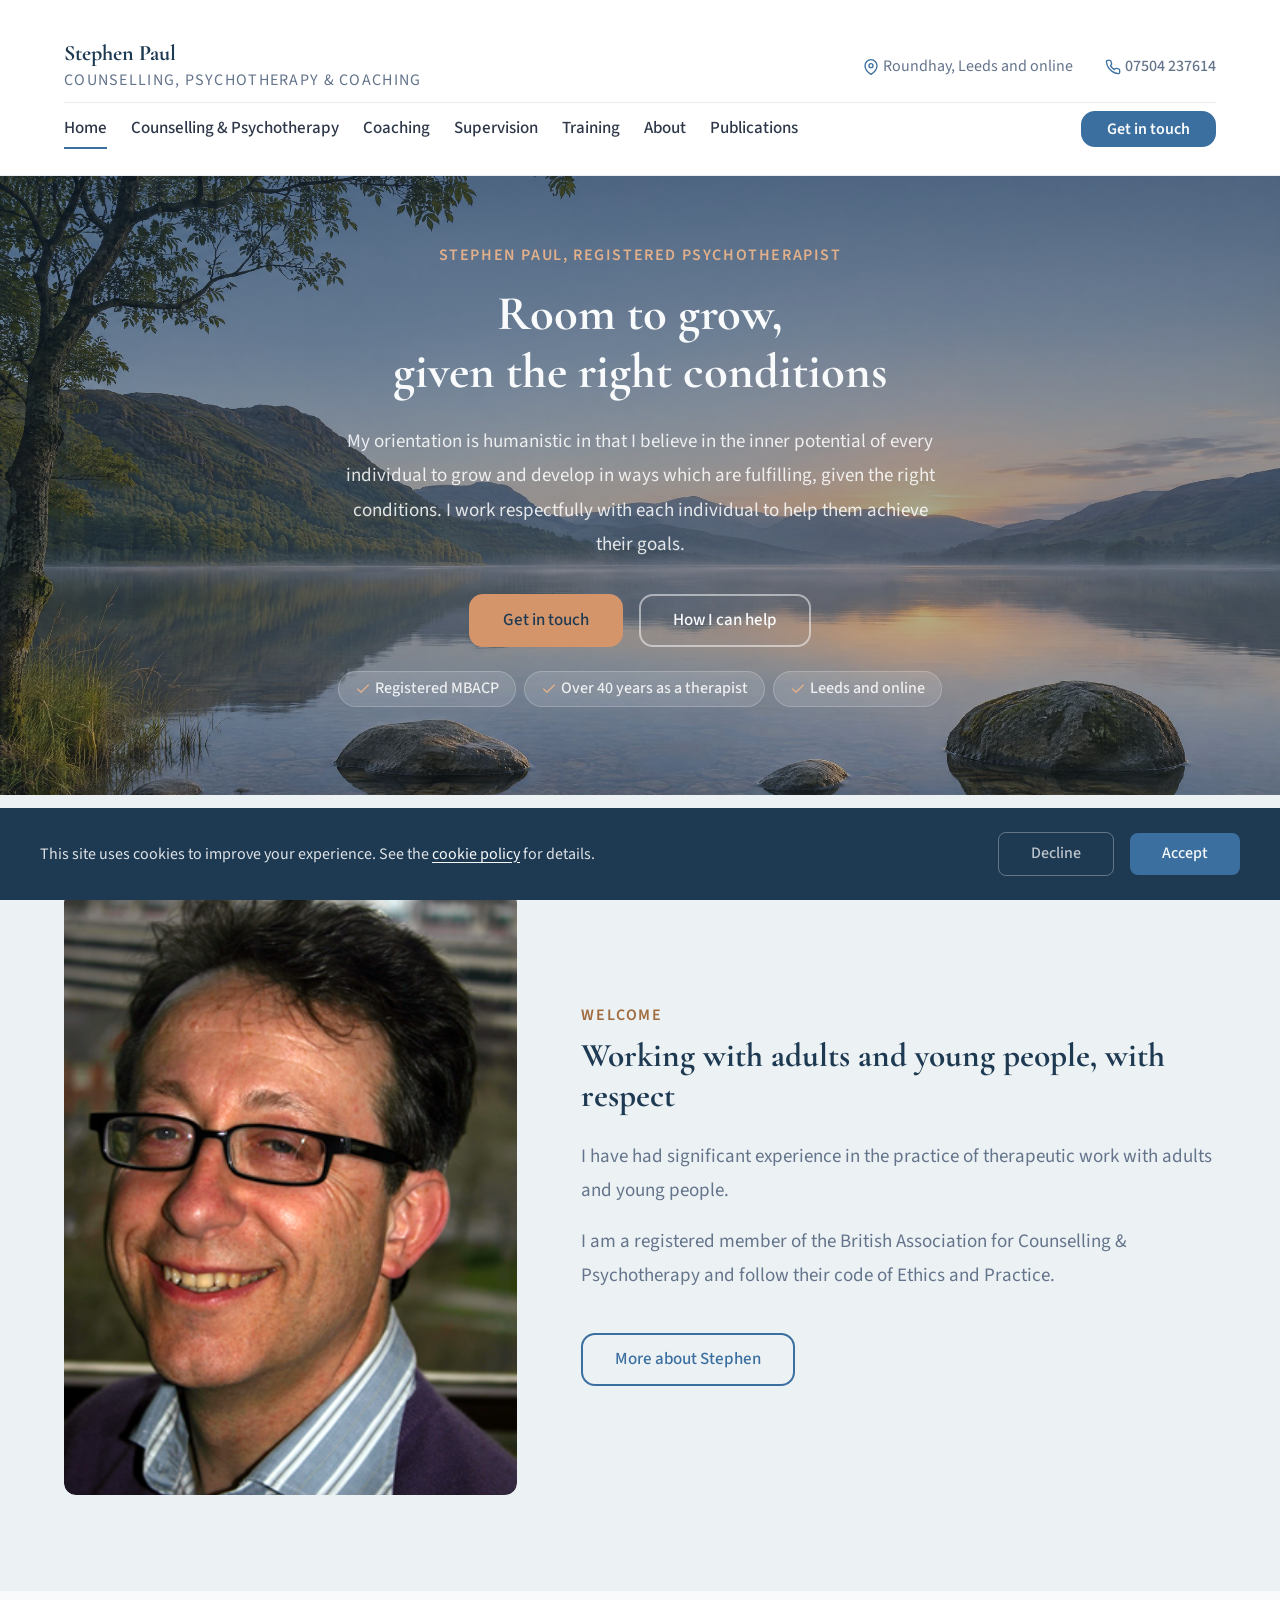
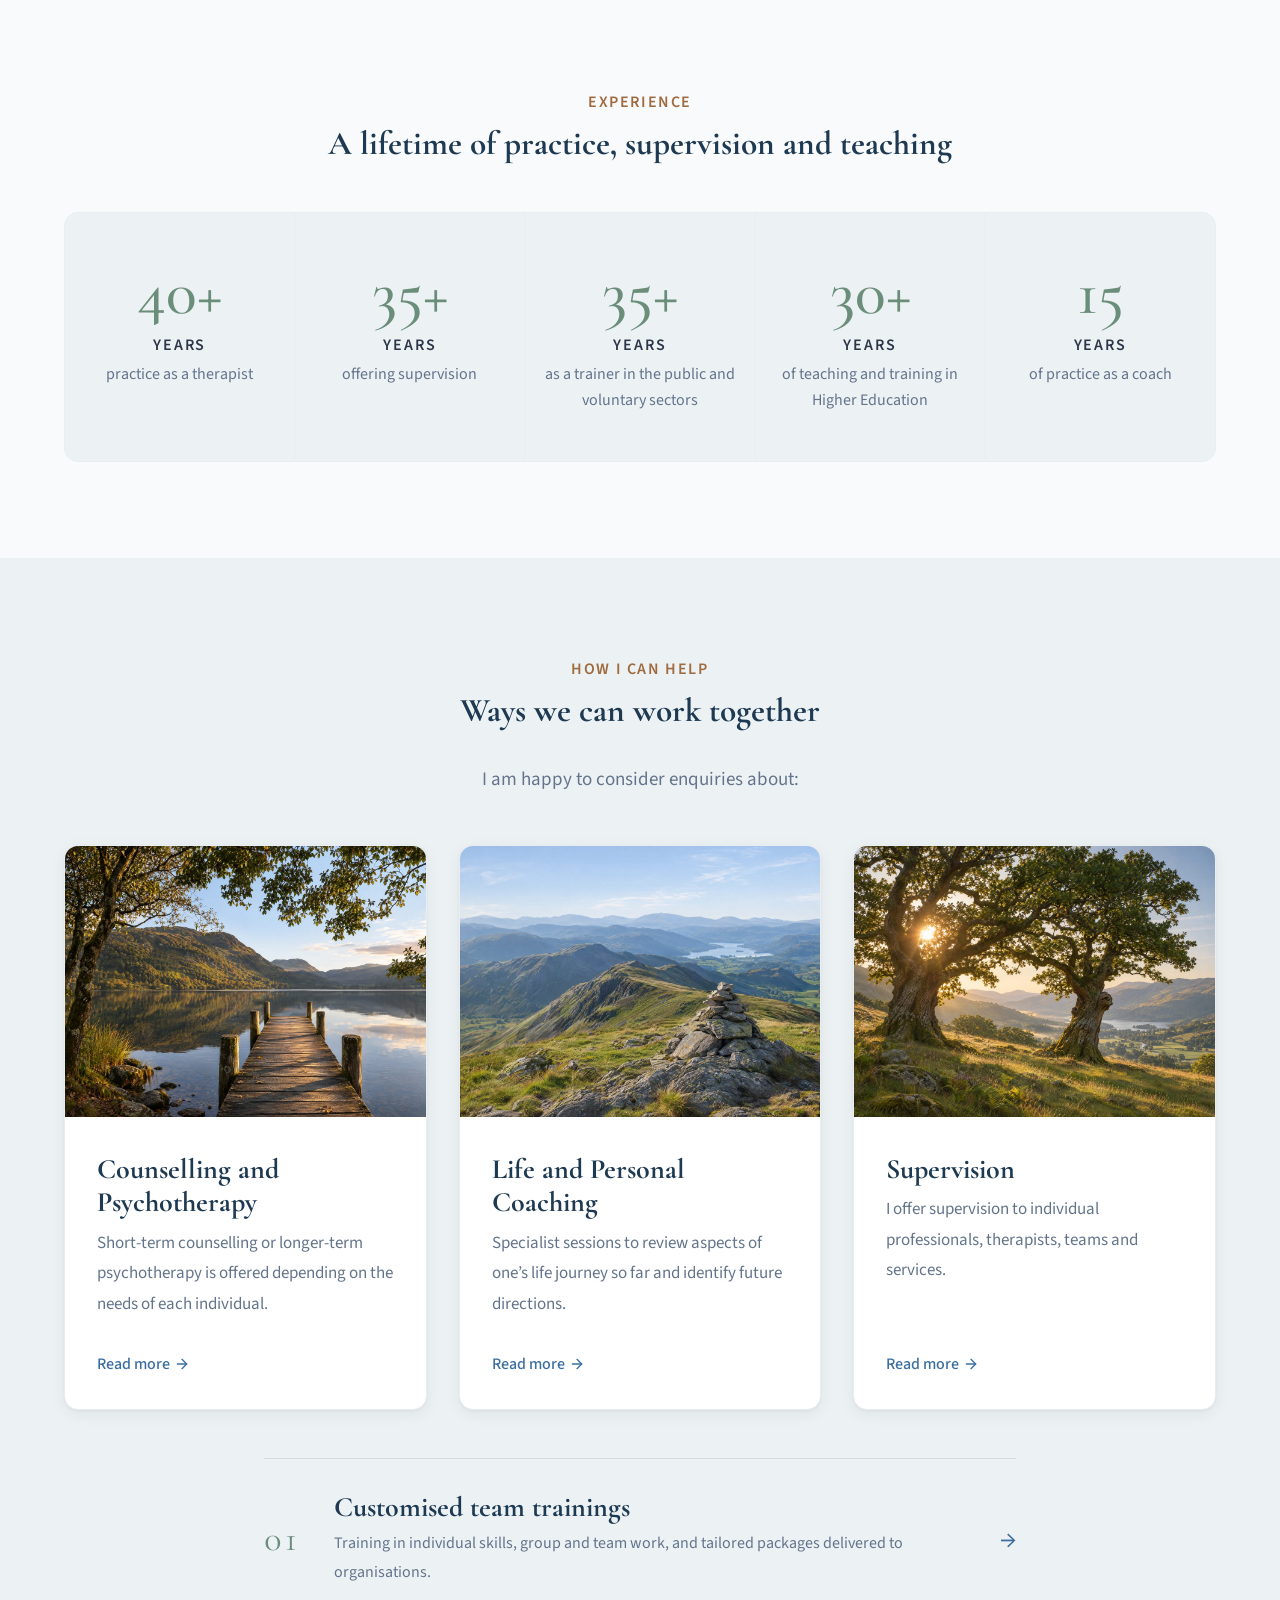
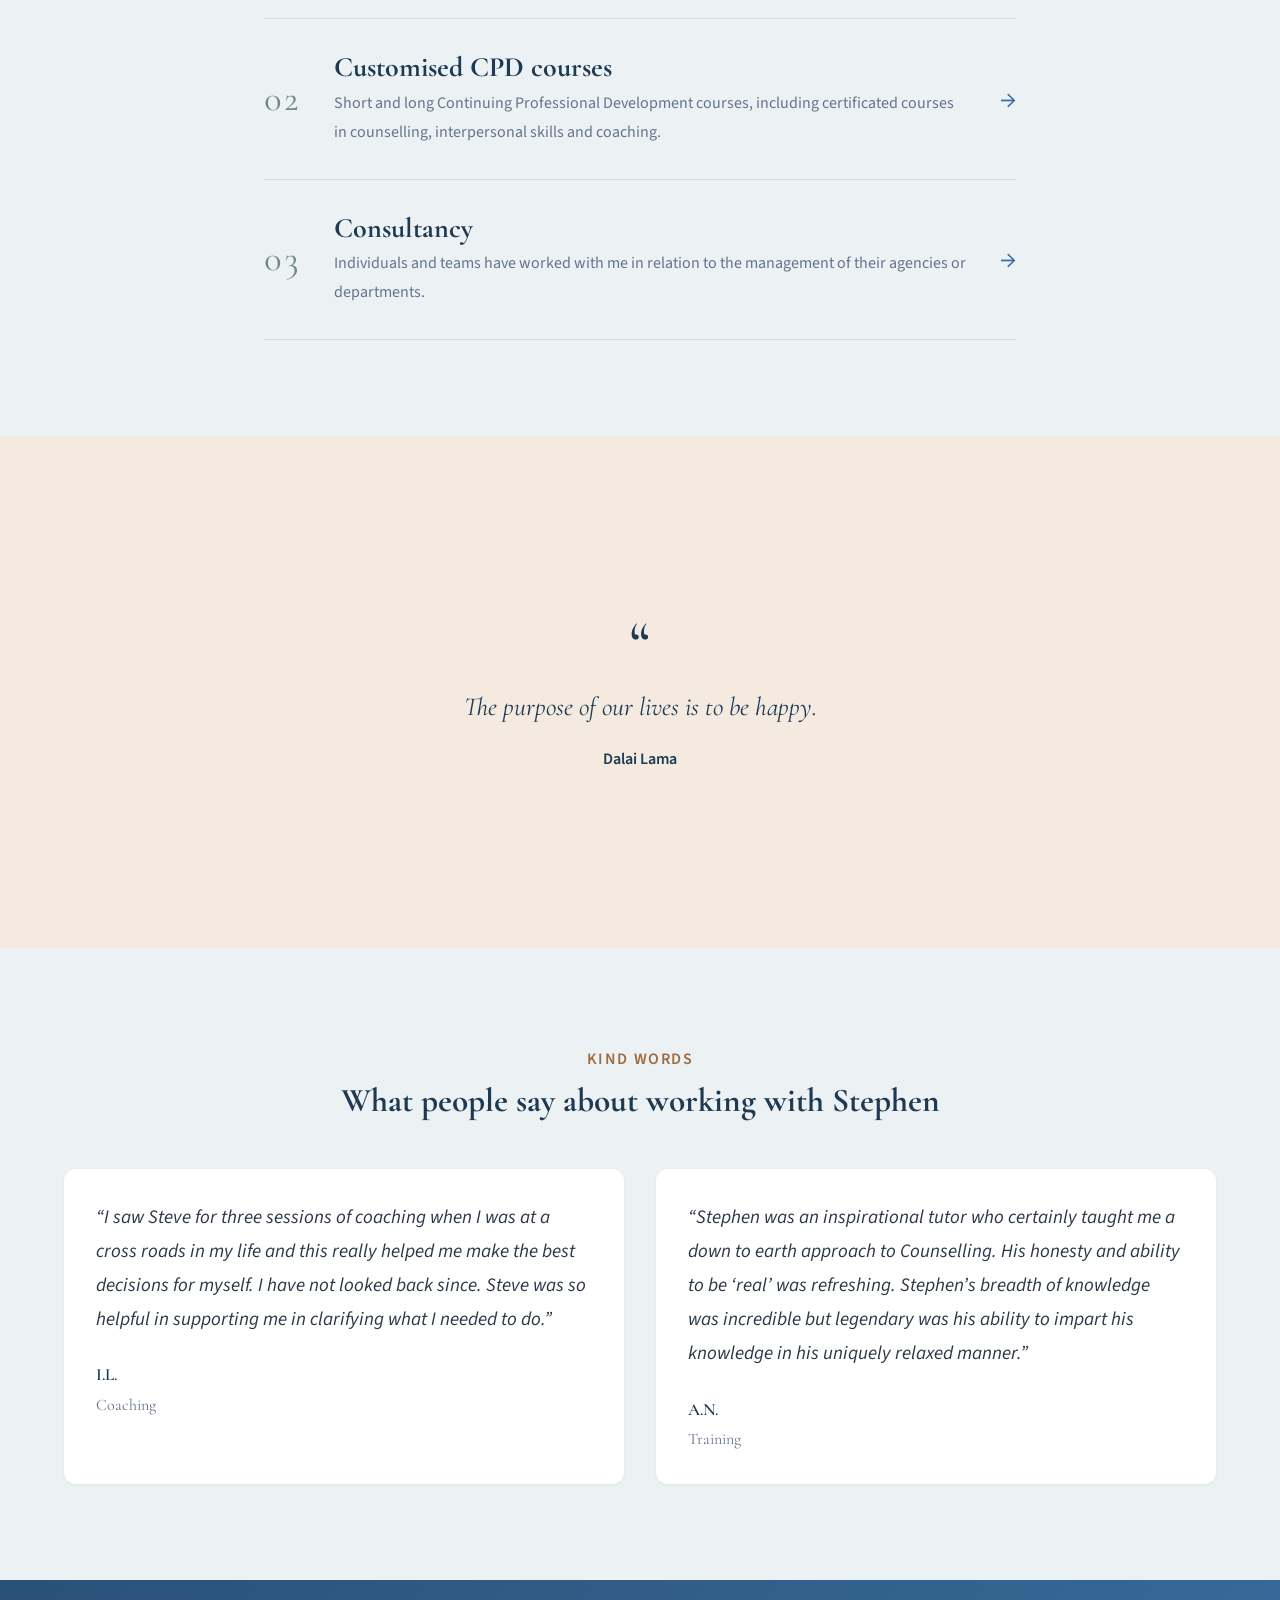
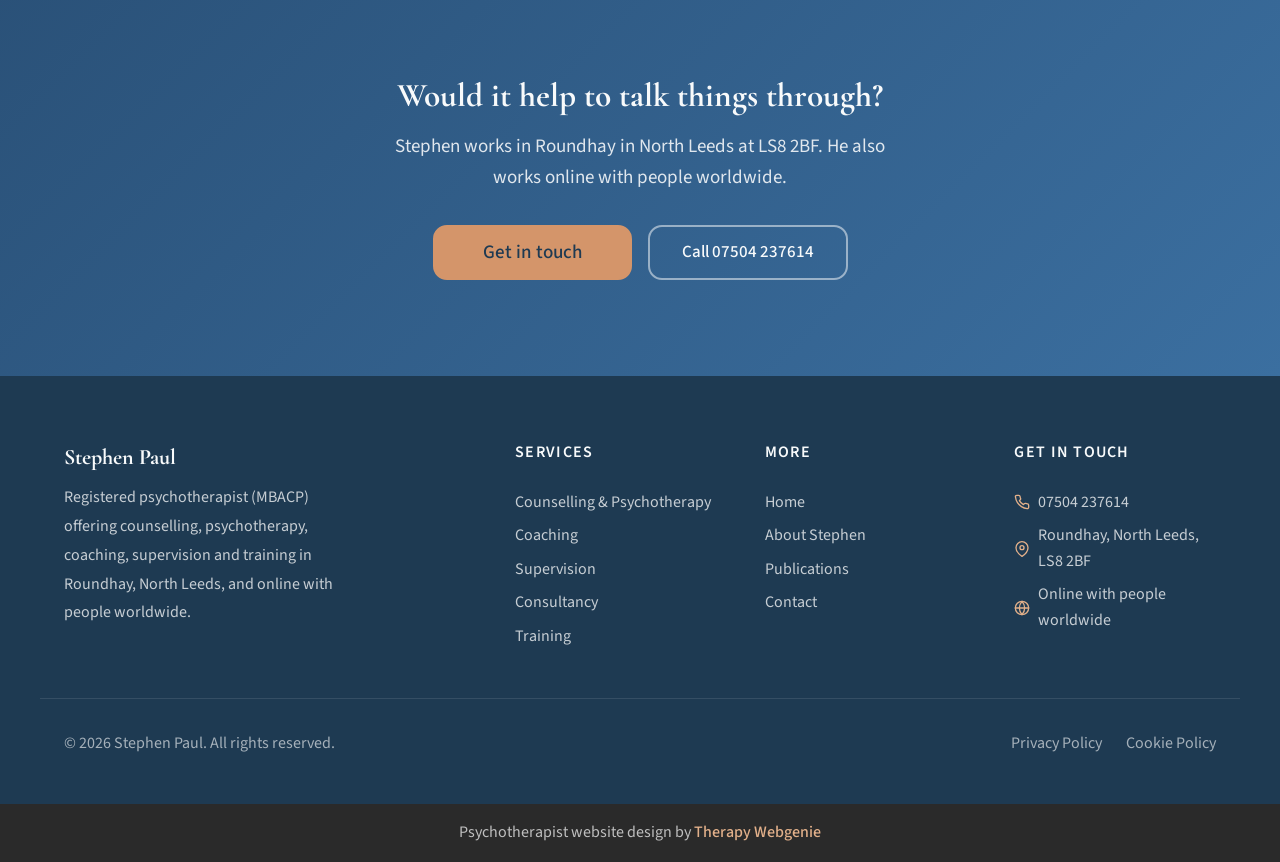
==== index.html @ 94a781cf "Stephen Paul: new site build (home, four service pages, about, publications, contact, legal, 404) Co" ====
<!DOCTYPE html>
<html lang="en-GB" data-motion="auto">
<head>
  <meta charset="UTF-8">
  <meta name="viewport" content="width=device-width, initial-scale=1.0">
  <title>Stephen Paul - Counselling and Psychotherapy in Leeds</title>
  <meta name="description" content="Stephen Paul, registered psychotherapist (MBACP): counselling, psychotherapy, coaching, supervision and training in Roundhay, North Leeds, and online.">
  <meta name="author" content="Stephen Paul">
  <meta name="robots" content="max-image-preview:large">
  <link rel="canonical" href="https://www.stephen-paul.co.uk/">

  <meta property="og:type" content="website">
  <meta property="og:url" content="https://www.stephen-paul.co.uk/">
  <meta property="og:title" content="Stephen Paul - Counselling and Psychotherapy in Leeds">
  <meta property="og:description" content="Stephen Paul, registered psychotherapist (MBACP): counselling, psychotherapy, coaching, supervision and training in Roundhay, North Leeds, and online.">
  <meta property="og:image" content="https://www.stephen-paul.co.uk/images/stephen-square.jpg">
  <meta property="og:locale" content="en_GB">

  <meta name="twitter:card" content="summary_large_image">
  <meta name="twitter:title" content="Stephen Paul - Counselling and Psychotherapy in Leeds">
  <meta name="twitter:description" content="Stephen Paul, registered psychotherapist (MBACP): counselling, psychotherapy, coaching, supervision and training in Roundhay, North Leeds, and online.">
  <meta name="twitter:image" content="https://www.stephen-paul.co.uk/images/stephen-square.jpg">

  <link rel="icon" href="images/favicon.png" type="image/png" sizes="96x96">
  <link rel="apple-touch-icon" href="images/apple-touch-icon.png">

  <link rel="preconnect" href="https://fonts.googleapis.com">
  <link rel="preconnect" href="https://fonts.gstatic.com" crossorigin>

  <link rel="stylesheet" href="css/base.css?v=1">
  <link rel="stylesheet" href="css/components.css?v=1">
  <link rel="stylesheet" href="css/theme.css?v=1">
  <!-- PROFILE:schema -->
  <script type="application/ld+json">
{
  "@context": "https://schema.org",
  "@type": "ProfessionalService",
  "name": "Stephen Paul",
  "description": "Registered psychotherapist (MBACP) offering counselling, psychotherapy, coaching, supervision, training and consultancy in Roundhay, North Leeds, and online worldwide.",
  "url": "https://www.stephen-paul.co.uk/",
  "telephone": "+44 7504 237614",
  "image": "https://www.stephen-paul.co.uk/images/stephen-square.jpg",
  "address": {
    "@type": "PostalAddress",
    "addressLocality": "Leeds",
    "addressRegion": "West Yorkshire",
    "postalCode": "LS8 2BF",
    "addressCountry": "GB"
  },
  "areaServed": [
    "Leeds",
    "Online"
  ]
}
  </script>
  <!-- /PROFILE:schema -->
  <script type="application/ld+json">
{
  "@context": "https://schema.org",
  "@type": "WebPage",
  "url": "https://www.stephen-paul.co.uk/",
  "primaryImageOfPage": {
    "@type": "ImageObject",
    "url": "https://www.stephen-paul.co.uk/images/stephen-square.jpg"
  },
  "mainEntity": {
    "@type": "Person",
    "name": "Stephen Paul",
    "jobTitle": "Psychotherapist, coach, supervisor and trainer",
    "image": "https://www.stephen-paul.co.uk/images/stephen-square.jpg",
    "worksFor": {
      "@type": "ProfessionalService",
      "name": "Stephen Paul"
    }
  }
}
  </script>
</head>
<body>

  <a href="#main" class="skip-link">Skip to main content</a>

  <!-- SECTION: nav -->
  <nav class="nav nav--two-tier" role="navigation" aria-label="Main navigation">
    <div class="container">
      <div class="nav__top">
        <a href="./" class="nav__brand nav__brand--inline">
          <!-- PROFILE:logo --><!-- /PROFILE:logo -->
          <div class="nav__brand-text">
            <span class="nav__name"><!-- PROFILE:site_title -->Stephen Paul<!-- /PROFILE:site_title --></span>
            <span class="nav__title"><!-- PROFILE:site_slogan -->Counselling, Psychotherapy &amp; Coaching<!-- /PROFILE:site_slogan --></span>
          </div>
        </a>
        <div class="nav__contact">
          <div class="nav__contact-item">
            <svg xmlns="http://www.w3.org/2000/svg" viewBox="0 0 24 24" fill="none" stroke="currentColor" stroke-width="2" stroke-linecap="round" stroke-linejoin="round" aria-hidden="true"><path d="M21 10c0 7-9 13-9 13s-9-6-9-13a9 9 0 0 1 18 0z"></path><circle cx="12" cy="10" r="3"></circle></svg>
            <span>Roundhay, Leeds and online</span>
          </div>
          <div class="nav__contact-item">
            <svg xmlns="http://www.w3.org/2000/svg" viewBox="0 0 24 24" fill="none" stroke="currentColor" stroke-width="2" stroke-linecap="round" stroke-linejoin="round" aria-hidden="true"><path d="M22 16.92v3a2 2 0 0 1-2.18 2 19.79 19.79 0 0 1-8.63-3.07 19.5 19.5 0 0 1-6-6 19.79 19.79 0 0 1-3.07-8.67A2 2 0 0 1 4.11 2h3a2 2 0 0 1 2 1.72 12.84 12.84 0 0 0 .7 2.81 2 2 0 0 1-.45 2.11L8.09 9.91a16 16 0 0 0 6 6l1.27-1.27a2 2 0 0 1 2.11-.45 12.84 12.84 0 0 0 2.81.7A2 2 0 0 1 22 16.92z"></path></svg>
            <a href="tel:07504237614">07504 237614</a>
          </div>
        </div>
      </div>
      <div class="nav__bottom">
        <div class="nav__links">
          <a href="./" class="nav__link nav__link--active" aria-current="page">Home</a>
          <a href="counselling-psychotherapy.html" class="nav__link">Counselling &amp; Psychotherapy</a>
          <a href="coaching.html" class="nav__link">Coaching</a>
          <a href="supervision.html" class="nav__link">Supervision</a>
          <a href="training.html" class="nav__link">Training</a>
          <a href="about.html" class="nav__link">About</a>
          <a href="publications.html" class="nav__link">Publications</a>
          <a href="contact.html" class="btn btn--primary nav__cta">Get in touch</a>
        </div>
        <button class="nav__toggle" aria-label="Open menu" aria-expanded="false" aria-controls="mobile-menu">
          <span class="nav__toggle-bar"></span>
          <span class="nav__toggle-bar"></span>
          <span class="nav__toggle-bar"></span>
        </button>
      </div>
    </div>
    <div class="nav__mobile" id="mobile-menu" role="menu">
          <a href="./" class="nav__link nav__link--active" aria-current="page" role="menuitem">Home</a>
          <a href="counselling-psychotherapy.html" class="nav__link" role="menuitem">Counselling &amp; Psychotherapy</a>
          <a href="coaching.html" class="nav__link" role="menuitem">Coaching</a>
          <a href="supervision.html" class="nav__link" role="menuitem">Supervision</a>
          <a href="training.html" class="nav__link" role="menuitem">Training</a>
          <a href="about.html" class="nav__link" role="menuitem">About</a>
          <a href="publications.html" class="nav__link" role="menuitem">Publications</a>
      <a href="contact.html" class="btn btn--primary" role="menuitem">Get in touch</a>
      <div class="nav__mobile-contact">
        <div class="nav__contact-item">
          <a href="tel:07504237614">07504 237614</a>
        </div>
      </div>
    </div>
  </nav>
  <!-- /SECTION: nav -->

  <!-- Compact scroll header -->
  <div class="nav-scroll" aria-hidden="true">
    <div class="container nav-scroll__inner">
      <div class="nav-scroll__brand">
        <span class="nav-scroll__name"><!-- PROFILE:site_title -->Stephen Paul<!-- /PROFILE:site_title --></span>
        <span class="nav-scroll__title"><!-- PROFILE:site_slogan -->Counselling, Psychotherapy &amp; Coaching<!-- /PROFILE:site_slogan --></span>
      </div>
      <div class="nav-scroll__right">
        <a href="tel:07504237614" class="nav-scroll__phone" tabindex="-1">
          <svg xmlns="http://www.w3.org/2000/svg" viewBox="0 0 24 24" fill="none" stroke="currentColor" stroke-width="2" stroke-linecap="round" stroke-linejoin="round" aria-hidden="true"><path d="M22 16.92v3a2 2 0 0 1-2.18 2 19.79 19.79 0 0 1-8.63-3.07 19.5 19.5 0 0 1-6-6 19.79 19.79 0 0 1-3.07-8.67A2 2 0 0 1 4.11 2h3a2 2 0 0 1 2 1.72 12.84 12.84 0 0 0 .7 2.81 2 2 0 0 1-.45 2.11L8.09 9.91a16 16 0 0 0 6 6l1.27-1.27a2 2 0 0 1 2.11-.45 12.84 12.84 0 0 0 2.81.7A2 2 0 0 1 22 16.92z"></path></svg>
          07504 237614
        </a>
        <a href="tel:07504237614" class="nav-scroll__phone-icon" aria-label="Call Stephen" tabindex="-1">
          <svg xmlns="http://www.w3.org/2000/svg" viewBox="0 0 24 24" fill="none" stroke="currentColor" stroke-width="2" stroke-linecap="round" stroke-linejoin="round" aria-hidden="true"><path d="M22 16.92v3a2 2 0 0 1-2.18 2 19.79 19.79 0 0 1-8.63-3.07 19.5 19.5 0 0 1-6-6 19.79 19.79 0 0 1-3.07-8.67A2 2 0 0 1 4.11 2h3a2 2 0 0 1 2 1.72 12.84 12.84 0 0 0 .7 2.81 2 2 0 0 1-.45 2.11L8.09 9.91a16 16 0 0 0 6 6l1.27-1.27a2 2 0 0 1 2.11-.45 12.84 12.84 0 0 0 2.81.7A2 2 0 0 1 22 16.92z"></path></svg>
        </a>
        <button class="nav-scroll__toggle" aria-label="Open menu" tabindex="-1">
          <span class="nav-scroll__toggle-bar"></span>
          <span class="nav-scroll__toggle-bar"></span>
          <span class="nav-scroll__toggle-bar"></span>
        </button>
      </div>
    </div>
  </div>

  <main id="main">

    <!-- SECTION: hero -->
    <section class="hero hero--fullwidth hero--entrance" style="background-image: linear-gradient(rgb(18 38 56 / 55%), rgb(18 38 56 / 22%)), url('images/hero-bg.jpg'); background-size: cover; background-position: center center;">
      <div class="container hero__inner">
        <div class="hero__content">
          <span class="hero__label">Stephen Paul, registered psychotherapist</span>
          <h1 class="hero__heading">Room to grow,<br class="hide-mobile"> given the right conditions</h1>
          <p class="hero__text">My orientation is humanistic in that I believe in the inner potential of every individual to grow and develop in ways which are fulfilling, given the right conditions. I work respectfully with each individual to help them achieve their goals.</p>
          <div class="hero__actions">
            <a href="contact.html" class="btn btn--accent">Get in touch</a>
            <a href="#services" class="btn btn--secondary">How I can help</a>
          </div>
          <ul class="hero__ticks">
            <li><svg xmlns="http://www.w3.org/2000/svg" viewBox="0 0 24 24" fill="none" stroke="currentColor" stroke-width="2" stroke-linecap="round" stroke-linejoin="round" aria-hidden="true"><polyline points="20 6 9 17 4 12"></polyline></svg> Registered MBACP</li>
            <li><svg xmlns="http://www.w3.org/2000/svg" viewBox="0 0 24 24" fill="none" stroke="currentColor" stroke-width="2" stroke-linecap="round" stroke-linejoin="round" aria-hidden="true"><polyline points="20 6 9 17 4 12"></polyline></svg> Over 40 years as a therapist</li>
            <li><svg xmlns="http://www.w3.org/2000/svg" viewBox="0 0 24 24" fill="none" stroke="currentColor" stroke-width="2" stroke-linecap="round" stroke-linejoin="round" aria-hidden="true"><polyline points="20 6 9 17 4 12"></polyline></svg> Leeds and online</li>
          </ul>
        </div>
      </div>
    </section>
    <!-- /SECTION: hero -->

    <!-- SECTION: intro -->
    <section class="section section--alt reveal">
      <div class="container intro__inner">
        <div class="intro__image-wrap">
          <img src="images/stephen.jpg" alt="Stephen Paul, psychotherapist, coach and supervisor" class="intro__image" loading="lazy" width="300" height="450">
        </div>
        <div class="intro__text">
          <span class="section-label">Welcome</span>
          <h2>Working with adults and young people, with respect</h2>
          <p>I have had significant experience in the practice of therapeutic work with adults and young people.</p>
          <p>I am a registered member of the British Association for Counselling &amp; Psychotherapy and follow their code of Ethics and Practice.</p>
          <a href="about.html" class="btn btn--secondary">More about Stephen</a>
        </div>
      </div>
    </section>
    <!-- /SECTION: intro -->

    <!-- SECTION: experience -->
    <section class="section reveal">
      <div class="container text-center">
        <span class="section-label">Experience</span>
        <h2>A lifetime of practice, supervision and teaching</h2>
      </div>
      <div class="container">
        <div class="stats stats--warm">
        <div class="stat"><div class="stat__number">40+</div><div class="stat__label">Years</div><div class="stat__sub">practice as a therapist</div></div>
        <div class="stat"><div class="stat__number">35+</div><div class="stat__label">Years</div><div class="stat__sub">offering supervision</div></div>
        <div class="stat"><div class="stat__number">35+</div><div class="stat__label">Years</div><div class="stat__sub">as a trainer in the public and voluntary sectors</div></div>
        <div class="stat"><div class="stat__number">30+</div><div class="stat__label">Years</div><div class="stat__sub">of teaching and training in Higher Education</div></div>
        <div class="stat"><div class="stat__number">15</div><div class="stat__label">Years</div><div class="stat__sub">of practice as a coach</div></div>
        </div>
      </div>
    </section>
    <!-- /SECTION: experience -->

    <!-- SECTION: services-overview -->
    <section class="section section--alt reveal" id="services">
      <div class="container text-center">
        <span class="section-label">How I can help</span>
        <h2>Ways we can work together</h2>
        <p class="section-subtitle">I am happy to consider enquiries about:</p>
      </div>
      <div class="container grid grid--3">
        <a href="counselling-psychotherapy.html" class="card card--image-top">
          <div class="card__image-wrap"><img src="images/card-counselling.jpg" alt="A wooden jetty reaching into a calm lake in golden morning light" class="card__image" loading="lazy" width="1200" height="900"></div>
          <div class="card__body">
            <h3 class="card__title">Counselling and Psychotherapy</h3>
            <p class="card__text">Short-term counselling or longer-term psychotherapy is offered depending on the needs of each individual.</p>
            <span class="card__link">Read more <svg xmlns="http://www.w3.org/2000/svg" viewBox="0 0 24 24" fill="none" stroke="currentColor" stroke-width="2" stroke-linecap="round" stroke-linejoin="round" aria-hidden="true"><line x1="5" y1="12" x2="19" y2="12"></line><polyline points="12 5 19 12 12 19"></polyline></svg></span>
          </div>
        </a>
        <a href="coaching.html" class="card card--image-top">
          <div class="card__image-wrap"><img src="images/card-coaching.jpg" alt="A stone cairn on a grassy summit looking out over blue fells" class="card__image" loading="lazy" width="1200" height="900"></div>
          <div class="card__body">
            <h3 class="card__title">Life and Personal Coaching</h3>
            <p class="card__text">Specialist sessions to review aspects of one&rsquo;s life journey so far and identify future directions.</p>
            <span class="card__link">Read more <svg xmlns="http://www.w3.org/2000/svg" viewBox="0 0 24 24" fill="none" stroke="currentColor" stroke-width="2" stroke-linecap="round" stroke-linejoin="round" aria-hidden="true"><line x1="5" y1="12" x2="19" y2="12"></line><polyline points="12 5 19 12 12 19"></polyline></svg></span>
          </div>
        </a>
        <a href="supervision.html" class="card card--image-top">
          <div class="card__image-wrap"><img src="images/card-supervision.jpg" alt="Two old oak trees side by side on a fellside meadow in warm light" class="card__image" loading="lazy" width="1200" height="900"></div>
          <div class="card__body">
            <h3 class="card__title">Supervision</h3>
            <p class="card__text">I offer supervision to individual professionals, therapists, teams and services.</p>
            <span class="card__link">Read more <svg xmlns="http://www.w3.org/2000/svg" viewBox="0 0 24 24" fill="none" stroke="currentColor" stroke-width="2" stroke-linecap="round" stroke-linejoin="round" aria-hidden="true"><line x1="5" y1="12" x2="19" y2="12"></line><polyline points="12 5 19 12 12 19"></polyline></svg></span>
          </div>
        </a>
      </div>
      <div class="container container--narrow">
        <ol class="service-list service-list--numbered">
          <li class="service-list__item"><a class="service-list__link" href="training.html"><div class="service-list__body"><h3 class="service-list__title">Customised team trainings</h3><p class="service-list__text">Training in individual skills, group and team work, and tailored packages delivered to organisations.</p></div><span class="service-list__arrow" aria-hidden="true">&rarr;</span></a></li>
          <li class="service-list__item"><a class="service-list__link" href="training.html"><div class="service-list__body"><h3 class="service-list__title">Customised CPD courses</h3><p class="service-list__text">Short and long Continuing Professional Development courses, including certificated courses in counselling, interpersonal skills and coaching.</p></div><span class="service-list__arrow" aria-hidden="true">&rarr;</span></a></li>
          <li class="service-list__item"><a class="service-list__link" href="supervision.html#consultancy"><div class="service-list__body"><h3 class="service-list__title">Consultancy</h3><p class="service-list__text">Individuals and teams have worked with me in relation to the management of their agencies or departments.</p></div><span class="service-list__arrow" aria-hidden="true">&rarr;</span></a></li>
        </ol>
      </div>
    </section>
    <!-- /SECTION: services-overview -->

    <!-- SECTION: blockquote -->
    <section class="section band band--2 reveal">
      <div class="container container--narrow">
        <blockquote class="blockquote blockquote--pull blockquote--scrub">
          <p class="blockquote__text">The purpose of our lives is to be happy.</p>
          <cite class="blockquote__cite">Dalai Lama</cite>
        </blockquote>
      </div>
    </section>
    <!-- /SECTION: blockquote -->

    <!-- SECTION: testimonials -->
    <section class="section section--alt reveal">
      <div class="container text-center">
        <span class="section-label">Kind words</span>
        <h2>What people say about working with Stephen</h2>
      </div>
      <div class="container grid grid--2">
        <figure class="testimonial testimonial--card">
          <blockquote class="testimonial__quote">&ldquo;I saw Steve for three sessions of coaching when I was at a cross roads in my life and this really helped me make the best decisions for myself. I have not looked back since. Steve was so helpful in supporting me in clarifying what I needed to do.&rdquo;</blockquote>
          <figcaption><p class="testimonial__author">I.L.</p>
          <p class="testimonial__detail">Coaching</p></figcaption>
        </figure>
        <figure class="testimonial testimonial--card">
          <blockquote class="testimonial__quote">&ldquo;Stephen was an inspirational tutor who certainly taught me a down to earth approach to Counselling. His honesty and ability to be &lsquo;real&rsquo; was refreshing. Stephen&rsquo;s breadth of knowledge was incredible but legendary was his ability to impart his knowledge in his uniquely relaxed manner.&rdquo;</blockquote>
          <figcaption><p class="testimonial__author">A.N.</p>
          <p class="testimonial__detail">Training</p></figcaption>
        </figure>
      </div>
    </section>
    <!-- /SECTION: testimonials -->

    <!-- SECTION: cta -->
    <section class="section cta-banner reveal">
      <div class="container text-center">
        <h2>Would it help to talk things through?</h2>
        <p>Stephen works in Roundhay in North Leeds at LS8 2BF. He also works online with people worldwide.</p>
        <div class="cta-banner__buttons">
          <a href="contact.html" class="btn btn--accent">Get in touch</a>
          <a href="tel:07504237614" class="btn btn--secondary">Call 07504 237614</a>
        </div>
      </div>
    </section>
    <!-- /SECTION: cta -->

  </main>

  <!-- SECTION: footer -->
  <footer class="footer">
    <div class="container footer__inner">
      <div class="footer__brand">
        <p class="footer__brand-name">Stephen Paul</p>
        <p class="footer__brand-text">Registered psychotherapist (MBACP) offering counselling, psychotherapy, coaching, supervision and training in Roundhay, North Leeds, and online with people worldwide.</p>
      </div>
      <div class="footer__col">
        <p class="footer__heading">Services</p>
        <div class="footer__links">
          <a href="counselling-psychotherapy.html" class="footer__link">Counselling &amp; Psychotherapy</a>
          <a href="coaching.html" class="footer__link">Coaching</a>
          <a href="supervision.html" class="footer__link">Supervision</a>
          <a href="supervision.html#consultancy" class="footer__link">Consultancy</a>
          <a href="training.html" class="footer__link">Training</a>
        </div>
      </div>
      <div class="footer__col">
        <p class="footer__heading">More</p>
        <div class="footer__links">
          <a href="./" class="footer__link">Home</a>
          <a href="about.html" class="footer__link">About Stephen</a>
          <a href="publications.html" class="footer__link">Publications</a>
          <a href="contact.html" class="footer__link">Contact</a>
        </div>
      </div>
      <div class="footer__col">
        <p class="footer__heading">Get in touch</p>
        <div class="footer__contact-item">
          <svg xmlns="http://www.w3.org/2000/svg" viewBox="0 0 24 24" fill="none" stroke="currentColor" stroke-width="2" stroke-linecap="round" stroke-linejoin="round" aria-hidden="true"><path d="M22 16.92v3a2 2 0 0 1-2.18 2 19.79 19.79 0 0 1-8.63-3.07 19.5 19.5 0 0 1-6-6 19.79 19.79 0 0 1-3.07-8.67A2 2 0 0 1 4.11 2h3a2 2 0 0 1 2 1.72 12.84 12.84 0 0 0 .7 2.81 2 2 0 0 1-.45 2.11L8.09 9.91a16 16 0 0 0 6 6l1.27-1.27a2 2 0 0 1 2.11-.45 12.84 12.84 0 0 0 2.81.7A2 2 0 0 1 22 16.92z"></path></svg>
          <!-- PROFILE:phone_mobile --><a href="tel:07504237614">07504 237614</a><!-- /PROFILE:phone_mobile -->
        </div>
        <div class="footer__contact-item">
          <svg xmlns="http://www.w3.org/2000/svg" viewBox="0 0 24 24" fill="none" stroke="currentColor" stroke-width="2" stroke-linecap="round" stroke-linejoin="round" aria-hidden="true"><path d="M21 10c0 7-9 13-9 13s-9-6-9-13a9 9 0 0 1 18 0z"></path><circle cx="12" cy="10" r="3"></circle></svg>
          <!-- PROFILE:address --><span>Roundhay, North Leeds, LS8 2BF</span><!-- /PROFILE:address -->
        </div>
        <div class="footer__contact-item">
          <svg xmlns="http://www.w3.org/2000/svg" viewBox="0 0 24 24" fill="none" stroke="currentColor" stroke-width="2" stroke-linecap="round" stroke-linejoin="round" aria-hidden="true"><circle cx="12" cy="12" r="10"></circle><line x1="2" y1="12" x2="22" y2="12"></line><path d="M12 2a15.3 15.3 0 0 1 4 10 15.3 15.3 0 0 1-4 10 15.3 15.3 0 0 1-4-10 15.3 15.3 0 0 1 4-10z"></path></svg>
          <span>Online with people worldwide</span>
        </div>
        <!-- PROFILE:social_linkedin --><!-- /PROFILE:social_linkedin -->
        <!-- PROFILE:email --><!-- /PROFILE:email -->
      </div>
    </div>
    <div class="container footer__bottom">
      <p class="footer__copyright">&copy; 2026 Stephen Paul. All rights reserved.</p>
      <div class="footer__legal">
        <a href="privacy.html">Privacy Policy</a>
        <a href="cookies-policy.html">Cookie Policy</a>
      </div>
    </div>
  </footer>
  <!-- /SECTION: footer -->

  <div class="site-credit">
    <p>Psychotherapist website design by <a href="https://www.therapywebgenie.com/website-design/psychotherapists/" target="_blank" rel="noopener nofollow">Therapy Webgenie</a></p>
  </div>

  <!-- Cookie Consent -->
  <div class="cookie-banner" role="dialog" aria-label="Cookie consent">
    <div class="cookie-banner__inner">
      <p class="cookie-banner__text">This site uses cookies to improve your experience. See the <a href="cookies-policy.html">cookie policy</a> for details.</p>
      <div class="cookie-banner__buttons">
        <button class="cookie-banner__accept">Accept</button>
        <button class="cookie-banner__decline">Decline</button>
      </div>
    </div>
  </div>

  <!-- Back to Top -->
  <button class="back-to-top" aria-label="Back to top">
    <svg xmlns="http://www.w3.org/2000/svg" viewBox="0 0 24 24" fill="none" stroke="currentColor" stroke-width="2" stroke-linecap="round" stroke-linejoin="round" aria-hidden="true"><polyline points="18 15 12 9 6 15"></polyline></svg>
  </button>

  <script src="js/main.js?v=1"></script>
</body>
</html>
---- css/base.css ----
/* =============================================
   BASE STYLES
   Reset, Custom Properties, Typography, Layout
   Theme colours & fonts are in theme.css
   ============================================= */

/* --- Custom Properties (non-theme) --- */
:root {
  --text-xs: 1rem; /* 1.7.24: the smallest text on a site is 16px (Rick's rule); was 13px */
  --text-sm: 1rem;
  --text-base: 1.0625rem;
  --text-md: 1.1875rem;
  --text-lg: 1.375rem;
  --text-xl: 1.625rem;
  --text-2xl: 2rem;
  --text-3xl: 2.375rem;
  --text-4xl: 3rem;

  /* Heading sizes (overridable per font pairing in theme.css) */
  --text-h1: var(--text-3xl);          /* mobile: 38px */
  --text-h1-desktop: var(--text-4xl);  /* desktop: 48px */
  --text-h2: var(--text-2xl);          /* mobile: 32px */
  --text-h2-desktop: var(--text-3xl);  /* desktop: 38px */
  --text-h3: var(--text-xl);           /* mobile: 26px */
  --text-h3-desktop: 1.75rem;          /* desktop: 28px */

  --font-weight-normal: 400;
  --font-weight-medium: 500;
  --font-weight-semibold: 600;
  --font-weight-bold: 700;

  --line-height-tight: 1.2;
  --line-height-normal: 1.6;
  --line-height-relaxed: 1.8;

  /* Spacing */
  --space-xs: 0.25rem;
  --space-sm: 0.5rem;
  --space-md: 1rem;
  --space-lg: 1.5rem;
  --space-xl: 2rem;
  --space-2xl: 3rem;
  --space-3xl: 4rem;
  --space-4xl: 6rem;
  --space-5xl: 8rem;

  /* Layout */
  --container-max: 1200px;
  --container-narrow: 800px;
  --container-wide: 1400px;

  /* Border Radius */
  --radius-sm: 4px;
  --radius-md: 8px;
  --radius-lg: 12px;
  --radius-xl: 20px;
  --radius-full: 9999px;

  /* Shadows */
  --shadow-sm: 0 1px 3px rgba(0, 0, 0, 0.06);
  --shadow-md: 0 4px 12px rgba(0, 0, 0, 0.08);
  --shadow-lg: 0 8px 30px rgba(0, 0, 0, 0.1);
  --shadow-xl: 0 12px 40px rgba(0, 0, 0, 0.12);

  /* Transitions */
  --transition-fast: 150ms ease;
  --transition-base: 250ms ease;
  --transition-normal: 300ms ease;
  --transition-slow: 400ms ease;

  /* === v1.5 Aesthetic dials ===
     Per-site theme.css overrides these to flip a site's visual aesthetic
     (sharp / soft / brutalist / luxe / editorial). Defaults preserve the
     current "soft modern" look so existing sites are unchanged.
     Pills always read --aesthetic-radius-pill (fixed 999px) so they
     stay pill-shaped regardless of the dial. */
  --aesthetic-radius:        14px;
  --aesthetic-radius-pill:   999px;
  --aesthetic-shadow-card:   0 1px 3px rgba(0, 0, 0, 0.04), 0 4px 16px rgba(0, 0, 0, 0.06);
  --aesthetic-border-width:  1px;
}

/* --- Reset --- */
*,
*::before,
*::after {
  box-sizing: border-box;
  margin: 0;
  padding: 0;
}

html {
  font-size: 100%;
  scroll-behavior: smooth;
  -webkit-text-size-adjust: 100%;
}

body {
  font-family: var(--font-body);
  font-size: var(--text-md);
  font-weight: var(--font-weight-normal);
  line-height: var(--line-height-normal);
  color: var(--color-text);
  background-color: var(--color-bg);
  -webkit-font-smoothing: antialiased;
  -moz-osx-font-smoothing: grayscale;
}

img,
picture,
video {
  display: block;
  max-width: 100%;
  height: auto;
}

svg {
  display: block;
}

input,
button,
textarea,
select {
  font: inherit;
  color: inherit;
}

button {
  cursor: pointer;
  border: none;
  background: none;
}

a {
  color: inherit;
  text-decoration: none;
}

ul,
ol {
  list-style: none;
}

h1, h2, h3, h4, h5, h6 {
  font-family: var(--font-heading);
  color: var(--color-text-heading);
  line-height: var(--line-height-tight);
  font-weight: var(--font-weight-bold);
  letter-spacing: var(--heading-tracking, normal); /* v1.7.26 hook */
  margin-bottom: var(--space-md);
  /* v1.7.8 — a heading carrying a long unbreakable token (a domain, an email,
     a hyphen-free compound) has nowhere to wrap and pushes past its container,
     giving the whole PAGE horizontal scroll on mobile. Hit on touch-physique,
     where "Be Better with Bowen (bebetterwithbowen.co.uk)" took the document
     to 394px inside a 375px viewport. break-word (not anywhere) so it only
     engages when the word genuinely cannot fit on a line of its own — normal
     headings are untouched, and min-content sizing is left alone so grid and
     flex tracks do not resize. */
  overflow-wrap: break-word;
}

/* --- Typography --- */
h1 {
  font-size: var(--text-h1);
}

h2 {
  font-size: var(--text-h2);
  margin-bottom: var(--space-xl);
}

h3 {
  font-size: var(--text-h3);
}

h4 {
  font-size: var(--text-lg);
}

h5 {
  font-size: var(--text-md);
}

h6 {
  font-size: var(--text-base);
}

p {
  margin-bottom: var(--space-md);
}

p:last-child:not(.section-subtitle) {
  margin-bottom: 0;
}

strong {
  font-weight: var(--strong-weight, var(--font-weight-semibold)); /* v1.7.26 hook */
}

/* --- Layout Utilities --- */
.container {
  width: 100%;
  max-width: var(--container-max);
  margin-left: auto;
  margin-right: auto;
  padding-left: var(--container-gutter, var(--space-lg)); /* v1.7.26 hook */
  padding-right: var(--container-gutter, var(--space-lg));
}

.container--narrow {
  max-width: var(--container-narrow);
}

.section {
  padding-top: var(--section-padding, var(--space-3xl)); /* v1.7.26 hook: a site's own band spacing */
  padding-bottom: var(--section-padding, var(--space-3xl));
}

.section--alt {
  background-color: var(--color-bg-alt);
}

/* Icons inside alt sections: swap bg-alt → surface so they remain visible */
.section--alt .card__icon,
.section--alt .icon-box__icon,
.section--alt .contact-info__icon,
.section--alt .service-detail__icon {
  background-color: var(--color-surface);
}

.section--dark {
  background-color: var(--color-bg-dark);
  color: var(--color-text-inverse);
}

.section--dark h2,
.section--dark h3,
.section--dark h4 {
  color: var(--color-text-inverse);
}

/* Grid */
.grid {
  display: grid;
  gap: var(--space-xl);
}

.grid--2 {
  grid-template-columns: 1fr;
}

.grid--3 {
  grid-template-columns: 1fr;
}

/* --- Buttons --- */
.btn {
  display: inline-flex;
  align-items: center;
  justify-content: center;
  gap: var(--space-sm);
  padding: var(--btn-padding, var(--space-md) var(--space-xl)); /* v1.7.26 hooks: padding, size, weight, capitals */
  font-family: var(--font-body);
  font-size: var(--btn-font-size, var(--text-base));
  font-weight: var(--btn-weight, var(--font-weight-medium));
  text-transform: var(--btn-transform, none);
  letter-spacing: var(--btn-tracking, normal);
  line-height: 1;
  border-radius: var(--btn-radius, var(--aesthetic-radius)); /* v1.7.20 hook: pill buttons */
  transition: all var(--transition-base);
  text-decoration: none;
  border: calc(var(--aesthetic-border-width) + 1px) solid transparent;
  white-space: nowrap;
}

.btn svg {
  width: 1em;
  height: 1em;
  flex-shrink: 0;
}

.btn--primary {
  background-color: var(--color-primary);
  color: var(--color-text-inverse);
  border-color: var(--color-primary);
}

.btn--primary:hover {
  background-color: var(--color-primary-dark);
  border-color: var(--color-primary-dark);
}

.btn--secondary {
  background-color: transparent;
  color: var(--color-primary);
  border-color: var(--color-primary);
}

.btn--secondary:hover {
  background-color: var(--color-primary);
  color: var(--color-text-inverse);
}

.btn--accent {
  background-color: var(--color-secondary);
  color: var(--btn-accent-text, var(--color-text-inverse)); /* v1.7.20: dark ink on a light accent */
  border-color: var(--color-secondary);
}

.btn--accent:hover {
  background-color: var(--color-secondary-dark);
  border-color: var(--color-secondary-dark);
  color: var(--btn-accent-hover-text, var(--color-text-inverse));
}

.btn--block {
  width: 100%;
}

/* --- Links --- */
.link {
  color: var(--color-primary);
  text-decoration: underline;
  text-underline-offset: 3px;
  transition: color var(--transition-fast);
}

.link:hover {
  color: var(--color-primary-dark);
}

/* --- Text Utilities --- */
.text-center {
  text-align: center;
}

.text-center h2 {
  margin-bottom: var(--space-xl);
}

.text-balance {
  text-wrap: balance;
}

.section-subtitle {
  font-size: var(--text-md);
  color: var(--color-text-light);
  max-width: 600px;
  margin-bottom: var(--space-2xl);
  line-height: var(--line-height-relaxed);
}

.text-center .section-subtitle {
  margin-left: auto;
  margin-right: auto;
}

.section-footer {
  margin-top: var(--space-2xl);
}

.section-label {
  display: inline-block;
  font-family: var(--font-body);
  font-size: var(--text-sm);
  font-weight: var(--font-weight-semibold);
  text-transform: uppercase;
  letter-spacing: 0.1em;
  color: var(--color-secondary-dark);
  margin-bottom: var(--space-sm);
}
/* v1.4 — pill variant: dark-navy bg, white text, compact (matches hero label) */
.section-label--pill {
  background-color: var(--color-secondary);
  color: var(--color-text-inverse);
  font-size: var(--text-xs);
  font-weight: 700;
  letter-spacing: 0.12em;
  padding: 5px 13px;
  border-radius: 5px;
  margin-bottom: 14px;
}
.section-label--pill-accent { background-color: var(--color-accent); color: var(--color-text-inverse); }
.section-label--pill-primary { background-color: var(--color-primary); color: var(--color-text-inverse); }

/* --- Responsive Typography --- */
@media (min-width: 768px) {
  h1 {
    font-size: var(--text-h1-desktop);
  }

  h2 {
    font-size: var(--text-h2-desktop);
  }

  h3 {
    font-size: var(--text-h3-desktop);
  }

  .section {
    padding-top: var(--section-padding-desktop, var(--space-4xl));
    padding-bottom: var(--section-padding-desktop, var(--space-4xl));
  }
}

/* --- Responsive Grid --- */
@media (min-width: 768px) {
  .grid--2 {
    grid-template-columns: repeat(2, 1fr);
  }

  .grid--3 {
    grid-template-columns: repeat(2, 1fr);
  }
}

@media (min-width: 1024px) {
  .grid--3 {
    grid-template-columns: repeat(3, 1fr);
  }
}

/* --- Screen Reader Only --- */
.sr-only {
  position: absolute;
  width: 1px;
  height: 1px;
  padding: 0;
  margin: -1px;
  overflow: hidden;
  clip: rect(0, 0, 0, 0);
  white-space: nowrap;
  border-width: 0;
}
---- css/components.css ----
/* =============================================
   COMPONENT STYLES
   Nav, Hero, Cards, Testimonials, Forms, Footer
   ============================================= */

/* --- Skip Link --- */
.skip-link {
  position: absolute;
  top: -100%;
  left: var(--space-md);
  padding: var(--space-sm) var(--space-md);
  background: var(--color-primary);
  color: var(--color-text-inverse);
  border-radius: var(--radius-md);
  z-index: 1000;
  font-size: var(--text-sm);
}

.skip-link:focus {
  top: var(--space-sm);
}

/* =============================================
   NAVIGATION
   ============================================= */
.nav {
  position: relative;
  z-index: 100;
  background-color: var(--color-surface);
  border-bottom: 1px solid var(--color-border-light);
  transition: box-shadow var(--transition-base);
}

.nav--scrolled {
  box-shadow: var(--shadow-md);
}

.nav__inner {
  display: flex;
  align-items: center;
  justify-content: space-between;
  height: 72px;
  position: relative;
  z-index: 2;
}

.nav__brand {
  display: flex;
  flex-direction: column;
  gap: 2px;
}

.nav__logo {
  max-height: 70px;
  width: auto;
  object-fit: contain;
}

/* Logo beside title — add .nav__brand--inline to .nav__brand */
.nav__brand--inline {
  flex-direction: row;
  align-items: center;
  gap: var(--space-sm);
}

.nav__brand--inline .nav__brand-text {
  display: flex;
  flex-direction: column;
  gap: 2px;
}

.nav__name {
  font-family: var(--font-heading);
  font-size: var(--nav-name-size, var(--text-lg));
  font-weight: var(--font-weight-bold);
  color: var(--nav-name-color, var(--color-text-heading));
  line-height: 1.2;
}

.nav__title {
  font-size: var(--nav-title-size, var(--text-xs));
  color: var(--color-text-light);
  text-transform: var(--nav-title-transform, uppercase);
  letter-spacing: var(--nav-title-tracking, 0.08em);
}
/* 1.7.24: at 16px a spaced-out tagline wraps on a phone; tighter tracking keeps most on one line */
@media (max-width: 479px) {
  .nav__title { letter-spacing: min(var(--nav-title-tracking, 0.08em), 0.03em); }
}

.nav__links {
  display: none;
  gap: var(--space-xl);
  align-items: center;
}

.nav__link {
  font-size: var(--text-base);
  font-weight: var(--font-weight-medium);
  color: var(--color-text);
  transition: color var(--transition-fast);
  position: relative;
  padding: var(--space-xs) 0;
  white-space: nowrap;
}

.nav__link::after {
  content: '';
  position: absolute;
  bottom: -2px;
  left: 0;
  width: 0;
  height: 2px;
  background-color: var(--color-primary);
  transition: width var(--transition-base);
}

.nav__link:hover,
.nav__link--active {
  color: var(--color-primary);
}

.nav__link:hover::after,
.nav__link--active::after {
  width: 100%;
}

.nav__cta {
  font-size: var(--text-sm);
  padding: var(--space-sm) var(--space-lg);
  font-weight: 600;
}

/* Mobile Menu Toggle */
.nav__toggle {
  display: flex;
  flex-direction: column;
  gap: 5px;
  padding: var(--space-sm);
  z-index: 110;
}

.nav__toggle-bar {
  display: block;
  width: 24px;
  height: 2px;
  background-color: var(--color-text);
  border-radius: 2px;
  transition: all var(--transition-base);
  transform-origin: center;
}

.nav__toggle--open .nav__toggle-bar {
  background-color: var(--color-text-heading) !important;
}

.nav__toggle--open .nav__toggle-bar:nth-child(1) {
  transform: translateY(7px) rotate(45deg);
}

.nav__toggle--open .nav__toggle-bar:nth-child(2) {
  opacity: 0;
}

.nav__toggle--open .nav__toggle-bar:nth-child(3) {
  transform: translateY(-7px) rotate(-45deg);
}

/* Mobile Menu Overlay — slide in from right, full viewport coverage */
.nav__mobile {
  display: flex;
  position: fixed;
  inset: 0;
  background-color: var(--color-surface);
  z-index: 1;
  padding: calc(72px + var(--space-xl)) var(--space-lg) var(--space-xl);
  flex-direction: column;
  gap: var(--space-lg);
  overflow-y: auto;
  transform: translateX(100%);
  opacity: 0;
  visibility: hidden;
  transition: transform 0.35s cubic-bezier(0.4, 0, 0.2, 1),
              opacity 0.35s ease,
              visibility 0.35s;
}

/* When opened from the compact scroll header */
.nav__mobile--from-scroll {
  padding-top: calc(56px + var(--space-sm));
  z-index: 201;
}

.nav__mobile--open {
  transform: translateX(0);
  opacity: 1;
  visibility: visible;
}

.nav__mobile .nav__link,
.nav__mobile .btn {
  opacity: 0;
  transform: translateX(20px);
  transition: opacity 0.3s ease, transform 0.3s ease;
}

.nav__mobile--open .nav__link,
.nav__mobile--open .btn {
  opacity: 1;
  transform: translateX(0);
}

.nav__mobile--open > *:nth-child(1) { transition-delay: 0.05s; }
.nav__mobile--open > *:nth-child(2) { transition-delay: 0.1s; }
.nav__mobile--open > *:nth-child(3) { transition-delay: 0.15s; }
.nav__mobile--open > *:nth-child(4) { transition-delay: 0.2s; }
.nav__mobile--open > *:nth-child(5) { transition-delay: 0.25s; }
.nav__mobile--open > *:nth-child(6) { transition-delay: 0.3s; }
.nav__mobile--open > *:nth-child(7) { transition-delay: 0.35s; }

.nav__mobile .nav__link {
  font-size: var(--text-lg);
  padding: var(--space-sm) 0;
  border-bottom: 1px solid var(--color-border-light);
}

.nav__mobile .nav__link::after {
  display: none;
}

.nav__mobile .btn {
  margin-top: var(--space-md);
  text-align: center;
}

/* Two CTA buttons side by side in mobile menu */
.nav__mobile-ctas {
  display: flex;
  gap: var(--space-sm);
  margin-top: var(--space-md);
}

.nav__mobile-ctas .btn {
  flex: 1;
  text-align: center;
  margin-top: 0;
  padding: var(--space-sm);
}

/* WhatsApp button */
.btn--whatsapp {
  background-color: #2d7d52;
  border-color: #2d7d52;
  color: #ffffff;
}

.btn--whatsapp:hover {
  background-color: #246642;
  border-color: #246642;
  color: #ffffff;
}

@media (min-width: 1100px) {
  .nav__links {
    display: flex;
  }

  .nav__toggle {
    display: none;
  }
}

/* --- Nav Dropdowns (Desktop) --- */
.nav__dropdown {
  position: relative;
}

.nav__link--has-children {
  display: inline-flex;
  align-items: center;
  gap: 4px;
  background: none;
  border: none;
  cursor: pointer;
  font-family: inherit;
  font-size: inherit;
  font-weight: inherit;
  color: inherit;
  padding: 0;
}

.nav__chevron {
  width: 12px;
  height: 12px;
  transition: transform var(--transition-fast);
  flex-shrink: 0;
}

.nav__dropdown:hover .nav__chevron,
.nav__link--has-children[aria-expanded="true"] ~ .nav__dropdown-menu + .nav__chevron,
.nav__link--has-children[aria-expanded="true"] .nav__chevron {
  transform: rotate(180deg);
}

.nav__dropdown-trigger {
  display: inline-flex;
  align-items: center;
  gap: 4px;
  background: none;
  border: none;
  cursor: pointer;
  font-family: inherit;
  font-size: inherit;
  font-weight: inherit;
  color: inherit;
  padding: 0;
}

.nav__dropdown-trigger .nav__chevron {
  width: 12px;
  height: 12px;
  transition: transform var(--transition-fast);
  flex-shrink: 0;
}

.nav__dropdown:hover .nav__dropdown-trigger .nav__chevron {
  transform: rotate(180deg);
}

.nav__dropdown-menu {
  position: absolute;
  top: 100%;
  left: 50%;
  transform: translateX(-50%);
  min-width: 240px;
  background: var(--color-surface);
  border: 1px solid var(--color-border-light);
  border-radius: var(--radius-md, 8px);
  box-shadow: var(--shadow-lg);
  padding: var(--space-sm) 0;
  opacity: 0;
  visibility: hidden;
  transition: opacity var(--transition-fast), visibility var(--transition-fast);
  z-index: 110;
  margin-top: var(--space-xs);
}

.nav__dropdown:hover .nav__dropdown-menu {
  opacity: 1;
  visibility: visible;
}

.nav__dropdown-link,
.nav__dropdown-menu .nav__link--child {
  display: block;
  padding: var(--space-sm) var(--space-lg);
  font-size: var(--text-sm);
  color: var(--color-text);
  transition: background var(--transition-fast), color var(--transition-fast);
  white-space: nowrap;
  text-decoration: none;
}

.nav__dropdown-link:hover,
.nav__dropdown-menu .nav__link--child:hover {
  background: var(--color-bg);
  color: var(--color-primary);
}

.nav__dropdown-link--active {
  color: var(--color-primary);
  font-weight: 600;
}

/* --- Nav Mobile Sub-menus (Accordion) --- */
.nav__mobile-group {
  display: flex;
  flex-direction: column;
}

.nav__mobile-parent {
  display: flex;
  align-items: center;
  justify-content: space-between;
}

.nav__mobile-parent > .nav__link {
  flex: 1;
  cursor: default;
}

.nav__mobile-expand {
  padding: var(--space-sm);
  background: none;
  border: none;
  cursor: pointer;
  color: var(--color-text-light);
  transition: transform var(--transition-fast);
  display: flex;
  align-items: center;
}

.nav__mobile-expand[aria-expanded="true"] .nav__chevron {
  transform: rotate(180deg);
}

.nav__mobile-children {
  display: flex;
  flex-direction: column;
  padding-left: var(--space-lg);
}

.nav__mobile-children[hidden] {
  display: none;
}

.nav__link--child {
  font-size: var(--text-base);
  color: var(--color-text-light);
  padding: var(--space-xs) 0;
  border-bottom: 1px solid var(--color-border-light);
}

.nav__link--child:hover {
  color: var(--color-primary);
}

.nav__link--child::after {
  display: none;
}

/* =============================================
   NAVIGATION: TWO-TIER VARIANT
   Top bar (brand + contact info) + bottom bar (nav links)
   ============================================= */
.nav--two-tier {
  position: relative;
  z-index: 100;
  background-color: var(--color-surface);
  border-bottom: 1px solid var(--color-border-light);
  transition: box-shadow var(--transition-base);
  padding: var(--nav-two-tier-padding, 20px) 0; /* v1.7.20 hook */
}

.nav--two-tier.nav--scrolled {
  box-shadow: var(--shadow-md);
}

/* --- Top bar: brand left, contact info right --- */
.nav__top {
  display: flex;
  align-items: center;
  justify-content: space-between;
  padding-top: var(--nav-top-padding, 20px); /* v1.7.20 hook */
  padding-bottom: var(--space-sm);
}

.nav__contact {
  display: none;
  align-items: center;
  gap: var(--space-xl);
}

.nav__contact-item {
  display: flex;
  align-items: center;
  gap: var(--space-xs);
  font-size: var(--text-sm);
  color: var(--color-text-light);
  white-space: nowrap;
}

.nav__contact-item svg {
  width: 16px;
  height: 16px;
  flex-shrink: 0;
  color: var(--color-primary);
}

.nav__contact-item a {
  color: var(--color-text-light);
  font-weight: var(--font-weight-medium);
}

.nav__contact-item a:hover {
  color: var(--color-primary);
}

/* --- Bottom bar: nav links + CTA --- */
.nav__bottom {
  display: flex;
  align-items: center;
  justify-content: space-between;
  border-top: 1px solid var(--color-border-light);
  padding-top: var(--space-sm);
  padding-bottom: 20px;
}

.nav--two-tier .nav__links {
  display: none;
  gap: var(--space-lg);
  align-items: center;
  width: 100%;
}

.nav--two-tier .nav__cta {
  margin-left: auto;
}

.nav--two-tier .nav__link {
  font-size: var(--text-base);
}

/* Mobile: hamburger in top bar, not bottom */
.nav--two-tier .nav__toggle {
  display: flex;
  flex-direction: column;
  gap: 5px;
  padding: var(--space-sm);
  z-index: 110;
}

/* Two-tier mobile: hide bottom bar border, show only toggle */
.nav--two-tier .nav__bottom {
  border-top: none;
  padding: 0;
  position: absolute;
  right: var(--space-lg);
  top: var(--space-lg);
}

@media (min-width: 1100px) {
  .nav--two-tier .nav__bottom {
    position: static;
    border-top: 1px solid var(--color-border-light);
    padding-top: var(--space-sm);
    padding-bottom: var(--space-sm);
  }
}

/* v1.7.15 - below 1100px the bottom bar holds only the menu button, pinned
   24px from the top. A brand that wraps to two lines (canonburyclinic.co.uk)
   left the button level with the top of the name instead of beside it.
   Stretch the bar over the header's height and centre the button in it. */
@media (max-width: 1099px) {
  .nav--two-tier .nav__bottom {
    top: 0;
    bottom: 0;
    display: flex;
    align-items: center;
  }
  /* 1.7.24 - reserve the menu button's width so a long brand name never runs under it (withinyou.uk at 375 and 768px). */
  .nav--two-tier .nav__top { padding-right: calc(40px + var(--space-sm)); }
}

.nav__top {
  position: relative;
}

/* Desktop breakpoint */
@media (min-width: 900px) {
  .nav__contact {
    display: flex;
  }
}

@media (min-width: 1100px) {
  .nav--two-tier .nav__links {
    display: flex;
  }

  .nav--two-tier .nav__toggle {
    display: none;
  }
}

/* Mobile menu for two-tier: needs more padding-top than single-tier nav */
.nav--two-tier .nav__mobile {
  top: 0;
  padding-top: 90px;
}

/* Contact info inside mobile menu */
.nav__mobile-contact {
  display: flex;
  flex-direction: column;
  gap: var(--space-sm);
  padding-top: var(--space-md);
  margin-top: var(--space-md);
  border-top: 1px solid var(--color-border-light);
}

.nav__mobile-contact .nav__contact-item {
  display: flex;
  font-size: var(--text-base);
}

/* Force readable dark colour on white overlay — overrides nav__contact-item a light colour */
.nav__mobile .nav__mobile-contact a,
.nav__mobile .nav__mobile-contact .nav__contact-item {
  color: var(--color-text);
}

@media (min-width: 900px) {
  .nav__mobile-contact {
    display: none;
  }
}

/* =============================================
   SCROLL-AWARE COMPACT HEADER
   Hidden by default. Slides in when user scrolls up
   after passing the main header. Shows brand + phone + hamburger.
   ============================================= */
.nav-scroll {
  position: fixed;
  top: 0;
  left: 0;
  right: 0;
  z-index: 200;
  background-color: var(--color-surface);
  border-bottom: 1px solid var(--color-border-light);
  box-shadow: var(--shadow-md);
  transform: translateY(-100%);
  opacity: 0;
  transition: transform 0.3s ease, opacity 0.3s ease;
  pointer-events: none;
}

.nav-scroll--visible {
  transform: translateY(0);
  opacity: 1;
  pointer-events: auto;
}

.nav-scroll__inner {
  display: flex;
  align-items: center;
  justify-content: space-between;
  height: 56px;
}

.nav-scroll__brand {
  display: flex;
  flex-direction: row;
  align-items: center;
  gap: var(--space-sm);
  min-width: 0;
}

.nav-scroll__brand-text {
  display: flex;
  flex-direction: column;
  gap: 2px;
  min-width: 0;
}

.nav-scroll__logo {
  height: 40px;
  width: auto;
  flex-shrink: 0;
  object-fit: contain;
}

.nav-scroll__name {
  font-family: var(--font-heading);
  font-size: var(--text-base);
  font-weight: var(--font-weight-bold);
  color: var(--color-text-heading);
  line-height: 1.2;
  white-space: nowrap;
  overflow: hidden;
  text-overflow: ellipsis;
}

.nav-scroll__title {
  font-size: var(--text-xs);
  color: var(--color-text-light);
  text-transform: uppercase;
  letter-spacing: 0.08em;
  line-height: 1.2;
}

/* v1.7.15 - on a phone the bar is 56px tall and the brand gets ~200px, so a
   long practice name was cut to "Canonb..." with the tagline squeezed into
   three 11px lines beside it (canonburyclinic.co.uk). Drop the tagline and
   let the name use two lines instead. */
@media (max-width: 479px) {
  .nav-scroll__title {
    display: none;
  }
  .nav-scroll__name {
    white-space: normal;
    display: -webkit-box;
    -webkit-line-clamp: 2;
    -webkit-box-orient: vertical;
  }
}

.nav-scroll__right {
  display: flex;
  align-items: center;
  gap: var(--space-lg);
}

.nav-scroll__phone {
  display: none;
  align-items: center;
  gap: var(--space-xs);
  font-size: var(--text-sm);
  font-weight: var(--font-weight-medium);
  color: var(--color-text);
  white-space: nowrap;
}

.nav-scroll__phone svg {
  width: 16px;
  height: 16px;
  flex-shrink: 0;
  color: var(--color-primary);
}

.nav-scroll__phone:hover {
  color: var(--color-primary);
}

/* Mobile: just phone icon, no text */
.nav-scroll__phone-icon {
  display: flex;
  align-items: center;
  color: var(--color-primary);
}

.nav-scroll__phone-icon svg {
  width: 20px;
  height: 20px;
}

/* WhatsApp icon in compact scroll header — mobile only */
.nav-scroll__wa-icon {
  display: flex;
  align-items: center;
  color: var(--color-primary);
}

.nav-scroll__wa-icon svg {
  width: 20px;
  height: 20px;
}

@media (min-width: 600px) {
  .nav-scroll__phone {
    display: flex;
  }

  .nav-scroll__phone-icon {
    display: none;
  }
}

.nav-scroll__toggle {
  display: flex;
  flex-direction: column;
  gap: 5px;
  padding: var(--space-sm);
  background: none;
  border: none;
  cursor: pointer;
}

.nav-scroll__toggle-bar {
  display: block;
  width: 22px;
  height: 2px;
  background-color: var(--color-text);
  border-radius: 2px;
  transition: all var(--transition-base);
  transform-origin: center;
}

/* Transform nav-scroll hamburger into X when from-scroll overlay is open */
body:has(.nav__mobile--from-scroll.nav__mobile--open) .nav-scroll__toggle-bar:nth-child(1) {
  transform: translateY(7px) rotate(45deg);
}

body:has(.nav__mobile--from-scroll.nav__mobile--open) .nav-scroll__toggle-bar:nth-child(2) {
  opacity: 0;
}

body:has(.nav__mobile--from-scroll.nav__mobile--open) .nav-scroll__toggle-bar:nth-child(3) {
  transform: translateY(-7px) rotate(-45deg);
}

/* v1.7.27 (11-11-2026): .nav-scroll--branded - the compact scroll bar in the
   brand colour, with the logo on the left in place of the name and tagline.
   Put <img class="nav-scroll__logo"> in .nav-scroll__brand; the logo must be
   the light version that reads on the bar colour. Tokens: --nav-scroll-bg
   (defaults to --color-primary), --nav-scroll-text (defaults to
   --nav-bar-text, then white), --nav-scroll-height (64px) and
   --nav-scroll-logo-height (52px): big enough for a wordmark to read.
   Made for counsellingwithyuzi.com. */
.nav-scroll--branded {
  background-color: var(--nav-scroll-bg, var(--color-primary));
  border-bottom-color: transparent;
}

.nav-scroll--branded .nav-scroll__inner {
  height: var(--nav-scroll-height, 64px);
}

.nav-scroll--branded .nav-scroll__logo {
  height: var(--nav-scroll-logo-height, 52px);
}

.nav-scroll--branded .nav-scroll__name,
.nav-scroll--branded .nav-scroll__title,
.nav-scroll--branded .nav-scroll__phone,
.nav-scroll--branded .nav-scroll__phone svg,
.nav-scroll--branded .nav-scroll__phone-icon,
.nav-scroll--branded .nav-scroll__wa-icon {
  color: var(--nav-scroll-text, var(--nav-bar-text, #FFFFFF));
}

.nav-scroll--branded .nav-scroll__phone:hover {
  color: var(--nav-scroll-text, var(--nav-bar-text, #FFFFFF));
  opacity: 0.85;
}

.nav-scroll--branded .nav-scroll__toggle-bar {
  background-color: var(--nav-scroll-text, var(--nav-bar-text, #FFFFFF));
}

/* =============================================
   HERO
   ============================================= */
.hero {
  position: relative;
  padding: var(--space-3xl) 0;
  overflow: hidden;
}

.hero__inner {
  display: grid;
  grid-template-columns: 1fr;
  gap: var(--space-2xl);
  align-items: center;
}

.hero__content {
  order: 2;
}

.hero__image-wrap {
  order: 1;
}

.hero__label {
  display: inline-block;
  font-size: var(--text-sm);
  font-weight: var(--font-weight-semibold);
  color: var(--color-secondary-dark);
  text-transform: uppercase;
  letter-spacing: 0.1em;
  margin-bottom: var(--space-md);
}

.hero__heading {
  font-size: var(--text-h1);
  margin-bottom: var(--space-lg);
  color: var(--color-text-heading);
}

.hero__text {
  font-size: var(--text-md);
  color: var(--color-text-light);
  line-height: var(--line-height-relaxed);
  margin-bottom: var(--space-xl);
  max-width: 540px;
}

.hero__ticks {
  list-style: none;
  padding: 0;
  margin: var(--space-lg) 0;
  display: flex;
  flex-wrap: wrap;
  gap: var(--space-sm);
}

.hero__ticks li {
  display: inline-flex;
  align-items: center;
  gap: var(--space-xs);
  font-size: var(--text-xs);
  font-weight: var(--font-weight-medium);
  color: var(--color-primary-dark);
  background-color: var(--color-bg-alt);
  padding: var(--space-xs) var(--space-md);
  border-radius: var(--radius-full);
  border: 1px solid var(--color-border);
  text-align: left;
  white-space: nowrap;
}

.hero__ticks svg {
  width: 16px;
  height: 16px;
  flex-shrink: 0;
  color: var(--color-primary);
}

.hero__actions {
  display: flex;
  flex-wrap: wrap;
  gap: var(--space-md);
  justify-content: var(--hero-actions-justify, center);
}

@media (min-width: 768px) {
  .hero__actions {
    justify-content: flex-start;
  }
}

.hero__image {
  width: 100%;
  aspect-ratio: 4 / 3;
  object-fit: cover;
  border-radius: var(--radius-lg);
  box-shadow: var(--shadow-lg);
}

.hero__image-placeholder {
  width: 100%;
  aspect-ratio: 4 / 3;
  border-radius: var(--radius-lg);
  background: linear-gradient(135deg, var(--color-primary-light) 0%, var(--color-primary) 100%);
  display: flex;
  align-items: center;
  justify-content: center;
  color: var(--color-text-inverse);
  font-size: var(--text-base);
  text-align: center;
  padding: var(--space-xl);
  box-shadow: var(--shadow-lg);
}

@media (min-width: 768px) {
  .hero {
    padding: var(--space-3xl) 0;
  }

  .hero__inner {
    grid-template-columns: 1fr 1fr;
    gap: var(--space-3xl);
  }

  .hero__content {
    order: 1;
  }

  .hero__image-wrap {
    order: 2;
  }

  .hero__heading {
    font-size: var(--text-h1-desktop);
  }
}

/* =============================================
   HERO VARIANTS
   Add class to <section class="hero hero--variant">
   Default (no modifier) = split layout
   ============================================= */

/* --- Fullwidth: background image, centered text overlay --- */
.hero--fullwidth {
  padding: var(--space-3xl) 0;
  min-height: 500px;
  display: flex;
  align-items: center;
  text-align: center;
  background: linear-gradient(135deg, var(--color-primary-dark) 0%, var(--color-primary) 50%, var(--color-primary-light) 100%);
  color: var(--color-text-inverse);
}

.hero--fullwidth .hero__inner {
  grid-template-columns: 1fr;
  justify-items: center;
}

.hero--fullwidth .hero__content {
  order: 1;
  max-width: 720px;
}

.hero--fullwidth .hero__image-wrap {
  display: none;
}

.hero--fullwidth .hero__label {
  color: var(--color-secondary-light);
}

.hero--fullwidth .hero__heading {
  color: var(--color-text-inverse);
}

.hero--fullwidth .hero__text {
  color: rgba(255, 255, 255, 0.85);
  margin-left: auto;
  margin-right: auto;
  max-width: 600px;
}

.hero--fullwidth .hero__actions {
  justify-content: center;
}

.hero--fullwidth .hero__ticks {
  justify-content: center;
}

.hero--fullwidth .hero__ticks li {
  color: rgba(255, 255, 255, 0.85);
  background-color: rgba(255, 255, 255, 0.12);
  border-color: rgba(255, 255, 255, 0.2);
}

.hero--fullwidth .hero__ticks svg {
  color: var(--color-secondary-light);
}

.hero--fullwidth .btn--primary {
  background-color: var(--color-secondary);
  border-color: var(--color-secondary);
  color: var(--color-text-inverse);
}

.hero--fullwidth .btn--primary:hover {
  background-color: var(--color-secondary-dark);
  border-color: var(--color-secondary-dark);
}

.hero--fullwidth .btn--secondary {
  color: var(--color-text-inverse);
  border-color: rgba(255, 255, 255, 0.5);
}

.hero--fullwidth .btn--secondary:hover {
  background-color: rgba(255, 255, 255, 0.15);
  border-color: var(--color-text-inverse);
}

@media (min-width: 768px) {
  .hero--fullwidth {
    padding: var(--space-3xl) 0;
    min-height: 600px;
  }

  .hero--fullwidth .hero__inner {
    grid-template-columns: 1fr;
  }
}

/* --- Minimal: premium light hero — centered, subtle texture, no image --- */
.hero--minimal {
  padding: var(--space-3xl) 0;
  text-align: center;
  background:
    radial-gradient(ellipse at 15% 80%, color-mix(in srgb, var(--color-secondary) 10%, transparent) 0%, transparent 50%),
    radial-gradient(ellipse at 85% 20%, color-mix(in srgb, var(--color-primary) 8%, transparent) 0%, transparent 50%),
    radial-gradient(ellipse at 50% 50%, color-mix(in srgb, var(--color-accent, var(--color-primary-light)) 5%, transparent) 0%, transparent 60%),
    linear-gradient(160deg, var(--color-bg) 0%, var(--color-bg-alt) 100%);
  position: relative;
  overflow: hidden;
}

.hero--minimal::before {
  content: '';
  position: absolute;
  top: -20%;
  right: -5%;
  width: 400px;
  height: 400px;
  border-radius: 50%;
  background: radial-gradient(circle, color-mix(in srgb, var(--color-primary) 6%, transparent) 0%, transparent 70%);
  pointer-events: none;
}

.hero--minimal::after {
  content: '';
  position: absolute;
  bottom: -15%;
  left: -5%;
  width: 350px;
  height: 350px;
  border-radius: 50%;
  background: radial-gradient(circle, color-mix(in srgb, var(--color-secondary) 8%, transparent) 0%, transparent 70%);
  pointer-events: none;
}

.hero--minimal .hero__inner {
  grid-template-columns: 1fr;
  justify-items: center;
  position: relative;
  z-index: 1;
}

.hero--minimal .hero__content {
  order: 1;
  max-width: 800px;
}

.hero--minimal .hero__image-wrap {
  display: none;
}

.hero--minimal .hero__label {
  display: inline-block;
  background: color-mix(in srgb, var(--color-primary) 12%, transparent);
  color: var(--color-primary-dark);
  padding: var(--space-xs) var(--space-lg);
  border-radius: var(--radius-full);
  font-size: var(--text-xs);
  font-weight: var(--font-weight-semibold);
  text-transform: uppercase;
  letter-spacing: 0.12em;
  margin-bottom: var(--space-lg);
}

.hero--minimal .hero__heading {
  font-size: var(--text-h1-desktop);
  margin-bottom: var(--space-xl);
}

.hero--minimal .hero__text {
  font-size: var(--text-lg);
  max-width: 600px;
  margin-left: auto;
  margin-right: auto;
}

.hero--minimal .hero__actions {
  justify-content: center;
}

.hero--minimal .hero__ticks {
  justify-content: center;
}

.hero--minimal .hero__ticks li {
  color: var(--color-primary-dark);
  background-color: rgba(0, 0, 0, 0.05);
  border-color: rgba(0, 0, 0, 0.1);
}

.hero--minimal .hero__ticks svg {
  color: var(--color-secondary-dark);
}

@media (min-width: 768px) {
  .hero--minimal {
    padding: var(--space-3xl) 0;
  }

  .hero--minimal::before {
    width: 600px;
    height: 600px;
  }

  .hero--minimal::after {
    width: 500px;
    height: 500px;
  }

  .hero--minimal .hero__heading {
    font-size: 3.5rem;
  }

  .hero--minimal .hero__inner {
    grid-template-columns: 1fr;
  }
}

/* --- Half: edge-to-edge 50/50 split, image bleeds to edge --- */
.hero--half {
  padding: 0;
  overflow: hidden;
}

.hero--half .hero__inner {
  display: grid;
  grid-template-columns: 1fr;
  gap: 0;
  max-width: 100%;
  padding: 0;
  align-items: stretch;
}

.hero--half .hero__image-wrap {
  order: 1;
  width: 100%;
  min-height: 300px;
  background-size: cover;
  background-position: center;
  background-repeat: no-repeat;
}

.hero--half .hero__image-placeholder,
.hero--half .hero__image {
  border-radius: 0;
  box-shadow: none;
  width: 100%;
  height: 100%;
  aspect-ratio: auto;
  object-fit: cover;
}

.hero--half .hero__content {
  order: 2;
  padding: var(--space-2xl) var(--space-lg);
  display: flex;
  flex-direction: column;
  justify-content: center;
}

.hero--half .hero__text {
  max-width: none;
}

@media (min-width: 768px) {
  .hero--half .hero__inner {
    grid-template-columns: 1fr 1fr;
    min-height: 560px;
  }
  /* v1.4 — column ratio modifiers (override the default 1fr 1fr) */
  .hero--half--text-wide .hero__inner   { grid-template-columns: 1.45fr 1fr; }
  .hero--half--image-wide .hero__inner  { grid-template-columns: 1fr 1.45fr; }

  .hero--half .hero__image-wrap {
    order: 1;
    min-height: auto;
  }

  .hero--half .hero__content {
    order: 2;
    padding: var(--space-3xl) var(--space-3xl) var(--space-3xl) var(--space-2xl);
  }
  /* v1.4 — flip image to the right (text-left layout) */
  .hero--half--image-right .hero__image-wrap { order: 2; }
  .hero--half--image-right .hero__content    { order: 1; }
}

/* v1.4 NOTE — .hero--half ships with a max-height: 85vh safety cap on
   .hero__inner / __image-wrap / __image / __content (defined later in this
   file). To opt out for a taller hero, set max-height: none on those four
   selectors in your theme.css — do this only when the design genuinely
   needs it; the cap exists to prevent the hero hiding the next section. */

@media (min-width: 1024px) {
  .hero--half .hero__content {
    padding: var(--space-4xl);
  }
}

/* --- Slope: hero with coloured background panel behind image + text --- */
.hero--slope-dark,
.hero--slope-light {
  padding: var(--space-3xl) 0;
}

.hero--slope-dark .hero__inner,
.hero--slope-light .hero__inner {
  position: relative;
  padding: 0;
}

/* Content needs padding on mobile since inner has none */
.hero--slope-dark .hero__content,
.hero--slope-light .hero__content {
  padding: var(--space-xl) var(--space-2xl) var(--space-2xl);
}

/* Hide label and ticks in slope heroes */
.hero--slope-dark .hero__label,
.hero--slope-light .hero__label,
.hero--slope-dark .hero__ticks,
.hero--slope-light .hero__ticks {
  display: none;
}

/* Smaller heading for slope */
.hero--slope-dark .hero__heading,
.hero--slope-light .hero__heading {
  font-size: clamp(1.75rem, 3vw, 2.5rem);
}

/* Dark slope: light text */
.hero--slope-dark .hero__heading {
  color: var(--color-text-inverse);
}

.hero--slope-dark .hero__text {
  color: rgba(255, 255, 255, 0.85);
}

.hero--slope-dark .btn--primary {
  background-color: var(--color-secondary);
  border-color: var(--color-secondary);
  color: var(--color-text-inverse);
}

.hero--slope-dark .btn--primary:hover {
  background-color: var(--color-secondary-dark);
  border-color: var(--color-secondary-dark);
}

.hero--slope-dark .btn--secondary {
  color: var(--color-text-inverse);
  border-color: rgba(255, 255, 255, 0.5);
}

.hero--slope-dark .btn--secondary:hover {
  background-color: rgba(255, 255, 255, 0.15);
  border-color: var(--color-text-inverse);
}

/* Coloured background panel — mobile: full coverage */
.hero--slope-dark .hero__inner::before,
.hero--slope-light .hero__inner::before {
  content: '';
  position: absolute;
  top: 0;
  bottom: 0;
  left: 0;
  right: 0;
  border-radius: var(--radius-lg);
  z-index: 0;
}

.hero--slope-dark .hero__inner::before {
  background: linear-gradient(135deg, var(--color-primary-dark) 0%, var(--color-primary) 100%);
}

.hero--slope-light .hero__inner::before {
  background: color-mix(in srgb, var(--color-primary) 12%, var(--color-bg));
}

/* Image */
.hero--slope-dark .hero__image-wrap,
.hero--slope-light .hero__image-wrap {
  order: 1;
  position: relative;
  z-index: 1;
}

.hero--slope-dark .hero__image-placeholder,
.hero--slope-dark .hero__image,
.hero--slope-light .hero__image-placeholder,
.hero--slope-light .hero__image {
  width: 100%;
  aspect-ratio: 4 / 3;
  object-fit: cover;
  border-radius: var(--radius-md);
  box-shadow: var(--shadow-lg);
}

/* Content — position + z-index */
.hero--slope-dark .hero__content,
.hero--slope-light .hero__content {
  order: 2;
  position: relative;
  z-index: 1;
}

@media (min-width: 768px) {
  .hero--slope-dark,
  .hero--slope-light {
    padding: var(--space-3xl) 0;
  }

  .hero--slope-dark .hero__inner,
  .hero--slope-light .hero__inner {
    display: grid;
    grid-template-columns: 45% 1fr;
    gap: var(--space-3xl);
    align-items: center;
    padding: var(--space-3xl);
    padding-left: 0;
    min-height: 400px;
  }

  /* Background panel shifts right — sits behind middle of image */
  .hero--slope-dark .hero__inner::before,
  .hero--slope-light .hero__inner::before {
    left: 20%;
    border-radius: 0 40px 0 0;
  }

  .hero--slope-dark .hero__content,
  .hero--slope-light .hero__content {
    order: 2;
    padding: 0;
  }

  /* Desktop image: flush to left edge, bottom-left radius only */
  .hero--slope-dark .hero__image-placeholder,
  .hero--slope-dark .hero__image,
  .hero--slope-light .hero__image-placeholder,
  .hero--slope-light .hero__image {
    aspect-ratio: auto;
    height: 100%;
    min-height: 320px;
    border-radius: 0 0 0 40px;
  }
}

/* --- Reverse modifier: flips image/text sides --- */

/* Classic (default split) reverse: image left, text right */
@media (min-width: 768px) {
  .hero.hero--reverse .hero__content {
    order: 2;
  }

  .hero.hero--reverse .hero__image-wrap {
    order: 1;
  }
}

/* Half (Split 50%) reverse: text left, image right */
@media (min-width: 768px) {
  .hero--half.hero--reverse .hero__image-wrap {
    order: 2;
  }

  .hero--half.hero--reverse .hero__content {
    order: 1;
    padding: var(--space-3xl) var(--space-2xl) var(--space-3xl) var(--space-3xl);
  }
}

@media (min-width: 1024px) {
  .hero--half.hero--reverse .hero__content {
    padding: var(--space-4xl);
  }
}

/* Slope reverse: image right, text left */
@media (min-width: 768px) {
  .hero--slope-dark.hero--reverse .hero__inner,
  .hero--slope-light.hero--reverse .hero__inner {
    grid-template-columns: 1fr 45%;
    padding-left: var(--space-3xl);
    padding-right: 0;
  }

  .hero--slope-dark.hero--reverse .hero__image-wrap,
  .hero--slope-light.hero--reverse .hero__image-wrap {
    order: 2;
  }

  .hero--slope-dark.hero--reverse .hero__content,
  .hero--slope-light.hero--reverse .hero__content {
    order: 1;
  }

  .hero--slope-dark.hero--reverse .hero__inner::before,
  .hero--slope-light.hero--reverse .hero__inner::before {
    left: 0;
    right: 20%;
    border-radius: 40px 0 0 0;
  }

  /* Reversed image: bottom-right radius only */
  .hero--slope-dark.hero--reverse .hero__image-placeholder,
  .hero--slope-dark.hero--reverse .hero__image,
  .hero--slope-light.hero--reverse .hero__image-placeholder,
  .hero--slope-light.hero--reverse .hero__image {
    border-radius: 0 0 40px 0;
  }
}

/* --- Image Hero: full-bleed background image with dark overlay --- */
.hero--image {
  position: relative;
  padding: var(--space-3xl) 0;
  min-height: 500px;
  display: flex;
  align-items: center;
  text-align: center;
  color: var(--color-text-inverse);
  background-color: var(--color-bg-dark);
  background-size: cover;
  background-position: center center;
  background-repeat: no-repeat;
  background-size: cover;
  background-position: center;
  background-repeat: no-repeat;
}

.hero--image::before {
  content: '';
  position: absolute;
  inset: 0;
  background: linear-gradient(180deg, rgba(0,0,0,0.55) 0%, rgba(0,0,0,0.4) 50%, rgba(0,0,0,0.6) 100%);
  z-index: 1;
}

.hero--image .hero__inner {
  position: relative;
  z-index: 2;
  grid-template-columns: 1fr;
  justify-items: center;
}

.hero--image .hero__content {
  order: 1;
  max-width: 720px;
}

.hero--image .hero__image-wrap {
  display: none;
}

.hero--image .hero__label {
  color: var(--color-secondary-light);
  /* v1.7.15 - the heading carries a shadow, the label did not, and a small
     gold line over a busy photograph was hard to read (canonburyclinic.co.uk). */
  text-shadow: 0 1px 3px rgba(0, 0, 0, 0.6), 0 0 14px rgba(0, 0, 0, 0.45);
}

.hero--image .hero__heading {
  color: #ffffff;
  text-shadow: 0 2px 8px rgba(0,0,0,0.3);
}

.hero--image .hero__text {
  color: rgba(255, 255, 255, 0.9);
  margin-left: auto;
  margin-right: auto;
  max-width: 600px;
}

.hero--image .hero__actions {
  justify-content: center;
}

.hero--image .hero__ticks {
  justify-content: center;
}

.hero--image .hero__ticks li {
  color: rgba(255, 255, 255, 0.9);
  background-color: rgba(255, 255, 255, 0.15);
  border-color: rgba(255, 255, 255, 0.25);
}

.hero--image .hero__ticks svg {
  color: var(--color-secondary-light);
}

.hero--image .btn--primary {
  background-color: var(--color-secondary);
  border-color: var(--color-secondary);
  color: var(--color-text-inverse);
}

.hero--image .btn--primary:hover {
  background-color: var(--color-secondary-dark);
  border-color: var(--color-secondary-dark);
}

.hero--image .btn--secondary {
  color: var(--color-text-inverse);
  border-color: rgba(255, 255, 255, 0.5);
}

.hero--image .btn--secondary:hover {
  background-color: rgba(255, 255, 255, 0.15);
  border-color: var(--color-text-inverse);
}

/* --- Image Left: text left-aligned --- */
.hero--image-left {
  text-align: left;
}

.hero--image-left .hero__inner {
  justify-items: start;
}

.hero--image-left .hero__content {
  max-width: 600px;
}

.hero--image-left .hero__text {
  margin-left: 0;
  margin-right: 0;
}

.hero--image-left .hero__actions {
  justify-content: flex-start;
}

.hero--image-left .hero__ticks {
  justify-content: flex-start;
}

/* --- Image Right: text right-aligned --- */
.hero--image-right {
  text-align: right;
}

.hero--image-right .hero__inner {
  justify-items: end;
}

.hero--image-right .hero__content {
  max-width: 600px;
}

.hero--image-right .hero__text {
  margin-left: auto;
  margin-right: 0;
}

.hero--image-right .hero__actions {
  justify-content: flex-end;
}

.hero--image-right .hero__ticks {
  justify-content: flex-end;
}

/* Extra top padding when transparent nav overlays the hero */
body:has(.nav--transparent) .hero--image {
  padding-top: calc(var(--space-3xl) + 140px);
}

@media (min-width: 768px) {
  .hero--image {
    padding: var(--space-4xl) 0;
    min-height: 85vh;
  }

  body:has(.nav--transparent) .hero--image {
    padding-top: calc(var(--space-4xl) + 140px);
  }
}

/* --- Banner Hero: contained, shorter image strip with overlay text --- */
.hero--banner {
  padding: 0;
}

.hero--banner .hero__inner {
  grid-template-columns: 1fr;
  gap: 0;
}

.hero--banner .hero__image-wrap {
  position: relative;
  order: 0;
  width: 100%;
  max-height: 400px;
  overflow: hidden;
  border-radius: var(--radius-lg);
}

.hero--banner .hero__image,
.hero--banner .hero__image-placeholder {
  width: 100%;
  height: 350px;
  object-fit: cover;
  border-radius: var(--radius-lg);
  aspect-ratio: auto;
}

.hero--banner .hero__content {
  order: 1;
  text-align: center;
  padding: var(--space-xl) 0;
}

.hero--banner .hero__heading {
  font-size: var(--text-h2-desktop);
}

.hero--banner .hero__text {
  max-width: 600px;
  margin-left: auto;
  margin-right: auto;
}

.hero--banner .hero__actions {
  justify-content: center;
}

.hero--banner .hero__ticks {
  justify-content: center;
}

@media (min-width: 768px) {
  .hero--banner .hero__image,
  .hero--banner .hero__image-placeholder {
    height: 400px;
  }
}

/* --- Showcase Hero: full-bleed image, frosted glass floating card --- */
/* No overlay — image shown at full vibrancy.
   Card tone:  .hero--showcase-dark  (dark frosted bg, light text)
               .hero--showcase-light (light frosted bg, dark text)
   Card align: .hero--showcase-left / -center / -right                */

.hero--showcase {
  position: relative;
  padding: 0;
  min-height: 500px;
  display: flex;
  align-items: center;
  background-color: var(--color-bg-dark);
  background-size: cover;
  background-position: center;
  background-repeat: no-repeat;
  overflow: hidden;
}

/* No overlay — that's the whole point */
.hero--showcase::before {
  display: none;
}

.hero--showcase .hero__inner {
  position: relative;
  z-index: 2;
  grid-template-columns: 1fr;
  width: 100%;
  padding: var(--space-xl);
}

.hero--showcase .hero__image-wrap {
  display: none;
}

.hero--showcase .hero__content {
  order: 1;
  max-width: 600px;
  padding: 40px;
  border-radius: 20px;
  backdrop-filter: blur(6px);
  -webkit-backdrop-filter: blur(6px);
}

/* Buttons and ticks must stay in 1 row — card should stay compact */
.hero--showcase .hero__actions {
  flex-wrap: nowrap;
}

.hero--showcase .hero__ticks {
  margin-bottom: 0;
}

/* --- Dark card (default) --- */
.hero--showcase-dark .hero__content {
  background: rgba(0, 0, 0, 0.55);
  color: #ffffff;
}

.hero--showcase-dark .hero__heading {
  color: #ffffff;
}

.hero--showcase-dark .hero__label {
  color: var(--color-secondary-light);
}

.hero--showcase-dark .hero__text {
  color: rgba(255, 255, 255, 0.9);
}

.hero--showcase-dark .hero__ticks li {
  color: rgba(255, 255, 255, 0.9);
  background: none;
  border: none;
  padding: var(--space-xs) 0;
  border-radius: 0;
}

.hero--showcase-dark .hero__ticks svg {
  color: var(--color-secondary-light);
}

.hero--showcase-dark .btn--primary {
  background-color: var(--color-secondary);
  border-color: var(--color-secondary);
  color: var(--color-text-inverse);
}

.hero--showcase-dark .btn--primary:hover {
  background-color: var(--color-secondary-dark);
  border-color: var(--color-secondary-dark);
}

.hero--showcase-dark .btn--secondary {
  color: #ffffff;
  border-color: rgba(255, 255, 255, 0.5);
}

.hero--showcase-dark .btn--secondary:hover {
  background-color: rgba(255, 255, 255, 0.15);
  border-color: #ffffff;
}

/* --- Light card --- */
.hero--showcase-light .hero__content {
  background: rgba(255, 255, 255, 0.65);
  color: var(--color-text);
}

.hero--showcase-light .hero__heading {
  color: var(--color-text-heading);
}

.hero--showcase-light .hero__label {
  color: var(--color-primary);
}

.hero--showcase-light .hero__text {
  color: var(--color-text);
}

.hero--showcase-light .hero__ticks li {
  color: var(--color-text);
  background: none;
  border: none;
  padding: var(--space-xs) 0;
  border-radius: 0;
}

.hero--showcase-light .hero__ticks svg {
  color: var(--color-primary);
}

.hero--showcase-light .btn--primary {
  background-color: var(--color-primary);
  border-color: var(--color-primary);
  color: var(--color-text-inverse);
}

.hero--showcase-light .btn--primary:hover {
  background-color: var(--color-primary-dark);
  border-color: var(--color-primary-dark);
}

.hero--showcase-light .btn--secondary {
  color: var(--color-text);
  border-color: var(--color-border);
}

.hero--showcase-light .btn--secondary:hover {
  background-color: rgba(0, 0, 0, 0.06);
  border-color: var(--color-text);
}

/* --- Card alignment --- */
/* Default (left) — card sits left */
.hero--showcase .hero__inner {
  justify-items: start;
}

.hero--showcase-center .hero__inner {
  justify-items: center;
}

.hero--showcase-center .hero__content {
  text-align: center;
  max-width: 720px;
}

.hero--showcase-center .hero__text {
  margin-left: auto;
  margin-right: auto;
}

.hero--showcase-center .hero__actions {
  justify-content: center;
}

.hero--showcase-center .hero__ticks {
  justify-content: center;
}

.hero--showcase-right .hero__inner {
  justify-items: end;
}

.hero--showcase-right .hero__content {
  text-align: right;
}

.hero--showcase-right .hero__actions {
  justify-content: flex-end;
}

.hero--showcase-right .hero__ticks {
  justify-content: flex-end;
}

/* Extra top padding when transparent nav overlays */
body:has(.nav--transparent) .hero--showcase {
  padding-top: 100px;
}

/* --- Mobile: card goes full-width at bottom --- */
@media (max-width: 767px) {
  .hero--showcase {
    min-height: 400px;
    align-items: flex-end;
  }

  .hero--showcase .hero__inner {
    padding: var(--space-md);
  }

  .hero--showcase .hero__content {
    max-width: 100%;
    padding: 28px;
  }

  /* Card is full-width on mobile — buttons and ticks can wrap */
  .hero--showcase .hero__actions,
  .hero--showcase .hero__ticks {
    flex-wrap: wrap;
  }

  /* Reset alignment on mobile — always left-aligned full-width */
  .hero--showcase-center .hero__inner,
  .hero--showcase-right .hero__inner {
    justify-items: stretch;
  }

  .hero--showcase-center .hero__content,
  .hero--showcase-right .hero__content {
    text-align: left;
  }

  .hero--showcase-center .hero__actions,
  .hero--showcase-right .hero__actions {
    justify-content: flex-start;
  }

  .hero--showcase-center .hero__ticks,
  .hero--showcase-right .hero__ticks {
    justify-content: flex-start;
  }
}

@media (min-width: 768px) {
  .hero--showcase {
    min-height: 650px;
  }

  .hero--showcase .hero__inner {
    padding: var(--space-2xl) var(--space-xl);
  }

  body:has(.nav--transparent) .hero--showcase {
    padding-top: 140px;
  }
}

/* =============================================
   NAV: TRANSPARENT OVERLAY
   Floats nav over hero on dark/image heroes.
   Add .nav--transparent + .nav--transparent-dark or .nav--transparent-light
   Supports custom bg via --nav-transparent-bg inline variable.
   JS removes it on scroll via nav-scroll.
   ============================================= */

/* --- Base: positioning only --- */
.nav--transparent {
  position: absolute;
  top: 0;
  left: 0;
  right: 0;
  z-index: 100;
  background-color: var(--nav-transparent-bg, transparent);
}

/* Dropdown menu always sits on white — dark text regardless of variant */
.nav--transparent .nav__dropdown-menu .nav__link {
  color: var(--color-text);
}

.nav--transparent .nav__dropdown-menu .nav__link:hover {
  color: var(--color-primary);
}

/* --- Dark variant: white text on dark/image backgrounds --- */
.nav--transparent-dark {
  border-bottom: 1px solid rgba(255, 255, 255, 0.1);
  background-color: var(--nav-transparent-bg, rgba(42, 42, 42, 0.54));
}

.nav--transparent-dark .nav__name,
.nav--transparent-dark .nav__link {
  color: var(--color-text-inverse);
}

.nav--transparent-dark .nav__title {
  color: rgba(255, 255, 255, 0.6);
}

.nav--transparent-dark .nav__link:hover,
.nav--transparent-dark .nav__link--active {
  color: var(--color-secondary-light);
}

.nav--transparent-dark .nav__link--active::after {
  background-color: var(--color-secondary-light);
}

.nav--transparent-dark .btn--primary {
  background-color: var(--color-secondary);
  border-color: var(--color-secondary);
}

.nav--transparent-dark .nav__toggle span,
.nav--transparent-dark .nav__toggle-bar {
  background-color: var(--color-text-inverse);
}

.nav--transparent-dark .nav__toggle {
  border-color: rgba(255, 255, 255, 0.3);
}

/* Mobile menu resets — overlay has a white background, so restore dark text */
.nav--transparent-dark .nav__mobile .nav__link {
  color: var(--color-text);
}

.nav--transparent-dark .nav__mobile .nav__link:hover,
.nav--transparent-dark .nav__mobile .nav__link--active {
  color: var(--color-primary);
}

.nav--transparent-dark .nav__mobile .nav__mobile-expand {
  color: var(--color-text);
}

.nav--transparent-dark .nav__mobile .nav__mobile-contact a,
.nav--transparent-dark .nav__mobile .nav__mobile-contact svg,
.nav--transparent-dark .nav__mobile .nav__mobile-contact .nav__contact-item {
  color: var(--color-text);
}

.nav--transparent-dark .nav__mobile .nav__toggle-bar {
  background-color: var(--color-text);
}

/* Two-tier dark */
.nav--two-tier.nav--transparent-dark {
  border-bottom: 1px solid rgba(255, 255, 255, 0.1);
}

.nav--two-tier.nav--transparent-dark .nav__top {
  border-bottom-color: rgba(255, 255, 255, 0.1);
}

.nav--two-tier.nav--transparent-dark .nav__brand-name,
.nav--two-tier.nav--transparent-dark .nav__name,
.nav--two-tier.nav--transparent-dark .nav__tagline,
.nav--two-tier.nav--transparent-dark .nav__contact-link,
.nav--two-tier.nav--transparent-dark .nav__contact-item a,
.nav--two-tier.nav--transparent-dark .nav__contact-item {
  color: var(--color-text-inverse);
}

.nav--two-tier.nav--transparent-dark .nav__contact-icon,
.nav--two-tier.nav--transparent-dark .nav__contact-item svg {
  color: var(--color-secondary-light);
}

/* --- Light variant: dark text on light overlay --- */
.nav--transparent-light {
  border-bottom: 1px solid var(--color-border-light);
  background-color: var(--nav-transparent-bg, rgba(255, 255, 255, 0.75));
}

.nav--transparent-light .nav__name,
.nav--transparent-light .nav__brand-name {
  color: var(--color-text-heading);
}

.nav--transparent-light .nav__title,
.nav--transparent-light .nav__tagline {
  color: var(--color-text-light);
}

.nav--transparent-light .nav__link {
  color: var(--color-text);
}

.nav--transparent-light .nav__link:hover,
.nav--transparent-light .nav__link--active {
  color: var(--color-primary);
}

.nav--transparent-light .nav__link--active::after {
  background-color: var(--color-primary);
}

.nav--transparent-light .btn--primary,
.nav--transparent-light .nav__cta {
  background-color: var(--color-primary);
  border-color: var(--color-primary);
  color: var(--color-text-inverse);
}

.nav--transparent-light .btn--primary:hover,
.nav--transparent-light .nav__cta:hover {
  background-color: var(--color-primary-dark);
  border-color: var(--color-primary-dark);
}

.nav--transparent-light .nav__toggle span,
.nav--transparent-light .nav__toggle-bar {
  background-color: var(--color-text-heading);
}

.nav--transparent-light .nav__toggle {
  border-color: var(--color-border);
}

/* Two-tier light */
.nav--two-tier.nav--transparent-light .nav__top {
  border-bottom-color: var(--color-border-light);
}

.nav--two-tier.nav--transparent-light .nav__contact-link,
.nav--two-tier.nav--transparent-light .nav__contact-item a,
.nav--two-tier.nav--transparent-light .nav__contact-item {
  color: var(--color-text);
}

.nav--two-tier.nav--transparent-light .nav__contact-icon,
.nav--two-tier.nav--transparent-light .nav__contact-item svg {
  color: var(--color-primary);
}

/* =============================================
   BRANDED NAV
   Solid primary-colour background with white text.
   Add .nav--branded to the <nav> element.
   Works with both default and two-tier layouts.
   ============================================= */
.nav--branded {
  background-color: var(--color-primary);
  border-bottom: 1px solid rgba(255, 255, 255, 0.1);
}

/* Brand name: white */
.nav--branded .nav__name {
  color: var(--color-text-inverse);
}

/* Strapline: secondary accent */
.nav--branded .nav__title {
  color: var(--color-secondary-light);
}

/* Nav links: white default */
.nav--branded .nav__link {
  color: var(--color-text-inverse);
}

/* Hover: secondary accent, active: stay white (underline provides the accent) */
.nav--branded .nav__link:hover {
  color: var(--color-secondary-light);
}

.nav--branded .nav__link--active {
  color: var(--color-text-inverse);
}

/* Active underline: secondary accent */
.nav--branded .nav__link--active::after {
  background-color: var(--color-secondary-light);
}

/* CTA button: secondary colour to stand out against primary bg */
.nav--branded .btn--primary,
.nav--branded .nav__cta {
  background-color: var(--color-secondary);
  border-color: var(--color-secondary);
  color: var(--color-text-inverse);
}

.nav--branded .btn--primary:hover,
.nav--branded .nav__cta:hover {
  background-color: var(--color-secondary-dark);
  border-color: var(--color-secondary-dark);
}

/* Hamburger: white bars */
.nav--branded .nav__toggle-bar {
  background-color: var(--color-text-inverse);
}

/* Dropdown menu: reset to white bg with dark text */
.nav--branded .nav__dropdown-menu {
  background-color: var(--color-surface);
}

.nav--branded .nav__dropdown-menu .nav__link,
.nav--branded .nav__dropdown-menu .nav__dropdown-link {
  color: var(--color-text);
}

.nav--branded .nav__dropdown-menu .nav__link:hover,
.nav--branded .nav__dropdown-menu .nav__dropdown-link:hover {
  color: var(--color-primary);
}

/* Mobile menu: white bg, restore dark text */
.nav--branded .nav__mobile .nav__link {
  color: var(--color-text);
}

.nav--branded .nav__mobile .nav__link:hover,
.nav--branded .nav__mobile .nav__link--active {
  color: var(--color-primary);
}

.nav--branded .nav__mobile .btn--primary {
  background-color: var(--color-primary);
  border-color: var(--color-primary);
}

/* --- Two-tier branded: uniform colour, subtle divider --- */
.nav--two-tier.nav--branded .nav__top {
  border-bottom-color: rgba(255, 255, 255, 0.1);
}

.nav--two-tier.nav--branded .nav__bottom {
  border-top: 1px solid rgba(255, 255, 255, 0.1);
}

.nav--two-tier.nav--branded .nav__contact-item a,
.nav--two-tier.nav--branded .nav__contact-item {
  color: var(--color-text-inverse);
}

/* Contact icons: secondary accent */
.nav--two-tier.nav--branded .nav__contact-item svg {
  color: var(--color-secondary-light);
}

/* Stat bar — hidden by default */
.hero__stats {
  display: none;
}

/* =============================================
   INTRO / WELCOME SECTION
   ============================================= */
.intro__inner {
  display: grid;
  grid-template-columns: 1fr;
  gap: var(--space-2xl);
  align-items: center;
}

.intro__image-wrap {
  background-size: cover;
  background-position: center;
  background-repeat: no-repeat;
  border-radius: var(--radius-lg);
  overflow: hidden;
  min-height: 400px;
}

.intro__image {
  width: 100%;
  aspect-ratio: 3 / 4;
  object-fit: cover;
  border-radius: var(--radius-lg);
  box-shadow: var(--shadow-md);
}

.intro__image-placeholder {
  width: 100%;
  aspect-ratio: 3 / 4;
  border-radius: var(--radius-lg);
  background: linear-gradient(135deg, var(--color-bg-alt) 0%, var(--color-border) 100%);
  display: flex;
  align-items: center;
  justify-content: center;
  font-size: var(--text-base);
  color: var(--color-text-light);
  text-align: center;
  padding: var(--space-xl);
}

.intro__text h2 {
  margin-bottom: var(--space-lg);
}

.intro__text p {
  color: var(--color-text-light);
  line-height: var(--line-height-relaxed);
}

.intro__text .btn {
  margin-top: var(--space-lg);
}

@media (min-width: 768px) {
  .intro__inner {
    grid-template-columns: 5fr 7fr;
    gap: var(--space-3xl);
  }
}

/* Reversed variant — text left, portrait right (narrower) */
.intro__inner--reversed {
  display: grid;
  grid-template-columns: 1fr;
  gap: var(--space-2xl);
  align-items: center;
}

@media (min-width: 768px) {
  .intro__inner--reversed {
    grid-template-columns: 2fr 1fr;
    gap: var(--space-3xl);
  }

  .intro__inner--reversed .intro__image-wrap {
    order: 2;
  }

  .intro__inner--reversed .intro__text {
    order: 1;
  }
}

/* =============================================
   CARDS
   ============================================= */
.card {
  display: flex;
  flex-direction: column;
  background-color: var(--color-surface);
  border-radius: var(--aesthetic-radius);
  padding: var(--space-xl);
  box-shadow: var(--aesthetic-shadow-card);
  border: var(--aesthetic-border-width) solid var(--color-border-light);
  transition: box-shadow var(--transition-base), transform var(--transition-base);
}

.card:hover {
  box-shadow: var(--shadow-md);
  transform: translateY(-2px);
}

.card__icon {
  width: 48px;
  height: 48px;
  border-radius: 50%;
  background-color: var(--color-bg-alt);
  display: flex;
  align-items: center;
  justify-content: center;
  margin-bottom: var(--space-lg);
  color: var(--color-primary);
}

/* On alt-background sections, icon needs contrast against card bg */
.section--alt .card__icon {
  background-color: var(--color-surface-alt);
}

.card__icon svg {
  width: 24px;
  height: 24px;
}

.card__date {
  font-family: var(--font-heading);
  font-size: var(--text-sm);
  color: var(--color-text-light);
  margin-bottom: var(--space-xs);
}

.card__title {
  font-size: var(--text-h3-desktop);
  margin-top: var(--space-xs);
  /* v1.7.27 token hook: --card-title-gap, the space under a card title */
  margin-bottom: var(--card-title-gap, var(--space-sm));
}

.card__text {
  color: var(--color-text-light);
  font-size: var(--text-base);
  line-height: var(--line-height-relaxed);
  flex-grow: 1;
}

.card__link {
  display: inline-flex;
  align-items: center;
  gap: var(--space-xs);
  margin-top: var(--space-md);
  font-size: var(--text-sm);
  font-weight: var(--font-weight-medium);
  color: var(--color-primary);
  transition: gap var(--transition-fast);
}

.card__link:hover {
  gap: var(--space-sm);
}

.card__link svg {
  width: 16px;
  height: 16px;
}

/* Service Card Variant */
.card--service {
  text-align: center;
  padding: var(--space-2xl) var(--space-xl);
}

.card--service .card__icon {
  margin-left: auto;
  margin-right: auto;
  width: 56px;
  height: 56px;
  border-radius: 50%;
}

.card--service .card__link {
  justify-content: center;
}

/* Clickable service cards (when wrapped in <a>) */
a.card--service {
  text-decoration: none;
  color: inherit;
  cursor: pointer;
}

a.card--service:hover .card__link {
  gap: var(--space-sm);
}

/* Feature Card Variant */
.card--feature {
  background-color: var(--color-surface);
  border: var(--aesthetic-border-width) solid var(--color-border-light);
  box-shadow: var(--aesthetic-shadow-card);
  padding: var(--space-xl);
  border-radius: var(--aesthetic-radius);
  text-align: center;
  transition: box-shadow 0.2s ease, transform 0.2s ease;
}

.card--feature:hover {
  box-shadow: 0 4px 12px rgba(0,0,0,0.08);
  transform: translateY(-2px);
}

.card--feature .card__icon {
  margin-left: auto;
  margin-right: auto;
}

/* On alt sections, swap surface → surface-alt so card still pops */
.section--alt .card--feature {
  background-color: var(--color-surface);
}

/* =============================================
   TESTIMONIALS
   ============================================= */
.testimonials {
  /* background controlled by .section / .section--alt — don't force here */
}

.testimonial {
  background-color: var(--color-surface);
  border-radius: var(--radius-lg);
  padding: var(--space-xl);
  box-shadow: var(--shadow-sm);
  position: relative;
}

.testimonial__quote {
  font-family: var(--font-body);
  font-size: var(--text-md);
  font-style: italic;
  line-height: var(--line-height-relaxed);
  color: var(--color-text);
  margin-bottom: var(--space-lg);
}

.testimonial__author {
  font-family: var(--font-heading);
  font-size: var(--text-base);
  font-weight: var(--font-weight-semibold);
  color: var(--color-text-heading);
  margin-bottom: var(--space-xs);
}

.testimonial__detail {
  font-family: var(--font-heading);
  font-size: var(--text-sm);
  color: var(--color-text-light);
  margin-bottom: 0;
}

.testimonial__stars {
  display: flex;
  gap: 2px;
  margin-bottom: var(--space-md);
  color: var(--color-secondary);
}

.testimonial__stars svg {
  width: 16px;
  height: 16px;
  fill: currentColor;
}

/* =============================================
   CTA BANNER
   ============================================= */
.cta-banner {
  background: linear-gradient(135deg, var(--color-primary-dark) 0%, var(--color-primary) 100%);
  color: var(--color-text-inverse);
  text-align: center;
}

.cta-banner h2 {
  color: var(--color-text-inverse);
  margin-bottom: var(--space-md);
}

.cta-banner p {
  color: rgba(255, 255, 255, 0.85);
  max-width: 540px;
  margin-left: auto;
  margin-right: auto;
  margin-bottom: var(--space-xl);
}

.cta-banner .btn--accent {
  font-size: var(--text-md);
  padding: var(--space-md) var(--space-2xl);
}

.cta-banner__buttons {
  display: flex;
  gap: var(--space-md);
  justify-content: center;
  flex-wrap: wrap;
}

.cta-banner .btn--secondary,
.section--dark .btn--secondary {
  color: var(--color-text-inverse);
  border-color: rgba(255, 255, 255, 0.5);
}

.cta-banner .btn--secondary:hover,
.section--dark .btn--secondary:hover {
  background-color: rgba(255, 255, 255, 0.15);
  color: var(--color-text-inverse);
  border-color: rgba(255, 255, 255, 0.8);
}

/* =============================================
   FORMS
   ============================================= */
.form {
  display: flex;
  flex-direction: column;
  gap: var(--space-lg);
  margin-top: var(--space-lg);
}

.form__group {
  display: flex;
  flex-direction: column;
  gap: var(--space-sm);
}

.form__label {
  font-size: var(--text-sm);
  font-weight: var(--font-weight-medium);
  color: var(--color-text-heading);
}

.form__label--required::after {
  content: ' *';
  color: var(--color-error);
}

.form__input,
.form__textarea,
.form__select {
  width: 100%;
  padding: var(--space-md);
  border: calc(var(--aesthetic-border-width) + 1px) solid #ced1d5;
  border-radius: var(--aesthetic-radius);
  background-color: var(--color-surface);
  color: var(--color-text);
  font-size: var(--text-base);
  font-family: inherit;
  transition: border-color var(--transition-fast), box-shadow var(--transition-fast);
}

/* Native dropdown options — never inherit colour from a dark parent like .final-cta */
.form__select option {
  color: var(--color-text);
  background-color: var(--color-surface);
}

.form__input:focus,
.form__textarea:focus,
.form__select:focus {
  outline: none;
  border-color: var(--color-primary);
  box-shadow: 0 0 0 3px color-mix(in srgb, var(--color-primary) 15%, transparent);
}

.form__input::placeholder,
.form__textarea::placeholder {
  color: var(--color-text-light);
  opacity: 0.6;
}

.form__textarea {
  min-height: 150px;
  resize: vertical;
}

.form__hint {
  font-size: var(--text-xs);
  color: var(--color-text-light);
}

.form__row {
  display: grid;
  grid-template-columns: 1fr;
  gap: var(--space-lg);
}

@media (min-width: 768px) {
  .form__row {
    grid-template-columns: 1fr 1fr;
  }
}

/* Contact Page Layout */
.contact-info__heading {
  font-size: var(--text-xl);
  margin-bottom: var(--space-lg);
}

.contact-info__intro {
  color: var(--color-text-light);
  margin-bottom: var(--space-xl);
  font-size: var(--text-sm);
  line-height: var(--line-height-relaxed);
}

.contact-form-card {
  padding: var(--space-2xl);
}

/* v1.7.12 - at phone width 48px of card padding left a 229px field inside a 327px card and the
   enquiry dropdown truncated its own selected value (Elspeth Campbell review, 2026-09-17). */
@media (max-width: 767px) {
  .contact-form-card {
    padding: var(--space-lg);
  }
}

.contact-form-card h2 {
  font-size: var(--text-xl);
  margin-bottom: var(--space-sm);
}

.contact-form-card > p {
  color: var(--color-text-light);
  font-size: var(--text-sm);
  margin-bottom: var(--space-xl);
}

.form__consent {
  font-size: var(--text-xs);
  color: var(--color-text-light);
  text-align: center;
}

/* Checkbox + label alignment */
.form__group--checkbox {
  display: flex;
  flex-direction: row;
  align-items: flex-start;
  gap: var(--space-sm);
}

.form__group--checkbox input[type="checkbox"] {
  margin-top: 4px;
  flex-shrink: 0;
  width: var(--form-check-size, auto); /* v1.7.20 hooks: a bigger tap target */
  height: var(--form-check-size, auto);
  accent-color: var(--form-check-accent, auto);
}

.form__group--checkbox label {
  font-size: var(--text-sm);
  color: var(--color-text);
  line-height: var(--line-height-normal);
  text-align: left;
}

.form__consent a {
  color: var(--color-primary);
  text-decoration: underline;
}

.map-placeholder {
  background: var(--color-border);
  border-radius: var(--radius-lg);
  height: 350px;
  display: flex;
  align-items: center;
  justify-content: center;
  color: var(--color-text-light);
  font-size: var(--text-base);
}

.contact-grid {
  display: grid;
  grid-template-columns: 1fr;
  gap: var(--space-2xl);
}

@media (min-width: 768px) {
  .contact-grid {
    grid-template-columns: 5fr 7fr;
    column-gap: var(--space-4xl);
    row-gap: var(--space-xl);
  }
}

.contact-info__item {
  display: flex;
  gap: var(--space-md);
  padding: var(--space-lg) 0;
  border-bottom: 1px solid var(--color-border-light);
}

.contact-info__item:last-child {
  border-bottom: none;
}

.contact-info__icon {
  flex-shrink: 0;
  width: 40px;
  height: 40px;
  border-radius: 50%;
  background-color: var(--color-bg-alt);
  display: flex;
  align-items: center;
  justify-content: center;
  color: var(--color-primary);
}

.contact-info__icon svg {
  width: 20px;
  height: 20px;
}

.contact-info__label {
  font-size: var(--text-base);
  font-weight: var(--font-weight-bold);
  color: var(--color-text-heading);
  margin-bottom: 4px;
}

.contact-info__value,
.contact-info__text {
  font-size: var(--text-sm);
  color: var(--color-text-light);
  line-height: var(--line-height-normal);
}

/* =============================================
   ABOUT PAGE
   ============================================= */
.about-hero {
  padding: var(--space-3xl) 0 var(--space-xl);
}

.about-hero__inner {
  display: grid;
  grid-template-columns: 1fr;
  gap: var(--space-2xl);
  align-items: stretch;
}

.about-hero h1,
.about-hero h2 {
  margin-bottom: var(--space-lg);
}

.about-hero__image-wrap {
  background-size: cover;
  background-position: center;
  background-repeat: no-repeat;
  min-height: 400px;
}

.about-hero__image {
  width: 100%;
  max-height: 100vh;
  aspect-ratio: auto;
  object-fit: cover;
  border-radius: 0;
}

.about-hero__image-placeholder {
  width: 100%;
  max-width: 400px;
  aspect-ratio: 3 / 4;
  border-radius: var(--radius-lg);
  background: linear-gradient(135deg, var(--color-primary-light) 0%, var(--color-primary) 100%);
  display: flex;
  align-items: center;
  justify-content: center;
  color: var(--color-text-inverse);
  font-size: var(--text-base);
  text-align: center;
  padding: var(--space-xl);
}

@media (min-width: 768px) {
  .about-hero {
    padding: 0;
    overflow: hidden;
  }

  .about-hero .container {
    max-width: 100%;
    padding: 0;
  }

  .about-hero__inner {
    grid-template-columns: 1fr 1fr;
    gap: 0;
  }

  .about-hero__image-wrap {
    overflow: hidden;
  }

  .about-hero__image {
    width: 100%;
    height: 100%;
    object-fit: cover;
    border-radius: 0;
  }

  .about-hero__inner > div:last-child {
    padding: var(--space-4xl);
  }
}

/* =============================================
   ABOUT: SPLIT THIRD
   1fr image (left) + 2fr text (right).
   Narrower image column than about-hero.
   Uses background-image for full-bleed coverage.
   ============================================= */
.about-split-third {
  padding: 0;
}

.about-split-third__inner {
  display: grid;
  grid-template-columns: 1fr;
  gap: var(--space-2xl);
  align-items: stretch;
}

.about-split-third h1,
.about-split-third h2 {
  margin-bottom: var(--space-lg);
}

.about-split-third__image-wrap {
  background-size: cover;
  background-position: center;
  background-repeat: no-repeat;
  min-height: 350px;
}

.about-split-third__text {
  padding: var(--space-2xl) var(--space-lg);
  display: flex;
  flex-direction: column;
  justify-content: center;
}

.about-split-third__text p {
  color: var(--color-text-light);
  line-height: var(--line-height-relaxed);
}

.about-split-third__text p + p {
  margin-top: var(--space-md);
}

@media (min-width: 768px) {
  .about-split-third {
    overflow: hidden;
  }

  .about-split-third__inner {
    grid-template-columns: 1fr 2fr;
    gap: 0;
  }

  .about-split-third__image-wrap {
    overflow: hidden;
    min-height: 500px;
  }

  .about-split-third__text {
    padding: var(--space-4xl);
  }
}

/* Qualifications */
.quals-list {
  display: grid;
  grid-template-columns: 1fr;
  gap: var(--space-md);
}

@media (min-width: 768px) {
  .quals-list {
    grid-template-columns: 1fr 1fr;
  }
}

.quals-list__item {
  display: flex;
  align-items: flex-start;
  gap: var(--space-md);
  padding: var(--space-md);
  background-color: var(--color-surface);
  border-radius: var(--radius-md);
  border: 1px solid var(--color-border-light);
}

.quals-list__icon {
  flex-shrink: 0;
  width: 32px;
  height: 32px;
  border-radius: var(--radius-full);
  background-color: transparent;
  color: var(--color-primary);
  display: flex;
  align-items: center;
  justify-content: center;
}

.quals-list__icon svg {
  width: 20px;
  height: 20px;
}

.quals-list__text {
  font-size: var(--text-sm);
  line-height: var(--line-height-normal);
}

.quals-list__text strong {
  display: block;
  color: var(--color-text-heading);
  margin-bottom: 2px;
}

/* Approach Section */
.approach-grid {
  display: grid;
  grid-template-columns: 1fr;
  gap: var(--space-lg);
  counter-reset: approach;
  max-width: 800px;
  margin-left: auto;
  margin-right: auto;
}

.approach-item {
  display: grid;
  grid-template-columns: auto 1fr;
  column-gap: var(--space-lg);
  row-gap: var(--space-xs);
  align-items: start;
  /* v1.7.7 — align-CONTENT, not just align-items. The card is stretched by the
     parent grid to match its tallest sibling, and without this the surplus
     height inflates the heading ROW rather than sitting below the content, so
     a short card shows an ~80px hole between its h3 and its body text. Only
     visible when items in a row have uneven text lengths, which is why the
     even-length theme-preview demo never showed it. */
  align-content: start;
  padding: var(--space-lg);
  background-color: var(--color-surface);
  border-radius: var(--radius-lg);
  border: 1px solid var(--color-border-light);
}

.approach-item__number {
  grid-row: 1 / span 2;
  width: 56px;
  height: 56px;
  border-radius: var(--radius-full);
  background-color: var(--color-primary);
  color: var(--color-text-inverse);
  display: flex;
  align-items: center;
  justify-content: center;
  font-family: var(--font-body);
  font-weight: 600;
  font-size: 1.25rem;
  line-height: 1;
}

.approach-item h3 {
  grid-column: 2;
  font-size: calc(var(--text-h3-desktop) * 0.8);
  margin: 0;
}

.approach-item p {
  grid-column: 2;
  font-size: var(--text-sm);
  color: var(--color-text-light);
  line-height: var(--line-height-relaxed);
  margin: 0;
}

@media (min-width: 768px) {
  .approach-grid {
    grid-template-columns: repeat(2, 1fr);
  }
}

/* =============================================
   SERVICES PAGE
   ============================================= */
/* Service section wrapper — use around each service block */
.service-section {
  padding: 96px 0;
  border-bottom: 2px solid var(--color-border);
}

.service-section:last-of-type {
  border-bottom: none;
}

.service-detail {
  display: grid;
  grid-template-columns: 1fr;
  gap: var(--space-md);
}

/* Inline icon + title header */
.service-detail__header {
  display: flex;
  align-items: center;
  gap: var(--space-md);
  margin-bottom: var(--space-md);
}

.service-detail__header .service-detail__icon {
  margin-bottom: 0;
}

.service-detail__header h2 {
  margin: 0;
}

.service-detail__icon {
  width: 64px;
  height: 64px;
  border-radius: 50%;
  background-color: var(--color-bg-alt);
  display: flex;
  align-items: center;
  justify-content: center;
  color: var(--color-primary);
  margin-bottom: var(--space-md);
}

.service-detail__icon svg {
  width: 32px;
  height: 32px;
}

.service-detail h2 {
  font-size: var(--text-xl);
  margin-bottom: var(--space-md);
}

/* v1.7.15 - .service-detail h2 is --text-xl (26px), but a bare h3 uses
   --text-h3 (26px on a phone, 28px on desktop), so FAQ questions under an h2
   in a post or service write-up were as big as, or bigger than, the heading
   above them (canonburyclinic.co.uk posts at 375px). Always a step smaller,
   and never larger than the site's own h3 size. */
.service-detail h3 {
  font-size: min(var(--text-lg), var(--text-h3));
}

@media (min-width: 768px) {
  .service-detail h3 {
    font-size: min(var(--text-lg), var(--text-h3-desktop));
  }
}

.service-detail p {
  color: var(--color-text-light);
  line-height: var(--line-height-relaxed);
  margin-bottom: var(--space-sm);
}

.service-detail p:last-of-type {
  margin-bottom: var(--space-md);
}

.service-detail ul {
  list-style: none;
  padding: 0;
  margin-top: var(--space-md);
}

.service-detail ul li {
  position: relative;
  padding-left: var(--space-xl);
  margin-bottom: var(--space-sm);
  /* v1.7.13 - inherit, not --text-sm. A post or service write-up puts a list
     straight after paragraphs, and at --text-sm the bullets read 16px against
     19px prose (canonburyclinic.co.uk blog posts, 2026-10-01). */
  font-size: inherit;
  color: var(--color-text-light);
  line-height: var(--line-height-normal);
}

.service-detail ul li::before {
  content: '';
  position: absolute;
  left: 0;
  /* Centred on the first line at any font size (was a fixed 7px). */
  top: calc(var(--line-height-normal) * 0.5em - 4px);
  width: 8px;
  height: 8px;
  border-radius: var(--radius-full);
  background-color: var(--color-primary-light);
}

/* Inline SVG checklist variant — hides default dots */
.service-detail ul.checklist li {
  display: flex;
  align-items: baseline;
  gap: var(--space-sm);
  padding-left: 0;
  font-size: var(--text-base);
  color: var(--color-text);
}

.service-detail ul.checklist li::before {
  display: none;
}

.service-detail ul.checklist li svg {
  width: 18px;
  height: 18px;
  min-width: 18px;
  color: var(--color-primary);
  position: relative;
  top: 2px;
}

/* =============================================
   SERVICES: SIDEBAR LAYOUT
   Two-column layout with sticky sidebar nav.
   Sidebar auto-generated by JS from page sections.
   Hidden on mobile, visible on desktop (1024px+).
   ============================================= */
.services-layout {
  display: grid;
  grid-template-columns: 1fr;
  gap: 0;
}

.services-sidebar {
  display: none;
}

@media (min-width: 1024px) {
  .services-layout {
    grid-template-columns: 1fr 260px;
    gap: var(--space-2xl);
    align-items: start;
  }

  .services-sidebar {
    display: block;
    position: sticky;
    top: 100px;
    align-self: start;
    margin-top: 96px;
    padding: var(--space-md);
    background: var(--color-surface);
    border-radius: var(--radius-lg);
    border: 1px solid var(--color-border-light);
    box-shadow: var(--shadow-sm);
    /* Cap height so long link lists can scroll within the sidebar
       instead of disappearing below the viewport when sticky */
    max-height: calc(100vh - 120px);
    overflow-y: auto;
    scrollbar-width: thin;
  }

  .services-sidebar::-webkit-scrollbar {
    width: 6px;
  }
  .services-sidebar::-webkit-scrollbar-thumb {
    background-color: var(--color-border);
    border-radius: 3px;
  }
}

.services-sidebar__heading {
  font-family: var(--font-heading);
  font-size: var(--text-sm);
  font-weight: var(--font-weight-semibold);
  text-transform: uppercase;
  letter-spacing: 0.05em;
  color: var(--color-text-light);
  margin-bottom: var(--space-md);
}

.services-sidebar__nav {
  display: flex;
  flex-direction: column;
  gap: var(--space-lg);
  margin-bottom: var(--space-xl);
}

.services-sidebar__link {
  display: block;
  padding: var(--space-sm) var(--space-md);
  font-size: var(--text-sm);
  color: var(--color-text-light);
  text-decoration: none;
  border-left: 3px solid transparent;
  border-radius: 0 var(--radius-sm) var(--radius-sm) 0;
  transition: all var(--transition-fast);
}

.services-sidebar__link:hover {
  color: var(--color-primary);
  background-color: var(--color-surface-alt);
}

.services-sidebar__link--active {
  color: var(--color-primary);
  font-weight: var(--font-weight-medium);
  border-left-color: var(--color-primary);
  background-color: var(--color-surface-alt);
}

.services-sidebar__btn {
  display: flex;
  width: 100%;
  justify-content: center;
  margin-top: var(--space-sm);
}

.services-sidebar__btn:first-of-type {
  margin-top: var(--space-lg);
}

/* Pricing */
.pricing-card {
  background-color: var(--color-surface);
  border: 2px solid var(--color-border-light);
  border-radius: var(--radius-lg);
  padding: var(--space-2xl);
  text-align: center;
  transition: border-color var(--transition-base), box-shadow var(--transition-base);
}

.pricing-card:hover {
  border-color: var(--color-primary-light);
  box-shadow: var(--shadow-md);
}

.pricing-card--featured {
  border-color: var(--color-primary);
  position: relative;
}

.pricing-card__badge {
  position: absolute;
  top: -12px;
  left: 50%;
  transform: translateX(-50%);
  background-color: var(--color-primary);
  color: var(--color-text-inverse);
  font-size: var(--text-xs);
  font-weight: var(--font-weight-semibold);
  padding: var(--space-xs) var(--space-lg);
  border-radius: var(--radius-full);
  text-transform: uppercase;
  letter-spacing: 0.05em;
  white-space: nowrap; /* 1.7.24: one line at 16px */
}

.pricing-card h3 {
  font-size: calc(var(--text-h3-desktop) * 0.8);
  margin-bottom: var(--space-sm);
}

.pricing-card__price {
  font-family: var(--font-heading);
  font-size: var(--text-3xl);
  font-weight: var(--font-weight-bold);
  color: var(--color-text-heading);
  margin-bottom: var(--space-xs);
}

.pricing-card__duration {
  font-size: var(--text-sm);
  color: var(--color-text-light);
  margin-bottom: var(--space-xl);
}

.pricing-card__features {
  text-align: left;
  margin-bottom: var(--space-xl);
}

.pricing-card__features li {
  display: flex;
  align-items: center;
  gap: var(--space-sm);
  padding: var(--space-sm) 0;
  font-size: var(--text-sm);
  color: var(--color-text);
}

.pricing-card__features li svg {
  flex-shrink: 0;
  width: 16px;
  height: 16px;
  color: var(--color-success);
}

/* FAQ */
.faq-item {
  border-bottom: 1px solid var(--color-border-light);
  padding: var(--space-lg) 0;
}

.faq-item:first-child {
  padding-top: 0;
}

.faq-item__question {
  font-family: var(--font-heading);
  font-size: calc(var(--text-h3-desktop) * 0.8);
  font-weight: var(--font-weight-semibold);
  color: var(--color-text-heading);
  margin-bottom: var(--space-sm);
}

.faq-item__answer {
  font-size: var(--text-base);
  color: var(--color-text-light);
  line-height: var(--line-height-relaxed);
}

/* =============================================
   PRIVACY PAGE
   ============================================= */
.privacy-content {
  max-width: var(--container-narrow);
  margin: 0 auto;
}

.privacy-content h1 {
  margin-bottom: var(--space-md);
}

.privacy-content .last-updated {
  font-size: var(--text-sm);
  color: var(--color-text-light);
  margin-bottom: var(--space-2xl);
  padding-bottom: var(--space-xl);
  border-bottom: 1px solid var(--color-border-light);
}

.privacy-content h2 {
  font-size: var(--text-xl);
  margin-top: var(--space-2xl);
  margin-bottom: var(--space-md);
}

.privacy-content h3 {
  font-size: var(--text-md);
  margin-top: var(--space-lg);
  margin-bottom: var(--space-sm);
}

.privacy-content p {
  color: var(--color-text-light);
  line-height: var(--line-height-relaxed);
  font-size: var(--text-base);
}

.privacy-content ul {
  list-style: disc;
  padding-left: var(--space-xl);
  margin-bottom: var(--space-md);
}

.privacy-content ul li {
  font-size: var(--text-base);
  color: var(--color-text-light);
  line-height: var(--line-height-relaxed);
  margin-bottom: var(--space-xs);
}

.privacy-content a {
  color: var(--color-primary);
  text-decoration: underline;
  text-underline-offset: 3px;
}

.privacy-content a:hover {
  color: var(--color-primary-dark);
}

/* =============================================
   PAGE HEADER (inner pages)
   ============================================= */
.page-header {
  padding: var(--page-header-padding, 96px) 0; /* v1.7.20 hook: a site can tighten title bands on phones */
  background-color: var(--color-bg-alt);
  text-align: center;
}

.page-header h1 {
  margin-bottom: var(--space-sm);
}

.page-header p {
  font-size: var(--text-md);
  color: var(--color-text-light);
  max-width: 540px;
  margin: 0 auto;
}

@media (min-width: 768px) {
  .page-header {
    padding: var(--page-header-padding-desktop, var(--space-3xl)) 0;
  }
}

/* Dark coloured page header */
.page-header--dark {
  background: linear-gradient(135deg, var(--color-primary-dark) 0%, var(--color-primary) 100%);
  color: var(--color-text-inverse);
}

.page-header--dark h1 {
  color: var(--color-text-inverse);
}

.page-header--dark p {
  color: rgba(255, 255, 255, 0.85);
}

.page-header--dark .section-label {
  color: var(--color-secondary-light);
}

/* Breadcrumbs on a dark page-header.
   TWO NAMING CONVENTIONS ON PURPOSE - do not "tidy" either set away.
   PLURAL (.breadcrumbs__item / __separator / __item--active) is the real one:
   it is what blog-post.html, theme-preview.html and 44 client pages actually
   emit, and it is the set with base styling further down this file. Only the
   SINGULAR names (.breadcrumb__link / __current / __separator) were listed here
   originally, so they matched nothing and a dark header left the breadcrumbs in
   their default dark-on-dark colours, i.e. invisible. The singular selectors are
   retained purely so any hand-written markup using them keeps working.
   The anchor is overridden explicitly: .breadcrumbs__item a sets its own colour,
   so colouring only the parent item would never reach the link. */
.page-header--dark .breadcrumbs__item,
.page-header--dark .breadcrumb__link {
  color: rgba(255, 255, 255, 0.7);
}

.page-header--dark .breadcrumbs__item a {
  color: rgba(255, 255, 255, 0.85);
}

.page-header--dark .breadcrumbs__item a:hover {
  color: var(--color-text-inverse);
}

.page-header--dark .breadcrumbs__item--active,
.page-header--dark .breadcrumb__current {
  color: var(--color-text-inverse);
}

.page-header--dark .breadcrumbs__separator,
.page-header--dark .breadcrumb__separator {
  color: rgba(255, 255, 255, 0.4);
}

/* Image background page header */
.page-header--image {
  position: relative;
  background-size: cover;
  background-position: center;
  background-repeat: no-repeat;
  color: var(--color-text-inverse);
}

.page-header--image::before {
  content: '';
  position: absolute;
  inset: 0;
  background: linear-gradient(180deg, rgba(0,0,0,0.5) 0%, rgba(0,0,0,0.45) 100%);
}

.page-header--image .container {
  position: relative;
  z-index: 2;
}

.page-header--image h1 {
  color: var(--color-text-inverse);
  text-shadow: 0 2px 6px rgba(0,0,0,0.3);
}

.page-header--image p {
  color: rgba(255, 255, 255, 0.9);
}

/* Pill-style label on image page-headers for legibility on busy backgrounds */
.page-header--image .section-label {
  background-color: rgba(255, 255, 255, 0.92);
  color: var(--color-secondary-dark);
  padding: 0.4em 0.9em;
  border-radius: var(--radius-full);
  letter-spacing: 0.08em;
  box-shadow: 0 2px 6px rgba(0, 0, 0, 0.18);
}

/* Secondary meta line under subtitle (e.g. credentials strip on issue pages) */
.page-header__meta {
  margin-top: var(--space-sm);
  font-size: var(--text-sm);
  color: var(--color-text-light);
}

.page-header--image .page-header__meta {
  color: rgba(255, 255, 255, 0.75);
}

.page-header--dark .page-header__meta {
  color: rgba(255, 255, 255, 0.75);
}
/* v1.7.12 - button row under a page-header. A page-header used as a mid-page
   image band (Elspeth Campbell, 2026-09-17) had its button sitting flush on the
   paragraph because .page-header p carries margin: 0 auto. One slot owns the gap. */
.page-header__actions {
  display: flex;
  flex-wrap: wrap;
  gap: var(--space-md);
  justify-content: center;
  margin-top: var(--space-lg);
}

/* Breadcrumbs on an image page-header. Same two-convention story as
   .page-header--dark above - see the comment there before editing. */
.page-header--image .breadcrumbs__item,
.page-header--image .breadcrumb__link {
  color: rgba(255, 255, 255, 0.7);
}

.page-header--image .breadcrumbs__item a {
  color: rgba(255, 255, 255, 0.85);
}

.page-header--image .breadcrumbs__item a:hover {
  color: var(--color-text-inverse);
}

.page-header--image .breadcrumbs__item--active,
.page-header--image .breadcrumb__current {
  color: var(--color-text-inverse);
}

.page-header--image .breadcrumbs__separator,
.page-header--image .breadcrumb__separator {
  color: rgba(255, 255, 255, 0.4);
}

/* =============================================
   FOOTER
   ============================================= */
.footer {
  background-color: var(--color-bg-dark);
  color: var(--color-text-inverse);
  padding-top: var(--space-3xl);
  padding-bottom: var(--space-xl);
}

.footer__inner {
  display: grid;
  grid-template-columns: 1fr;
  gap: var(--space-2xl);
  padding-bottom: var(--space-2xl);
  border-bottom: 1px solid rgba(255, 255, 255, 0.1);
}

.footer__brand-name {
  font-family: var(--font-heading);
  font-size: var(--text-lg);
  font-weight: var(--font-weight-bold);
  margin-bottom: var(--space-sm);
}

.footer__brand-text {
  font-size: var(--text-sm);
  color: rgba(255, 255, 255, 0.75);
  line-height: var(--line-height-relaxed);
  max-width: 300px;
}

.footer__heading {
  font-family: var(--font-body);
  font-size: var(--text-sm);
  font-weight: var(--font-weight-semibold);
  text-transform: uppercase;
  letter-spacing: 0.08em;
  color: var(--color-text-inverse);
  margin-bottom: var(--space-lg);
}

.footer__links {
  display: flex;
  flex-direction: column;
  gap: var(--space-sm);
}

.footer__link {
  font-size: var(--text-sm);
  color: rgba(255, 255, 255, 0.75);
  transition: color var(--transition-fast);
}

.footer__link:hover {
  color: var(--color-text-inverse);
}

.footer__contact-item {
  display: flex;
  align-items: center;
  gap: var(--space-sm);
  font-size: var(--text-sm);
  color: rgba(255, 255, 255, 0.75);
  margin-bottom: var(--space-sm);
}

.footer__contact-item svg {
  flex-shrink: 0;
  width: 16px;
  height: 16px;
  color: var(--color-secondary-light);
}

.footer__bottom {
  display: flex;
  flex-direction: column;
  gap: var(--space-md);
  padding-top: var(--space-xl);
  text-align: center;
}

.footer__copyright {
  font-size: var(--text-xs);
  color: rgba(255, 255, 255, 0.6);
}

.footer__legal {
  display: flex;
  flex-wrap: wrap;
  gap: var(--space-xs) var(--space-lg);
  justify-content: center;
}

.footer__legal a {
  font-size: var(--text-xs);
  color: rgba(255, 255, 255, 0.6);
  transition: color var(--transition-fast);
}

.footer__legal a:hover {
  color: rgba(255, 255, 255, 0.9);
}

@media (min-width: 768px) {
  .footer__inner {
    grid-template-columns: 2fr 1fr 1fr 1fr;
  }

  .footer__bottom {
    flex-direction: row;
    justify-content: space-between;
    text-align: left;
  }
}

/* =============================================
   CONTENT: TEXT + IMAGE
   Generic reusable text-beside-image section.
   Default: image right. Add .split--reverse for image left.
   ============================================= */
.split {
  display: grid;
  grid-template-columns: 1fr;
  gap: var(--space-2xl);
  align-items: center;
}

.split__text h2 {
  margin-bottom: var(--space-md);
}

.split__text h3 {
  margin-bottom: var(--space-sm);
}

.split__text p {
  color: var(--color-text-light);
  line-height: var(--line-height-relaxed);
}

.split__text .btn,
.split__content .btn {
  margin-top: var(--space-lg);
}

.split__text .signature {
  font-family: var(--font-signature, var(--font-heading));
  font-size: var(--signature-size, var(--text-xl));
  font-style: var(--signature-style, italic);
  color: var(--color-text-heading);
  margin-top: var(--space-lg);
}

.split__image {
  width: 100%;
  border-radius: var(--radius-lg);
  object-fit: cover;
  box-shadow: var(--shadow-md);
}

.split__image--portrait {
  aspect-ratio: 3 / 4;
}

.split__image--landscape {
  aspect-ratio: 4 / 3;
}

.split__image--square {
  aspect-ratio: 1 / 1;
}

.split__image-placeholder {
  width: 100%;
  border-radius: var(--radius-lg);
  background: linear-gradient(135deg, var(--color-bg-alt) 0%, var(--color-border) 100%);
  display: flex;
  align-items: center;
  justify-content: center;
  font-size: var(--text-sm);
  color: var(--color-text-light);
  text-align: center;
  padding: var(--space-xl);
  aspect-ratio: 4 / 3;
}

@media (min-width: 768px) {
  .split {
    grid-template-columns: 1fr 1fr;
    gap: var(--space-3xl);
  }

  .split--reverse .split__text,
  .split--reverse .split__content {
    order: 2;
  }

  .split--reverse picture,
  .split--reverse .split__image,
  .split--reverse .split__image-placeholder {
    order: 1;
  }

  /* Wider text column */
  .split--text-wide {
    grid-template-columns: 7fr 5fr;
  }

  /* Wider image column */
  .split--image-wide {
    grid-template-columns: 5fr 7fr;
  }
}

/* =============================================
   SPLIT: FULL-BLEED
   Edge-to-edge image on one side, padded text on the other.
   Image fills 50% of viewport width with no gaps or rounding.
   Use .split--bleed-reverse to flip image to the right.
   ============================================= */
.split--bleed {
  display: grid;
  grid-template-columns: 1fr;
  align-items: center;
}

.split--bleed .split__image {
  width: 100%;
  aspect-ratio: 4 / 3;
  height: auto;
  max-height: 80vh;
  align-self: center;
  object-fit: cover;
  border-radius: 0;
}

.split--bleed .split__content {
  padding: var(--space-2xl) var(--space-lg);
}

.split--bleed .split__content h2 {
  margin-bottom: var(--space-lg);
}

/* Gap between consecutive containers within a section (e.g. intro para then content grid) */
.section .container + .container {
  margin-top: var(--space-2xl);
}

/* Remove section padding and margin so split--bleed truly reaches the edges */
.section:has(.split--bleed) {
  padding: 0;
  margin: 0;
}

/* v1.7.15 - a bleed column touches the viewport edge, and the reveal starts
   it 34px further out (translateX), so every bleed split with a column on the
   right gave the whole page a 34px sideways scroll until it animated in
   (canonburyclinic.co.uk about and laser-therapy pages). Clip the band, never
   html or body. */
.section:has(.split--bleed) {
  overflow-x: clip;
}

@media (min-width: 768px) {
  .split--bleed {
    grid-template-columns: 1fr 1fr;
    gap: 0;
    align-items: center;
  }

  .split--bleed .split__image {
    width: 100%;
    aspect-ratio: 4 / 3;
    height: auto;
    max-height: 80vh;
    object-fit: cover;
  }

  .split--bleed .split__content {
    padding: var(--space-4xl);
  }

  /* Reverse: image on right */
  .split--bleed-reverse {
    direction: rtl;
  }

  .split--bleed-reverse > * {
    direction: ltr;
  }
}

/* v1.7.16 - a bleed photo kept a fixed 4:3 box, so beside text taller than it
   (three paragraphs at 1280px) it floated mid-band with up to ~400px of empty
   half-band above and below (canonburyclinic.co.uk laser-therapy and about).
   The photo now fills the band's full height. min-height keeps the old 4:3
   height of a half-width column, so a band with short text looks as before.
   Covers both markups in the fleet: img as a direct child, or inside
   .split__image-wrap. */
@media (min-width: 768px) {
  .split--bleed {
    align-items: stretch;
  }

  .split--bleed > .split__content {
    align-self: center;
  }

  .split--bleed > .split__image,
  .split--bleed > .split__image-wrap {
    min-height: min(37.5vw, 80vh);
  }

  .split--bleed > .split__image {
    height: 100%;
    max-height: none;
    aspect-ratio: auto;
  }

  .split--bleed > .split__image-wrap {
    position: relative;
  }

  .split--bleed > .split__image-wrap > .split__image {
    position: absolute;
    inset: 0;
    height: 100%;
    max-height: none;
    aspect-ratio: auto;
  }
}

/* =============================================
   CONTENT: FULL-WIDTH TEXT
   Centered heading + text, no image.
   ============================================= */
.text-block {
  max-width: var(--container-narrow);
  margin-left: auto;
  margin-right: auto;
}

.text-block h2 {
  margin-bottom: var(--space-lg);
}

.text-block h3 {
  margin-bottom: var(--space-md);
}

.text-block p {
  color: var(--color-text-light);
  line-height: var(--line-height-relaxed);
}

.text-block--center {
  text-align: center;
}

.text-block .btn {
  margin-top: var(--space-lg);
}

/* =============================================
   CONTENT: STORY SPLIT
   Centered heading above, then h3 lead on the left
   with body paragraphs on the right.
   ============================================= */
.story-split {
  max-width: var(--container-wide);
  margin: 0 auto;
}

.story-split .text-center {
  margin-bottom: var(--space-2xl);
}

.story-split__body {
  display: grid;
  grid-template-columns: 1fr;
  gap: var(--space-xl);
  align-items: start;
}

.story-split__lead {
  line-height: var(--line-height-tight);
  color: var(--color-text-heading);
}

.story-split__lead h3 {
  font-weight: 400;
  line-height: 1.3em;
}

.story-split__content p {
  color: var(--color-text-light);
  line-height: var(--line-height-relaxed);
}

.story-split__content p + p {
  margin-top: var(--space-md);
}

@media (min-width: 768px) {
  .story-split__body {
    grid-template-columns: 1fr 1.5fr;
    gap: var(--space-2xl);
  }
}

/* =============================================
   CONTENT: TWO-COLUMN TEXT
   Heading spans full width, text splits into 2 cols.
   ============================================= */
.two-col-text h2 {
  margin-bottom: var(--space-xl);
}

.two-col-text__columns {
  display: grid;
  grid-template-columns: 1fr;
  gap: var(--space-xl);
}

.two-col-text__columns p {
  color: var(--color-text-light);
  line-height: var(--line-height-relaxed);
}

@media (min-width: 768px) {
  .two-col-text__columns {
    grid-template-columns: 1fr 1fr;
    gap: var(--space-2xl);
  }
}

/* =============================================
   CONTENT: STORY TEXT
   Centred header spanning full width, then a
   two-column layout: large pull-quote (left)
   and regular body text (right).
   ============================================= */
.story-text {
  max-width: var(--container-wide);
  margin: 0 auto;
}

.story-text__header {
  text-align: center;
  margin-bottom: var(--space-2xl);
}

.story-text__body {
  display: grid;
  grid-template-columns: 1fr;
  gap: var(--space-xl);
  align-items: start;
}

.story-text__quote {
  font-family: var(--font-heading);
  font-size: var(--text-xl);
  font-weight: 400;
  line-height: 1.4;
  font-style: italic;
  color: var(--color-text-heading);
}

.story-text__content p {
  color: var(--color-text-light);
  line-height: var(--line-height-relaxed);
}

.story-text__content p + p {
  margin-top: var(--space-md);
}

@media (min-width: 768px) {
  .story-text__header {
    margin-bottom: var(--space-3xl);
  }

  .story-text__body {
    grid-template-columns: 1fr 1.5fr;
    gap: var(--space-3xl);
  }
}

/* =============================================
   CONTENT: HIGHLIGHT BOX
   Stacked card: dark header on top (full width, centred),
   white body below (centred). Used for standout callouts.
   ============================================= */
.highlight-box {
  display: flex;
  flex-direction: column;
  border-radius: var(--radius-lg);
  overflow: hidden;
  box-shadow: var(--shadow-sm);
}

.highlight-box__heading {
  background-color: var(--color-primary);
  color: var(--color-text-inverse);
  padding: var(--space-lg) var(--space-xl);
  text-align: center;
}

.highlight-box__heading h2,
.highlight-box__heading h3,
.highlight-box__heading h4 {
  color: var(--color-text-inverse);
  font-size: var(--text-h3-desktop);
  line-height: var(--line-height-tight);
  margin: 0;
}

.highlight-box__content {
  background-color: var(--color-surface);
  padding: var(--space-lg) var(--space-xl);
  text-align: center;
  border: 1px solid var(--color-border-light);
  border-top: none;
  flex: 1;
}

/* --text-base, matching .card__text, so all secondary prose sits at one size.
   At --text-sm this dropped 19px body copy to 16px inside a callout that often
   sits directly under body copy, which reads as an inconsistent type scale. */
.highlight-box__content p {
  color: var(--color-text-light);
  line-height: var(--line-height-relaxed);
  font-size: var(--text-base);
  margin: 0 0 var(--space-md);
}

.highlight-box__content p:last-child {
  margin-bottom: 0;
}

.highlight-box__content .btn {
  margin-top: var(--space-md);
}

/* Secondary colour variant */
.highlight-box--secondary .highlight-box__heading {
  background-color: var(--color-secondary);
}

/* Accent colour variant */
.highlight-box--accent .highlight-box__heading {
  background-color: var(--color-accent);
}

/* Soft/muted variant */
.highlight-box--soft .highlight-box__heading {
  background-color: var(--color-bg-alt);
  color: var(--color-text-heading);
  text-align: left;
}

.highlight-box--soft .highlight-box__heading h2,
.highlight-box--soft .highlight-box__heading h3,
.highlight-box--soft .highlight-box__heading h4 {
  color: var(--color-text-heading);
}

.highlight-box--soft .highlight-box__content {
  text-align: left;
}

/* =============================================
   CONTENT: BLOCKQUOTE / PULL QUOTE
   Styled quote with left border accent.
   ============================================= */
.blockquote {
  position: relative;
  padding: var(--space-lg) var(--space-xl);
  margin: var(--space-xl) 0;
  background-color: var(--color-bg-alt);
  border-radius: 0 var(--radius-md) var(--radius-md) 0;
}

.blockquote__text {
  font-family: var(--font-heading);
  font-size: var(--text-lg);
  font-style: italic;
  line-height: var(--line-height-relaxed);
  color: var(--color-text);
}

.blockquote__cite {
  display: block;
  margin-top: var(--space-md);
  font-family: var(--font-body);
  font-size: var(--text-sm);
  font-style: normal;
  font-weight: var(--font-weight-semibold);
  color: var(--color-text-heading);
}

/* Large centered pull quote variant */
.blockquote--pull {
  border-left: none;
  text-align: center;
  padding: var(--space-2xl);
  background: transparent;
  max-width: var(--container-narrow);
  margin-left: auto;
  margin-right: auto;
}

.blockquote--pull::before {
  content: '\201C';
  display: block;
  font-family: var(--font-heading);
  font-size: 4rem;
  line-height: 1;
  color: var(--color-primary-light);
  margin-bottom: var(--space-sm);
}

.blockquote--pull .blockquote__text {
  font-size: var(--text-xl);
}

/* =============================================
   CONTENT: CHECKLIST
   Tick-icon list items. Used for features,
   benefits, qualifications, conditions lists.
   ============================================= */
.checklist {
  list-style: none;
  padding: 0;
  display: flex;
  flex-direction: column;
  gap: var(--space-sm);
}

/* v1.7.7 — a checklist followed by more content collided with it (0px where
   the normal paragraph gap is 16px), because the list carries no bottom
   margin. Two exclusions, both load-bearing:
     :not(:last-child)          — a checklist that ENDS its container keeps
                                  margin 0, so no existing layout shifts.
     :not(.checklist-grid) >    — inside .checklist-grid the lists are siblings
                                  spaced by the grid's own `gap`; adding a
                                  margin there double-spaces and grew the grid
                                  by 16px (measured 290 -> 306 in
                                  theme-preview). The first, unscoped version of
                                  this rule DID regress it. */
:not(.checklist-grid) > .checklist:not(:last-child) {
  margin-bottom: var(--space-md);
}

/* Checklist items that use inline SVG instead of ::before — constrain SVG size */
.checklist > li {
  display: flex;
  align-items: flex-start;
  gap: var(--space-sm);
  /* v1.7.15 - inherit, not --text-base: a checklist follows a paragraph and
     read 17px against 19px (canonburyclinic.co.uk laser-therapy.html). */
  font-size: inherit;
  color: var(--color-text);
  line-height: var(--line-height-normal);
}

.checklist > li > svg {
  width: 20px;
  height: 20px;
  min-width: 20px;
  flex-shrink: 0;
  color: var(--color-primary);
  margin-top: 4px;
}

.checklist__item {
  display: flex;
  align-items: flex-start;
  gap: var(--space-sm);
  font-size: inherit;
  color: var(--color-text);
  line-height: var(--line-height-normal);
}

.checklist__item::before {
  content: '';
  flex-shrink: 0;
  width: 20px;
  height: 20px;
  margin-top: 2px;
  border-radius: var(--radius-full);
  background-color: var(--color-primary);
  background-image: url("data:image/svg+xml,%3Csvg xmlns='http://www.w3.org/2000/svg' viewBox='0 0 24 24' fill='none' stroke='white' stroke-width='3' stroke-linecap='round' stroke-linejoin='round'%3E%3Cpolyline points='20 6 9 17 4 12'/%3E%3C/svg%3E");
  background-size: 12px;
  background-repeat: no-repeat;
  background-position: center;
}

/* Negative/cross variant for "not a fit" lists */
.checklist__item--negative::before {
  background-color: var(--color-error);
  background-image: url("data:image/svg+xml,%3Csvg xmlns='http://www.w3.org/2000/svg' viewBox='0 0 24 24' fill='none' stroke='white' stroke-width='3' stroke-linecap='round' stroke-linejoin='round'%3E%3Cline x1='18' y1='6' x2='6' y2='18'/%3E%3Cline x1='6' y1='6' x2='18' y2='18'/%3E%3C/svg%3E");
}

/* Subtle variant — no filled circle, just coloured tick */
.checklist--subtle .checklist__item::before {
  background-color: transparent;
  background-image: url("data:image/svg+xml,%3Csvg xmlns='http://www.w3.org/2000/svg' viewBox='0 0 24 24' fill='none' stroke='%235B7B6F' stroke-width='2.5' stroke-linecap='round' stroke-linejoin='round'%3E%3Cpolyline points='20 6 9 17 4 12'/%3E%3C/svg%3E");
  background-size: 18px;
}

/* Numbered variant (v1.7.22, 2026-10-22): the same list with 1, 2, 3 in the
   circle where the tick sits, for steps or anything in order. Markup:
   ol.checklist.checklist--numbered > li.checklist__item (never type the
   numbers). The circle is larger than the tick's so the number is 16px. */
.checklist--numbered {
  counter-reset: checklist-number;
}

.checklist--numbered .checklist__item {
  counter-increment: checklist-number;
}

.checklist--numbered .checklist__item::before {
  content: counter(checklist-number);
  width: 26px;
  height: 26px;
  margin-top: 0;
  background-image: none;
  color: var(--color-text-inverse);
  font-family: var(--font-body);
  font-size: var(--text-sm);
  font-weight: var(--font-weight-semibold);
  line-height: 26px;
  text-align: center;
}

/* =============================================
   CONTENT: TWO-COLUMN CHECKLIST GRID
   Side-by-side checklists. Used for conditions,
   values, features, etc.
   ============================================= */
.checklist-grid {
  display: grid;
  grid-template-columns: 1fr;
  gap: var(--space-lg);
}

@media (min-width: 768px) {
  .checklist-grid {
    grid-template-columns: 1fr 1fr;
    gap: var(--space-xl);
  }
}

/* =============================================
   CARDS: ICON GRID
   2/3/4-column icon boxes. Icon top, heading, text.
   Uses existing .grid--2, .grid--3 from base.css.
   ============================================= */
.icon-box {
  text-align: center;
  padding: var(--space-xl);
}

.icon-box__icon {
  width: 56px;
  height: 56px;
  border-radius: 50%;
  background-color: var(--color-bg-alt);
  display: flex;
  align-items: center;
  justify-content: center;
  margin: 0 auto var(--space-lg);
  color: var(--color-primary);
}

.icon-box__icon svg {
  width: 28px;
  height: 28px;
}

.icon-box__title {
  font-size: var(--text-h3-desktop);
  margin-bottom: var(--space-sm);
}

.icon-box__text {
  font-size: var(--text-sm);
  color: var(--color-text-light);
  line-height: var(--line-height-relaxed);
}

/* Left-aligned variant */
.icon-box--left {
  text-align: left;
  display: flex;
  align-items: center;
  gap: var(--space-lg);
}

.icon-box--left .icon-box__icon {
  margin: 0;
  flex-shrink: 0;
}

/* Bordered card variant */
.icon-box--card {
  background-color: var(--color-surface);
  border: 1px solid var(--color-border-light);
  border-radius: var(--radius-lg);
  box-shadow: var(--shadow-sm);
  transition: box-shadow var(--transition-base), transform var(--transition-base);
}

.icon-box--card:hover {
  box-shadow: var(--shadow-md);
  transform: translateY(-2px);
}

/* 4-column grid */
.grid--4 {
  display: grid;
  grid-template-columns: 1fr;
  gap: var(--space-xl);
}

@media (min-width: 768px) {
  .grid--4 {
    grid-template-columns: repeat(2, 1fr);
  }
}

@media (min-width: 1024px) {
  .grid--4 {
    grid-template-columns: repeat(4, 1fr);
  }
}

/* 5-item grid — 3 across top, 2 centred below */
.grid--5 {
  display: grid;
  grid-template-columns: 1fr;
  gap: var(--space-xl);
}

@media (min-width: 768px) {
  .grid--5 {
    grid-template-columns: repeat(2, 1fr);
  }
}

@media (min-width: 1024px) {
  .grid--5 {
    grid-template-columns: repeat(6, 1fr);
  }

  .grid--5 > * {
    grid-column: span 2;
  }

  /* Centre the last 2 items across the 6-col grid */
  .grid--5 > :nth-child(4) {
    grid-column: 2 / 4;
  }

  .grid--5 > :nth-child(5) {
    grid-column: 4 / 6;
  }
}

/* =============================================
   BENTO GRID
   Featured first card spanning 2 rows beside
   a 2-col grid of smaller cards. Works with
   4 or 5 items. Uses card--feature children.
   ============================================= */
.grid--bento {
  display: grid;
  grid-template-columns: 1fr;
  gap: var(--space-lg);
}

@media (min-width: 768px) {
  .grid--bento {
    grid-template-columns: repeat(2, 1fr);
  }
}

@media (min-width: 1024px) {
  .grid--bento {
    grid-template-columns: repeat(3, 1fr);
    grid-auto-rows: auto;
  }

  .grid--bento > :first-child {
    grid-row: span 2;
    display: flex;
    flex-direction: column;
    justify-content: center;
  }
}

/* Bento children get visible card styling */
.grid--bento > .card--feature {
  background-color: var(--color-surface);
  border: 1px solid var(--color-border-light);
  border-radius: var(--radius-lg);
  padding: var(--space-xl);
  box-shadow: var(--shadow-sm);
}

/* Highlighted / featured card (dark background) */
.card--highlight {
  background-color: var(--color-bg-dark) !important;
  border-color: transparent !important;
  color: var(--color-text-inverse);
}

.card--highlight .card__title {
  color: var(--color-text-inverse);
}

.card--highlight .card__text {
  color: rgba(255, 255, 255, 0.8);
}

.card--highlight .card__icon {
  background-color: rgba(255, 255, 255, 0.12);
  color: var(--color-secondary-light);
}

/* Stat number for featured cards */
.card__stat {
  font-family: var(--font-heading);
  font-size: clamp(2rem, 4vw, 2.75rem);
  font-weight: var(--font-weight-bold);
  color: var(--color-secondary);
  line-height: 1.1;
  margin-bottom: var(--space-xs);
}

.card--highlight .card__stat {
  color: var(--color-secondary-light);
}

/* =============================================
   CARDS: NUMBERED STEPS
   Step 1, 2, 3 process flow.
   ============================================= */
.steps {
  display: grid;
  grid-template-columns: 1fr;
  gap: var(--space-xl);
  counter-reset: step;
}

.step {
  text-align: center;
  padding: var(--space-lg);
}

.step__number {
  display: flex;
  align-items: center;
  justify-content: center;
  width: 56px;
  height: 56px;
  border-radius: var(--radius-full);
  background-color: var(--color-primary);
  color: var(--color-text-inverse);
  font-family: var(--font-body);
  font-weight: 600;
  font-size: var(--text-xl);
  margin: 0 auto var(--space-lg);
}

.step__label {
  display: block;
  font-size: var(--text-xs);
  font-weight: var(--font-weight-semibold);
  text-transform: uppercase;
  letter-spacing: 0.1em;
  color: var(--color-primary);
  margin-bottom: var(--space-xs);
}

.step__title {
  font-size: calc(var(--text-h3-desktop) * 0.8);
  margin-bottom: var(--space-sm);
}

.step__text {
  font-size: var(--text-sm);
  color: var(--color-text-light);
  line-height: var(--line-height-relaxed);
}

/* Horizontal steps with connecting line */
@media (min-width: 768px) {
  .steps {
    grid-template-columns: repeat(2, 1fr);
  }

  .steps--connected {
    position: relative;
  }

  .steps--connected .step {
    position: relative;
  }

  .steps--connected .step:not(:last-child)::after {
    content: '';
    position: absolute;
    top: calc(var(--space-lg) + 28px);
    right: -12.5%;
    width: 25%;
    height: 2px;
    background-color: var(--color-border);
  }
}

@media (min-width: 1024px) {
  /* 3-item steps */
  .steps {
    grid-template-columns: repeat(3, 1fr);
  }

  /* 4-item steps — override to 4 columns */
  .steps--4 {
    grid-template-columns: repeat(4, 1fr);
  }

  /* 4-item steps — narrower connecting lines for tighter columns */
  .steps--connected.steps--4 .step:not(:last-child)::after {
    right: -10%;
    width: 20%;
  }
}

/* =============================================
   CARDS: IMAGE CARDS
   Photo + title + text. For services, blog, etc.
   ============================================= */
.image-card {
  display: flex;
  flex-direction: column;
  border-radius: var(--radius-lg);
  overflow: hidden;
  background-color: var(--color-surface);
  border: 1px solid var(--color-border-light);
  box-shadow: var(--shadow-sm);
  transition: box-shadow var(--transition-base), transform var(--transition-base);
}

.image-card:hover {
  box-shadow: var(--shadow-md);
  transform: translateY(-2px);
}

.image-card__image {
  width: 100%;
  aspect-ratio: 16 / 10;
  object-fit: cover;
}

.image-card__image-placeholder {
  width: 100%;
  aspect-ratio: 16 / 10;
  background: linear-gradient(135deg, var(--color-bg-alt) 0%, var(--color-border) 100%);
  display: flex;
  align-items: center;
  justify-content: center;
  font-size: var(--text-sm);
  color: var(--color-text-light);
}

.image-card__body {
  padding: var(--space-lg);
  flex-grow: 1;
  display: flex;
  flex-direction: column;
}

.image-card__title {
  font-size: calc(var(--text-h3-desktop) * 0.8);
  margin-bottom: var(--space-sm);
}

.image-card__title a {
  color: var(--color-primary);
  transition: color var(--transition-fast);
}

.image-card__title a:hover {
  color: var(--color-primary-dark);
}

.image-card__text {
  font-size: var(--text-sm);
  color: var(--color-text-light);
  line-height: var(--line-height-relaxed);
  flex-grow: 1;
}

.image-card__link {
  display: inline-flex;
  align-items: center;
  gap: var(--space-xs);
  margin-top: var(--space-md);
  font-size: var(--text-sm);
  font-weight: var(--font-weight-medium);
  color: var(--color-primary);
  transition: gap var(--transition-fast);
}

.image-card__link:hover {
  gap: var(--space-sm);
}

/* =============================================
   CARDS: OVERLAY IMAGE BOXES
   Image with text overlay on hover/always.
   For service grids, portfolio.
   ============================================= */
.overlay-card {
  position: relative;
  border-radius: var(--radius-lg);
  overflow: hidden;
  aspect-ratio: 4 / 3;
}

.overlay-card__image {
  width: 100%;
  height: 100%;
  object-fit: cover;
  transition: transform var(--transition-slow);
}

.overlay-card__image-placeholder {
  width: 100%;
  height: 100%;
  background: linear-gradient(135deg, var(--color-primary-light) 0%, var(--color-primary-dark) 100%);
}

.overlay-card:hover .overlay-card__image {
  transform: scale(1.05);
}

.overlay-card__content {
  position: absolute;
  inset: 0;
  display: flex;
  flex-direction: column;
  align-items: center;
  justify-content: center;
  padding: var(--space-lg);
  text-align: center;
  background: linear-gradient(to top, rgba(0, 0, 0, 0.6) 0%, rgba(0, 0, 0, 0.2) 100%);
  color: var(--color-text-inverse);
}

.overlay-card__title {
  font-size: calc(var(--text-h3-desktop) * 0.8);
  color: var(--color-text-inverse);
  font-weight: var(--font-weight-bold);
}

.overlay-card__text {
  font-size: var(--text-sm);
  margin-top: var(--space-xs);
  opacity: 0.85;
}

/* =============================================
   CARDS: BENTO GRID
   Mixed-size feature showcase grid.
   ============================================= */
.bento {
  display: grid;
  grid-template-columns: 1fr;
  gap: var(--space-lg);
}

.bento__item {
  background-color: var(--color-surface);
  border: 1px solid var(--color-border-light);
  border-radius: var(--radius-lg);
  padding: var(--space-xl);
  box-shadow: var(--shadow-sm);
}

.bento__item h3 {
  font-size: var(--text-h3-desktop);
  margin-bottom: var(--space-sm);
}

.bento__item p {
  font-size: var(--text-sm);
  color: var(--color-text-light);
  line-height: var(--line-height-relaxed);
}

.bento__item--highlight {
  background: linear-gradient(135deg, var(--color-primary) 0%, var(--color-primary-dark) 100%);
  color: var(--color-text-inverse);
}

.bento__item--highlight h3 {
  color: var(--color-text-inverse);
}

.bento__item--highlight p {
  color: rgba(255, 255, 255, 0.85);
}

.bento__image-placeholder {
  width: 100%;
  aspect-ratio: 16 / 9;
  border-radius: var(--radius-md);
  background: linear-gradient(135deg, var(--color-bg-alt) 0%, var(--color-border) 100%);
  margin-top: var(--space-md);
  display: flex;
  align-items: center;
  justify-content: center;
  font-size: var(--text-xs);
  color: var(--color-text-light);
}

.bento__item--highlight .bento__image-placeholder {
  background: linear-gradient(135deg, rgba(255,255,255,0.15) 0%, rgba(255,255,255,0.05) 100%);
  color: rgba(255, 255, 255, 0.6);
}

@media (min-width: 768px) {
  .bento {
    grid-template-columns: repeat(2, 1fr);
  }

  .bento__item--wide {
    grid-column: span 2;
  }

  .bento__item--tall {
    grid-row: span 2;
  }
}

@media (min-width: 1024px) {
  .bento {
    grid-template-columns: repeat(3, 1fr);
  }
}

/* =============================================
   CARDS: STATS / NUMBERS ROW
   Metric + label. For social proof, achievements.
   ============================================= */
.stats {
  display: grid;
  grid-template-columns: repeat(2, 1fr);
  gap: var(--space-lg);
}

.stat {
  text-align: center;
  padding: var(--space-lg);
}

.stat__number {
  font-family: var(--font-heading);
  font-size: var(--text-3xl);
  font-weight: var(--font-weight-bold);
  color: var(--color-primary);
  line-height: 1;
  margin-bottom: var(--space-xs);
}

.stat__label {
  font-size: var(--text-sm);
  color: var(--color-text-light);
}

.stat__icon {
  width: 40px;
  height: 40px;
  margin: 0 auto var(--space-md);
  color: var(--color-primary);
}

.stat__icon svg {
  width: 40px;
  height: 40px;
}

/* Card variant */
.stat--card {
  background-color: var(--color-surface);
  border: 1px solid var(--color-border-light);
  border-radius: var(--radius-lg);
  box-shadow: var(--shadow-sm);
}

@media (min-width: 768px) {
  .stats {
    grid-template-columns: repeat(4, 1fr);
  }

  .stats--3 {
    grid-template-columns: repeat(3, 1fr);
  }
}

/* =============================================
   SOCIAL PROOF: TESTIMONIAL GRID
   2-column grid of testimonial cards.
   ============================================= */
.testimonial-grid {
  display: grid;
  grid-template-columns: 1fr;
  gap: var(--space-xl);
}

@media (min-width: 768px) {
  .testimonial-grid {
    grid-template-columns: repeat(2, 1fr);
  }
}

/* Testimonial with avatar variant */
.testimonial--avatar {
  text-align: center;
}

.testimonial__avatar {
  width: 72px;
  height: 72px;
  border-radius: var(--radius-full);
  object-fit: cover;
  margin: 0 auto var(--space-md);
}

.testimonial__avatar-placeholder {
  width: 72px;
  height: 72px;
  border-radius: var(--radius-full);
  background: linear-gradient(135deg, var(--color-primary-light) 0%, var(--color-primary) 100%);
  margin: 0 auto var(--space-md);
  display: flex;
  align-items: center;
  justify-content: center;
  color: var(--color-text-inverse);
  font-size: var(--text-sm);
  font-weight: var(--font-weight-bold);
}

.testimonial--avatar .testimonial__quote {
  padding-left: 0;
  text-align: center;
}

.testimonial--avatar .testimonial__quote::before {
  display: none;
}

.testimonial--avatar .testimonial__stars {
  justify-content: center;
}

/* =============================================
   TESTIMONIAL CAROUSEL
   Single featured testimonial that rotates.
   JS handles fade transitions + auto-advance.
   ============================================= */
.testimonial-carousel {
  position: relative;
  max-width: 700px;
  margin: 0 auto;
  text-align: center;
  min-height: 200px;
}

.testimonial-carousel .testimonial {
  position: absolute;
  inset: 0;
  opacity: 0;
  transform: translateY(12px);
  transition: opacity 0.5s ease, transform 0.5s ease;
  pointer-events: none;
  text-align: center;
  box-shadow: none;
  background: transparent;
}

.testimonial-carousel .testimonial--active {
  position: relative;
  opacity: 1;
  transform: translateY(0);
  pointer-events: auto;
}

.testimonial-carousel .testimonial__quote {
  font-size: var(--text-lg);
  padding-left: 0;
  text-align: center;
}

.testimonial-carousel .testimonial__quote::before {
  display: none;
}

.testimonial-carousel .testimonial__stars {
  justify-content: center;
}

.testimonial-carousel__nav {
  display: flex;
  justify-content: center;
  gap: var(--space-sm);
  margin-top: var(--space-xl);
}

.testimonial-carousel__dot {
  width: 10px;
  height: 10px;
  border-radius: var(--radius-full);
  background-color: var(--color-border);
  border: none;
  cursor: pointer;
  padding: 0;
  transition: background-color var(--transition-fast), transform var(--transition-fast);
}

.testimonial-carousel__dot:hover {
  background-color: var(--color-primary-light);
}

.testimonial-carousel__dot--active {
  background-color: var(--color-primary);
  transform: scale(1.3);
}

/* Large quote mark above carousel */
.testimonial-carousel__icon {
  display: block;
  width: 48px;
  height: 48px;
  margin: 0 auto var(--space-lg);
  color: var(--color-primary-light);
  opacity: 0.4;
}

/* =============================================
   SOCIAL PROOF: TRUST / LOGO BAR
   Horizontal row of association/accreditation logos.
   ============================================= */
.trust-bar {
  display: flex;
  flex-wrap: wrap;
  align-items: center;
  justify-content: center;
  gap: var(--space-xl);
  padding: var(--space-lg) 0;
}

.trust-bar__logos {
  display: flex;
  flex-wrap: wrap;
  align-items: center;
  justify-content: center;
  gap: var(--space-xl);
}

.trust-bar__label {
  width: 100%;
  text-align: center;
  font-size: var(--text-sm);
  font-weight: var(--font-weight-semibold);
  text-transform: uppercase;
  letter-spacing: 0.08em;
  color: var(--color-text-light);
  margin-bottom: var(--space-sm);
}

.trust-bar__logo {
  height: 52px;
  width: auto;
  opacity: 0.6;
  transition: opacity var(--transition-base);
  filter: grayscale(100%);
}

.trust-bar__logo:hover {
  opacity: 1;
  filter: grayscale(0%);
}

.trust-bar__logo-placeholder {
  height: 40px;
  width: 100px;
  border-radius: var(--radius-sm);
  background-color: var(--color-border);
  display: flex;
  align-items: center;
  justify-content: center;
  font-size: var(--text-xs);
  color: var(--color-text-light);
  opacity: 0.6;
}

@media (min-width: 768px) {
  .trust-bar,
  .trust-bar__logos {
    gap: var(--space-3xl);
  }

  .trust-bar__logo {
    height: 60px;
  }

  .trust-bar__logo-placeholder {
    height: 48px;
    width: 120px;
  }
}

/* =============================================
   INFO BAND
   Dark horizontal bar with 3-4 icon+text items.
   Common use: session formats, opening hours, key facts.
   Wrap in a <section> or <div> — no .section padding needed.
   ============================================= */
.info-band {
  background-color: var(--color-bg-dark);
  color: var(--color-text-inverse);
  padding: var(--space-xl) 0;
}

.info-band__inner {
  display: grid;
  grid-template-columns: 1fr;
  gap: var(--space-lg);
  text-align: center;
  /* Self-centering safety net: the band spans full width, the items stay
     centred to the content width even if the author forgets `.container`
     on this element. Redundant (harmless) when `.container` is present. */
  max-width: var(--container-max);
  margin-left: auto;
  margin-right: auto;
  padding-left: var(--space-lg);
  padding-right: var(--space-lg);
}

.info-band__item {
  display: flex;
  flex-direction: column;
  align-items: center;
  gap: var(--space-sm);
}

.info-band__icon {
  width: 48px;
  height: 48px;
  flex-shrink: 0;
  border-radius: var(--radius-full);
  background: rgba(255, 255, 255, 0.1);
  display: flex;
  align-items: center;
  justify-content: center;
  color: var(--color-secondary-light);
}

.info-band__icon svg {
  width: 22px;
  height: 22px;
}

.info-band__title {
  font-family: var(--font-heading);
  font-size: var(--text-lg);
  font-weight: var(--font-weight-semibold);
  line-height: 1.25;
  display: block;
  margin-bottom: 2px;
}

.info-band__text {
  font-size: var(--text-sm);
  color: rgba(255, 255, 255, 0.7);
  line-height: var(--line-height-normal);
}

/* Primary colour variant */
/* The gradient's light stop is tokenised so a site can tune the band without
   forking this file. Default is unchanged, so existing sites are unaffected. */
.info-band--primary {
  background: linear-gradient(135deg, var(--info-band-from, var(--color-primary-dark)) 0%, var(--color-primary) 100%);
}

/* A lighter gradient stop pushes both the inverse-cream title (~4.3:1) and the
   muted 70%-white sub-line (~3.1:1) below AA on a mid-tone clay. Pure white on
   the primary variant clears 4.5:1 at both gradient stops without relying on a
   borderline "large text" exemption; hierarchy still comes from size + typeface. */
.info-band--primary,
.info-band--primary .info-band__text {
  color: var(--info-band-text, #FFFFFF);
}

.info-band--primary .info-band__icon {
  background: rgba(255, 255, 255, 0.15);
  color: var(--color-text-inverse);
}

/* Surface/light variant */
.info-band--light {
  background-color: var(--color-bg-alt);
  color: var(--color-text);
}

.info-band--light .info-band__icon {
  background: var(--color-surface);
  color: var(--color-primary);
  box-shadow: var(--shadow-sm);
}

.info-band--light .info-band__title {
  color: var(--color-text-heading);
}

.info-band--light .info-band__text {
  color: var(--color-text-light);
}

@media (min-width: 768px) {
  .info-band__inner {
    grid-template-columns: repeat(3, 1fr);
  }

  .info-band__item {
    flex-direction: row;
    text-align: left;
    gap: var(--space-md);
  }

  .info-band__item-text {
    display: flex;
    flex-direction: column;
    gap: 2px;
  }
}

/* 4-column variant */
@media (min-width: 768px) {
  .info-band--4 .info-band__inner {
    grid-template-columns: repeat(2, 1fr);
  }
}

@media (min-width: 1024px) {
  .info-band--4 .info-band__inner {
    grid-template-columns: repeat(4, 1fr);
  }
}

/* =============================================
   LOCATION / GETTING HERE
   Map left + transport/directions grid right.
   Uses existing .map-placeholder or real iframe.
   ============================================= */
.location {
  display: grid;
  grid-template-columns: 1fr;
  gap: var(--space-2xl);
}

.location__map {
  border-radius: var(--radius-lg);
  overflow: hidden;
  min-height: 300px;
}

.location__map iframe {
  width: 100%;
  height: 100%;
  min-height: 300px;
  border: 0;
  display: block;
}

.location__map .map-placeholder {
  height: 100%;
  min-height: 300px;
  border-radius: 0;
}

.location__details {
  display: flex;
  flex-direction: column;
  gap: var(--space-lg);
}

.location__address {
  display: flex;
  align-items: flex-start;
  gap: var(--space-md);
  font-size: var(--text-base);
  color: var(--color-text);
  line-height: var(--line-height-relaxed);
}

.location__address svg {
  width: 20px;
  height: 20px;
  flex-shrink: 0;
  color: var(--color-primary);
  margin-top: 3px;
}

.location__transport {
  display: grid;
  grid-template-columns: repeat(2, 1fr);
  gap: var(--space-md);
}

.location__transport-item {
  display: flex;
  align-items: flex-start;
  gap: var(--space-sm);
  font-size: var(--text-sm);
  color: var(--color-text-light);
  line-height: var(--line-height-normal);
}

.location__transport-item svg {
  width: 18px;
  height: 18px;
  flex-shrink: 0;
  color: var(--color-primary);
  margin-top: 2px;
}

.location__transport-label {
  font-weight: var(--font-weight-semibold);
  color: var(--color-text-heading);
  display: block;
  margin-bottom: 2px;
}

@media (min-width: 768px) {
  .location {
    grid-template-columns: 1fr 1fr;
  }

  .location__map {
    min-height: 400px;
  }

  .location__map iframe {
    min-height: 400px;
  }

  .location__transport {
    grid-template-columns: repeat(3, 1fr);
  }
}

/* =============================================
   SOCIAL PROOF: GOOGLE REVIEWS BADGE
   Compact trust signal with star rating.
   ============================================= */
.google-reviews {
  display: inline-flex;
  align-items: center;
  gap: var(--space-md);
  padding: var(--space-md) var(--space-lg);
  background-color: var(--color-surface);
  border: 1px solid var(--color-border-light);
  border-radius: var(--radius-lg);
  box-shadow: var(--shadow-sm);
}

.google-reviews__logo {
  font-size: var(--text-lg);
  font-weight: var(--font-weight-bold);
  color: var(--color-text-heading);
  display: flex;
  align-items: center;
  gap: var(--space-sm);
}

.google-reviews__logo svg {
  width: 24px;
  height: 24px;
}

.google-reviews__info {
  display: flex;
  flex-direction: column;
  gap: 2px;
}

.google-reviews__stars {
  display: flex;
  gap: 2px;
  color: #FBBC04;
}

.google-reviews__stars svg {
  width: 16px;
  height: 16px;
  fill: currentColor;
}

.google-reviews__text {
  font-size: var(--text-xs);
  color: var(--color-text-light);
}

/* =============================================
   SOCIAL PROOF: COMPARISON CARDS
   "Is this the right fit?" — green ticks vs red crosses.
   ============================================= */
.comparison {
  display: grid;
  grid-template-columns: 1fr;
  gap: var(--space-xl);
}

.comparison__card {
  background-color: var(--color-surface);
  border: 1px solid var(--color-border-light);
  border-radius: var(--radius-lg);
  padding: var(--space-xl);
  box-shadow: var(--shadow-sm);
}

.comparison__card h3 {
  font-size: var(--text-xl);
  margin-bottom: var(--space-lg);
}

@media (min-width: 768px) {
  .comparison {
    grid-template-columns: 1fr 1fr;
  }
}

/* =============================================
   TEAM: TEAM GRID
   Photo + name + role cards in a grid.
   ============================================= */
.team-grid {
  display: grid;
  grid-template-columns: repeat(2, 1fr);
  gap: var(--space-xl);
}

.team-member {
  text-align: center;
}

.team-member__image {
  width: 100%;
  aspect-ratio: 3 / 4;
  object-fit: cover;
  border-radius: var(--radius-lg);
  margin-bottom: var(--space-md);
}

.team-member__image-placeholder {
  width: 100%;
  aspect-ratio: 3 / 4;
  border-radius: var(--radius-lg);
  background: linear-gradient(135deg, var(--color-bg-alt) 0%, var(--color-border) 100%);
  margin-bottom: var(--space-md);
  display: flex;
  align-items: center;
  justify-content: center;
  font-size: var(--text-sm);
  color: var(--color-text-light);
}

.team-member__name {
  font-size: var(--text-h3-desktop);
  margin-bottom: var(--space-xs);
}

.team-member__role {
  font-size: var(--text-sm);
  color: var(--color-text-light);
  margin-bottom: var(--space-md);
}

.team-member .btn {
  font-size: var(--text-sm);
}

@media (min-width: 768px) {
  .team-grid {
    grid-template-columns: repeat(3, 1fr);
  }
}

@media (min-width: 1024px) {
  .team-grid {
    grid-template-columns: repeat(4, 1fr);
  }
}

/* =============================================
   TEAM: TEAM LIST (horizontal)
   Avatar + bio in a horizontal layout.
   Used for "Meet your Therapist" with sidebar.
   ============================================= */
.team-list {
  display: flex;
  flex-direction: column;
  gap: var(--space-2xl);
}

.team-list-item {
  display: grid;
  grid-template-columns: 1fr;
  gap: var(--space-xl);
  align-items: start;
  padding-bottom: var(--space-2xl);
  border-bottom: 1px solid var(--color-border-light);
}

.team-list-item:last-child {
  border-bottom: none;
  padding-bottom: 0;
}

.team-list-item__avatar {
  width: 100px;
  height: 100px;
  border-radius: var(--radius-full);
  object-fit: cover;
}

.team-list-item__avatar-placeholder {
  width: 100px;
  height: 100px;
  border-radius: var(--radius-full);
  background: linear-gradient(135deg, var(--color-bg-alt) 0%, var(--color-border) 100%);
  display: flex;
  align-items: center;
  justify-content: center;
  font-size: var(--text-xs);
  color: var(--color-text-light);
  flex-shrink: 0;
}

.team-list-item__name {
  font-size: var(--text-xl);
  margin-bottom: var(--space-xs);
}

.team-list-item__role {
  font-size: var(--text-sm);
  color: var(--color-text-light);
  margin-bottom: var(--space-md);
}

.team-list-item__bio {
  font-size: var(--text-sm);
  color: var(--color-text-light);
  line-height: var(--line-height-relaxed);
}

@media (min-width: 768px) {
  .team-list-item {
    grid-template-columns: 100px 1fr;
  }
}

/* =============================================
   CTA: INLINE CTA
   Text left, button right. Full-width band.
   ============================================= */
.cta-inline {
  display: flex;
  flex-direction: column;
  gap: var(--space-lg);
  align-items: flex-start;
  padding: var(--space-xl);
  background-color: var(--color-bg-alt);
  border-radius: var(--radius-lg);
}

.cta-inline h2,
.cta-inline h3 {
  margin-bottom: var(--space-xs);
}

.cta-inline p {
  color: var(--color-text-light);
  font-size: var(--text-sm);
  line-height: var(--line-height-relaxed);
}

.cta-inline .btn {
  flex-shrink: 0;
}

/* Dark variant — plum gradient bg with white text */
.cta-inline--dark {
  background: linear-gradient(135deg, var(--color-primary-dark) 0%, var(--color-primary) 100%);
  color: var(--color-text-inverse);
  padding: var(--space-2xl) var(--space-xl);
}

/* Full-width mid-page CTA: applied to a <section>.
   Whole section is plum gradient, text left-aligned, button right-aligned. */
.section.cta-mid-banner {
  background: linear-gradient(135deg, var(--color-primary-dark) 0%, var(--color-primary) 100%);
  color: var(--color-text-inverse);
  padding: var(--space-2xl) 0;
}

.section.cta-mid-banner h2,
.section.cta-mid-banner h3,
.section.cta-mid-banner h4 {
  color: var(--color-text-inverse);
  margin-bottom: var(--space-xs);
}

.section.cta-mid-banner p {
  color: rgba(255, 255, 255, 0.9);
  margin: 0;
  line-height: var(--line-height-relaxed);
}

.cta-mid-banner__inner {
  display: flex;
  align-items: center;
  justify-content: space-between;
  gap: var(--space-2xl);
  text-align: left;
}

.cta-mid-banner__inner > :first-child {
  flex: 1;
  min-width: 0;
}

@media (max-width: 767px) {
  .cta-mid-banner__inner {
    flex-direction: column;
    align-items: flex-start;
    gap: var(--space-md);
  }
}

.cta-inline--dark h2,
.cta-inline--dark h3 {
  color: var(--color-text-inverse);
}

.cta-inline--dark p {
  color: rgba(255, 255, 255, 0.9);
  font-size: var(--text-base);
}

/* In dark CTA, secondary button inverts to outlined white-on-transparent */
.cta-inline--dark .btn--secondary {
  color: var(--color-text-inverse);
  border-color: rgba(255, 255, 255, 0.5);
  background-color: transparent;
}

.cta-inline--dark .btn--secondary:hover {
  background-color: rgba(255, 255, 255, 0.15);
  border-color: rgba(255, 255, 255, 0.8);
}

/* Full-width band sub-variant — removes rounded corners when used as a section */
.cta-inline--dark.cta-inline--band {
  border-radius: 0;
}

@media (min-width: 768px) {
  .cta-inline {
    flex-direction: row;
    align-items: center;
    justify-content: space-between;
  }
}

/* =============================================
   CTA: IMAGE + TEXT CTA
   Small image on left, text + button on right.
   Like "An Invitation to Begin" block.
   ============================================= */
.cta-image {
  display: grid;
  grid-template-columns: 1fr;
  gap: var(--space-xl);
  align-items: center;
  background-color: var(--color-surface);
  border: 1px solid var(--color-border-light);
  border-radius: var(--radius-lg);
  padding: var(--space-xl);
  box-shadow: var(--shadow-sm);
}

.cta-image__img {
  width: 100%;
  aspect-ratio: 4 / 3;
  object-fit: cover;
  border-radius: var(--radius-md);
}

.cta-image__img-placeholder {
  width: 100%;
  aspect-ratio: 4 / 3;
  border-radius: var(--radius-md);
  background: linear-gradient(135deg, var(--color-bg-alt) 0%, var(--color-border) 100%);
  display: flex;
  align-items: center;
  justify-content: center;
  font-size: var(--text-sm);
  color: var(--color-text-light);
}

.cta-image__text h3 {
  margin-bottom: var(--space-sm);
}

.cta-image__text p {
  color: var(--color-text-light);
  line-height: var(--line-height-relaxed);
  font-size: var(--text-sm);
}

.cta-image__text .btn {
  margin-top: var(--space-lg);
}

@media (min-width: 768px) {
  .cta-image {
    grid-template-columns: 200px 1fr;
  }
}

/* =============================================
   CTA: ANNOUNCEMENT BAR
   Thin strip at very top of page.
   ============================================= */
.announcement-bar {
  background-color: var(--color-primary);
  color: var(--color-text-inverse);
  text-align: center;
  padding: var(--space-sm) var(--space-lg);
  font-size: var(--text-sm);
  font-weight: var(--font-weight-medium);
}

.announcement-bar a {
  color: var(--color-text-inverse);
  text-decoration: underline;
  text-underline-offset: 3px;
  margin-left: var(--space-sm);
}

.announcement-bar a:hover {
  opacity: 0.85;
}

/* Secondary / accent variant */
.announcement-bar--secondary {
  background-color: var(--color-secondary);
}

.announcement-bar--subtle {
  background-color: var(--color-bg-alt);
  color: var(--color-text);
}

.announcement-bar--subtle a {
  color: var(--color-primary);
}

/* =============================================
   FAQ: ACCORDION
   Expandable question/answer with JS toggle.
   ============================================= */
.accordion {
  max-width: var(--container-narrow);
  margin-left: auto;
  margin-right: auto;
}

.accordion__item {
  border-bottom: 1px solid var(--color-border-light);
}

.accordion__trigger {
  display: flex;
  align-items: center;
  justify-content: space-between;
  width: 100%;
  padding: var(--space-lg) 0;
  text-align: left;
  font-family: var(--font-heading);
  font-size: calc(var(--text-h3-desktop) * 0.8);
  font-weight: var(--font-weight-semibold);
  color: var(--color-text-heading);
  cursor: pointer;
  background: none;
  border: none;
  gap: var(--space-md);
}

.accordion__trigger:hover {
  color: var(--color-primary);
}

.accordion__icon {
  flex-shrink: 0;
  width: 24px;
  height: 24px;
  color: var(--color-primary);
}

.accordion__icon-vertical {
  transition: transform var(--transition-base), opacity var(--transition-base);
}

.accordion__item--open .accordion__icon-vertical {
  transform: scaleY(0);
  opacity: 0;
}

.accordion__content {
  display: none;
  padding-bottom: var(--space-lg);
}

.accordion__item--open .accordion__content {
  display: block;
}

.accordion__content p {
  font-size: var(--text-base);
  color: var(--color-text-light);
  line-height: var(--line-height-relaxed);
}

/* =============================================
   FAQ: TWO-COLUMN ACCORDION
   Side-by-side FAQ lists.
   ============================================= */
.accordion-grid {
  display: grid;
  grid-template-columns: 1fr;
  gap: var(--space-xl);
}

/* Each list fills its column (the base .accordion centres itself with
   auto margins, which in a grid shrinks it to its longest question). */
.accordion-grid .accordion {
  width: 100%;
  margin-left: 0;
  margin-right: 0;
}

@media (min-width: 768px) {
  .accordion-grid {
    grid-template-columns: 1fr 1fr;
  }

  .accordion-grid .accordion {
    max-width: none;
  }
}

/* =============================================
   PRICING: FEE LINE ITEMS
   Service name ....... price. For therapy fees etc.
   ============================================= */
.fee-table {
  background-color: var(--color-surface);
  border: 1px solid var(--color-border-light);
  border-radius: var(--radius-lg);
  padding: var(--space-xl);
  box-shadow: var(--shadow-sm);
}

.fee-table h3 {
  font-size: var(--text-h3-desktop);
  margin-bottom: var(--space-lg);
}

.fee-item {
  display: flex;
  align-items: baseline;
  justify-content: space-between;
  gap: var(--space-md);
  padding: var(--space-md) 0;
  border-bottom: 1px solid var(--color-border-light);
}

.fee-item:last-child {
  border-bottom: none;
}

.fee-item__name {
  font-weight: var(--font-weight-semibold);
  color: var(--color-text-heading);
  font-size: var(--text-base);
}

.fee-item__detail {
  font-size: var(--text-sm);
  color: var(--color-text-light);
  margin-top: 2px;
}

.fee-item__dots {
  flex-grow: 1;
  border-bottom: 2px dotted var(--color-border);
  margin: 0 var(--space-sm);
  min-width: 40px;
  align-self: center;
  margin-bottom: 4px;
}

.fee-item__price {
  font-family: var(--font-heading);
  font-size: var(--text-xl);
  font-weight: var(--font-weight-bold);
  color: var(--color-text-heading);
  white-space: nowrap;
}

/* =============================================
   PRICING: PRICING CARDS GRID
   2 or 3 column pricing layout.
   Uses existing .pricing-card from components.css.
   ============================================= */
.pricing-grid {
  display: grid;
  grid-template-columns: 1fr;
  gap: var(--space-xl);
  max-width: 900px;
  margin-left: auto;
  margin-right: auto;
}

@media (min-width: 768px) {
  .pricing-grid {
    grid-template-columns: repeat(2, 1fr);
  }

  .pricing-grid--3 {
    grid-template-columns: repeat(3, 1fr);
    max-width: 1100px;
  }
}

/* =============================================
   PRICING: SINGLE CENTERED PRICING CARD
   One highlighted plan, centered on page.
   ============================================= */
.pricing-single {
  max-width: 420px;
  margin-left: auto;
  margin-right: auto;
}

/* =============================================
   PRICING: COMPARISON TABLE
   Feature comparison across plans/options.
   ============================================= */
.comparison-table {
  width: 100%;
  border-collapse: separate;
  border-spacing: 0;
  background-color: var(--color-surface);
  border-radius: var(--radius-lg);
  overflow: hidden;
  box-shadow: var(--shadow-sm);
  border: 2px solid #ccc;
}

.comparison-table thead th {
  background-color: var(--color-bg-alt);
  padding: var(--space-md) var(--space-lg);
  font-family: var(--font-heading);
  font-size: var(--text-md);
  font-weight: var(--font-weight-bold);
  color: var(--color-text-heading);
  text-align: center;
  border-bottom: 2px solid #ccc;
  border-right: 1px solid var(--color-border-light);
}

.comparison-table thead th:last-child {
  border-right: none;
}

.comparison-table thead th:first-child {
  text-align: left;
}

.comparison-table tbody td {
  padding: var(--space-md) var(--space-lg);
  font-size: var(--text-sm);
  color: var(--color-text);
  border-bottom: 1px solid var(--color-border-light);
  border-right: 1px solid var(--color-border-light);
  text-align: center;
}

.comparison-table tbody td:last-child {
  border-right: none;
}

.comparison-table tbody td:first-child {
  text-align: left;
  font-weight: var(--font-weight-medium);
  color: var(--color-text-heading);
}

.comparison-table tbody tr:last-child td {
  border-bottom: none;
}

.comparison-table .check {
  color: var(--color-success);
  font-size: var(--text-lg);
}

.comparison-table .cross {
  color: var(--color-text-light);
  opacity: 0.4;
}

/* Highlight column */
.comparison-table .col-highlight {
  background-color: color-mix(in srgb, var(--color-primary) 5%, transparent);
}

/* =============================================
   PRICING: COMPANY DETAILS TABLE
   Label:value pairs in a card.
   ============================================= */
.details-table {
  background-color: var(--color-surface);
  border: 1px solid var(--color-border-light);
  border-radius: var(--radius-lg);
  padding: var(--space-xl);
  box-shadow: var(--shadow-sm);
  max-width: 500px;
}

.details-table h3 {
  font-size: var(--text-h3-desktop);
  margin-bottom: var(--space-lg);
}

.details-row {
  display: flex;
  gap: var(--space-lg);
  padding: var(--space-sm) 0;
  border-bottom: 1px solid var(--color-border-light);
  font-size: var(--text-sm);
}

.details-row:last-child {
  border-bottom: none;
}

.details-row__label {
  font-weight: var(--font-weight-semibold);
  color: var(--color-text-heading);
  min-width: 140px;
  flex-shrink: 0;
}

.details-row__value {
  color: var(--color-text-light);
}

/* =============================================
   CHUNK 6: CONTACT & FOOTER VARIANTS
   ============================================= */

/* --- Contact Cards (icon cards row above form) --- */
.contact-cards {
  display: grid;
  grid-template-columns: 1fr;
  gap: var(--space-lg);
  margin-bottom: var(--space-2xl);
}

@media (min-width: 768px) {
  .contact-cards {
    grid-template-columns: repeat(3, 1fr);
  }
}

.contact-card {
  background: var(--color-surface);
  border: 1px solid var(--color-border-light);
  border-radius: var(--radius-lg);
  padding: var(--space-xl);
  text-align: center;
  transition: box-shadow var(--transition-normal);
}

.contact-card:hover {
  box-shadow: var(--shadow-md);
}

.contact-card__icon {
  width: 48px;
  height: 48px;
  border-radius: 50%;
  background: var(--color-bg-alt);
  display: flex;
  align-items: center;
  justify-content: center;
  margin: 0 auto var(--space-md);
  color: var(--color-primary);
}

.contact-card__icon svg {
  width: 22px;
  height: 22px;
}

.contact-card__title {
  font-family: var(--font-heading);
  font-size: var(--text-base);
  font-weight: var(--font-weight-bold);
  color: var(--color-text-heading);
  margin-bottom: var(--space-xs);
}

.contact-card__detail {
  font-size: var(--text-sm);
  color: var(--color-text-light);
  line-height: var(--line-height-relaxed);
}

.contact-card__detail a {
  color: var(--color-primary);
  transition: color var(--transition-fast);
}

.contact-card__detail a:hover {
  color: var(--color-primary-dark);
}

/* --- Full-Width Form --- */
.form--full-width {
  max-width: 700px;
  margin: 0 auto;
}

.form--full-width .form__row {
  display: grid;
  grid-template-columns: 1fr;
  gap: var(--space-md);
}

@media (min-width: 768px) {
  .form--full-width .form__row {
    grid-template-columns: 1fr 1fr;
  }
}

/* --- Simple Centered Footer --- */
.footer--simple {
  background-color: var(--color-bg-alt);
  color: var(--color-text);
  padding: var(--space-xl) 0;
  text-align: center;
}

.footer--simple .footer__brand-name {
  color: var(--color-text-heading);
  font-family: var(--font-heading);
  font-size: var(--text-lg);
  font-weight: var(--font-weight-bold);
  margin-bottom: var(--space-sm);
}

.footer--simple .footer__brand-text {
  color: var(--color-text-light);
  max-width: none;
  margin-bottom: var(--space-md);
}

.footer--simple .footer__links {
  flex-direction: row;
  justify-content: center;
  flex-wrap: wrap;
  gap: var(--space-md) var(--space-xl);
  margin-bottom: var(--space-lg);
}

.footer--simple .footer__link {
  color: var(--color-text-light);
  font-size: var(--text-sm);
}

.footer--simple .footer__link:hover {
  color: var(--color-primary);
}

.footer--simple .footer__bottom {
  border-top: 1px solid var(--color-border);
  padding-top: var(--space-lg);
}

.footer--simple .footer__copyright {
  color: var(--color-text-light);
}

.footer--simple .footer__legal a {
  color: var(--color-text-light);
}

.footer--simple .footer__legal a:hover {
  color: var(--color-primary);
}

/* --- Two-Column Footer --- */
.footer--two-col .footer__inner {
  grid-template-columns: 1fr;
  gap: var(--space-xl);
}

@media (min-width: 768px) {
  .footer--two-col .footer__inner {
    grid-template-columns: 1fr 1fr;
  }
}

.footer--two-col .footer__col-right {
  display: flex;
  flex-direction: column;
  gap: var(--space-md);
}

@media (min-width: 768px) {
  .footer--two-col .footer__col-right {
    align-items: flex-end;
    text-align: right;
  }
}

.footer__social {
  display: flex;
  gap: var(--space-md);
}

@media (min-width: 768px) {
  .footer--two-col .footer__social {
    justify-content: flex-end;
  }
}

.footer__social a,
.footer__social-link {
  width: 36px;
  height: 36px;
  border-radius: 50%;
  background: rgba(255, 255, 255, 0.1);
  display: flex;
  align-items: center;
  justify-content: center;
  color: rgba(255, 255, 255, 0.75);
  transition: all var(--transition-fast);
}

.footer__social a:hover,
.footer__social-link:hover {
  background: var(--color-primary);
  color: var(--color-text-inverse);
}

.footer__social a svg,
.footer__social-link svg {
  width: 16px;
  height: 16px;
}

/* Footer hours list */
.footer__hours {
  font-size: var(--text-sm);
  color: rgba(255, 255, 255, 0.75);
  line-height: var(--line-height-relaxed);
}

.footer__hours dt {
  font-weight: var(--font-weight-semibold);
  color: var(--color-text-inverse);
  margin-top: var(--space-sm);
}

.footer__hours dt:first-child {
  margin-top: 0;
}

.footer__hours dd {
  margin-left: 0;
}

/* =============================================
   CHUNK 7: UTILITIES
   ============================================= */

/* --- Section Dividers --- */
.divider {
  width: 100%;
  overflow: hidden;
  line-height: 0;
  position: relative;
}

.divider svg {
  display: block;
  width: 100%;
  height: 60px;
}

.divider--flip svg {
  transform: scaleY(-1);
}

.divider--wave svg path {
  fill: var(--color-bg-alt);
}

.divider--curve svg path {
  fill: var(--color-bg-alt);
}

.divider--angle svg polygon {
  fill: var(--color-bg-alt);
}

.divider--dark svg path,
.divider--dark svg polygon {
  fill: var(--color-bg-dark);
}

.divider--primary svg path,
.divider--primary svg polygon {
  fill: var(--color-primary);
}

/* Line variant (v1.7.22, 2026-10-22): a thin rule between two parts of the
   text in one column, where .divider alone (a wave or other shape between
   bands, drawn by its SVG) would draw nothing. It takes the colour of the
   text around it, faintly, so it reads on a white section and on a colour
   band. Markup: div.divider.divider--line (no SVG inside). */
.divider--line {
  height: 0;
  margin: var(--space-xl) 0;
  overflow: visible;
  border-top: 1px solid currentColor;
  opacity: 0.25;
}

/* --- Video Embed --- */
.video-embed {
  position: relative;
  padding-bottom: 56.25%; /* 16:9 */
  height: 0;
  overflow: hidden;
  border-radius: var(--radius-lg);
  box-shadow: var(--shadow-md);
}

.video-embed iframe,
.video-embed video {
  position: absolute;
  top: 0;
  left: 0;
  width: 100%;
  height: 100%;
  border: none;
}

.video-embed--placeholder {
  background: var(--color-bg-dark);
  display: flex;
  align-items: center;
  justify-content: center;
  cursor: pointer;
}

.video-embed__play {
  position: absolute;
  top: 50%;
  left: 50%;
  transform: translate(-50%, -50%);
  width: 72px;
  height: 72px;
  background: rgba(255, 255, 255, 0.9);
  border-radius: 50%;
  display: flex;
  align-items: center;
  justify-content: center;
  color: var(--color-primary);
  transition: all var(--transition-normal);
  box-shadow: var(--shadow-lg);
}

.video-embed--placeholder:hover .video-embed__play {
  background: var(--color-primary);
  color: var(--color-text-inverse);
  transform: translate(-50%, -50%) scale(1.1);
}

.video-embed__play svg {
  width: 28px;
  height: 28px;
  margin-left: 4px;
}

/* --- Gallery Grid --- */
.gallery {
  display: grid;
  grid-template-columns: repeat(2, 1fr);
  gap: var(--space-sm);
}

@media (min-width: 768px) {
  .gallery {
    grid-template-columns: repeat(3, 1fr);
    gap: var(--space-md);
  }
}

@media (min-width: 1024px) {
  .gallery {
    grid-template-columns: repeat(4, 1fr);
  }
}

.gallery__item {
  position: relative;
  border-radius: var(--radius-md);
  overflow: hidden;
  cursor: pointer;
  aspect-ratio: 1;
}

.gallery__item img {
  width: 100%;
  height: 100%;
  object-fit: cover;
  transition: transform var(--transition-normal);
}

.gallery__item:hover img {
  transform: scale(1.05);
}

.gallery__item::after {
  content: '';
  position: absolute;
  inset: 0;
  background: rgba(0, 0, 0, 0);
  transition: background var(--transition-fast);
}

.gallery__item:hover::after {
  background: rgba(0, 0, 0, 0.15);
}

/* Lightbox */
.lightbox {
  position: fixed;
  inset: 0;
  background: rgba(0, 0, 0, 0.9);
  z-index: 9999;
  display: none;
  align-items: center;
  justify-content: center;
  padding: var(--space-xl);
}

.lightbox--open {
  display: flex;
}

.lightbox__img {
  max-width: 90vw;
  max-height: 85vh;
  object-fit: contain;
  border-radius: var(--radius-md);
}

/* v1.4 — entrance animation when lightbox opens */
@keyframes lightbox-img-in {
  from { opacity: 0; transform: scale(0.94); }
  to   { opacity: 1; transform: scale(1); }
}
.lightbox--open .lightbox__img {
  animation: lightbox-img-in 0.45s cubic-bezier(0.2, 0.8, 0.2, 1) both;
}
@media (prefers-reduced-motion: reduce) {
  .lightbox--open .lightbox__img { animation: none; }
}

.lightbox__close {
  position: absolute;
  top: var(--space-lg);
  right: var(--space-lg);
  width: 40px;
  height: 40px;
  border-radius: 50%;
  background: rgba(255, 255, 255, 0.1);
  border: none;
  color: white;
  font-size: var(--text-xl);
  cursor: pointer;
  display: flex;
  align-items: center;
  justify-content: center;
  transition: background var(--transition-fast);
  z-index: 2;
}

.lightbox__close:hover {
  background: rgba(255, 255, 255, 0.25);
}

/* v1.4 — prev/next navigation buttons (auto-wired by main.js when present) */
.lightbox__prev,
.lightbox__next {
  position: absolute;
  top: 50%;
  transform: translateY(-50%);
  width: 56px;
  height: 56px;
  border-radius: 50%;
  background: rgba(255, 255, 255, 0.15);
  color: #fff;
  border: none;
  font-size: 2rem;
  font-weight: 300;
  line-height: 1;
  cursor: pointer;
  display: flex;
  align-items: center;
  justify-content: center;
  transition: background 0.2s, transform 0.2s;
  font-family: inherit;
  padding: 0 0 6px 0;
  z-index: 2;
}
.lightbox__prev { left: var(--space-lg); }
.lightbox__next { right: var(--space-lg); }
.lightbox__prev:hover,
.lightbox__next:hover {
  background: rgba(255, 255, 255, 0.3);
  transform: translateY(-50%) scale(1.05);
}
@media (max-width: 540px) {
  .lightbox__prev,
  .lightbox__next { width: 44px; height: 44px; font-size: 1.5rem; }
  .lightbox__prev { left: var(--space-sm); }
  .lightbox__next { right: var(--space-sm); }
}

/* =============================================
   VIDEO EMBED
   Responsive 16:9 wrapper for iframe videos.
   ============================================= */
.video-embed {
  position: relative;
  padding-bottom: 56.25%;
  height: 0;
  overflow: hidden;
  border-radius: var(--radius-lg);
  box-shadow: var(--shadow-md);
}

.video-embed iframe {
  position: absolute;
  top: 0;
  left: 0;
  width: 100%;
  height: 100%;
  border: 0;
  border-radius: var(--radius-lg);
}

/* =============================================
   VIDEO SPLIT
   Optional centered header across both columns,
   then text left + video right. Stacks on mobile.
   ============================================= */
.video-split {
  display: grid;
  grid-template-columns: 1fr;
  gap: var(--space-2xl);
  align-items: center;
}

.video-split__header {
  text-align: center;
}

.video-split__header h2 {
  margin-bottom: var(--space-sm);
}

.video-split__content p {
  color: var(--color-text-light);
  line-height: var(--line-height-relaxed);
}

@media (min-width: 768px) {
  .video-split {
    grid-template-columns: 1fr 1fr;
  }

  .video-split__header {
    grid-column: 1 / -1;
  }
}

/* --- Back to Top --- */
.back-to-top {
  position: fixed;
  bottom: var(--space-xl);
  right: var(--space-xl);
  width: 44px;
  height: 44px;
  border-radius: 50%;
  background: var(--color-primary);
  color: var(--color-text-inverse);
  border: none;
  cursor: pointer;
  display: flex;
  align-items: center;
  justify-content: center;
  box-shadow: var(--shadow-md);
  opacity: 0;
  transform: translateY(10px);
  transition: all var(--transition-normal);
  z-index: 100;
}

.back-to-top--visible {
  opacity: 1;
  transform: translateY(0);
}

.back-to-top:hover {
  background: var(--color-primary-dark);
  transform: translateY(-2px);
}

.back-to-top svg {
  width: 20px;
  height: 20px;
}

/* --- Alert / Notice Boxes --- */
.alert {
  padding: var(--space-md) var(--space-lg);
  border-radius: var(--radius-md);
  font-size: var(--text-sm);
  line-height: var(--line-height-relaxed);
  display: flex;
  gap: var(--space-md);
  align-items: flex-start;
  margin-bottom: var(--space-md);
}

.alert__icon {
  flex-shrink: 0;
  width: 20px;
  height: 20px;
  margin-top: 2px;
}

.alert__icon svg {
  width: 20px;
  height: 20px;
}

.alert--info {
  background: #EFF6FF;
  border: 1px solid #BFDBFE;
  color: #1E40AF;
}

.alert--info .alert__icon {
  color: #3B82F6;
}

.alert--success {
  background: #F0FDF4;
  border: 1px solid #BBF7D0;
  color: #166534;
}

.alert--success .alert__icon {
  color: #22C55E;
}

.alert--warning {
  background: #FFFBEB;
  border: 1px solid #FDE68A;
  color: #92400E;
}

.alert--warning .alert__icon {
  color: #F59E0B;
}

.alert--error {
  background: #FEF2F2;
  border: 1px solid #FECACA;
  color: #991B1B;
}

.alert--error .alert__icon {
  color: #EF4444;
}

/* Themed alert (uses palette colours) */
.alert--themed {
  background: var(--color-bg-alt);
  border: 1px solid var(--color-border);
  color: var(--color-text);
}

.alert--themed .alert__icon {
  color: var(--color-primary);
}

/* --- Badge / Tag Pills --- */
.badge {
  display: inline-flex;
  align-items: center;
  gap: var(--space-xs);
  padding: 2px var(--space-sm);
  border-radius: var(--aesthetic-radius-pill);
  font-size: var(--text-xs);
  font-weight: var(--font-weight-semibold);
  line-height: 1.6;
  white-space: nowrap;
}

.badge--primary {
  background: var(--color-primary);
  color: var(--color-text-inverse);
}

.badge--secondary {
  background: var(--color-secondary);
  color: white;
}

.badge--accent {
  background: var(--color-accent);
  color: white;
}

.badge--outline {
  background: transparent;
  border: 1px solid var(--color-border);
  color: var(--color-text-light);
}

.badge--subtle {
  background: var(--color-bg-alt);
  color: var(--color-text);
}

.badge--success {
  background: #DCFCE7;
  color: #166534;
}

.badge--warning {
  background: #FEF3C7;
  color: #92400E;
}

.badge--error {
  background: #FEE2E2;
  color: #991B1B;
}

.badge-group {
  display: flex;
  flex-wrap: wrap;
  gap: var(--space-xs);
}

/* --- Breadcrumbs --- */
.breadcrumbs {
  display: flex;
  flex-wrap: wrap;
  align-items: center;
  gap: var(--space-xs);
  font-size: var(--text-sm);
  padding: var(--space-md) 0;
}

.breadcrumbs__item {
  color: var(--color-text-light);
}

.breadcrumbs__item a {
  color: var(--color-primary);
  transition: color var(--transition-fast);
}

.breadcrumbs__item a:hover {
  color: var(--color-primary-dark);
}

.breadcrumbs__separator {
  color: var(--color-border);
  font-size: var(--text-xs);
}

.breadcrumbs__item--active {
  color: var(--color-text);
  font-weight: var(--font-weight-medium);
}

/* =============================================
   FORM: SUCCESS / ERROR STATES
   Shown after AJAX submission.
   ============================================= */
.form__success {
  text-align: center;
  padding: var(--space-2xl) var(--space-lg);
}

.form__success svg {
  width: 48px;
  height: 48px;
  color: var(--color-success);
  margin: 0 auto var(--space-md);
}

.form__success h3 {
  margin-bottom: var(--space-sm);
}

.form__success p {
  color: var(--color-text-light);
}

.form__error {
  color: var(--color-error);
  font-size: var(--text-sm);
  margin-bottom: var(--space-md);
}

/* =============================================
   COOKIE CONSENT BANNER
   Fixed bottom bar, hidden by default.
   ============================================= */
.cookie-banner {
  position: fixed;
  bottom: 0;
  left: 0;
  right: 0;
  z-index: 9000;
  background: var(--color-bg-dark);
  color: var(--color-text-inverse);
  padding: var(--space-lg);
  transform: translateY(100%);
  transition: transform var(--transition-slow);
}

.cookie-banner--visible {
  transform: translateY(0);
}

.cookie-banner__inner {
  max-width: var(--container-max);
  margin: 0 auto;
  display: flex;
  flex-direction: column;
  gap: var(--space-md);
  align-items: center;
  text-align: center;
}

.cookie-banner__text {
  font-size: var(--text-sm);
  line-height: var(--line-height-relaxed);
  color: rgba(255, 255, 255, 0.85);
  margin: 0;
}

.cookie-banner__text a {
  color: var(--color-text-inverse);
  text-decoration: underline;
  text-underline-offset: 3px;
}

.cookie-banner__accept {
  background: var(--color-primary);
  color: var(--color-text-inverse);
  padding: var(--space-sm) var(--space-xl);
  border-radius: var(--radius-md);
  font-size: var(--text-sm);
  font-weight: var(--font-weight-medium);
  cursor: pointer;
  border: none;
  white-space: nowrap;
  transition: background var(--transition-fast);
}

.cookie-banner__accept:hover {
  background: var(--color-primary-dark);
}

.cookie-banner__decline {
  background: transparent;
  color: rgba(255, 255, 255, 0.7);
  padding: var(--space-sm) var(--space-xl);
  border-radius: var(--radius-md);
  font-size: var(--text-sm);
  font-weight: var(--font-weight-medium);
  cursor: pointer;
  border: 1px solid rgba(255, 255, 255, 0.3);
  white-space: nowrap;
  transition: color var(--transition-fast), border-color var(--transition-fast);
}

.cookie-banner__decline:hover {
  color: var(--color-text-inverse);
  border-color: rgba(255, 255, 255, 0.6);
}

.cookie-banner__buttons {
  display: flex;
  flex-direction: row-reverse;
  gap: var(--space-md);
  align-items: center;
}

@media (min-width: 768px) {
  .cookie-banner__inner {
    flex-direction: row;
    align-items: center;
    text-align: left;
  }

  .cookie-banner__text {
    flex: 1;
  }
}

/* =============================================
   BLOG: POST ARTICLE
   Single blog post layout.
   ============================================= */
.blog-post {
  max-width: var(--container-narrow);
  margin: 0 auto;
}

.blog-post__meta {
  display: flex;
  flex-wrap: wrap;
  gap: var(--space-md);
  align-items: center;
  justify-content: center;
  font-size: var(--text-sm);
  color: var(--color-text-light);
  margin-bottom: var(--space-xl);
}

.blog-post__date,
.blog-post__author {
  display: flex;
  align-items: center;
  gap: var(--space-xs);
}

.blog-post__meta svg {
  width: 16px;
  height: 16px;
  flex-shrink: 0;
}

.blog-post__hero {
  width: 100%;
  border-radius: var(--radius-lg);
  margin-bottom: var(--space-2xl);
  aspect-ratio: 16 / 9;
  object-fit: cover;
}

.blog-post__hero-placeholder {
  width: 100%;
  border-radius: var(--radius-lg);
  margin-bottom: var(--space-2xl);
  aspect-ratio: 16 / 9;
  background: linear-gradient(135deg, var(--color-bg-alt) 0%, var(--color-border) 100%);
  display: flex;
  align-items: center;
  justify-content: center;
  font-size: var(--text-sm);
  color: var(--color-text-light);
  text-align: center;
  padding: var(--space-xl);
}

.blog-post__body h2 {
  font-size: var(--text-xl);
  margin-top: var(--space-2xl);
  margin-bottom: var(--space-md);
}

.blog-post__body h3 {
  font-size: var(--text-h3-desktop);
  margin-top: var(--space-xl);
  margin-bottom: var(--space-sm);
}

.blog-post__body p {
  color: var(--color-text-light);
  line-height: var(--line-height-relaxed);
}

.blog-post__body ul,
.blog-post__body ol {
  list-style: disc;
  padding-left: var(--space-xl);
  margin-bottom: var(--space-md);
}

.blog-post__body ol {
  list-style: decimal;
}

.blog-post__body li {
  font-size: var(--text-base);
  color: var(--color-text-light);
  line-height: var(--line-height-relaxed);
  margin-bottom: var(--space-xs);
}

.blog-post__body blockquote {
  border-left: 4px solid var(--color-primary);
  padding: var(--space-md) var(--space-lg);
  margin: var(--space-xl) 0;
  background: var(--color-bg-alt);
  border-radius: 0 var(--radius-md) var(--radius-md) 0;
}

.blog-post__body blockquote p {
  font-style: italic;
  font-size: var(--text-md);
  color: var(--color-text);
  margin-bottom: 0;
}

.blog-post__body img {
  width: 100%;
  border-radius: var(--radius-md);
  margin: var(--space-xl) 0;
}

.blog-post__body a {
  color: var(--color-primary);
  text-decoration: underline;
  text-underline-offset: 3px;
}

.blog-post__body a:hover {
  color: var(--color-primary-dark);
}

/* Blog post share links */
.blog-post__share {
  display: flex;
  align-items: center;
  gap: var(--space-md);
  padding-top: var(--space-2xl);
  margin-top: var(--space-2xl);
  border-top: 1px solid var(--color-border-light);
}

.blog-post__share-label {
  font-size: var(--text-sm);
  font-weight: var(--font-weight-semibold);
  color: var(--color-text-heading);
}

.blog-post__share a {
  display: flex;
  align-items: center;
  justify-content: center;
  width: 36px;
  height: 36px;
  border-radius: 50%;
  background: var(--color-bg-alt);
  color: var(--color-text-light);
  transition: all var(--transition-fast);
}

.blog-post__share a:hover {
  background: var(--color-primary);
  color: var(--color-text-inverse);
}

.blog-post__share a svg {
  width: 18px;
  height: 18px;
}

/* =============================================
   BLOG: LISTING GRID
   Grid of blog cards with image + title + date.
   ============================================= */
.blog-grid {
  display: grid;
  grid-template-columns: 1fr;
  gap: var(--space-xl);
}

@media (min-width: 768px) {
  .blog-grid {
    grid-template-columns: repeat(2, 1fr);
  }
}

@media (min-width: 1024px) {
  .blog-grid {
    grid-template-columns: repeat(3, 1fr);
  }
}

.blog-card {
  background: var(--color-surface);
  border-radius: var(--radius-lg);
  overflow: hidden;
  box-shadow: var(--shadow-sm);
  transition: box-shadow var(--transition-base), transform var(--transition-base);
}

.blog-card:hover {
  box-shadow: var(--shadow-md);
  transform: translateY(-2px);
}

/* v1.7.15 - cards in a row are the same height (grid stretch), but the body
   was not, so "Read more" sat wherever the excerpt ended and drifted between
   neighbours. Column flex pins it to the bottom of every card. */
.blog-card {
  display: flex;
  flex-direction: column;
}

.blog-card__body {
  flex: 1;
  display: flex;
  flex-direction: column;
}

.blog-card__link {
  margin-top: auto;
  align-self: flex-start;
}

/* v1.7.15 - a lone card on the last row sits in the middle, not hard left
   with two empty slots beside it (10 posts in a 3-column grid). */
@media (min-width: 768px) and (max-width: 1023px) {
  .blog-grid > .blog-card:last-child:nth-child(odd) {
    grid-column: 1 / -1;
    justify-self: center;
    width: calc((100% - var(--space-xl)) / 2);
  }
}

@media (min-width: 1024px) {
  .blog-grid > .blog-card:last-child:nth-child(3n+1) {
    grid-column: 2;
  }
}

.blog-card__image {
  width: 100%;
  aspect-ratio: 16 / 9;
  object-fit: cover;
}

.blog-card__image-placeholder {
  width: 100%;
  aspect-ratio: 16 / 9;
  background: linear-gradient(135deg, var(--color-bg-alt) 0%, var(--color-border) 100%);
  display: flex;
  align-items: center;
  justify-content: center;
  font-size: var(--text-sm);
  color: var(--color-text-light);
}

.blog-card__body {
  padding: var(--space-lg);
}

.blog-card__date {
  font-size: var(--text-xs);
  color: var(--color-text-light);
  text-transform: uppercase;
  letter-spacing: 0.05em;
  margin-bottom: var(--space-sm);
}

.blog-card__title {
  font-family: var(--font-heading);
  font-size: calc(var(--text-h3-desktop) * 0.8);
  font-weight: var(--font-weight-bold);
  color: var(--color-text-heading);
  line-height: var(--line-height-tight);
  margin-bottom: var(--space-sm);
}

.blog-card__title a {
  color: inherit;
  transition: color var(--transition-fast);
}

.blog-card__title a:hover {
  color: var(--color-primary);
}

.blog-card__excerpt {
  font-size: var(--text-sm);
  color: var(--color-text-light);
  line-height: var(--line-height-relaxed);
  margin-bottom: var(--space-md);
}

.blog-card__link {
  font-size: var(--text-sm);
  font-weight: var(--font-weight-medium);
  color: var(--color-primary);
  display: inline-flex;
  align-items: center;
  gap: var(--space-xs);
  transition: color var(--transition-fast);
}

.blog-card__link:hover {
  color: var(--color-primary-dark);
}

.blog-card__link svg {
  width: 16px;
  height: 16px;
}

/* v1.7.14 - category label on a blog card, above the date. Until now the
   listing emitted this span with no CSS behind it, so it read as a line of
   plain body text (canonburyclinic.co.uk, 2026-10-01). */
.blog-card__category {
  display: block;
  font-size: var(--text-xs);
  font-weight: var(--font-weight-semibold);
  color: var(--color-primary);
  text-transform: uppercase;
  letter-spacing: 0.05em;
  margin-bottom: var(--space-xs);
}

/* v1.7.14 - category filter pills above the blog grid, emitted by the listing
   generator once a site has 2+ categories. A sibling of .blog-grid, never a
   child: inside the grid it took the first card slot. Same look as
   .shop-filter, separate classes so a change to one cannot break the other. */
.blog-filters {
  display: flex;
  flex-wrap: wrap;
  gap: var(--space-sm);
  margin-bottom: var(--space-xl);
}

.blog-filter {
  padding: var(--space-xs) var(--space-md);
  border: 1px solid var(--color-border);
  border-radius: var(--aesthetic-radius-pill);
  background: transparent;
  color: var(--color-text);
  font-family: inherit;
  font-size: var(--text-sm);
  font-weight: var(--font-weight-semibold);
  cursor: pointer;
  transition: all var(--transition-fast);
}

.blog-filter:hover {
  border-color: var(--color-primary);
  color: var(--color-primary);
}

.blog-filter--active {
  background-color: var(--color-primary);
  border-color: var(--color-primary);
  color: var(--color-text-inverse);
}

/* :hover (0,2,0) outranks --active (0,1,0); keep the active pill readable. */
.blog-filter--active:hover {
  color: var(--color-text-inverse);
}

/* v1.7.14 - the listing's empty state. It sits inside .blog-grid, so it spans
   every column rather than squeezing into the first card slot. */
.blog-empty {
  grid-column: 1 / -1;
  text-align: center;
  color: var(--color-text-light);
  padding: var(--space-2xl) 0;
}

/* =============================================
   LEGAL CONTENT
   Privacy, cookies, terms — long-form prose pages
   ============================================= */
.legal-content h2 {
  margin-top: var(--space-3xl);
  margin-bottom: var(--space-md);
}

.legal-content h3 {
  margin-top: var(--space-2xl);
  margin-bottom: var(--space-sm);
}

.legal-content p,
.legal-content ul,
.legal-content ol {
  margin-bottom: var(--space-md);
}

/* =============================================
   404 PAGE
   ============================================= */
.error-page {
  min-height: 60vh;
  display: flex;
  align-items: center;
  justify-content: center;
  text-align: center;
  padding: var(--space-3xl) var(--space-lg);
}

.error-page__code {
  font-family: var(--font-heading);
  font-size: 8rem;
  font-weight: var(--font-weight-bold);
  color: var(--color-primary);
  line-height: 1;
  opacity: 0.15;
  margin-bottom: var(--space-md);
}

.error-page h1 {
  margin-bottom: var(--space-md);
}

.error-page p {
  color: var(--color-text-light);
  max-width: 480px;
  margin: 0 auto var(--space-xl);
  line-height: var(--line-height-relaxed);
}

/* =============================================
   SITE CREDIT
   "Website by" link — sits outside section comments
   so the AI editor cannot modify it.
   ============================================= */
.site-credit {
  text-align: center;
  padding: var(--space-md) var(--space-lg);
  background: #2a2a2a;
}

.site-credit p {
  font-size: var(--text-xs);
  color: rgba(255, 255, 255, 0.7);
  margin: 0;
}

.site-credit .site-credit__heart {
  color: #e25555;
  font-size: var(--text-sm);
}

.site-credit a {
  color: var(--color-secondary-light);
  text-decoration: none;
  font-weight: var(--font-weight-medium);
  transition: color var(--transition-fast);
}

.site-credit a:hover {
  color: var(--color-secondary);
  text-decoration: underline;
}

/* =============================================
   SCROLL REVEAL ANIMATIONS
   Add .reveal to any section for a subtle
   fade-up on scroll. Respects prefers-reduced-motion.
   ============================================= */
.reveal {
  opacity: 0;
  transform: translateY(36px);
  transition: opacity 0.7s ease, transform 0.8s cubic-bezier(0.16, 1, 0.3, 1);
}

.reveal--visible {
  opacity: 1;
  transform: translateY(0);
}

/* Reveal trigger: fires its children's cascade when IT enters view, without
   animating itself. Use where the cascade content sits far below the section
   top (e.g. a list beneath a heading + intro) so the section-level .reveal would
   otherwise fire the cascade while the items are still below the fold. Markup:
   add `reveal reveal-trigger` to the wrapper around the grid/list. */
.reveal-trigger {
  opacity: 1;
  transform: none;
  transition: none;
}

/* Stagger children inside grids and lists for a cascade effect */
.reveal .grid--2 > *,
.reveal .grid--3 > *,
.reveal .grid--4 > *,
.reveal .grid--bento > *,
.reveal .steps > *,
.reveal .testimonial-grid > *,
.reveal .pricing-grid > *,
.reveal .team-grid > *,
.reveal .quals-list > *,
.reveal .fee-table {
  opacity: 0;
  transform: translateY(32px);
  transition: opacity 0.6s ease, transform 0.7s cubic-bezier(0.16, 1, 0.3, 1);
}

.reveal--visible .grid--2 > *,
.reveal--visible .grid--3 > *,
.reveal--visible .grid--4 > *,
.reveal--visible .grid--bento > *,
.reveal--visible .steps > *,
.reveal--visible .testimonial-grid > *,
.reveal--visible .pricing-grid > *,
.reveal--visible .team-grid > *,
.reveal--visible .quals-list > *,
.reveal--visible .fee-table {
  opacity: 1;
  transform: translateY(0);
}

/* Stagger delays for cascade children (grids/steps up to 6; quals-list to 10) */
.reveal--visible .grid--2 > *:nth-child(1),
.reveal--visible .grid--3 > *:nth-child(1),
.reveal--visible .grid--4 > *:nth-child(1),
.reveal--visible .grid--bento > *:nth-child(1),
.reveal--visible .steps > *:nth-child(1),
.reveal--visible .testimonial-grid > *:nth-child(1),
.reveal--visible .pricing-grid > *:nth-child(1),
.reveal--visible .team-grid > *:nth-child(1),
.reveal--visible .quals-list > *:nth-child(1),
.reveal--visible .fee-table:nth-child(1) { transition-delay: 0s; }

.reveal--visible .grid--2 > *:nth-child(2),
.reveal--visible .grid--3 > *:nth-child(2),
.reveal--visible .grid--4 > *:nth-child(2),
.reveal--visible .grid--bento > *:nth-child(2),
.reveal--visible .steps > *:nth-child(2),
.reveal--visible .testimonial-grid > *:nth-child(2),
.reveal--visible .pricing-grid > *:nth-child(2),
.reveal--visible .team-grid > *:nth-child(2),
.reveal--visible .quals-list > *:nth-child(2),
.reveal--visible .fee-table:nth-child(2) { transition-delay: 0.1s; }

.reveal--visible .grid--2 > *:nth-child(3),
.reveal--visible .grid--3 > *:nth-child(3),
.reveal--visible .grid--4 > *:nth-child(3),
.reveal--visible .grid--bento > *:nth-child(3),
.reveal--visible .steps > *:nth-child(3),
.reveal--visible .testimonial-grid > *:nth-child(3),
.reveal--visible .pricing-grid > *:nth-child(3),
.reveal--visible .team-grid > *:nth-child(3),
.reveal--visible .quals-list > *:nth-child(3),
.reveal--visible .fee-table:nth-child(3) { transition-delay: 0.2s; }

.reveal--visible .grid--2 > *:nth-child(4),
.reveal--visible .grid--3 > *:nth-child(4),
.reveal--visible .grid--4 > *:nth-child(4),
.reveal--visible .grid--bento > *:nth-child(4),
.reveal--visible .steps > *:nth-child(4),
.reveal--visible .pricing-grid > *:nth-child(4),
.reveal--visible .team-grid > *:nth-child(4),
.reveal--visible .quals-list > *:nth-child(4) { transition-delay: 0.3s; }

.reveal--visible .grid--3 > *:nth-child(5),
.reveal--visible .grid--4 > *:nth-child(5),
.reveal--visible .grid--bento > *:nth-child(5),
.reveal--visible .team-grid > *:nth-child(5),
.reveal--visible .quals-list > *:nth-child(5) { transition-delay: 0.4s; }

.reveal--visible .grid--4 > *:nth-child(6),
.reveal--visible .team-grid > *:nth-child(6),
.reveal--visible .quals-list > *:nth-child(6) { transition-delay: 0.5s; }

.reveal--visible .quals-list > *:nth-child(7) { transition-delay: 0.6s; }
.reveal--visible .quals-list > *:nth-child(8) { transition-delay: 0.7s; }
.reveal--visible .quals-list > *:nth-child(9) { transition-delay: 0.8s; }
.reveal--visible .quals-list > *:nth-child(10) { transition-delay: 0.9s; }

/* Directional reveal — split columns slide in from their own side as the
   section enters view (text from the left, image from the right).
   MOBILE-SAFE: below 768px .split is a single stacked column, so a horizontal
   slide would push a child past the viewport edge (a ~10px horizontal scrollbar)
   AND read oddly. So mobile uses a plain fade-up; the directional X-slide only
   applies at >=768px, where the two columns sit side by side. */
.reveal .split__text,
.reveal .split__content,
.reveal .split__image,
.reveal .split__image-placeholder {
  opacity: 0;
  transform: translateY(28px);
  transition: opacity 0.7s ease, transform 0.85s cubic-bezier(0.16, 1, 0.3, 1);
}

@media (min-width: 768px) {
  .reveal .split__text,
  .reveal .split__content { transform: translateX(-34px); }
  .reveal .split__image,
  .reveal .split__image-placeholder { transform: translateX(34px); }
  /* Reversed splits: flip the slide directions to match the visual order */
  .reveal .split--reverse .split__text,
  .reveal .split--reverse .split__content { transform: translateX(34px); }
  .reveal .split--reverse .split__image,
  .reveal .split--reverse .split__image-placeholder { transform: translateX(-34px); }
}

.reveal--visible .split__text,
.reveal--visible .split__content,
.reveal--visible .split__image,
.reveal--visible .split__image-placeholder {
  opacity: 1;
  transform: none;
}

/* v1.7.17 - the reversed-split slide (.reveal .split--reverse .split__content,
   0,3,0) out-ranks the reset above (0,2,0), so on a photo-left band the 34px
   offset never cleared: text pushed past the right edge and a gap beside the
   photo, on every desktop visit (canonburyclinic.co.uk laser-therapy). Same
   weight, later in the file, so it wins. */
.reveal--visible .split--reverse .split__text,
.reveal--visible .split--reverse .split__content,
.reveal--visible .split--reverse .split__image,
.reveal--visible .split--reverse .split__image-placeholder {
  transform: none;
}

/* Checklist grid cascade — same staggered fade-up as the other grids/lists */
.reveal .checklist-grid > * {
  opacity: 0;
  transform: translateY(28px);
  transition: opacity 0.6s ease, transform 0.7s cubic-bezier(0.16, 1, 0.3, 1);
}
.reveal--visible .checklist-grid > * { opacity: 1; transform: translateY(0); }
.reveal--visible .checklist-grid > *:nth-child(1) { transition-delay: 0s; }
.reveal--visible .checklist-grid > *:nth-child(2) { transition-delay: 0.08s; }
.reveal--visible .checklist-grid > *:nth-child(3) { transition-delay: 0.16s; }
.reveal--visible .checklist-grid > *:nth-child(4) { transition-delay: 0.24s; }
.reveal--visible .checklist-grid > *:nth-child(5) { transition-delay: 0.32s; }
.reveal--visible .checklist-grid > *:nth-child(6) { transition-delay: 0.40s; }
.reveal--visible .checklist-grid > *:nth-child(7) { transition-delay: 0.48s; }
.reveal--visible .checklist-grid > *:nth-child(8) { transition-delay: 0.56s; }

/* Respect reduced motion preference */
@media (prefers-reduced-motion: reduce) {
  .reveal {
    opacity: 1;
    transform: none;
    transition: none;
  }
  .reveal .grid--2 > *,
  .reveal .grid--3 > *,
  .reveal .grid--4 > *,
  .reveal .grid--bento > *,
  .reveal .steps > *,
  .reveal .testimonial-grid > *,
  .reveal .pricing-grid > *,
  .reveal .team-grid > *,
  .reveal .quals-list > *,
  .reveal .checklist-grid > *,
  .reveal .split__text,
  .reveal .split__content,
  .reveal .split__image,
  .reveal .split__image-placeholder,
  .reveal .fee-table {
    opacity: 1;
    transform: none;
    transition: none;
  }
  .nav__mobile {
    transition: none;
  }
  .nav__mobile .nav__link,
  .nav__mobile .btn {
    transition: none;
    opacity: 1;
    transform: none;
  }
}

/* =============================================
   CARD HOVER LIFTS
   Subtle lift effect on interactive cards.

   .team-card intentionally has NO base rule and must not be given one. It is a
   hover-intensity hook, not a standalone component: it is always written
   alongside .card (see creativewellness.co.uk/about.html, which uses
   "card card--image-top card--portrait team-card"), so .card supplies the base
   styling and .card:hover the default -2px lift, and this rule upgrades that
   lift to -4px. The real standalone team component is .team-member.
   Do not delete it as an orphan either - a live client site depends on it.
   ============================================= */
.card--service:hover,
.icon-box--card:hover,
.image-card:hover,
.pricing-card:hover,
.blog-card:hover,
.team-card:hover {
  transform: translateY(-4px);
  box-shadow: var(--shadow-xl);
}

/* =============================================
   FOCUS-VISIBLE RING
   Accessible keyboard focus indicator.
   ============================================= */
:focus-visible {
  outline: 2px solid var(--color-primary);
  outline-offset: 2px;
}

/* =============================================
   HERO ENTRANCE ANIMATION
   Gentle fade-in on page load for hero content.
   ============================================= */
@keyframes heroFadeIn {
  from {
    opacity: 0;
    transform: translateY(16px);
  }
  to {
    opacity: 1;
    transform: translateY(0);
  }
}

.hero__content {
  animation: heroFadeIn 0.8s ease-out both;
}

.hero__image-wrap {
  animation: heroFadeIn 0.8s ease-out 0.2s both;
}

@media (prefers-reduced-motion: reduce) {
  .hero__content,
  .hero__image-wrap {
    animation: none;
  }
}

/* =============================================
   BUTTON HOVER MICRO-INTERACTIONS
   Slight scale + shadow lift on button hover.
   ============================================= */
.btn:hover {
  transform: translateY(-2px);
  box-shadow: var(--shadow-md);
}

.btn:active {
  transform: translateY(0);
  box-shadow: none;
}

/* SMOOTH LINK UNDERLINE ANIMATION - REMOVED in v1.7.10.
   It was scoped to `.content`, and no element in master or across the fleet has
   ever carried that class: a sweep of every shipped page in master-site-template
   and all client sites found zero exact `content` class tokens. (Beware the false
   positive - a substring search matches `privacy-content` and `cookies-content`
   and reports ~74 pages.) So the rule could never fire. Prose links are handled
   by the `main p a` / `main li a` rule instead - see the "Inline content links"
   entry in COMPONENTS.md. If an animated underline is ever wanted, add it there
   rather than reviving a class nothing applies. */

/* =============================================
   PRINT STYLES
   ============================================= */
@media print {
  *,
  *::before,
  *::after {
    background: transparent !important;
    color: #000 !important;
    box-shadow: none !important;
    text-shadow: none !important;
  }

  body {
    font-size: 12pt;
    line-height: 1.5;
  }

  .nav,
  .nav__mobile,
  .skip-link,
  .back-to-top,
  .cookie-banner,
  .site-credit,
  .cta-banner,
  .footer {
    display: none !important;
  }

  a[href]::after {
    content: ' (' attr(href) ')';
    font-size: 0.8em;
    color: #555 !important;
  }

  a[href^="#"]::after,
  a[href^="javascript"]::after {
    content: '';
  }

  .btn::after {
    content: '' !important;
  }

  img {
    max-width: 100% !important;
    page-break-inside: avoid;
  }

  h1, h2, h3 {
    page-break-after: avoid;
  }

  p, li {
    orphans: 3;
    widows: 3;
  }

  .container {
    max-width: 100%;
    padding: 0;
  }

  .section {
    padding: 1rem 0;
  }

  .hero {
    padding: 1rem 0;
  }

  .hero__image-wrap,
  .hero__image-placeholder {
    display: none;
  }
}

/* ─── Gallery ───────────────────────────────────────────────── */

.gallery-grid {
  display: grid;
  grid-template-columns: repeat(auto-fill, minmax(280px, 1fr));
  gap: 1rem;
}

.gallery-item {
  position: relative;
  overflow: hidden;
  border-radius: var(--radius, 8px);
  cursor: pointer;
}

.gallery-item img {
  width: 100%;
  aspect-ratio: 4 / 3;
  object-fit: cover;
  display: block;
  transition: transform 0.3s ease;
}

.gallery-item:hover img {
  transform: scale(1.05);
}

.gallery-item__caption {
  position: absolute;
  bottom: 0;
  left: 0;
  right: 0;
  padding: 0.5rem 0.75rem;
  background: linear-gradient(transparent, rgba(0,0,0,0.65));
  color: #fff;
  font-size: var(--text-xs);
  opacity: 0;
  transition: opacity 0.3s ease;
}

.gallery-item:hover .gallery-item__caption {
  opacity: 1;
}

.gallery-empty {
  text-align: center;
  padding: 3rem 1rem;
  color: var(--text-muted, #888);
  grid-column: 1 / -1;
}

/* ─── Gallery Lightbox ──────────────────────────────────────── */

.gallery-lightbox {
  position: fixed;
  inset: 0;
  z-index: 9999;
  background: rgba(0,0,0,0.9);
  display: flex;
  align-items: center;
  justify-content: center;
  opacity: 0;
  pointer-events: none;
  transition: opacity 0.3s ease;
}

.gallery-lightbox--active {
  opacity: 1;
  pointer-events: auto;
}

.gallery-lightbox__img {
  max-width: 90vw;
  max-height: 85vh;
  object-fit: contain;
  border-radius: 4px;
}

.gallery-lightbox__close {
  position: absolute;
  top: 1rem;
  right: 1.5rem;
  background: none;
  border: none;
  color: #fff;
  font-size: 2.5rem;
  cursor: pointer;
  line-height: 1;
  opacity: 0.8;
  transition: opacity 0.2s;
}

.gallery-lightbox__close:hover { opacity: 1; }

.gallery-lightbox__prev,
.gallery-lightbox__next {
  position: absolute;
  top: 50%;
  transform: translateY(-50%);
  background: rgba(255,255,255,0.15);
  border: none;
  color: #fff;
  font-size: 2rem;
  padding: 0.5rem 1rem;
  cursor: pointer;
  border-radius: 4px;
  opacity: 0.8;
  transition: opacity 0.2s, background 0.2s;
}

.gallery-lightbox__prev:hover,
.gallery-lightbox__next:hover {
  opacity: 1;
  background: rgba(255,255,255,0.25);
}

.gallery-lightbox__prev { left: 1rem; }
.gallery-lightbox__next { right: 1rem; }

@media (max-width: 600px) {
  .gallery-grid {
    grid-template-columns: repeat(2, 1fr);
    gap: 0.5rem;
  }

  .gallery-lightbox__prev,
  .gallery-lightbox__next {
    font-size: 1.5rem;
    padding: 0.4rem 0.8rem;
  }
}

/* =============================================
   GOLDEN RULE: SECTION BACKGROUND ALTERNATION (safety net)
   Only fires in the explicit "two same in a row" case. Does NOT
   try to infer alternation from neighbouring classes — cascading
   overrides cause new bugs. Author discipline (alternating
   .section / .section--alt in HTML) is still the primary fix.

   Covered:
   - Two plain .section in a row → second forced to --alt look
   - Two .section--alt in a row → second forced to plain look
   - Two .section--dark in a row → would be unusual, not handled
   ============================================= */

main > .section:not(.section--alt):not(.section--dark):not(.cta-banner):not(.cta-mid-banner)
  + .section:not(.section--alt):not(.section--dark):not(.cta-banner):not(.cta-mid-banner) {
  background-color: var(--color-bg-alt);
}

main > .section--alt + .section--alt:not(.section--dark):not(.cta-banner):not(.cta-mid-banner) {
  background-color: var(--color-bg);
}

/* =============================================
   HERO--HALF SAFETY: height clamp
   Prevents the recurring bug where content column makes the hero
   taller than the viewport, pushing the image below the fold and
   hiding the next section entirely.
   ============================================= */
@media (min-width: 768px) {
  .hero--half .hero__inner {
    min-height: 560px;
    max-height: 85vh;
  }
  .hero--half .hero__image-wrap {
    max-height: 85vh;
  }
  .hero--half .hero__image {
    max-height: 85vh;
    object-fit: cover;
  }
  .hero--half .hero__content {
    max-height: 85vh;
    overflow-y: auto;
  }
}

@media (max-width: 767px) {
  .hero--half .hero__image-wrap {
    aspect-ratio: 4 / 3;
    max-height: 55vh;
    min-height: 0;
  }
  .hero--half .hero__image {
    max-height: 55vh;
  }
}

/* =============================================
   PRICING GRID SAFETY: auto-fit columns
   Prevents empty column slots when card count ≠ --N modifier
   ============================================= */
.pricing-grid:not(.pricing-grid--2):not(.pricing-grid--3):not(.pricing-grid--4) {
  display: grid;
  grid-template-columns: repeat(auto-fit, minmax(280px, 1fr));
  gap: var(--space-lg);
}

@media (min-width: 768px) {
  .pricing-grid.pricing-grid--3:has(> :nth-child(2):last-child) {
    /* only 2 children present — override --3 to --2 */
    grid-template-columns: repeat(2, minmax(0, 1fr));
    max-width: 800px;
    margin-left: auto;
    margin-right: auto;
  }
}
/* =============================================
   LOGO TICKER
   Infinite-scroll horizontal marquee for client logos.
   Markup pattern: duplicate the .logo-ticker__item set inside the
   track so the loop is seamless (translate -50% on the track).
   Use real <img> logos OR .logo-ticker__pill text fallbacks.
   ============================================= */
.logo-ticker {
  width: 100%;
  overflow: hidden;
  background-color: var(--color-bg);
}
.logo-ticker__label {
  display: block;
  text-align: center;
  font-size: var(--text-xs);
  font-weight: var(--font-weight-semibold);
  letter-spacing: 0.12em;
  text-transform: uppercase;
  color: var(--color-text-light);
  margin-bottom: var(--space-lg);
}
.logo-ticker__viewport {
  position: relative;
  overflow: hidden;
  -webkit-mask-image: linear-gradient(to right, transparent 0, #000 10%, #000 90%, transparent 100%);
          mask-image: linear-gradient(to right, transparent 0, #000 10%, #000 90%, transparent 100%);
}
@keyframes logo-ticker-scroll {
  from { transform: translateX(0); }
  to   { transform: translateX(-50%); }
}
.logo-ticker__track {
  display: flex;
  align-items: center;
  gap: var(--space-2xl);
  padding: 0 var(--space-lg);
  width: max-content;
  animation: logo-ticker-scroll 40s linear infinite;
}
.logo-ticker:hover .logo-ticker__track { animation-play-state: paused; }
/* v1.4 modifiers — opt-out of the edge fade-mask and/or hover-pause */
.logo-ticker--no-fade .logo-ticker__viewport {
  -webkit-mask-image: none;
          mask-image: none;
}
.logo-ticker--no-pause:hover .logo-ticker__track { animation-play-state: running; }
.logo-ticker__item {
  flex-shrink: 0;
  display: inline-flex;
  align-items: center;
  justify-content: center;
  height: 48px;
}
.logo-ticker__logo {
  max-height: 100%;
  width: auto;
  object-fit: contain;
  display: block;
  opacity: 0.7;
  transition: opacity 0.18s;
}
.logo-ticker__logo:hover { opacity: 1; }
.logo-ticker__pill {
  font-family: var(--font-body);
  font-weight: var(--font-weight-semibold);
  font-size: var(--text-sm);
  letter-spacing: 0.02em;
  color: var(--color-text-light);
  padding: var(--space-sm) var(--space-lg);
  border: var(--aesthetic-border-width) solid var(--color-border);
  border-radius: var(--aesthetic-radius-pill);
  white-space: nowrap;
}
@media (prefers-reduced-motion: reduce) {
  .logo-ticker__track { animation: none; }
  .logo-ticker__viewport { overflow-x: auto; }
}

/* =============================================
   CARD: IMAGE-TOP VARIANT + BADGE
   .card--image-top — service/team card with photo at the top.
   Pair with .card__image (the <img>) and optional .card__badge
   (corner ribbon pill).
   ============================================= */
.card--image-top {
  padding: 0;
  overflow: hidden;
  position: relative;
}
.card--image-top .card__image-wrap {
  position: relative;
  width: 100%;
  aspect-ratio: 4 / 3;
  overflow: hidden;
  background-color: var(--color-bg-alt);
}
.card--image-top .card__image {
  width: 100%;
  height: 100%;
  object-fit: cover;
  display: block;
}
.card--image-top .card__body {
  padding: var(--space-xl);
  display: flex;
  flex-direction: column;
  flex: 1;
}
.card--image-top .card__title {
  margin-bottom: var(--space-sm);
}
.card--image-top .card__text {
  margin-bottom: var(--space-md);
  flex: 1;
}
.card__badge {
  position: absolute;
  top: var(--space-md);
  left: var(--space-md);
  z-index: 2;
  background-color: var(--color-primary);
  color: var(--color-text-inverse);
  font-size: var(--text-xs);
  font-weight: var(--font-weight-bold);
  letter-spacing: 0.08em;
  text-transform: uppercase;
  padding: var(--space-xs) var(--space-md);
  border-radius: var(--aesthetic-radius-pill);
  box-shadow: var(--shadow-sm);
  white-space: nowrap;
}
.card__badge--accent { background-color: var(--color-accent); }
/* Square aspect for team portraits */
.card--image-top.card--portrait .card__image-wrap { aspect-ratio: 1 / 1; }

/* =============================================
   STAT extensions — additive to existing .stats / .stat / .stat__number
   block (line ~4618). Adds a sub-line element + accent-coloured number
   variant. Use .stats with .stat children; .stat__number for the big
   figure, .stat__label for the heading, .stat__sub for an optional
   small caption beneath. Pair with .stat--card for a boxed look.
   ============================================= */
.stat__number--accent { color: var(--color-accent); }
.stat__sub {
  font-size: var(--text-xs);
  color: var(--color-text-light);
  margin-top: var(--space-xs);
}

/* =============================================
   ANNOUNCEMENT BAR extensions — additive to existing .announcement-bar
   block (line ~5487). The base bar is a centred single-line strip;
   these modifiers let you build a richer "pill + message + CTA link"
   layout used for time-bound promos (e.g. MHAW). Markup:
   <div class="announcement-bar">
     <div class="announcement-bar__inner container">
       <span class="announcement-bar__msg">
         <span class="announcement-bar__pill">Now Booking</span>
         Limited spaces this month
       </span>
       <a href="#" class="announcement-bar__link">Get in touch →</a>
     </div>
   </div>
   ============================================= */
.announcement-bar__inner {
  display: flex;
  align-items: center;
  justify-content: space-between;
  gap: var(--space-md);
  flex-wrap: wrap;
}
.announcement-bar__msg {
  display: inline-flex;
  align-items: center;
  gap: var(--space-sm);
  font-weight: var(--font-weight-medium);
}
.announcement-bar__pill {
  display: inline-block;
  background-color: rgba(255,255,255,0.18);
  color: var(--color-text-inverse);
  font-size: var(--text-xs);
  font-weight: var(--font-weight-bold);
  letter-spacing: 0.1em;
  text-transform: uppercase;
  padding: 2px var(--space-sm);
  border-radius: var(--aesthetic-radius-pill);
  white-space: nowrap; /* 1.7.24: one line at 16px, never squeezed by the message beside it */
  flex-shrink: 0;
}
@media (max-width: 479px) {
  /* the message drops below the pill when both do not fit; only a pill wider than the phone wraps */
  .announcement-bar__msg { flex-wrap: wrap; justify-content: center; }
  .announcement-bar__pill { white-space: normal; max-width: 100%; }
}
.announcement-bar--subtle .announcement-bar__pill {
  background-color: var(--color-primary);
  color: var(--color-text-inverse);
}
.announcement-bar__link {
  color: var(--color-text-inverse);
  font-weight: var(--font-weight-semibold);
  white-space: nowrap;
  opacity: 0.9;
  transition: opacity 0.18s;
  text-decoration: none;
  margin-left: 0;
}
.announcement-bar--subtle .announcement-bar__link { color: var(--color-primary); }
.announcement-bar__link:hover { opacity: 1; }
.announcement-bar--accent { background-color: var(--color-accent); }
@media (max-width: 640px) {
  .announcement-bar__inner { justify-content: center; text-align: center; }
}

/* =============================================
   GALLERY: aspect modifiers + caption overlay + mobile collapse
   ADDITIVE to the existing .gallery / .gallery__item / .lightbox
   block above (line ~6144). Existing .gallery__item is 1:1; these
   modifiers let you opt into 4:3, 3:4, or 16:9, plus add an
   optional hover-revealed caption.
   ============================================= */
.gallery__item--landscape { aspect-ratio: 4 / 3; }
.gallery__item--portrait  { aspect-ratio: 3 / 4; }
.gallery__item--wide      { aspect-ratio: 16 / 9; }

.gallery__caption {
  position: absolute;
  inset: auto 0 0 0;
  padding: var(--space-md);
  background: linear-gradient(to top, rgba(0,0,0,0.7), transparent);
  color: #fff;
  font-size: var(--text-sm);
  font-weight: var(--font-weight-semibold);
  opacity: 0;
  transform: translateY(8px);
  transition: opacity 0.25s, transform 0.25s;
  z-index: 1;
}
.gallery__item:hover .gallery__caption {
  opacity: 1;
  transform: translateY(0);
}

/* Mobile collapse: show only first 4 until .gallery--expanded */
@media (max-width: 540px) {
  .gallery--collapsible .gallery__item:nth-child(n+5) { display: none; }
  .gallery--collapsible.gallery--expanded .gallery__item:nth-child(n+5) { display: block; }
}

/* =============================================
   PROCESS GRID
   3- or 4-step process visualization with image per step.
   Different from .approach-grid (text + numbered circles only).
   Markup: .process-grid > .process-step (each containing
   .process-step__image, .process-step__num, .process-step__title,
   .process-step__text).
   ============================================= */
.process-grid {
  display: grid;
  grid-template-columns: 1fr;
  gap: var(--space-xl);
  counter-reset: process;
}
@media (min-width: 768px) {
  .process-grid { grid-template-columns: repeat(3, 1fr); }
  .process-grid--4 { grid-template-columns: repeat(4, 1fr); }
}
.process-step {
  display: flex;
  flex-direction: column;
  background-color: var(--color-surface);
  border: 1px solid var(--color-border-light);
  border-radius: var(--radius-lg);
  overflow: hidden;
  position: relative;
}
.process-step__image-wrap {
  position: relative;
  width: 100%;
  aspect-ratio: 16 / 10;
  overflow: hidden;
  background-color: var(--color-bg-alt);
}
.process-step__image {
  width: 100%;
  height: 100%;
  object-fit: cover;
  display: block;
}
.process-step__num {
  position: absolute;
  top: var(--space-md);
  left: var(--space-md);
  z-index: 2;
  width: 40px;
  height: 40px;
  border-radius: var(--radius-full);
  background-color: var(--color-primary);
  color: var(--color-text-inverse);
  display: flex;
  align-items: center;
  justify-content: center;
  font-family: var(--font-body);
  font-weight: var(--font-weight-bold);
  font-size: var(--text-md);
  line-height: 1;
  box-shadow: var(--shadow-md);
}
/* v1.4 — centered number above title in body (transparent bg, white border).
   Move .process-step__num inside .process-step__body and add
   .process-step--num-centered on the parent .process-step. */
.process-step--num-centered .process-step__body { text-align: center; }
.process-step--num-centered .process-step__num {
  position: static;
  width: 44px;
  height: 44px;
  margin: 0 auto var(--space-sm);
  background-color: transparent;
  color: currentColor;
  border: 2px solid currentColor;
  box-shadow: none;
  font-size: 1rem;
}
.process-step__body {
  padding: var(--space-lg);
  flex: 1;
  display: flex;
  flex-direction: column;
}
.process-step__title {
  font-family: var(--font-heading);
  font-weight: var(--font-weight-bold);
  font-size: var(--text-h3-mobile);
  margin-bottom: var(--space-sm);
  color: var(--color-text-heading);
}
.process-step__text {
  font-size: var(--text-sm);
  color: var(--color-text-light);
  line-height: var(--line-height-relaxed);
  margin: 0;
}

/* =============================================
   HERO FLOATING STAT CARDS
   Glass-morphism cards positioned absolutely over the hero image.
   Add .hero__floats wrapper inside .hero__image-wrap with
   .hero__float--tl / --tr / --bl / --br for corner placement.
   Hidden on mobile (image is already cropped tight there).

   v1.4 CANTILEVER PATTERN
   For floats that should hang past the image edge (drama like the
   ref-page hero), wrap the <img> in a child <div class="hero__image-clip">
   and add .hero--floats-cantilever to .hero__image-wrap. The clip
   keeps the image rounded/cropped while the wrap allows floats with
   .hero__float--out-r / --out-l to extend past its edges.
   ============================================= */
.hero__floats {
  position: absolute;
  inset: 0;
  pointer-events: none;
  z-index: 5;
}
/* Cantilever support — only kicks in when authors add the modifier */
.hero__image-wrap.hero--floats-cantilever { overflow: visible; }
.hero__image-wrap.hero--floats-cantilever .hero__image-clip {
  position: relative;
  width: 100%;
  height: 100%;
  border-radius: inherit;
  overflow: hidden;
}
.hero__float--out-r { right: -16px !important; }
.hero__float--out-l { left: -16px !important; }
.hero__float--out-t { top: -16px !important; }
.hero__float--out-b { bottom: -16px !important; }
.hero__float {
  position: absolute;
  background-color: rgba(255, 255, 255, 0.92);
  -webkit-backdrop-filter: blur(10px);
          backdrop-filter: blur(10px);
  border-radius: var(--radius-md);
  padding: var(--space-md);
  box-shadow: 0 4px 20px rgba(0, 0, 0, 0.14);
  min-width: 140px;
  pointer-events: auto;
}
.hero__float--accent {
  background-color: rgba(46, 127, 216, 0.92); /* falls back; primary-tinted variants below */
}
.hero__float--primary {
  background-color: var(--color-primary);
  color: var(--color-text-inverse);
}
.hero__float--primary .hero__float-num,
.hero__float--primary .hero__float-label,
.hero__float--primary .hero__float-sub { color: var(--color-text-inverse); }
.hero__float--tl { top: var(--space-lg); left: var(--space-lg); }
.hero__float--tr { top: var(--space-lg); right: var(--space-lg); }
.hero__float--bl { bottom: var(--space-lg); left: var(--space-lg); }
.hero__float--br { bottom: var(--space-lg); right: var(--space-lg); }
.hero__float--mr { top: 50%; right: var(--space-lg); transform: translateY(-50%); }
.hero__float--ml { top: 50%; left: var(--space-lg); transform: translateY(-50%); }
.hero__float-num {
  font-family: var(--font-heading);
  font-weight: var(--font-weight-bold);
  font-size: 1.75rem;
  line-height: 1;
  color: var(--color-primary);
  letter-spacing: -0.02em;
}
.hero__float-num--accent { color: var(--color-accent); }
.hero__float-label {
  font-size: var(--text-xs);
  font-weight: var(--font-weight-bold);
  color: var(--color-text-heading);
  margin-top: 4px;
  letter-spacing: 0.02em;
}
.hero__float-sub {
  font-size: var(--text-xs);
  color: var(--color-text-light);
  margin-top: 1px;
}
@media (max-width: 767px) {
  .hero__floats { display: none; }
}

/* =============================================
   CTA BANNER — SPLIT-IMAGE VARIANT
   Two-column layout: text left (dark bg), image right with
   gradient mask fading into the dark bg. Strong for time-bound
   offers, MHAW, sales windows, etc.
   ============================================= */
.cta-banner--split {
  text-align: left;
  padding: 0;
  display: grid;
  grid-template-columns: 1fr;
  min-height: 340px;
  overflow: hidden;
  position: relative;
  /* v1.4 — prevent grid auto-min-content from forcing children wider than viewport */
  min-width: 0;
}
.cta-banner--split > * { min-width: 0; }
.cta-banner--split .cta-banner__content {
  padding: var(--space-3xl) var(--space-xl);
  display: flex;
  flex-direction: column;
  justify-content: center;
  z-index: 2;
  min-width: 0;
  overflow-wrap: anywhere;
}
.cta-banner--split h2,
.cta-banner--split p { margin-left: 0; margin-right: 0; max-width: none; }
.cta-banner--split .cta-banner__buttons { justify-content: flex-start; }
.cta-banner__image-wrap {
  position: relative;
  overflow: hidden;
  min-height: 240px;
}
.cta-banner__image {
  width: 100%;
  height: 100%;
  object-fit: cover;
  display: block;
}
.cta-banner__image-fade {
  position: absolute;
  inset: 0;
  background: linear-gradient(to right,
    var(--color-primary-dark) 0%,
    rgba(0,0,0,0.4) 45%,
    rgba(0,0,0,0.15) 100%);
}
@media (min-width: 768px) {
  .cta-banner--split { grid-template-columns: 1fr 1fr; }
  .cta-banner__image-wrap { min-height: 100%; }
}

/* =============================================
   RATED PILL
   Small inline badge for awards / ratings ("Rated #1 by …").
   Pairs nicely below a logo strip or hero. Inline-flex with
   optional star/icon slot.
   ============================================= */
.rated-pill {
  display: inline-flex;
  align-items: center;
  gap: var(--space-sm);
  background-color: var(--color-surface);
  border: calc(var(--aesthetic-border-width) + 0.5px) solid var(--color-primary);
  border-radius: var(--aesthetic-radius-pill);
  padding: var(--space-sm) var(--space-lg);
  font-family: var(--font-body);
  font-size: var(--text-sm);
  font-weight: var(--font-weight-semibold);
  color: var(--color-text-heading);
  box-shadow: var(--shadow-sm);
}
.rated-pill__icon {
  flex-shrink: 0;
  width: 20px;
  height: 20px;
  color: var(--color-accent);
}
.rated-pill__highlight { color: var(--color-primary); }
.rated-pill--accent { border-color: var(--color-accent); }
.rated-pill--accent .rated-pill__highlight { color: var(--color-accent); }

/* =============================================
   v1.4 — HERO HEADING WORD-BY-WORD ANIMATION
   Opt-in: add .hero__heading--animate to your <h1>.
   main.js wraps each word in <span class="word"> and adds
   .anim-in to trigger the animation on next paint.
   ============================================= */
@keyframes hero-word-in {
  from { opacity: 0; filter: blur(8px); transform: translateY(6px); }
  to   { opacity: 1; filter: blur(0);   transform: translateY(0); }
}
.hero__heading--animate .word {
  display: inline-block;
  opacity: 0;
  white-space: pre;
}
.hero__heading--animate.anim-in .word {
  animation: hero-word-in 0.55s cubic-bezier(0.2, 0.8, 0.2, 1) forwards;
}
@media (prefers-reduced-motion: reduce) {
  .hero__heading--animate .word { opacity: 1; animation: none; filter: none; transform: none; }
}

/* =============================================
   v1.4 — STAT COUNTER (visual hint for tabular numerals)
   The animation logic is in main.js (data-target driven).
   ============================================= */
.stat__number[data-target] {
  font-variant-numeric: tabular-nums;
}

/* =============================================
   v1.4 — PILL GLOW UTILITY
   Reusable animated box-shadow ring for any pill / badge /
   .announcement-bar__pill / .section-label / .mhaw-style call-out.
   Inherits its glow colour from the pill's currentColor by default.
   Override with --pill-glow-rgb (R,G,B triplet) to set a fixed colour.
   ============================================= */
@keyframes pill-glow {
  0%, 100% {
    box-shadow:
      0 0 0 0 rgba(var(--pill-glow-rgb, 59,130,246), 0.5),
      0 0 12px 0 rgba(var(--pill-glow-rgb, 59,130,246), 0.6);
  }
  50% {
    box-shadow:
      0 0 0 4px rgba(var(--pill-glow-rgb, 59,130,246), 0),
      0 0 22px 2px rgba(var(--pill-glow-rgb, 59,130,246), 0.9);
  }
}
.pill--glow {
  animation: pill-glow 2.6s ease-in-out infinite;
}
.pill--glow-accent { --pill-glow-rgb: 232,100,42; }
.pill--glow-primary { --pill-glow-rgb: 46,127,216; }
@media (prefers-reduced-motion: reduce) {
  .pill--glow { animation: none; }
}

/* =============================================
   TIMELINE COMPRESS
   Side-by-side horizontal bars comparing two durations.
   Use to visualise "industry standard vs us" speed claims.
   Markup:
     <div class="timeline-compress">
       <div class="timeline-compress__row timeline-compress__row--baseline">
         <div class="timeline-compress__label">Industry standard</div>
         <div class="timeline-compress__bar"><span class="timeline-compress__fill" style="width:100%"></span></div>
         <div class="timeline-compress__value">5–7 years</div>
       </div>
       <div class="timeline-compress__row timeline-compress__row--us">
         <div class="timeline-compress__label">Hercules</div>
         <div class="timeline-compress__bar"><span class="timeline-compress__fill" style="width:32%"></span></div>
         <div class="timeline-compress__value">24–36 months</div>
       </div>
     </div>
   ============================================= */
.timeline-compress {
  display: flex;
  flex-direction: column;
  gap: var(--space-xl);
  width: 100%;
}
.timeline-compress__row {
  display: grid;
  grid-template-columns: 1fr;
  gap: var(--space-sm);
  align-items: center;
}
@media (min-width: 768px) {
  .timeline-compress__row {
    grid-template-columns: 200px 1fr 160px;
    gap: var(--space-xl);
  }
}
.timeline-compress__label {
  font-family: var(--font-body);
  font-size: var(--text-sm);
  font-weight: var(--font-weight-semibold);
  letter-spacing: 0.06em;
  text-transform: uppercase;
  color: var(--color-text-light);
}
.timeline-compress__bar {
  position: relative;
  height: 14px;
  background-color: var(--color-bg-alt);
  border: var(--aesthetic-border-width) solid var(--color-border);
  overflow: hidden;
  border-radius: var(--aesthetic-radius);
}
.timeline-compress__fill {
  display: block;
  height: 100%;
  background-color: var(--color-text-light);
  transform-origin: left;
  transition: width 1.2s cubic-bezier(0.16, 1, 0.3, 1);
  border-radius: inherit;
}
.timeline-compress__row--us .timeline-compress__bar {
  height: 18px;
  border-color: var(--color-primary);
}
.timeline-compress__row--us .timeline-compress__fill {
  background: linear-gradient(90deg, var(--color-primary) 0%, var(--color-accent, var(--color-primary-light)) 100%);
}
.timeline-compress__value {
  font-family: var(--font-heading);
  font-size: var(--text-xl);
  font-weight: var(--font-weight-bold);
  color: var(--color-text-heading);
  line-height: 1.1;
  white-space: nowrap;
}
.timeline-compress__row--us .timeline-compress__value {
  color: var(--color-primary);
}
@media (min-width: 768px) {
  .timeline-compress__value {
    font-size: var(--text-2xl);
    text-align: right;
  }
}
/* On dark sections, invert the baseline colours */
.section--dark .timeline-compress__label,
.bg-dark .timeline-compress__label {
  color: rgba(255, 255, 255, 0.65);
}
.section--dark .timeline-compress__value,
.bg-dark .timeline-compress__value {
  color: #fff;
}
.section--dark .timeline-compress__bar,
.bg-dark .timeline-compress__bar {
  background-color: rgba(255, 255, 255, 0.08);
  border-color: rgba(255, 255, 255, 0.15);
}
.section--dark .timeline-compress__row--us .timeline-compress__value,
.bg-dark .timeline-compress__row--us .timeline-compress__value {
  color: var(--color-accent-light, var(--color-accent));
}

/* ======================================
}

/* =============================================
   PROCESS SPINE
   Vertical numbered process with a connector rail.
   More dramatic than .process-grid — single column, no images,
   stacked steps with a vertical line linking the numbered nodes.
   Markup:
     <ol class="process-spine">
       <li class="process-spine__step">
         <div class="process-spine__num">01</div>
         <div class="process-spine__body">
           <h3 class="process-spine__title">Step title</h3>
           <p class="process-spine__text">Step body copy.</p>
         </div>
       </li>
       ...
     </ol>
   ============================================= */
.process-spine {
  list-style: none;
  margin: 0;
  padding: 0;
  display: flex;
  flex-direction: column;
  gap: 0;
  position: relative;
  counter-reset: spine;
}
.process-spine__step {
  display: grid;
  grid-template-columns: 64px 1fr;
  gap: var(--space-lg);
  position: relative;
  padding-bottom: var(--space-2xl);
}
.process-spine__step:last-child { padding-bottom: 0; }
.process-spine__step::before {
  content: "";
  position: absolute;
  left: 31px;
  top: 64px;
  bottom: 0;
  width: 2px;
  background: linear-gradient(180deg, var(--color-primary) 0%, var(--color-border) 100%);
  opacity: 0.3;
}
.process-spine__step:last-child::before { display: none; }
.process-spine__num {
  width: 64px;
  height: 64px;
  display: flex;
  align-items: center;
  justify-content: center;
  background-color: var(--color-primary);
  color: var(--color-text-inverse);
  font-family: var(--font-heading);
  font-weight: var(--font-weight-bold);
  font-size: var(--text-lg);
  letter-spacing: 0.04em;
  border-radius: var(--aesthetic-radius);
  position: relative;
  z-index: 2;
}
.process-spine__body {
  padding-top: var(--space-sm);
}
.process-spine__title {
  font-family: var(--font-heading);
  font-size: var(--text-h3);
  font-weight: var(--font-weight-bold);
  color: var(--color-text-heading);
  margin: 0 0 var(--space-sm);
  line-height: 1.25;
}
@media (min-width: 768px) {
  .process-spine__title { font-size: var(--text-h3-desktop); }
}
.process-spine__text {
  font-size: var(--text-base);
  line-height: var(--line-height-relaxed);
  color: var(--color-text-light);
  margin: 0;
}
/* Dark variant */
.section--dark .process-spine__title,
.bg-dark .process-spine__title { color: #fff; }
.section--dark .process-spine__text,
.bg-dark .process-spine__text { color: rgba(255, 255, 255, 0.75); }
.section--dark .process-spine__step::before,
.bg-dark .process-spine__step::before {
  background: linear-gradient(180deg, var(--color-accent-light, var(--color-accent)) 0%, rgba(255,255,255,0.1) 100%);
  opacity: 0.5;
}
.section--dark .process-spine__num,
.bg-dark .process-spine__num {
  background-color: var(--color-accent, var(--color-primary-light));
  color: var(--color-text-heading);
}

/* =============================================
   TREATMENT LIST — vertical menu of services/treatments
   Each item: title + price row, summary, native <details> "Read more" expand.
   Designed for spa/clinic menus where item descriptions vary in length —
   avoids the uniform-card-content problem of pricing-grid.
   Uses native <details>/<summary> so no JS is required.
   ============================================= */
.treatment-list {
  display: flex;
  flex-direction: column;
  gap: var(--space-md);
}
.treatment-list__item {
  background-color: var(--color-surface);
  border: var(--aesthetic-border-width) solid var(--color-border-light);
  border-radius: var(--aesthetic-radius);
  box-shadow: var(--aesthetic-shadow-card);
  padding: var(--space-lg) var(--space-xl);
  transition: box-shadow 0.2s ease, transform 0.2s ease;
}
.treatment-list__item:hover {
  box-shadow: 0 12px 32px -12px rgba(0,0,0,0.12), 0 4px 12px -4px rgba(0,0,0,0.08);
}
.treatment-list__head {
  display: flex;
  align-items: baseline;
  justify-content: space-between;
  gap: var(--space-md);
  flex-wrap: wrap;
}
.treatment-list__title {
  font-family: var(--font-heading);
  font-size: var(--text-xl);
  font-weight: 600;
  color: var(--color-text-heading);
  margin: 0;
  line-height: 1.3;
  display: flex;
  align-items: baseline;
  flex: 1 1 auto;
  min-width: 0;
  white-space: nowrap;
  overflow: hidden;
}
/* Dotted leader between title and price — classic spa/restaurant menu treatment.
   Pseudo grows to fill the gap; overflow:hidden on the title clips it cleanly. */
.treatment-list__title::after {
  content: '';
  flex: 1 1 auto;
  border-bottom: 2px dotted #8b847e;
  margin: 0 var(--space-md);
  margin-bottom: 0.4em;
  min-width: 24px;
}
.treatment-list__price {
  font-family: var(--font-heading);
  font-size: var(--text-lg);
  font-weight: 600;
  color: var(--color-primary);
  white-space: nowrap;
  flex-shrink: 0;
}
.treatment-list__duration {
  font-family: var(--font-body);
  font-size: var(--text-sm);
  font-weight: 400;
  color: var(--color-text-light);
  margin-left: var(--space-xs);
}
.treatment-list__summary {
  margin: var(--space-sm) 0 0;
  color: var(--color-text);
  line-height: var(--line-height-relaxed);
}
.treatment-list__details {
  margin-top: var(--space-md);
}
.treatment-list__details > summary {
  list-style: none;
  cursor: pointer;
  display: inline-flex;
  align-items: center;
  gap: var(--space-xs);
  font-family: var(--font-body);
  font-size: var(--text-sm);
  font-weight: 600;
  color: var(--color-primary);
  text-transform: uppercase;
  letter-spacing: 0.08em;
  padding: var(--space-xs) 0;
  user-select: none;
}
.treatment-list__details > summary::-webkit-details-marker {
  display: none;
}
.treatment-list__details > summary::after {
  content: '';
  width: 8px;
  height: 8px;
  border-right: 2px solid currentColor;
  border-bottom: 2px solid currentColor;
  transform: rotate(45deg);
  margin-left: var(--space-xs);
  transition: transform 0.2s ease;
}
.treatment-list__details[open] > summary::after {
  transform: rotate(-135deg);
  margin-bottom: 4px;
}
.treatment-list__details > summary:hover {
  color: var(--color-primary-dark);
}
.treatment-list__body {
  padding-top: var(--space-md);
  color: var(--color-text);
  line-height: var(--line-height-relaxed);
}
.treatment-list__body > p {
  margin-bottom: var(--space-md);
}
.treatment-list__body > p:last-child {
  margin-bottom: 0;
}
.treatment-list__body ul {
  margin: var(--space-md) 0;
  padding-left: var(--space-lg);
}
.treatment-list__body ul li {
  margin-bottom: var(--space-xs);
  color: var(--color-text);
}
.treatment-list__body .btn {
  margin-top: var(--space-md);
}
@media (max-width: 640px) {
  .treatment-list__item {
    padding: var(--space-md) var(--space-lg);
  }
  .treatment-list__head {
    align-items: flex-start;
  }
  .treatment-list__title {
    white-space: normal;
    overflow: visible;
    flex: 1 1 100%;
  }
  /* Hide dotted leader on mobile — titles wrap freely instead. */
  .treatment-list__title::after {
    display: none;
  }
  .treatment-list__price {
    font-size: var(--text-md);
  }
}

/* --- Treatment-list image variants (v1.5.2) ---
   Two visual variants of the same component: square thumbnail on the left,
   or a circular thumbnail. Both use the same markup:
     <div class="treatment-list__item treatment-list__item--image-square">
       <div class="treatment-list__image"><img src="..." alt="..."></div>
       <div class="treatment-list__content"> ... existing __head / __summary / __details ... </div>
     </div>
   On mobile both variants stack the image above the content. */

.treatment-list__item--image-square,
.treatment-list__item--image-circle {
  display: flex;
  align-items: flex-start;
  gap: var(--space-lg);
}

.treatment-list__image {
  flex: 0 0 auto;
  width: 140px;
  height: 140px;
  overflow: hidden;
  background-color: var(--color-bg-alt);
}

.treatment-list__item--image-square .treatment-list__image {
  border-radius: calc(var(--aesthetic-radius) * 0.6);
}

.treatment-list__item--image-circle .treatment-list__image {
  border-radius: 50%;
}

.treatment-list__image img {
  width: 100%;
  height: 100%;
  object-fit: cover;
  display: block;
}

.treatment-list__content {
  flex: 1 1 auto;
  min-width: 0;
}

@media (max-width: 640px) {
  .treatment-list__item--image-square,
  .treatment-list__item--image-circle {
    flex-direction: column;
    align-items: stretch;
    gap: var(--space-md);
  }
  .treatment-list__image {
    width: 100%;
    height: 200px;
  }
  .treatment-list__item--image-circle .treatment-list__image {
    width: 120px;
    height: 120px;
    margin: 0 auto;
  }
}

/* ============================================
   CONTENT LISTS (bullets restored for bare <ul>/<ol> inside .section)
   ============================================ */
/* base.css strips list-style globally so nav / footer / mobile-menu lists
   render cleanly. Page content inside <section> is the opposite case —
   bare <ul>/<ol> with no class are content lists (e.g. AI-generated
   bullet lists from the editor) and need disc/decimal markers. */
.section ul:not([class]),
.section ol:not([class]) {
  list-style: disc;
  padding-left: var(--space-xl);
  margin-bottom: var(--space-md);
}
.section ol:not([class]) {
  list-style: decimal;
}
.section ul:not([class]) li,
.section ol:not([class]) li {
  margin-bottom: var(--space-xs);
  color: var(--color-text-light);
  line-height: var(--line-height-relaxed);
}
/* v1.7.13 - .service-detail draws its own dot with ::before, but the rules
   above out-rank .service-detail ul (0,2,1 vs 0,1,1), so a plain list in a
   .service-detail column got the browser's disc beside that dot: a double
   bullet in every post body (canonburyclinic.co.uk, 2026-10-01). Hand those
   lists back to the component. Added as an override rather than by narrowing
   the selectors above, because a selector that disappears from this file is
   copied into each site's theme.css by the update's orphan-CSS migration,
   which would bring the double bullet straight back. */
.section .service-detail ul:not([class]) {
  list-style: none;
  padding-left: 0;
}
.section .service-detail ul:not([class]) li {
  margin-bottom: var(--space-sm);
  line-height: var(--line-height-normal);
}

/* ============================================
   CONTENT LINKS (visible affordance for bare inline links)
   ============================================ */
/* base.css resets `a { color: inherit; text-decoration: none }` so nav,
   buttons and cards (all <a> tags) don't go blue+underlined. The trade-off
   is that a plain <a> dropped into body prose — by a client edit or the
   editor AI — inherits the surrounding text colour and has NO underline, so
   it's indistinguishable from normal text (fails WCAG: no colour AND no
   underline). This restores the link affordance for genuine inline content
   links only: bare <a> (no class) inside a paragraph or a classless list
   item within <main>. Classed links (.btn, .nav__link, .breadcrumbs__item a,
   card links, .skip-link, etc.) keep their own styling because :not([class])
   skips them, and nav/footer sit outside <main>. Matches the .link /
   .blog-post__body a / .privacy-content a convention (primary + underline). */
main p a:not([class]),
main li:not([class]) a:not([class]) {
  color: var(--color-primary);
  text-decoration: underline;
  text-underline-offset: 3px;
  transition: color var(--transition-fast);
}
main p a:not([class]):hover,
main li:not([class]) a:not([class]):hover {
  color: var(--color-primary-dark);
}

/* =============================================
   SHOP (Shop upgrade feature)
   Product cards, price display, product detail layout, option selects,
   quantity stepper, category filter pills, cart fab + drawer (both
   DOM-injected by js/shop.js), checkout return pages.
   Markup contracts are generated by the editor (ShopHtmlBuilder) and
   pinned by api/tests/ShopHtmlBuilderTest.php — keep class names stable.
   ============================================= */

/* Product card — whole card is an <a> to the product page */
.product-card {
  display: flex;
  flex-direction: column;
  background-color: var(--color-surface);
  border-radius: var(--aesthetic-radius);
  overflow: hidden;
  position: relative;
  box-shadow: var(--aesthetic-shadow-card);
  border: var(--aesthetic-border-width) solid var(--color-border-light);
  text-decoration: none;
  color: inherit;
  transition: box-shadow var(--transition-base), transform var(--transition-base);
}

.product-card:hover {
  box-shadow: var(--shadow-md);
  transform: translateY(-2px);
}

.product-card__image-wrap {
  position: relative;
  width: 100%;
  aspect-ratio: 1 / 1;
  overflow: hidden;
  background-color: var(--color-bg-alt);
}

.product-card__image {
  width: 100%;
  height: 100%;
  object-fit: cover;
  display: block;
  transition: transform var(--transition-normal);
}

.product-card:hover .product-card__image {
  transform: scale(1.04);
}

.product-card__image-placeholder {
  width: 100%;
  height: 100%;
  display: flex;
  align-items: center;
  justify-content: center;
  background-color: var(--color-bg-alt);
  color: var(--color-text-light);
  font-size: var(--text-sm);
}

.product-card__image-placeholder--detail {
  aspect-ratio: 4 / 3;
  border-radius: var(--radius-md);
}

.product-card__body {
  padding: var(--space-lg) var(--space-xl) var(--space-xl);
  display: flex;
  flex-direction: column;
  flex: 1;
  gap: var(--space-xs);
}

.product-card__category {
  font-size: var(--text-xs);
  font-weight: var(--font-weight-semibold);
  letter-spacing: 0.08em;
  text-transform: uppercase;
  color: var(--color-text-light);
  margin-bottom: 0;
}

.product-card__title {
  font-size: var(--text-lg);
  margin-bottom: 0;
  color: var(--color-text-heading);
}

/* Price display (listing card + detail page) */
.product-price {
  display: flex;
  align-items: baseline;
  gap: var(--space-sm);
  margin-bottom: 0;
  margin-top: auto; /* pins price to the card bottom in the grid */
}

.product-price__amount {
  font-family: var(--font-heading);
  font-size: var(--text-xl);
  font-weight: var(--font-weight-bold);
  color: var(--color-text-heading);
}

.product-price__compare {
  font-size: var(--text-sm);
  color: var(--color-text-light);
}

.product-price--sale .product-price__amount {
  color: var(--color-accent);
}

/* Detail page: bigger price + breathing room under the H1 */
.product-layout__info .product-price {
  margin: var(--space-md) 0 var(--space-lg);
}

.product-layout__info .product-price__amount {
  font-size: var(--text-3xl);
}

/* Product detail layout — gallery left, info right */
.product-layout {
  display: grid;
  grid-template-columns: 1.05fr 1fr;
  gap: var(--space-3xl);
  align-items: start;
}

@media (max-width: 860px) {
  .product-layout {
    grid-template-columns: 1fr;
    gap: var(--space-xl);
  }
}

/* Product gallery: 2-up grid, first image is the full-width hero */
.gallery--product,
.gallery--product .gallery__item {
  cursor: pointer;
}

/* Appended after the .gallery media queries, so this 2-col override wins
   at every breakpoint without needing !important. */
.gallery--product {
  grid-template-columns: repeat(2, 1fr);
}

@media (min-width: 768px) {
  .gallery--product {
    grid-template-columns: repeat(2, 1fr);
    gap: var(--space-md);
  }
}

@media (min-width: 1024px) {
  .gallery--product {
    grid-template-columns: repeat(2, 1fr);
  }
}

.gallery--product .gallery__item:first-child {
  grid-column: 1 / -1;
}

/* Option selects */
.product-options {
  display: flex;
  flex-direction: column;
  gap: var(--space-md);
  margin-bottom: var(--space-lg);
}

.product-option__label {
  display: block;
  font-size: var(--text-xs);
  font-weight: var(--font-weight-semibold);
  letter-spacing: 0.08em;
  text-transform: uppercase;
  color: var(--color-text-light);
  margin-bottom: var(--space-xs);
}

.product-option .form__select {
  max-width: 280px;
}

/* Quantity stepper */
.qty-stepper {
  display: inline-flex;
  align-items: stretch;
  border: 1px solid var(--color-border);
  border-radius: var(--aesthetic-radius);
  overflow: hidden;
  background-color: var(--color-surface);
}

.qty-stepper__btn {
  width: 40px;
  border: none;
  background: transparent;
  color: var(--color-text);
  font-size: var(--text-lg);
  line-height: 1;
  cursor: pointer;
  transition: background-color var(--transition-fast);
}

.qty-stepper__btn:hover {
  background-color: var(--color-bg-alt);
}

.qty-stepper__input {
  width: 3.2ch;
  border: none;
  text-align: center;
  font-size: var(--text-base);
  font-weight: var(--font-weight-semibold);
  color: var(--color-text-heading);
  background: transparent;
  -moz-appearance: textfield;
  appearance: textfield;
  padding: var(--space-sm) 0;
}

.qty-stepper__input::-webkit-outer-spin-button,
.qty-stepper__input::-webkit-inner-spin-button {
  -webkit-appearance: none;
  margin: 0;
}

/* Buy row */
.product-buy {
  display: flex;
  align-items: center;
  gap: var(--space-md);
  flex-wrap: wrap;
  margin-bottom: var(--space-lg);
}

.product-soldout {
  background-color: var(--color-bg-alt);
  color: var(--color-text-light);
}

.product-description {
  color: var(--color-text-light);
  line-height: var(--line-height-relaxed);
}

/* Category filter pills (mirrors the blog filter UX, separate classes) */
.shop-filters {
  display: flex;
  flex-wrap: wrap;
  gap: var(--space-sm);
  margin-bottom: var(--space-xl);
}

.shop-filter {
  padding: var(--space-xs) var(--space-md);
  border: 1px solid var(--color-border);
  border-radius: var(--aesthetic-radius-pill);
  background: transparent;
  color: var(--color-text);
  font-size: var(--text-sm);
  font-weight: var(--font-weight-semibold);
  cursor: pointer;
  transition: all var(--transition-fast);
}

.shop-filter:hover {
  border-color: var(--color-primary);
  color: var(--color-primary);
}

.shop-filter--active {
  background-color: var(--color-primary);
  border-color: var(--color-primary);
  color: var(--color-text-inverse);
}

/* :hover (0,2,0) outranks --active (0,1,0) — without this, hovering the
   active pill paints primary text on a primary background (invisible). */
.shop-filter--active:hover {
  color: var(--color-text-inverse);
}

.shop-empty {
  text-align: center;
  color: var(--color-text-light);
  padding: var(--space-2xl) 0;
}

/* Checkout return pages (shop/success.html, shop/cancelled.html) */
.shop-result {
  max-width: 560px;
  text-align: center;
}

.shop-result h1 {
  margin-bottom: var(--space-md);
}

.shop-result p {
  margin-bottom: var(--space-xl);
  color: var(--color-text-light);
}

/* Nav basket button (v1.6.1, replaces the v1.6.0 .cart-fab).
   Injected by js/shop.js just before .nav__toggle, so it sits at the right
   end of the desktop nav and beside the hamburger on mobile. Icon is always
   visible on shop-enabled sites; the count pill hides at 0. */
.nav__basket {
  position: relative;
  display: inline-flex;
  align-items: center;
  justify-content: center;
  width: 40px;
  height: 40px;
  flex: 0 0 auto;
  margin-left: var(--space-sm);
  border: none;
  background: transparent;
  color: var(--color-text-heading);
  cursor: pointer;
  transition: color var(--transition-fast);
}

.nav__basket:hover {
  color: var(--color-primary);
}

.nav__basket svg {
  width: 22px;
  height: 22px;
}

/* Keep the icon legible on transparent/dark nav variants */
.nav--transparent .nav__basket,
.nav--transparent-dark .nav__basket {
  color: var(--color-text-inverse);
}

.nav__basket-count {
  position: absolute;
  top: -4px;
  right: -6px;
  min-width: 22px;
  height: 22px;
  padding: 0 5px;
  border-radius: var(--aesthetic-radius-pill);
  background-color: var(--color-accent);
  color: var(--color-text-inverse);
  font-size: var(--text-xs);
  line-height: 1;
  font-weight: var(--font-weight-bold);
  display: flex;
  align-items: center;
  justify-content: center;
}

.nav__basket-count[hidden] {
  display: none;
}

/* Fallback when a page has no standard nav: float like the old fab */
.nav__basket--floating {
  position: fixed;
  bottom: var(--space-xl);
  left: var(--space-xl);
  width: 52px;
  height: 52px;
  border-radius: 50%;
  background: var(--color-primary);
  color: var(--color-text-inverse);
  box-shadow: var(--shadow-md);
  z-index: 1100;
  margin: 0;
}

.nav__basket--floating:hover {
  background: var(--color-primary-dark);
  color: var(--color-text-inverse);
}

/* Basket drawer (injected by js/shop.js) */
.cart-drawer__overlay {
  position: fixed;
  inset: 0;
  background: rgba(0, 0, 0, 0.45);
  opacity: 0;
  pointer-events: none;
  transition: opacity var(--transition-normal);
  z-index: 1190;
}

.cart-drawer__overlay--visible {
  opacity: 1;
  pointer-events: auto;
}

.cart-drawer {
  position: fixed;
  top: 0;
  right: 0;
  bottom: 0;
  width: min(420px, 100vw);
  background: var(--color-surface);
  box-shadow: var(--shadow-lg);
  transform: translateX(100%);
  transition: transform var(--transition-normal);
  z-index: 1200;
  display: flex;
  flex-direction: column;
}

.cart-drawer--open {
  transform: translateX(0);
}

.cart-drawer__header {
  display: flex;
  align-items: center;
  justify-content: space-between;
  padding: var(--space-lg) var(--space-xl);
  border-bottom: 1px solid var(--color-border-light);
}

.cart-drawer__title {
  font-family: var(--font-heading);
  font-size: var(--text-lg);
  font-weight: var(--font-weight-bold);
  color: var(--color-text-heading);
  margin: 0;
}

.cart-drawer__close {
  border: none;
  background: transparent;
  font-size: 26px;
  line-height: 1;
  cursor: pointer;
  color: var(--color-text-light);
  padding: var(--space-xs);
}

.cart-drawer__items {
  flex: 1;
  overflow-y: auto;
  padding: var(--space-lg) var(--space-xl);
}

.cart-drawer__item {
  display: grid;
  grid-template-columns: 1fr auto;
  gap: var(--space-xs) var(--space-md);
  padding: var(--space-md) 0;
  border-bottom: 1px solid var(--color-border-light);
}

.cart-drawer__item-name {
  font-weight: var(--font-weight-semibold);
  color: var(--color-text-heading);
}

.cart-drawer__item-options {
  grid-column: 1 / -1;
  font-size: var(--text-xs);
  color: var(--color-text-light);
}

.cart-drawer__item-price {
  text-align: right;
  font-weight: var(--font-weight-semibold);
  color: var(--color-text-heading);
}

.cart-drawer__item-controls {
  grid-column: 1 / -1;
  display: flex;
  align-items: center;
  justify-content: space-between;
  gap: var(--space-md);
}

.cart-drawer__item-controls .qty-stepper__btn {
  width: 32px;
}

.cart-drawer__item-controls .qty-stepper__input {
  padding: var(--space-xs) 0;
}

.cart-drawer__item-remove {
  border: none;
  background: transparent;
  color: var(--color-text-light);
  font-size: var(--text-sm);
  cursor: pointer;
  text-decoration: underline;
}

.cart-drawer__item-remove:hover {
  color: var(--color-accent);
}

.cart-drawer__empty {
  text-align: center;
  color: var(--color-text-light);
  padding: var(--space-2xl) 0;
}

.cart-drawer__footer {
  padding: var(--space-lg) var(--space-xl) var(--space-xl);
  border-top: 1px solid var(--color-border-light);
}

.cart-drawer__subtotal {
  display: flex;
  justify-content: space-between;
  font-weight: var(--font-weight-bold);
  color: var(--color-text-heading);
  margin-bottom: var(--space-xs);
}

.cart-drawer__note {
  font-size: var(--text-xs);
  color: var(--color-text-light);
  margin-bottom: var(--space-md);
}

.cart-drawer__error {
  font-size: var(--text-sm);
  color: #b3261e;
  margin-bottom: var(--space-sm);
}

.cart-drawer__checkout {
  width: 100%;
}

/* =============================================
   BOOKING (Booking upgrade feature)
   Four-step booking widget (service cards, month calendar, time-slot
   pills, details form — all DOM-injected by js/booking.js into
   [data-booking-widget]), result pages, cancel page.
   Markup contracts are generated by the editor (BookingHtmlBuilder +
   js/booking.js) and pinned by api/tests/BookingHtmlBuilderTest.php —
   keep class names stable.
   ============================================= */

.booking-widget {
  max-width: 720px;
  margin: 0 auto;
}

/* Step indicator */
.booking-steps {
  display: flex;
  justify-content: center;
  gap: var(--space-md);
  list-style: none;
  padding: 0;
  margin: 0 0 var(--space-2xl);
  font-size: var(--text-xs);
  font-weight: var(--font-weight-semibold);
  letter-spacing: 0.08em;
  text-transform: uppercase;
}

/* 1.7.24: four steps at 16px fit a phone with less gap and tracking; wrap rather than overflow */
@media (max-width: 479px) {
  .booking-steps { gap: var(--space-sm); letter-spacing: 0.02em; flex-wrap: wrap; }
}

.booking-steps__item {
  color: var(--color-text-light);
  opacity: 0.55;
  padding-bottom: var(--space-2xs);
  border-bottom: 2px solid transparent;
}

.booking-steps__item--active {
  color: var(--color-accent);
  opacity: 1;
  border-bottom-color: var(--color-accent);
}

.booking-steps__item--done {
  color: var(--color-text);
  opacity: 0.8;
}

/* aria-live region — visually hidden, read by screen readers */
.booking-live {
  position: absolute;
  width: 1px;
  height: 1px;
  overflow: hidden;
  clip: rect(0 0 0 0);
  white-space: nowrap;
}

.booking-heading {
  font-size: var(--text-2xl);
  margin-bottom: var(--space-lg);
}

.booking-heading__hint {
  display: block;
  font-size: var(--text-sm);
  font-weight: var(--font-weight-normal);
  color: var(--color-text-light);
  margin-top: var(--space-2xs);
}

.booking-back {
  background: none;
  border: none;
  cursor: pointer;
  color: var(--color-accent);
  font-size: var(--text-sm);
  font-weight: var(--font-weight-semibold);
  padding: 0;
  margin-bottom: var(--space-md);
}

.booking-back:hover {
  text-decoration: underline;
}

/* Step 1: service cards */
.booking-services {
  display: grid;
  grid-template-columns: 1fr;
  gap: var(--space-md);
}

.booking-service-card {
  display: flex;
  flex-direction: column;
  gap: var(--space-xs);
  text-align: left;
  background-color: var(--color-surface);
  border: var(--aesthetic-border-width) solid var(--color-border-light);
  border-radius: var(--aesthetic-radius);
  box-shadow: var(--aesthetic-shadow-card);
  padding: var(--space-lg) var(--space-xl);
  cursor: pointer;
  font: inherit;
  color: inherit;
  transition: box-shadow var(--transition-base), transform var(--transition-base), border-color var(--transition-base);
}

.booking-service-card:hover,
.booking-service-card:focus-visible {
  box-shadow: var(--shadow-md);
  transform: translateY(-2px);
  border-color: var(--color-accent);
}

.booking-service-card__name {
  font-weight: var(--font-weight-bold);
  color: var(--color-text-heading);
  font-size: var(--text-lg);
}

.booking-service-card__desc {
  color: var(--color-text-light);
  font-size: var(--text-sm);
  line-height: var(--line-height-relaxed);
}

.booking-service-card__meta {
  display: flex;
  align-items: center;
  justify-content: space-between;
  gap: var(--space-sm);
  margin-top: var(--space-2xs);
}

.booking-service-card__price {
  font-weight: var(--font-weight-semibold);
  color: var(--color-text-heading);
  font-size: var(--text-sm);
}

.booking-pill {
  display: inline-block;
  font-size: var(--text-xs);
  font-weight: var(--font-weight-semibold);
  /* Solid accent + white: accent-on-accent-light was unreadable on warm
     palettes (v1.7.1 contrast fix). */
  color: #fff;
  background-color: var(--color-accent);
  border-radius: var(--aesthetic-radius-pill);
  padding: 2px 10px;
  white-space: nowrap;
}

/* Step 2: month calendar */
.booking-cal {
  background-color: var(--color-surface);
  border: var(--aesthetic-border-width) solid var(--color-border-light);
  border-radius: var(--aesthetic-radius);
  box-shadow: var(--aesthetic-shadow-card);
  padding: var(--space-lg);
}

.booking-cal__head {
  display: flex;
  align-items: center;
  justify-content: space-between;
  margin-bottom: var(--space-md);
}

.booking-cal__month {
  font-weight: var(--font-weight-bold);
  color: var(--color-text-heading);
}

.booking-cal__nav {
  background: none;
  border: 1px solid var(--color-border-light);
  border-radius: var(--radius-sm);
  width: 44px;
  height: 44px;
  cursor: pointer;
  color: var(--color-text);
  font-size: var(--text-lg);
  transition: border-color var(--transition-base), color var(--transition-base);
}

.booking-cal__nav:hover:not(:disabled) {
  border-color: var(--color-accent);
  color: var(--color-accent);
}

.booking-cal__nav:disabled {
  opacity: 0.3;
  cursor: default;
}

.booking-cal__grid {
  display: grid;
  grid-template-columns: repeat(7, 1fr);
  gap: 4px;
}

.booking-cal__dow {
  text-align: center;
  font-size: var(--text-xs);
  font-weight: var(--font-weight-semibold);
  color: var(--color-text-light);
  text-transform: uppercase;
  letter-spacing: 0.05em;
  padding-bottom: var(--space-2xs);
}

.booking-cal__day {
  position: relative;
  aspect-ratio: 1 / 1;
  min-height: 44px;
  display: flex;
  flex-direction: column;
  align-items: center;
  justify-content: center;
  border-radius: var(--radius-sm);
  font-size: var(--text-sm);
  border: none;
  background: none;
  color: var(--color-text);
}

.booking-cal__day--muted {
  color: var(--color-text-light);
  opacity: 0.35;
}

.booking-cal__day--available {
  cursor: pointer;
  font-weight: var(--font-weight-semibold);
  background-color: var(--color-bg-alt);
  transition: background-color var(--transition-base), color var(--transition-base);
}

.booking-cal__day--available:hover,
.booking-cal__day--available:focus-visible {
  background-color: var(--color-accent);
  color: #fff;
}

.booking-cal__day--available:hover .booking-cal__dot,
.booking-cal__day--available:focus-visible .booking-cal__dot {
  background-color: #fff;
}

.booking-cal__dot {
  width: 5px;
  height: 5px;
  border-radius: 50%;
  background-color: var(--color-accent);
  margin-top: 2px;
}

.booking-empty-month {
  text-align: center;
  color: var(--color-text-light);
  margin-top: var(--space-lg);
}

/* Step 3: time slots */
.booking-slots {
  display: grid;
  grid-template-columns: repeat(auto-fill, minmax(92px, 1fr));
  gap: var(--space-sm);
}

.booking-slot {
  min-height: 44px;
  border: 1px solid var(--color-border-light);
  border-radius: var(--aesthetic-radius-pill);
  background-color: var(--color-surface);
  font-size: var(--text-sm);
  font-weight: var(--font-weight-semibold);
  color: var(--color-text);
  cursor: pointer;
  transition: background-color var(--transition-base), color var(--transition-base), border-color var(--transition-base);
}

.booking-slot:hover,
.booking-slot:focus-visible {
  background-color: var(--color-accent);
  border-color: var(--color-accent);
  color: #fff;
}

/* Step 4: summary + form */
/* The widget form carries .form__group/.form__label but no .form parent
   (whose column gap normally provides the rhythm), so it sets its own:
   breathing room under each label and between fields (v1.7.1). */
.booking-form .form__group {
  margin-bottom: var(--space-lg);
}

.booking-form .form__label {
  display: block;
  margin-bottom: var(--space-xs);
}

.booking-summary {
  background-color: var(--color-bg-alt);
  border-radius: var(--radius-md);
  padding: var(--space-md) var(--space-lg);
  margin-bottom: var(--space-lg);
  line-height: var(--line-height-relaxed);
}

.booking-summary__price {
  display: block;
  font-size: var(--text-sm);
  color: var(--color-text-light);
  margin-top: var(--space-2xs);
}

/* Custom tick-box question (e.g. a required "I agree to the terms") —
   the label is the whole tap target (v1.7.2). */
.booking-form .booking-checkbox label {
  display: flex;
  align-items: flex-start;
  gap: var(--space-sm);
  cursor: pointer;
  color: var(--color-text);
  line-height: var(--line-height-relaxed);
}

.booking-form .booking-checkbox input[type="checkbox"] {
  width: 20px;
  height: 20px;
  margin-top: 2px;
  flex-shrink: 0;
  accent-color: var(--color-primary);
}

.booking-form .booking-submit {
  width: 100%;
  margin-top: var(--space-sm);
}

/* Honeypot — hidden from humans, present for bots */
.booking-hp {
  position: absolute;
  left: -9999px;
  width: 1px;
  height: 1px;
  overflow: hidden;
}

.booking-policy-note {
  font-size: var(--text-xs);
  color: var(--color-text-light);
  margin: var(--space-sm) 0;
  line-height: var(--line-height-relaxed);
}

/* States */
.booking-loading {
  text-align: center;
  color: var(--color-text-light);
  padding: var(--space-2xl) 0;
}

.booking-loading__spinner {
  width: 28px;
  height: 28px;
  border: 3px solid var(--color-border-light);
  border-top-color: var(--color-accent);
  border-radius: 50%;
  margin: 0 auto var(--space-sm);
  animation: booking-spin 0.8s linear infinite;
}

@keyframes booking-spin {
  to { transform: rotate(360deg); }
}

@media (prefers-reduced-motion: reduce) {
  .booking-loading__spinner { animation: none; }
  .booking-service-card,
  .booking-service-card:hover,
  .booking-service-card:focus-visible { transform: none; }
}

.booking-alert {
  border-radius: var(--radius-md);
  padding: var(--space-md) var(--space-lg);
  margin-bottom: var(--space-lg);
}

.booking-alert--error {
  background-color: #fdecea;
  color: #b3261e;
}

.booking-alert--error p {
  color: inherit;
  margin-bottom: var(--space-sm);
}

.booking-alert--error p:last-child {
  margin-bottom: 0;
}

.booking-empty {
  text-align: center;
  color: var(--color-text-light);
  padding: var(--space-2xl) 0;
}

.booking-confirmed {
  text-align: center;
}

.booking-confirmed .booking-summary {
  display: inline-block;
}

/* Result + cancel pages (booking/success, cancelled, cancel) */
.booking-result {
  max-width: 560px;
  text-align: center;
  padding: var(--space-2xl) var(--space-lg);
}

.booking-result h1 {
  font-size: var(--text-3xl);
  margin-bottom: var(--space-md);
}

.booking-result p {
  color: var(--color-text-light);
  margin-bottom: var(--space-lg);
}

.booking-result .booking-summary {
  text-align: left;
}

/* Manage page (cancel.html): action buttons + reschedule day list */
.booking-manage-actions {
  display: flex;
  flex-wrap: wrap;
  gap: var(--space-sm);
  margin: var(--space-md) 0;
}

.booking-cancel-link {
  /* de-emphasise destructive action next to the primary "Change time" */
  opacity: 0.85;
}

.booking-resched-day {
  margin-bottom: var(--space-lg);
}

.booking-resched-day h3 {
  font-size: var(--text-sm);
  font-weight: var(--font-weight-semibold);
  color: var(--color-text-light);
  margin: 0 0 var(--space-sm);
}

/* Static policy + noscript fallbacks */
.booking-policy {
  max-width: 720px;
}

.booking-noscript ul {
  list-style: disc;
  padding-left: var(--space-xl);
  margin: var(--space-md) 0;
}

@media (min-width: 768px) {
  .booking-services {
    grid-template-columns: repeat(2, 1fr);
  }
  .booking-cal {
    padding: var(--space-xl);
  }
}

/* =====================================================================
   SIGNATURE COMPONENTS (added 2026-10-07)
   Seven patterns the originals we are asked to match use and the library
   lacked: day schedule, warm stat strip, video testimonial carousel, press
   bar, arched image with proof badge, numbered service list, editorial blog
   cards. Additive only: no existing selector is changed. Tokens only, so every
   palette and aesthetic dial applies. Documented in COMPONENTS.md
   ("Signature components") with a demo block in theme-preview.html.
   ===================================================================== */

/* ---------------------------------------------------------------------
   DAY SCHEDULE - hour-by-hour cards ("a day at the retreat", "a class day").
   <ol class="day-schedule"><li class="day-schedule__item">
     <span class="day-schedule__time">07:00</span>
     <div class="day-schedule__card"><h3 class="day-schedule__title">..</h3>
     <p class="day-schedule__text">..</p></div></li>...</ol>
   Default is a vertical rail (time left, card right). --grid turns it into a
   grid of cards with the time as a chip on top.
   --------------------------------------------------------------------- */
.day-schedule {
  list-style: none;
  margin: 0;
  padding: 0;
  display: grid;
  gap: var(--space-md);
  position: relative;
}

.day-schedule::before {
  content: "";
  position: absolute;
  top: var(--space-md);
  bottom: var(--space-md);
  left: calc(3.5rem + var(--space-sm) / 2);
  width: 1px;
  background: var(--color-border);
}

.day-schedule__item {
  display: grid;
  grid-template-columns: 3.5rem 1fr;
  gap: var(--space-sm);
  align-items: start;
  position: relative;
}

.day-schedule__item::before {
  content: "";
  position: absolute;
  top: calc(var(--space-md) + 0.45em);
  left: calc(3.5rem + var(--space-sm) / 2 - 4px);
  width: 9px;
  height: 9px;
  border-radius: 50%;
  background: var(--color-accent);
  box-shadow: 0 0 0 4px var(--color-bg);
}

.day-schedule__time {
  font-family: var(--font-heading);
  font-size: var(--text-md);
  font-weight: var(--font-weight-bold);
  line-height: 1.2;
  color: var(--color-primary);
  padding-top: var(--space-md);
  font-variant-numeric: tabular-nums;
}

.day-schedule__card {
  background: var(--color-surface);
  border: 1px solid var(--color-border-light);
  border-radius: var(--aesthetic-radius, var(--radius-lg));
  box-shadow: var(--aesthetic-shadow-card, var(--shadow-sm));
  padding: var(--space-md);
}

.day-schedule__title {
  font-family: var(--font-heading);
  font-size: var(--text-lg);
  font-weight: var(--font-weight-bold);
  color: var(--color-text-heading);
  line-height: var(--line-height-tight);
  margin: 0 0 var(--space-xs);
}

.day-schedule__text {
  font-size: var(--text-sm);
  color: var(--color-text-light);
  line-height: var(--line-height-relaxed);
  margin: 0;
}

/* grid of cards, time as a chip on top */
.day-schedule--grid::before,
.day-schedule--grid .day-schedule__item::before {
  display: none;
}

.day-schedule--grid .day-schedule__item {
  grid-template-columns: 1fr;
  grid-template-rows: auto 1fr;
  align-items: stretch;
  gap: 0;
}

.day-schedule--grid .day-schedule__time {
  justify-self: start;
  padding: var(--space-xs) var(--space-md);
  margin-bottom: calc(var(--space-sm) * -1);
  position: relative;
  z-index: 1;
  margin-left: var(--space-md);
  font-size: var(--text-sm);
  background: var(--color-primary);
  color: var(--color-text-inverse);
  border-radius: var(--radius-full);
}

.day-schedule--grid .day-schedule__card {
  padding-top: calc(var(--space-md) + var(--space-sm));
}

@media (min-width: 768px) {
  .day-schedule__item {
    grid-template-columns: 5.5rem 1fr;
    gap: var(--space-lg);
  }
  .day-schedule::before {
    left: calc(5.5rem + var(--space-lg) / 2);
  }
  .day-schedule__item::before {
    left: calc(5.5rem + var(--space-lg) / 2 - 4px);
  }
  .day-schedule__card {
    padding: var(--space-lg) var(--space-xl);
  }
  .day-schedule__time {
    padding-top: var(--space-lg);
    font-size: var(--text-xl);
  }
  .day-schedule__item::before {
    top: calc(var(--space-lg) + 0.55em);
  }
  .day-schedule--grid {
    grid-template-columns: repeat(2, 1fr);
    gap: var(--space-lg);
  }
  .day-schedule--grid .day-schedule__item {
    grid-template-columns: 1fr;
    gap: 0;
  }
  .day-schedule--grid .day-schedule__time {
    padding-top: var(--space-xs);
    font-size: var(--text-sm);
  }
}

@media (min-width: 1024px) {
  .day-schedule--grid {
    grid-template-columns: repeat(3, 1fr);
  }
}

/* ---------------------------------------------------------------------
   STAT STRIP, WARM - a quiet tinted strip of big numbers with hairline
   dividers. Use on .stats: <div class="stats stats--warm"> with .stat
   children (the counter animation and __sub work as usual).
   --------------------------------------------------------------------- */
.stats--warm {
  gap: 1px;
  background: var(--color-border-light);
  border: 1px solid var(--color-border-light);
  border-radius: var(--aesthetic-radius, var(--radius-lg));
  overflow: hidden;
}

.stats--warm .stat {
  background: var(--color-bg-alt);
  padding: var(--space-xl) var(--space-md);
}

.stats--warm .stat:last-child:nth-child(odd) {
  grid-column: 1 / -1;
}

.stats--warm .stat__number {
  font-size: clamp(2.5rem, 6vw, 4rem);
  font-weight: var(--font-weight-medium);
  color: var(--color-accent);
  line-height: 1;
  margin-bottom: var(--space-sm);
}

.stats--warm .stat__label {
  font-size: var(--text-sm);
  font-weight: var(--font-weight-semibold);
  text-transform: uppercase;
  letter-spacing: 0.12em;
  color: var(--color-text);
}

.stats--warm .stat__sub {
  margin-top: var(--space-xs);
}

@media (min-width: 768px) {
  .stats--warm {
    grid-template-columns: repeat(auto-fit, minmax(150px, 1fr));
  }
  .stats--warm .stat:last-child:nth-child(odd) {
    grid-column: auto;
  }
  .stats--warm .stat {
    padding: var(--space-2xl) var(--space-md);
  }
}

/* ---------------------------------------------------------------------
   VIDEO TESTIMONIAL CAROUSEL - a swipeable row of portrait video cards.
   No script: native scroll-snap, native <video controls>.
   <div class="video-carousel" role="region" aria-label="Video testimonials">
     <figure class="video-carousel__item">
       <div class="video-carousel__media"><video controls preload="none"
            poster="images/t1.jpg"><source src="videos/t1.mp4"></video></div>
       <blockquote class="video-carousel__quote">..</blockquote>
       <figcaption><span class="video-carousel__name">..</span>
                   <span class="video-carousel__role">..</span></figcaption>
     </figure>...</div>
   A poster that links out instead of playing inline: put an <a> with an <img>
   and <span class="video-carousel__play"></span> inside __media.
   --------------------------------------------------------------------- */
.video-carousel {
  display: flex;
  gap: var(--space-lg);
  overflow-x: auto;
  scroll-snap-type: x mandatory;
  -webkit-overflow-scrolling: touch;
  padding: var(--space-xs) 0 var(--space-md);
  scrollbar-width: thin;
  scrollbar-color: var(--color-border) transparent;
}

.video-carousel__item {
  flex: 0 0 78%;
  scroll-snap-align: start;
  margin: 0;
  display: flex;
  flex-direction: column;
  gap: var(--space-sm);
}

.video-carousel__media {
  position: relative;
  aspect-ratio: 4 / 5;
  overflow: hidden;
  border-radius: var(--aesthetic-radius, var(--radius-lg));
  background: var(--color-bg-dark);
}

.video-carousel__media video,
.video-carousel__media img,
.video-carousel__media iframe {
  position: absolute;
  inset: 0;
  width: 100%;
  height: 100%;
  object-fit: cover;
  border: 0;
}

.video-carousel__media a {
  position: absolute;
  inset: 0;
  display: block;
}

.video-carousel__play {
  position: absolute;
  top: 50%;
  left: 50%;
  width: 64px;
  height: 64px;
  margin: -32px 0 0 -32px;
  border-radius: 50%;
  background: color-mix(in srgb, var(--color-surface) 92%, transparent);
  box-shadow: var(--shadow-md);
  pointer-events: none;
  transition: transform var(--transition-base);
}

.video-carousel__play::after {
  content: "";
  position: absolute;
  top: 50%;
  left: 50%;
  margin: -9px 0 0 -6px;
  border-style: solid;
  border-width: 9px 0 9px 16px;
  border-color: transparent transparent transparent var(--color-primary);
}

.video-carousel__media a:hover .video-carousel__play {
  transform: scale(1.08);
}

.video-carousel__quote {
  margin: 0;
  font-family: var(--font-heading);
  font-size: var(--text-md);
  font-style: italic;
  line-height: var(--line-height-tight);
  color: var(--color-text-heading);
}

.video-carousel__name {
  display: block;
  font-size: var(--text-sm);
  font-weight: var(--font-weight-semibold);
  color: var(--color-text-heading);
}

.video-carousel__role {
  display: block;
  font-size: var(--text-xs);
  color: var(--color-text-light);
}

@media (min-width: 768px) {
  .video-carousel__item {
    flex-basis: calc((100% - var(--space-lg)) / 2);
  }
}

@media (min-width: 1024px) {
  .video-carousel__item {
    flex-basis: calc((100% - 2 * var(--space-lg)) / 3);
  }
}

/* ---------------------------------------------------------------------
   PRESS BAR - "As featured in" strip with an optional one-line quote per
   outlet. Sits directly under the hero. Outlet is text or a logo <img>.
   <div class="press-bar"><div class="container">
     <p class="press-bar__label">As featured in</p>
     <ul class="press-bar__list"><li class="press-bar__item">
       <span class="press-bar__outlet">Vogue</span>
       <q class="press-bar__quote">..</q></li>...</ul></div></div>
   Only outlets the client has actually been featured in (Content Integrity).
   --------------------------------------------------------------------- */
.press-bar {
  background: var(--color-bg);
  border-top: 1px solid var(--color-border-light);
  border-bottom: 1px solid var(--color-border-light);
  padding: var(--space-lg) 0;
}

.press-bar__label {
  margin: 0 0 var(--space-md);
  text-align: center;
  font-size: var(--text-sm);
  font-weight: var(--font-weight-semibold);
  text-transform: uppercase;
  letter-spacing: 0.14em;
  color: var(--color-text-light);
}

.press-bar__list {
  list-style: none;
  margin: 0;
  padding: 0;
  display: grid;
  grid-template-columns: repeat(2, 1fr);
  gap: var(--space-md) var(--space-lg);
}

.press-bar__item {
  text-align: center;
}

/* An odd last outlet takes the whole row on phones, centred, not alone on the left. */
.press-bar__item:last-child:nth-child(odd) {
  grid-column: 1 / -1;
}

.press-bar__outlet {
  display: block;
  font-family: var(--font-heading);
  font-size: var(--text-lg);
  font-weight: var(--font-weight-bold);
  line-height: 1.2;
  color: var(--color-text-heading);
  opacity: 0.85;
}

.press-bar__outlet img {
  display: inline-block;
  max-height: 28px;
  width: auto;
  filter: grayscale(1);
  opacity: 0.75;
}

.press-bar__quote {
  display: block;
  quotes: none;
  margin-top: var(--space-xs);
  font-size: var(--text-sm);
  font-style: italic;
  line-height: var(--line-height-tight);
  color: var(--color-text-light);
}

@media (min-width: 768px) {
  .press-bar {
    padding: var(--space-xl) 0;
  }
  .press-bar__list {
    display: flex;
    flex-wrap: wrap;
    justify-content: center;
    gap: var(--space-lg) var(--space-3xl);
  }
  .press-bar__item {
    max-width: 14rem;
  }
}

/* ---------------------------------------------------------------------
   ARCH MEDIA - a photo cropped to an arch, with a floating proof badge
   (rating, years, number of clients). Use in a two-column band beside text.
   <div class="arch-media"><div class="arch-media__img"><img ...></div>
     <div class="arch-media__badge"><span class="arch-media__badge-value">4.9</span>
     <span class="arch-media__badge-label">120 five-star reviews</span></div></div>
   --right moves the badge to the right edge. The badge must state a fact the
   client has supplied (Content Integrity), never an invented rating.
   --------------------------------------------------------------------- */
.arch-media {
  position: relative;
  width: 100%;
  max-width: 26rem;
  margin-inline: auto;
}

.arch-media__img {
  display: block;
  aspect-ratio: 4 / 5;
  overflow: hidden;
  border-radius: 999px 999px var(--radius-lg) var(--radius-lg);
  background: var(--color-bg-alt);
}

.arch-media__img img {
  display: block;
  width: 100%;
  height: 100%;
  object-fit: cover;
}

.arch-media__badge {
  position: absolute;
  left: var(--space-sm);
  bottom: var(--space-xl);
  display: flex;
  flex-direction: column;
  gap: 2px;
  min-width: 8.5rem;
  padding: var(--space-md) var(--space-lg);
  background: var(--color-surface);
  border: 1px solid var(--color-border-light);
  border-radius: var(--aesthetic-radius, var(--radius-lg));
  box-shadow: var(--shadow-lg);
}

.arch-media__badge-value {
  font-family: var(--font-heading);
  font-size: var(--text-2xl);
  font-weight: var(--font-weight-bold);
  line-height: 1;
  color: var(--color-primary);
}

.arch-media__badge-label {
  font-size: var(--text-xs);
  line-height: var(--line-height-tight);
  color: var(--color-text-light);
}

.arch-media--right .arch-media__badge {
  left: auto;
  right: var(--space-sm);
}

@media (min-width: 768px) {
  .arch-media__badge {
    left: calc(var(--space-xl) * -1);
  }
  .arch-media--right .arch-media__badge {
    left: auto;
    right: calc(var(--space-xl) * -1);
  }
}

/* ---------------------------------------------------------------------
   SERVICE LIST, NUMBERED - hairline-divided rows: number, title + line,
   arrow. Replaces a grid of identical icon cards when the offer is a list.
   <ol class="service-list service-list--numbered"><li class="service-list__item">
     <a class="service-list__link" href="..">
       <div class="service-list__body"><h3 class="service-list__title">..</h3>
       <p class="service-list__text">..</p></div>
       <span class="service-list__arrow" aria-hidden="true">&rarr;</span></a></li>
   The number is generated by CSS (01, 02 ...), never typed. Without
   --numbered it is the same list with no numbers.
   --------------------------------------------------------------------- */
.service-list {
  list-style: none;
  margin: 0;
  padding: 0;
  counter-reset: service;
  border-top: 1px solid var(--color-border);
}

.service-list__item {
  counter-increment: service;
  border-bottom: 1px solid var(--color-border);
}

.service-list__link {
  display: grid;
  grid-template-columns: 1fr auto;
  gap: var(--space-sm);
  align-items: center;
  padding: var(--space-lg) 0;
  color: inherit;
  text-decoration: none;
  transition: padding var(--transition-base), background-color var(--transition-base);
}

.service-list--numbered .service-list__link {
  grid-template-columns: auto 1fr auto;
}

.service-list--numbered .service-list__link::before {
  content: counter(service, decimal-leading-zero);
  font-family: var(--font-heading);
  font-size: clamp(1.5rem, 4vw, 2.25rem);
  line-height: 1;
  color: var(--color-accent);
  min-width: 2.25ch;
  font-variant-numeric: tabular-nums;
}

.service-list__title {
  font-family: var(--font-heading);
  font-size: var(--text-xl);
  font-weight: var(--font-weight-bold);
  line-height: var(--line-height-tight);
  color: var(--color-text-heading);
  margin: 0 0 var(--space-xs);
}

.service-list__text {
  font-size: var(--text-sm);
  line-height: var(--line-height-relaxed);
  color: var(--color-text-light);
  margin: 0;
  max-width: 46rem;
}

.service-list__arrow {
  font-size: var(--text-xl);
  color: var(--color-primary);
  transition: transform var(--transition-base);
}

a.service-list__link:hover {
  padding-left: var(--space-sm);
}

a.service-list__link:hover .service-list__arrow {
  transform: translateX(6px);
}

a.service-list__link:hover .service-list__title {
  color: var(--color-primary);
}

@media (min-width: 768px) {
  .service-list__link {
    gap: var(--space-xl);
    padding: var(--space-xl) 0;
  }
  .service-list__title {
    font-size: var(--text-h3-desktop);
  }
}

/* ---------------------------------------------------------------------
   EDITORIAL BLOG CARDS - magazine style: no card chrome, a category and
   read-time meta row, a larger headline, hairline spacing. Opt in with
   .blog-grid--editorial on the grid and .blog-card--editorial on each card.
   .blog-card--feature on the FIRST card makes it a wide image-left lead
   story on desktop. New slots: __meta (flex row) and __read-time.
   <article class="blog-card blog-card--editorial">
     <div class="blog-card__image"><img ...></div>
     <div class="blog-card__body">
       <div class="blog-card__meta"><span class="blog-card__category">..</span>
         <span class="blog-card__read-time">6 min read</span></div>
       <h3 class="blog-card__title"><a href="..">..</a></h3>
       <p class="blog-card__excerpt">..</p>
       <a class="blog-card__link" href="..">Read more</a></div></article>
   --------------------------------------------------------------------- */
.blog-grid--editorial {
  gap: var(--space-2xl) var(--space-xl);
}

.blog-card--editorial {
  background: transparent;
  box-shadow: none;
  border-radius: 0;
  overflow: visible;
}

.blog-card--editorial:hover {
  box-shadow: none;
  transform: none;
}

.blog-card--editorial .blog-card__image {
  display: block;
  aspect-ratio: 3 / 2;
  overflow: hidden;
  border-radius: var(--aesthetic-radius, var(--radius-lg));
}

.blog-card--editorial .blog-card__image img {
  display: block;
  width: 100%;
  height: 100%;
  object-fit: cover;
  transition: transform var(--transition-slow);
}

.blog-card--editorial:hover .blog-card__image img {
  transform: scale(1.04);
}

.blog-card--editorial .blog-card__body {
  padding: var(--space-md) 0 0;
}

.blog-card__meta {
  display: flex;
  flex-wrap: wrap;
  align-items: center;
  gap: var(--space-xs) var(--space-sm);
  margin-bottom: var(--space-sm);
  font-size: var(--text-xs);
  letter-spacing: 0.08em;
  text-transform: uppercase;
  color: var(--color-text-light);
}

.blog-card__meta .blog-card__category {
  display: inline;
  margin: 0;
}

.blog-card__read-time::before {
  content: "\00B7";
  margin-right: var(--space-sm);
}

.blog-card--editorial .blog-card__title {
  font-size: var(--text-xl);
}

@media (min-width: 768px) and (max-width: 1023px) {
  .blog-grid--editorial > .blog-card:last-child:nth-child(odd) {
    grid-column: auto;
    justify-self: stretch;
    width: auto;
  }
}

@media (min-width: 1024px) {
  .blog-grid--editorial > .blog-card:last-child:nth-child(3n+1) {
    grid-column: auto;
  }
  .blog-grid--editorial > .blog-card--feature {
    grid-column: 1 / -1;
    display: grid;
    grid-template-columns: 1.4fr 1fr;
    gap: var(--space-xl);
    align-items: center;
  }
  .blog-grid--editorial > .blog-card--feature:last-child {
    grid-column: 1 / -1;
  }
  .blog-grid--editorial > .blog-card--feature .blog-card__image {
    aspect-ratio: 16 / 10;
  }
  .blog-grid--editorial > .blog-card--feature .blog-card__body {
    padding: 0;
  }
  .blog-grid--editorial > .blog-card--feature .blog-card__title {
    font-size: var(--text-h3-desktop);
  }
}

/* =============================================
   PHOTO BAND (v1.7.19, 2026-10-18)
   One wide photo with an optional caption, as its own band.
   Markup: section.section.photo-band > .container > figure.photo-band__figure
           > img.photo-band__img + figcaption.photo-band__caption (optional)
   --full runs the photo edge to edge (no container width, no rounding).
   ============================================= */
.photo-band__figure {
  margin: 0;
}

.photo-band__img {
  display: block;
  width: 100%;
  aspect-ratio: 21 / 9;
  object-fit: cover;
  border-radius: var(--radius-lg);
}

.photo-band__caption {
  margin-top: var(--space-sm);
  font-size: var(--text-sm);
  color: var(--color-text-light);
  text-align: center;
}

.photo-band--full {
  padding-top: 0;
  padding-bottom: 0;
}

.photo-band--full .container {
  max-width: none;
  padding-left: 0;
  padding-right: 0;
}

.photo-band--full .photo-band__img {
  border-radius: 0;
}

.photo-band--full .photo-band__caption {
  padding: 0 var(--space-lg) var(--space-md);
}

@media (max-width: 767px) {
  .photo-band__img {
    aspect-ratio: 4 / 3;
  }
}

/* =============================================
   TEXT PHOTO (v1.7.22, 2026-10-22)
   One photo inside a column of text, between paragraphs: as wide as the
   column, its own shape, rounded like the library's other photos. A very
   tall photo is cut to 600px, keeping its upper part, where faces usually
   are. For one wide photo as a band of its own, use .photo-band.
   Markup: img.text-photo, a child of the text column.
   ============================================= */
.text-photo {
  display: block;
  width: 100%;
  height: auto;
  max-height: 600px;
  object-fit: cover;
  object-position: 50% 30%;
  margin: var(--space-lg) 0;
  border-radius: var(--radius-lg);
}

.text-photo:first-child {
  margin-top: 0;
}

.text-photo:last-child {
  margin-bottom: 0;
}

/* =============================================
   COLOUR BANDS (v1.7.20, 2026-10-18)
   Put a whole band (.section, .hero, .page-header) on one of four brand
   colours: class="section band band--2". Each slot defaults to a palette
   colour (1 primary, 2 secondary, 3 accent, 4 bg-dark); a site retargets a
   slot in its theme.css :root with --band-N-bg and sets the text colour that
   reads on it with --band-N-text (white by default: give a light colour a
   dark ink so its text stays at 4.5:1 or better). Cards and steps inside a
   band keep their own surface and text colours; only the band's own heading,
   label, intro, quote and hero words take the band's text colour.
   First used by figspeech.co.uk (her orange, coral, lime and teal bands).
   ============================================= */
.band--1 { --band-bg: var(--band-1-bg, var(--color-primary));   --band-text: var(--band-1-text, var(--color-text-inverse)); }
.band--2 { --band-bg: var(--band-2-bg, var(--color-secondary)); --band-text: var(--band-2-text, var(--color-text-inverse)); }
.band--3 { --band-bg: var(--band-3-bg, var(--color-accent));    --band-text: var(--band-3-text, var(--color-text-inverse)); }
.band--4 { --band-bg: var(--band-4-bg, var(--color-bg-dark));   --band-text: var(--band-4-text, var(--color-text-inverse)); }

.band {
  display: flow-root; /* holds its children's margins, so a band never leaks a white strip */
  background-color: var(--band-bg);
  color: var(--band-text);
}

.band > .container > :is(h1, h2, h3, p, .section-label, .section-subtitle),
.band .hero__heading,
.band .hero__text,
.band .hero__label,
.band .blockquote__text,
.band .blockquote__cite,
.band .blockquote--pull::before,
.band .split__text > :is(h2, h3, p),
.band .split__content > :is(h2, h3, p) {
  color: inherit;
}

/* The outline button takes the band's text colour, so it reads on any band. */
.band .btn--secondary:not(.card .btn, .process-step .btn) {
  color: var(--band-text);
  border-color: var(--band-text);
}

.band .btn--secondary:not(.card .btn, .process-step .btn):hover {
  background-color: var(--band-text);
  color: var(--band-bg);
}

/* A band is its own background. These two mirror the alternation safety net
   (GOLDEN RULE) one class stronger, so the net never repaints a band and never
   tints the plain section after one. Overrides, not an edit to the net's own
   selector, so no site's copy of the net changes. */
main > .section:not(.section--alt):not(.section--dark):not(.cta-banner):not(.cta-mid-banner)
  + .section.band:not(.section--alt):not(.section--dark):not(.cta-banner):not(.cta-mid-banner) {
  background-color: var(--band-bg);
}

main > .section.band:not(.section--alt):not(.section--dark):not(.cta-banner):not(.cta-mid-banner)
  + .section:not(.band):not(.section--alt):not(.section--dark):not(.cta-banner):not(.cta-mid-banner) {
  background-color: var(--color-bg);
}

/* Words in a band's text columns (v1.7.23, 2026-10-23). Headings, paragraphs and ticked lists that sit in a
   text column inside a band (including what a client adds in the Page Editor or the AI Site Editor) take the
   band's text colour, like the band's own heading; before this only words straight in .container or a split
   column did, so words in a .text-block or intro column stayed dark on a dark band. A quote on its own panel
   (.blockquote without --pull) keeps the panel's colours, so it never turns light-on-light; a pull quote has
   no panel and still takes the band's colour. Cards and steps keep their own colours, as before. */
.band :is(.container, .container--narrow, .text-center, .text-left, .text-block, .text-block--center, .intro__text,
  .service-detail, .split__text, .split__content, .story-split__text, .story-text__header, .story-text__content,
  .video-split__header, .video-split__content, .about-split-third__text, .legal-content, div:not([class]))
  > :is(h2, h3, p):not(.card *, .process-step *),
.band :is(.container, .container--narrow, .text-center, .text-left, .text-block, .text-block--center, .intro__text,
  .service-detail, .split__text, .split__content, .story-split__text, .story-text__header, .story-text__content,
  .video-split__header, .video-split__content, .about-split-third__text, .legal-content, div:not([class]))
  > .checklist:not(.card *, .process-step *) > .checklist__item {
  color: inherit;
}

.band .blockquote:not(.blockquote--pull) .blockquote__text {
  color: var(--color-text);
}

.band .blockquote:not(.blockquote--pull) .blockquote__cite {
  color: var(--color-text-heading);
}

/* =============================================
   FULL-COLOUR LOGO ROW (v1.7.20, 2026-10-18)
   .trust-bar greys and fades its logos; add .trust-bar--colour to show them
   in their own colours at full strength (registration and membership bodies,
   whose small print must stay readable). Markup: div.trust-bar.trust-bar--colour
   > img.trust-bar__logo. First used by figspeech.co.uk (HCPC, RCSLT, ASLTIP).
   ============================================= */
.trust-bar--colour .trust-bar__logo,
.trust-bar--colour .trust-bar__logo:hover {
  opacity: 1;
  filter: none;
}

/* =============================================
   BOLD OPTIONS (v1.7.20, 2026-10-18)
   Opt-in classes for bright, child-friendly brands. Nothing changes on a
   site until it uses one. Token hooks added in the same release (each
   falls back to the old value): --btn-accent-text / --btn-accent-hover-text
   (base.css), --nav-name-color, --nav-title-size, --nav-title-transform,
   --nav-title-tracking, --font-signature, --signature-style,
   --signature-size, --hero-actions-justify, --blockquote-rule-color,
   --nav-title-phone-display, --btn-radius (base.css), --page-header-padding,
   --page-header-padding-desktop, --nav-two-tier-padding, --nav-top-padding,
   --nav-name-size, --form-check-size, --form-check-accent. First used by figspeech.co.uk.
   ============================================= */

/* Hero tick pills, bold: white pills, 16px words, green ticks. */
.hero__ticks--bold li {
  font-size: var(--text-sm);
  font-weight: var(--font-weight-semibold);
  color: var(--color-text-heading);
  background-color: var(--color-surface);
  border-color: transparent;
  box-shadow: var(--shadow-sm);
  padding: 6px var(--space-md);
}

.hero__ticks--bold svg {
  width: 18px;
  height: 18px;
  color: var(--color-success);
  stroke-width: 3;
}

/* Card icon, bold: a larger solid disc in the primary colour, white icon. */
.card .card__icon--bold {
  width: 64px;
  height: 64px;
  background-color: var(--color-primary);
  color: var(--color-text-inverse);
}

.card .card__icon--bold svg {
  width: 32px;
  height: 32px;
}

/* Pull quote, bold: upright and heavy, for display fonts with no italic. */
.blockquote--bold .blockquote__text {
  font-style: normal;
  font-weight: var(--font-weight-bold);
  font-size: var(--text-lg);
  line-height: var(--line-height-tight);
}

@media (min-width: 768px) {
  .blockquote--bold .blockquote__text {
    font-size: var(--text-2xl);
  }
}

@media (max-width: 767px) {
  .blockquote--pull.blockquote--bold {
    padding-left: 0;
    padding-right: 0;
  }
}

/* Hero lead line: the subtitle one step up from the hero text, in bold. */
.hero__text--lead {
  font-size: var(--text-lg);
  font-weight: var(--font-weight-bold);
  line-height: var(--line-height-normal);
}

/* Bold quote mark: a short rule instead of the quote glyph, which a rounded
   display font draws small enough to read as a stray character. */
.blockquote--pull.blockquote--bold::before {
  content: '';
  width: 64px;
  height: 4px;
  border-radius: 2px;
  background-color: var(--blockquote-rule-color, currentColor);
  margin: 0 auto var(--space-lg);
}

/* Token hook: the tagline under the brand name on small phones. A logo, a
   name and a two-line tagline are taller than the 72px bar; a site can set
   --nav-title-phone-display: none to keep the bar clean (default unchanged). */
@media (max-width: 479px) {
  .nav__title {
    display: var(--nav-title-phone-display, inline);
  }
}

/* Square image box: shows a square picture (a drawing, a logo, a product)
   whole instead of cropping it to the default 4:3. */
.card--image-top .card__image-wrap--square {
  aspect-ratio: 1 / 1;
}

/* Footer logo: the brand mark above the footer name. */
.footer__logo {
  display: block;
  width: auto;
  height: 72px; /* fixed, so the space is kept before a lazy logo loads */
  margin-bottom: var(--space-md);
  border-radius: var(--radius-md);
}

/* =============================================
   PAGE FRAME (v1.7.25)
   The whole page as a centred box over a full-page photograph, the look of
   many older client sites moving off Elementor (woodlandscounselling.co.uk).
   Put the class on <body>; the photo is a token, set in the site's theme.css:
     :root { --page-frame-image: url('../images/background.jpg'); }
   Optional: --page-frame-width (default 1180px), --page-frame-gap (default
   --space-lg), --page-frame-position (default top center), --page-frame-bg
   (the colour behind the photo, default --color-bg-dark).
   From 1024px only: on phones and tablets the page is full width as usual,
   because a frame there only steals width.
   ============================================= */
@media (min-width: 1024px) {
  .page-frame {
    background-color: var(--page-frame-bg, var(--color-bg-dark));
    background-image: var(--page-frame-image, none);
    background-size: cover;
    background-position: var(--page-frame-position, top center);
    background-repeat: no-repeat;
    background-attachment: fixed;
    padding-top: var(--page-frame-gap, var(--space-lg));
  }

  .page-frame > .announcement-bar,
  .page-frame > .nav,
  .page-frame > main,
  .page-frame > .footer {
    max-width: var(--page-frame-width, 1180px);
    margin-left: auto;
    margin-right: auto;
  }

  .page-frame > .nav,
  .page-frame > main {
    background-color: var(--color-bg);
  }

  .page-frame > .footer {
    margin-bottom: var(--page-frame-gap, var(--space-lg));
  }

  /* The fixed scroll bar stays the width of the box, not of the window */
  .page-frame > .nav-scroll {
    max-width: var(--page-frame-width, 1180px);
    margin-left: auto;
    margin-right: auto;
  }
}

/* =============================================
   TWO-TIER MENU BAR COLOUR (v1.7.25, token hook)
   The menu row of .nav--two-tier in its own colour, with the brand row above
   it left as it is (woodlandscounselling.co.uk: white brand row, sage menu
   bar). Opt in from the site's theme.css :root:
     --nav-bar-bg: #93A37E;     the bar
     --nav-bar-text: #FFFFFF;   its menu words (keep 4.5:1 on the bar)
   Desktop only (1100px+), where the bar is a row of its own; below that the
   row holds only the menu button. Dropdown panels keep their own colours.
   ============================================= */
@media (min-width: 1100px) {
  .nav--two-tier .nav__bottom {
    background-color: var(--nav-bar-bg, transparent);
  }

  .nav--two-tier .nav__bottom .nav__links > .nav__link,
  .nav--two-tier .nav__bottom .nav__links > .nav__dropdown > .nav__link {
    color: var(--nav-bar-text, var(--color-text));
  }

  .nav--two-tier .nav__bottom .nav__links > .nav__link::after,
  .nav--two-tier .nav__bottom .nav__links > .nav__dropdown > .nav__link::after {
    background-color: var(--nav-bar-text, var(--color-primary));
  }
}

/* =============================================
   TOKEN HOOKS (v1.7.25), set in a site's theme.css :root; each falls back to
   the old value, so a site changes only when it opts in.
     --hero-slope-panel        the light slope hero's angled panel (default a
                               12% tint of the primary; a pale band colour
                               such as var(--color-bg-alt) when the primary is
                               a deep red that would tint it pink)
     --trust-bar-logo-height   logo height in .trust-bar (default 52px, 60px
                               from 768px); raise it when a membership logo's
                               small print must stay readable
   ============================================= */
.hero--slope-light .hero__inner::before {
  background: var(--hero-slope-panel, color-mix(in srgb, var(--color-primary) 12%, var(--color-bg)));
}

.trust-bar__logo {
  height: var(--trust-bar-logo-height, 52px);
}

@media (min-width: 768px) {
  .trust-bar__logo {
    height: var(--trust-bar-logo-height, 60px);
  }
}

/* The handwritten sign-off also in the homepage welcome band (v1.7.25):
   .intro__text .signature, same look as .split__text .signature */
.intro__text .signature {
  font-family: var(--font-signature, var(--font-heading));
  font-size: var(--signature-size, var(--text-xl));
  font-style: var(--signature-style, italic);
  color: var(--color-text-heading);
  margin-top: var(--space-lg);
}

/* =============================================
   MORE TOKEN HOOKS (v1.7.25), from the first Elementor-to-flat move
   (woodlandscounselling.co.uk). A site's look is set here, in tokens, so the
   library holds structures and each site keeps its own style. Every hook
   falls back to the old value.
     --heading-weight       h1 to h6 and the brand name (default bold; 400 for
                            a regular-weight serif look)
     --hero-heading-color   the hero h1 on light heroes (default heading colour)
     --footer-brand-color   the brand name in .footer--simple
     --nav-title-color      the tagline under the brand name
     --nav-title-font       its font (default the body font)
     --intro-align          vertical alignment of .intro__inner and
                            .intro__inner--reversed (default centre; start
                            puts the portrait level with the heading)
   ============================================= */
h1, h2, h3, h4, h5, h6,
.nav__name {
  font-weight: var(--heading-weight, var(--font-weight-bold));
}

.hero__heading {
  color: var(--hero-heading-color, var(--color-text-heading));
}

.footer--simple .footer__brand-name {
  color: var(--footer-brand-color, var(--color-text-heading));
}

.nav__title {
  color: var(--nav-title-color, var(--color-text-light));
  font-family: var(--nav-title-font, inherit);
}

.intro__inner,
.intro__inner--reversed {
  align-items: var(--intro-align, center);
}

/* .page-frame and the slope hero / two-tier bar (v1.7.25): inside the box the
   slope hero keeps a gutter either side instead of running into the box edge,
   and a coloured two-tier menu bar runs the full width of the box. */
@media (min-width: 1024px) {
  .page-frame .hero--slope-dark .hero__inner,
  .page-frame .hero--slope-light .hero__inner {
    width: auto;
    margin-left: var(--space-lg);
    margin-right: var(--space-lg);
  }
}

@media (min-width: 1100px) {
  .page-frame .nav--two-tier .nav__bottom {
    margin-left: calc(-1 * var(--space-lg));
    margin-right: calc(-1 * var(--space-lg));
    padding-left: var(--space-lg);
    padding-right: var(--space-lg);
  }
}

/* Tap-to-call on phones (v1.7.25, token hook). Below 900px the
   two-tier header hides its contact row (it shows from 900px); set
   --nav-call-phone-display: flex in
   a site's theme.css to show the phone number (only the item holding a tel:
   link) on its own line under the brand. No markup change, so the editor's nav
   rebuild cannot drop it. */
@media (max-width: 899px) {
  .nav--two-tier .nav__top {
    flex-wrap: wrap;
  }

  .nav--two-tier .nav__contact {
    display: var(--nav-call-phone-display, none);
    width: 100%;
    margin-top: var(--space-xs);
  }

  .nav--two-tier .nav__contact-item {
    display: none;
  }

  .nav--two-tier .nav__contact-item:has(a[href^="tel:"]) {
    display: flex;
    font-size: var(--text-base);
  }

  .nav--two-tier .nav__contact-item a[href^="tel:"] {
    display: inline-flex;
    align-items: center;
    min-height: 44px; /* a thumb-sized tap target */
  }
}

/* The footer brand name follows --heading-weight too (v1.7.25) */
.footer--simple .footer__brand-name {
  font-weight: var(--heading-weight, var(--font-weight-bold));
}

/* .page-header--rule (v1.7.25): a short line in the primary colour under the
   page title, the divider many Elementor page titles carry. */
.page-header--rule h1::after {
  content: '';
  display: block;
  width: var(--page-header-rule-width, 64px); /* v1.7.26 hooks */
  height: var(--page-header-rule-height, 2px);
  margin: var(--page-header-rule-gap, var(--space-md)) auto 0;
  background-color: var(--color-primary);
}

/* =============================================
   SHOW BY SCREEN SIZE (v1.7.25)
   Elementor's "Hide On Desktop / Tablet / Mobile" switches, at Elementor's own
   breakpoints, so a converted site keeps content that its old site showed on
   one screen size only (woodlandscounselling.co.uk: the portrait sits top right
   on desktop and after the content on phones). Combine them freely:
   class="hide-tablet hide-desktop" shows on phones only.
     .hide-mobile    hidden below 768px
     .hide-tablet    hidden from 768px to 1024px
     .hide-desktop   hidden from 1025px
   Use sparingly: anything duplicated for two screen sizes has to be edited
   twice.
   ============================================= */
@media (max-width: 767px) {
  .hide-mobile { display: none !important; }
}

@media (min-width: 768px) and (max-width: 1024px) {
  .hide-tablet { display: none !important; }
}

@media (min-width: 1025px) {
  .hide-desktop { display: none !important; }
}

/* .text-photo--natural (v1.7.25): a photo narrower than its column shown at its
   own width, centred, never stretched (a 600px photo of a real room in a 752px
   reading column). The converter adds it when an image is narrower than the column. */
.text-photo--natural {
  width: auto;
  max-width: 100%;
  margin-left: auto;
  margin-right: auto;
}

/* =============================================
   v1.7.26 - THE LOOKS ELEMENTOR SITES ARE BUILT FROM
   From woodlandscounselling.co.uk (30-10-2026), whose first flat rebuild Rick
   rejected beside her original: the library had drawn its own nearest version
   of her header, hero, sidebar, tabs and footer instead of hers. Each piece
   below is a structure many Elementor sites share; every size, colour and
   spacing is a token with her measured value as the example, so the next site
   sets its own numbers in theme.css and adds no CSS.
   Measure the original first: scripts/style_parity.py.
   ============================================= */

/* --- Page frame as a share of the window (Elementor's boxed page: 90% up to a
   maximum), and the box's own shadow. Sets:
     --page-frame-fluid: 90%;    --page-frame-shadow: 0 0 10px rgba(0,0,0,.5);  */
@media (min-width: 1024px) {
  .page-frame > .announcement-bar,
  .page-frame > .nav,
  .page-frame > main,
  .page-frame > .footer,
  .page-frame > .nav-scroll {
    width: var(--page-frame-fluid, auto);
  }

  .page-frame > .nav,
  .page-frame > main,
  .page-frame > .footer {
    box-shadow: var(--page-frame-shadow, none);
  }
}

/* --- Headings level by level, and the brand name. Sets --h1-weight,
   --h2-weight, --h3-weight (each falls back to --heading-weight),
   --nav-name-weight, --nav-name-tracking. */
h1 { font-weight: var(--h1-weight, var(--heading-weight, var(--font-weight-bold))); }
h2 { font-weight: var(--h2-weight, var(--heading-weight, var(--font-weight-bold))); }
h3 { font-weight: var(--h3-weight, var(--heading-weight, var(--font-weight-bold))); }

.nav__name {
  font-weight: var(--nav-name-weight, var(--heading-weight, var(--font-weight-bold)));
  letter-spacing: var(--nav-name-tracking, normal);
}

/* --- Section in the light grey surface colour (a third band colour beside
   plain and --alt): <section class="section section--muted">. It is its own
   background: the alternation safety net (GOLDEN RULE) neither repaints it nor
   tints the plain section after it (same pattern as .band). */
.section--muted,
main > .section:not(.section--alt):not(.section--dark):not(.cta-banner):not(.cta-mid-banner)
  + .section.section--muted:not(.section--alt):not(.section--dark):not(.cta-banner):not(.cta-mid-banner) {
  background-color: var(--color-surface-alt);
}

main > .section.section--muted:not(.section--alt):not(.section--dark):not(.cta-banner):not(.cta-mid-banner)
  + .section:not(.section--muted):not(.band):not(.section--alt):not(.section--dark):not(.cta-banner):not(.cta-mid-banner) {
  background-color: var(--color-bg);
}

/* --- Two-tier menu bar: the words, their spacing and the bar's own padding.
   Sets --nav-link-size, --nav-link-weight, --nav-link-padding (e.g. 13px 20px,
   which makes the bar as tall as the links), --nav-link-gap, --nav-bar-padding,
   --nav-active-line (0% hides the line under the current page; hover keeps it). */
@media (min-width: 1100px) {
  .nav--two-tier .nav__bottom {
    padding-top: var(--nav-bar-padding, var(--space-sm));
    padding-bottom: var(--nav-bar-padding, var(--space-sm));
  }

  .nav--two-tier .nav__links {
    gap: var(--nav-link-gap, var(--space-lg));
  }

  .nav--two-tier .nav__links > .nav__link,
  .nav--two-tier .nav__links > .nav__dropdown > .nav__link {
    font-size: var(--nav-link-size, var(--text-base));
    font-weight: var(--nav-link-weight, var(--font-weight-medium));
    padding: var(--nav-link-padding, var(--space-xs) 0);
  }

  .nav--two-tier .nav__links > .nav__link--active::after {
    width: var(--nav-active-line, 100%);
  }

  .nav--two-tier .nav__links > .nav__link:hover::after {
    width: 100%;
  }
}

/* =============================================
   .nav--brand-place (with .nav--two-tier): the brand stack of many Elementor
   headers. Desktop: name, tagline and the place on three lines at the left,
   phone and email top right, the social icon under them. Phones: everything
   centred in one column, the menu button centred in the menu bar.
   Markup is the normal two-tier nav; the FIRST .nav__contact-item is the place
   (its icon is hidden), the LAST holds the social link(s):
     <nav class="nav nav--two-tier nav--brand-place">
   Sets: --nav-top-padding / --nav-top-padding-bottom (brand row),
   --nav-contact-size (contact words), --nav-place-gap (tagline to place),
   --nav-social-bg / --nav-social-size (round social icon), --nav-toggle-bg and
   --nav-toggle-bar (the menu button on phones).
   ============================================= */
.nav--two-tier.nav--brand-place {
  padding: 0;
}

.nav--brand-place .nav__top {
  flex-wrap: wrap;
  padding-top: var(--nav-top-padding, 20px);
  padding-bottom: var(--nav-top-padding-bottom, var(--space-lg));
  row-gap: var(--nav-place-gap, var(--space-sm));
  column-gap: var(--space-lg);
}

.nav--brand-place .nav__contact {
  display: contents;
}

.nav--brand-place .nav__brand {
  flex: 1 1 auto;
}

.nav--brand-place .nav__contact-item {
  display: flex;
  font-size: var(--nav-contact-size, var(--text-sm));
  color: var(--color-text);
}

.nav--brand-place .nav__contact-item a {
  color: inherit;
  font-weight: var(--font-weight-normal);
}

.nav--brand-place .nav__contact-item svg {
  color: var(--color-secondary);
}

/* the place: its own line under the tagline */
.nav--brand-place .nav__contact-item:first-child {
  order: 2;
  flex: 1 0 calc(100% - 4rem);
}

.nav--brand-place .nav__contact-item:first-child svg {
  display: none;
}

.nav--brand-place .nav__contact-item:last-child {
  order: 3;
  margin-left: auto;
}

/* the social link as a round icon */
.nav--brand-place .nav__contact-item:last-child a {
  display: inline-flex;
  align-items: center;
  justify-content: center;
  width: var(--nav-social-size, 32px);
  height: var(--nav-social-size, 32px);
  border-radius: 50%;
  background-color: var(--nav-social-bg, var(--color-primary));
  color: var(--color-text-inverse);
}

.nav--brand-place .nav__contact-item:last-child svg {
  width: 50%;
  height: 50%;
  color: inherit;
}

/* The menu bar runs the full width of the header (and of the page box), not
   just the width of the menu: its colour is drawn wider than the bar and the
   header clips it at its own edges. */
.nav--two-tier.nav--brand-place {
  overflow-x: clip;
}

.nav--two-tier.nav--brand-place .nav__bottom {
  position: relative;
}

.nav--two-tier.nav--brand-place .nav__bottom::before {
  content: '';
  position: absolute;
  top: 0;
  bottom: 0;
  left: -50vw;
  right: -50vw;
  background-color: var(--nav-bar-bg, transparent);
  z-index: -1;
}

@media (min-width: 1100px) {
  .nav--two-tier.nav--brand-place .nav__bottom,
  .page-frame .nav--two-tier.nav--brand-place .nav__bottom {
    margin-left: 0;
    margin-right: 0;
    padding-left: 0;
    padding-right: 0;
    border-top: 0;
    background-color: transparent;
  }
}

/* Below 900px: one centred column */
@media (max-width: 899px) {
  .nav--brand-place .nav__top {
    justify-content: center;
    text-align: center;
    column-gap: var(--space-md);
  }

  .nav--brand-place .nav__brand {
    flex: 1 0 100%;
    justify-content: center;
  }

  .nav--brand-place .nav__brand-text {
    align-items: center;
  }

  .nav--two-tier.nav--brand-place .nav__contact-item,
  .nav--two-tier.nav--brand-place .nav__contact-item:has(a[href^="tel:"]) {
    display: flex;
    font-size: var(--nav-contact-size, var(--text-base));
  }

  .nav--brand-place .nav__contact-item:first-child {
    order: 0;
    flex: 1 0 100%;
    justify-content: center;
  }

  .nav--brand-place .nav__contact-item:last-child {
    flex: 1 0 100%;
    justify-content: center;
    margin-left: 0;
  }
}

/* Below 1100px the menu bar is a row of its own with the menu button centred */
@media (max-width: 1099px) {
  .nav--two-tier.nav--brand-place .nav__top {
    padding-right: 0;
  }

  .nav--two-tier.nav--brand-place .nav__bottom {
    position: relative;
    justify-content: center;
    padding: 3px 0;
  }

  .nav--two-tier.nav--brand-place .nav__toggle {
    background-color: var(--nav-toggle-bg, transparent);
    border-radius: 0;
    padding: 9px 8px;
  }

  .nav--two-tier.nav--brand-place .nav__toggle-bar {
    background-color: var(--nav-toggle-bar, var(--color-text-heading));
  }
}

/* =============================================
   .hero--slope-cut (with .hero--slope-light): the Elementor two-column hero
   with a slanted panel. Desktop: the photo on the left with one rounded
   corner and no shadow, the panel behind it cut on a slant, the text in the
   panel on the right. Phones: the photo edge to edge, then the panel.
   Sets: --hero-cut-image-width (47.6%), --hero-cut-image-height (350px),
   --hero-cut-image-radius (0 0 0 50px), --hero-cut-top / --hero-cut-bottom
   (where the slant meets the top and bottom edge, 11% / 34%),
   --hero-cut-content-padding (60px), --hero-cut-padding (the band, 32px 0 40px),
   --hero-cut-heading-size (2rem), --hero-cut-heading-gap, --hero-lead-size,
   --hero-cut-image-height-mobile (300px). The panel colour is --hero-slope-panel.
   ============================================= */
.hero--slope-light.hero--slope-cut .hero__heading {
  font-size: var(--hero-cut-heading-size, 2rem);
  margin-bottom: var(--hero-cut-heading-gap, var(--space-xl));
}

.hero--slope-cut .hero__text--lead {
  font-size: var(--hero-lead-size, var(--text-md));
}

.hero--slope-cut .hero__text {
  line-height: var(--hero-cut-line-height, var(--line-height-normal));
  margin-bottom: var(--space-lg);
}

@media (min-width: 768px) {
  .hero--slope-light.hero--slope-cut {
    padding: var(--hero-cut-padding, 32px 0 40px);
  }

  .hero--slope-light.hero--slope-cut .hero__inner,
  .page-frame .hero--slope-light.hero--slope-cut .hero__inner {
    grid-template-columns: var(--hero-cut-image-width, 47.6%) 1fr;
    gap: 0;
    padding: 0;
    min-height: 0;
    align-items: stretch;
    width: calc(100% - 2 * var(--container-gutter, var(--space-lg)));
    max-width: calc(var(--container-max) - 2 * var(--container-gutter, var(--space-lg)));
    margin-left: auto;
    margin-right: auto;
  }

  .hero--slope-light.hero--slope-cut .hero__inner::before {
    left: 0;
    right: 0;
    border-radius: 0;
    clip-path: polygon(var(--hero-cut-top, 11%) 0, 100% 0, 100% 100%, var(--hero-cut-bottom, 34%) 100%);
  }

  .hero--slope-light.hero--slope-cut .hero__image-wrap {
    align-self: center;
    padding: 40px 0;
  }

  .hero--slope-light.hero--slope-cut .hero__image {
    height: var(--hero-cut-image-height, 350px);
    min-height: 0;
    border-radius: var(--hero-cut-image-radius, 0 0 0 50px);
    box-shadow: none;
  }

  .hero--slope-light.hero--slope-cut .hero__content {
    padding: var(--hero-cut-content-padding, 60px);
  }

  .hero--slope-light.hero--slope-cut .hero__text {
    max-width: none;
  }

  .hero--slope-light.hero--slope-cut .hero__actions {
    justify-content: flex-start;
  }
}

@media (max-width: 767px) {
  .hero--slope-light.hero--slope-cut {
    padding: 0;
  }

  .hero--slope-light.hero--slope-cut .hero__inner {
    display: flex;
    flex-direction: column;
    gap: 0;
    width: 100%;
    max-width: none;
    margin: 0;
    padding: 0;
  }

  .hero--slope-light.hero--slope-cut .hero__inner::before {
    display: none;
  }

  .hero--slope-light.hero--slope-cut .hero__image {
    width: 100%;
    height: var(--hero-cut-image-height-mobile, 300px);
    aspect-ratio: auto;
    border-radius: 0;
    box-shadow: none;
  }

  .hero--slope-light.hero--slope-cut .hero__content {
    background: var(--hero-slope-panel, color-mix(in srgb, var(--color-primary) 12%, var(--color-bg)));
    padding: var(--hero-cut-content-padding-mobile, 60px 20px);
  }

  .hero--slope-light.hero--slope-cut .hero__heading {
    text-align: center;
  }

  .hero--slope-light.hero--slope-cut .hero__actions {
    justify-content: center;
  }
}

/* =============================================
   .sidebar-layout: the page's text in a wide column with a narrow column
   beside it (a portrait card, contact details). The sidebar follows the text
   on phones and tablets.
     <div class="container sidebar-layout">
       <div class="sidebar-layout__main"> ...text... </div>
       <aside class="sidebar-layout__aside"> ...profile-card... </aside>
     </div>
   Sets: --sidebar-main (69%), --sidebar-aside (24%), --sidebar-gap (on
   phones), --prose-h2-size / --prose-h2-weight and --prose-h3-size (headings
   inside the main column, when the old site drew them smaller than section
   titles).
   ============================================= */
.sidebar-layout {
  display: grid;
  gap: var(--sidebar-gap, var(--space-3xl));
}

.sidebar-layout__main {
  min-width: 0;
}

.sidebar-layout__main h2 {
  font-size: var(--prose-h2-size, var(--text-h2));
  font-weight: var(--prose-h2-weight, var(--h2-weight, var(--heading-weight, var(--font-weight-bold))));
  margin-bottom: var(--space-md);
}

.sidebar-layout__main h3 {
  font-size: var(--prose-h3-size, var(--text-h3));
  margin-top: var(--prose-h3-gap, var(--space-xl));
  margin-bottom: var(--prose-h3-after, var(--space-sm));
}

/* paragraph gap in the main column (--prose-p-gap): an Elementor text box
   separates paragraphs by a blank line, wider than the library's gap */
.sidebar-layout__main p {
  margin-bottom: var(--prose-p-gap, var(--space-md));
}

.sidebar-layout__main > h3:first-child,
.sidebar-layout__main > :first-child > h3:first-child {
  margin-top: 0;
}

@media (min-width: 1025px) {
  .sidebar-layout {
    grid-template-columns: var(--sidebar-main, 69%) var(--sidebar-aside, 24%);
    justify-content: space-between;
    align-items: start;
  }
}

/* =============================================
   .profile-card: a portrait with the name, a line of credentials and a
   button, centred, no frame (the "about me" card many therapist sites put
   beside their text).
     <div class="profile-card">
       <img class="profile-card__image" src=... alt=... width height>
       <p class="profile-card__name">Catherine Nicholas</p>
       <p class="profile-card__meta">BA (Hons) MBACP ...</p>
       <a class="btn btn--accent" href=...>Learn More</a>
     </div>
   Sets --profile-name-size (1.5rem), --profile-meta-size / --profile-meta-weight.
   ============================================= */
.profile-card {
  text-align: center;
}

.profile-card__image {
  display: block;
  width: 100%;
  height: auto;
  margin-bottom: var(--space-xl);
}

.profile-card__name {
  font-family: var(--font-heading);
  font-size: var(--profile-name-size, 1.5rem);
  color: var(--color-text-heading);
  line-height: 1.4;
  margin-bottom: var(--space-sm);
}

.profile-card__meta {
  font-size: var(--profile-meta-size, var(--text-base));
  font-weight: var(--profile-meta-weight, var(--font-weight-semibold));
  text-transform: uppercase;
  line-height: 1.6;
  color: var(--color-text);
  margin-bottom: var(--space-lg);
}

/* =============================================
   .tabs: tabbed text, the titles in a column of pills beside the panel from
   768px (Elementor's vertical nested tabs), stacked above it on phones. One
   panel shows at a time; main.js switches them and sets the keyboard and
   screen reader roles. Without JavaScript every panel shows.
     <div class="tabs">
       <div class="tabs__list" role="tablist">
         <button class="tabs__tab" type="button" role="tab" aria-selected="true" aria-controls="t1" id="t1-tab">Title</button> ...
       </div>
       <div class="tabs__panel" role="tabpanel" id="t1" aria-labelledby="t1-tab"> ...text... </div> ...
     </div>
   Sets --tabs-list-width (30%), --tabs-radius (20px), --tabs-panel-bg
   (surface-alt), --tabs-active-bg (secondary).
   ============================================= */
.tabs {
  display: grid;
  gap: 10px;
}

.tabs__list {
  display: flex;
  flex-direction: column;
  gap: 10px;
}

.tabs__tab {
  font: inherit;
  font-size: var(--btn-font-size, var(--text-base));
  font-weight: var(--btn-weight, var(--font-weight-semibold));
  text-transform: var(--btn-transform, none);
  text-align: left;
  line-height: 1.2;
  padding: 15px 35px;
  border: 0;
  border-radius: var(--tabs-radius, 20px);
  background-color: var(--tabs-panel-bg, var(--color-surface-alt));
  color: var(--color-text);
  cursor: pointer;
}

.tabs__tab:hover {
  color: var(--color-primary);
}

.tabs__tab[aria-selected="true"] {
  background-color: var(--tabs-active-bg, var(--color-secondary));
  color: var(--color-text-inverse);
}

.tabs__tab:focus-visible {
  outline: 2px solid var(--color-primary);
  outline-offset: 2px;
}

.tabs__panel {
  background-color: var(--tabs-panel-bg, var(--color-surface-alt));
  border-radius: var(--tabs-radius, 20px);
  padding: var(--space-xl) var(--space-lg);
}

.tabs--ready .tabs__panel[hidden] {
  display: none;
}

/* Phones: each panel straight under its own title, as Elementor's tabs do
   (titles 1 to 8; a panel is .tabs' child n+1 because the list comes first) */
@media (max-width: 767px) {
  .tabs { display: flex; flex-direction: column; }
  .tabs__list { display: contents; }
  .tabs__tab:nth-child(1) { order: 1; }  .tabs > .tabs__panel:nth-child(2) { order: 2; }
  .tabs__tab:nth-child(2) { order: 3; }  .tabs > .tabs__panel:nth-child(3) { order: 4; }
  .tabs__tab:nth-child(3) { order: 5; }  .tabs > .tabs__panel:nth-child(4) { order: 6; }
  .tabs__tab:nth-child(4) { order: 7; }  .tabs > .tabs__panel:nth-child(5) { order: 8; }
  .tabs__tab:nth-child(5) { order: 9; }  .tabs > .tabs__panel:nth-child(6) { order: 10; }
  .tabs__tab:nth-child(6) { order: 11; } .tabs > .tabs__panel:nth-child(7) { order: 12; }
  .tabs__tab:nth-child(7) { order: 13; } .tabs > .tabs__panel:nth-child(8) { order: 14; }
  .tabs__tab:nth-child(8) { order: 15; } .tabs > .tabs__panel:nth-child(9) { order: 16; }
}

@media (min-width: 768px) {
  .tabs {
    grid-template-columns: var(--tabs-list-width, 30%) 1fr;
    align-items: start;
  }

  .tabs__panel {
    grid-column: 2;
    grid-row: 1 / span 20;
    padding: 40px;
  }
}

/* =============================================
   Flat CTA band and the footer card.
   .section.cta-mid-banner takes --cta-band-bg (a flat colour instead of the
   gradient), and .btn--outline-light is the outlined white button of many
   Elementor CTA strips. .cta-mid-banner--center-mobile centres it on phones.
   .footer--card (with .footer--simple): the footer's contents in a white card
   on the band colour, everything centred (name, phone and email on their own
   lines, a round social icon .footer__social, the legal links in the primary
   colour, the copyright). Sets --footer-card-bg, --footer-card-padding (40px),
   --footer-name-size (2.125rem).
   ============================================= */
.section.cta-mid-banner {
  background: var(--cta-band-bg, linear-gradient(135deg, var(--color-primary-dark) 0%, var(--color-primary) 100%));
  padding: var(--cta-band-padding, var(--space-2xl)) 0;
}

/* the handwritten sign-off also in the main column of .sidebar-layout */
.sidebar-layout__main .signature {
  font-family: var(--font-signature, var(--font-heading));
  font-size: var(--signature-size, var(--text-xl));
  font-style: var(--signature-style, italic);
  color: var(--color-text-heading);
  line-height: 1.6;
}

.btn--outline-light {
  background-color: transparent;
  color: var(--color-text-inverse);
  border-color: var(--color-text-inverse);
}

.btn--outline-light:hover {
  background-color: var(--color-text-inverse);
  color: var(--color-primary);
}

@media (max-width: 767px) {
  .cta-mid-banner--center-mobile .cta-mid-banner__inner {
    align-items: center;
    text-align: center;
  }
}

.footer--card {
  padding: var(--space-xl) 0;
}

.footer--card > .container {
  background-color: var(--footer-card-bg, var(--color-surface));
  padding: var(--footer-card-padding, 40px);
  max-width: calc(var(--container-max) - 2 * var(--container-gutter, var(--space-lg)));
  width: calc(100% - 2 * var(--container-gutter, var(--space-lg)));
}

.footer--card .footer__brand-name {
  font-size: var(--footer-name-size, 2.125rem);
  margin-bottom: var(--space-md);
}

.footer--card .footer__links {
  flex-direction: column;
  align-items: center;
  gap: 0;
  margin-bottom: var(--space-md);
}

.footer--card .footer__link {
  display: inline-flex;
  align-items: center;
  gap: var(--space-xs);
  font-size: var(--text-md);
  color: var(--color-text);
  line-height: var(--line-height-normal);
}

.footer--card .footer__link svg {
  width: 16px;
  height: 16px;
  color: var(--color-primary);
}

.footer--card .footer__social {
  display: inline-flex;
  align-items: center;
  justify-content: center;
  width: 36px;
  height: 36px;
  border-radius: 50%;
  background-color: var(--nav-social-bg, var(--color-primary));
  color: var(--color-text-inverse);
  margin-bottom: var(--space-md);
}

.footer--card .footer__social svg {
  width: 50%;
  height: 50%;
}

.footer--card .footer__bottom {
  border-top: 0;
  padding-top: 0;
  display: flex;
  flex-direction: column-reverse;
  align-items: center;
  gap: var(--space-md);
}

.footer--card .footer__legal a {
  color: var(--color-primary);
  font-size: var(--text-xs);
}

.footer--card .footer__copyright {
  font-size: var(--text-sm);
  color: #777;
}

/* .card--icon-bare (v1.7.26, with .card--feature): the icon drawn on its own,
   no circle behind it, at --card-icon-size (50px), in the primary colour. */
.card--icon-bare .card__icon,
.section--alt .card--icon-bare .card__icon {
  width: auto;
  height: auto;
  background: none;
  border-radius: 0;
}

.card--icon-bare .card__icon svg {
  width: var(--card-icon-size, 50px);
  height: var(--card-icon-size, 50px);
}

/* v1.7.26 token hooks: --checklist-icon-size (20px) for the tick of
   .checklist, --card-text-size (base) for .card__text. */
.checklist > li > svg {
  width: var(--checklist-icon-size, 20px);
  height: var(--checklist-icon-size, 20px);
  min-width: var(--checklist-icon-size, 20px);
}

.card__text {
  font-size: var(--card-text-size, var(--text-base));
}

/* .text-note (v1.7.26): a paragraph in small print, for a notice the old site
   set smaller than its body text (a safety message, terms in brief). The
   Elementor converter adds it when a text box was set smaller than the body.
   Size: --text-note-size (default --text-sm). */
.text-note {
  font-size: var(--text-note-size, var(--text-sm));
}

/* .as-h2 / .as-h3 / .as-h4 (v1.7.26): a heading drawn at another level's size,
   so a page keeps a valid heading order (h1, h2, h3) while each heading looks as
   the old site drew it. The Elementor converter adds it when an old page went
   straight from its title to h3 sub-headings: they become h2.as-h3. */
.as-h2 { font-size: var(--text-h2); font-weight: var(--h2-weight, var(--heading-weight, var(--font-weight-bold))); }
.as-h3 { font-size: var(--text-h3); font-weight: var(--h3-weight, var(--heading-weight, var(--font-weight-bold))); }
.as-h4 { font-size: var(--text-lg); }

@media (min-width: 768px) {
  .as-h2 { font-size: var(--text-h2-desktop); }
  .as-h3 { font-size: var(--text-h3-desktop); }
}

.sidebar-layout__main .as-h3 {
  font-size: var(--prose-h3-size, var(--text-h3));
  font-weight: var(--h3-weight, var(--heading-weight, var(--font-weight-bold)));
  margin-top: var(--prose-h3-gap, var(--space-xl));
  margin-bottom: var(--prose-h3-after, var(--space-sm));
}

.sidebar-layout__main > .as-h3:first-child,
.sidebar-layout__main > :first-child > .as-h3:first-child {
  margin-top: 0;
}

/* .contact-form-card--muted (v1.7.26): the form on the light grey surface, no
   frame, where the old site boxed its form in grey. .contact-columns: two
   columns of contact details, form and map in the old site's own order
   (with .grid.grid--2); a map inside one fills its column. Tokens:
   --contact-columns-gap, --contact-map-height, --contact-form-radius. */
.contact-form-card--muted {
  background-color: var(--color-surface-alt);
  border: 0;
  box-shadow: none;
  border-radius: var(--contact-form-radius, var(--aesthetic-radius));
}

.contact-columns {
  gap: var(--contact-columns-gap, var(--space-2xl));
}

.contact-columns .map-placeholder {
  height: auto;
  margin: var(--space-md) 0;
  border-radius: 0;
}

.contact-columns .map-placeholder iframe {
  display: block;
  width: 100%;
  height: var(--contact-map-height, 300px);
}

main .contact-columns .checklist a:not([class]) {
  color: inherit;
  text-decoration: none;
}

.contact-columns h2 {
  font-size: var(--prose-h2-size, var(--text-h2));
  font-weight: var(--prose-h2-weight, var(--h2-weight, var(--heading-weight, var(--font-weight-bold))));
  margin-bottom: var(--space-md);
}

/* v1.7.26 token hooks: --nav-brand-gap (name to tagline in .nav--brand-place),
   --form-label-size (form labels). */
.nav--brand-place .nav__brand-text {
  gap: var(--nav-brand-gap, 2px);
}

.form__label {
  font-size: var(--form-label-size, var(--text-sm));
}

/* =============================================
   .accordion--boxed (v1.7.26): Elementor's nested accordion as it is drawn by
   default: each title in a thin box with the plus at the left, the open panel
   on the light grey surface in the same thin border, the text at body size,
   filling its column. Tokens: --accordion-border (#D5D8DC), --accordion-title-size
   (1.25rem), --accordion-panel-padding (40px).
   ============================================= */
.accordion--boxed {
  max-width: none;
}

.accordion--boxed .accordion__item {
  border-bottom: 0;
}

.accordion--boxed .accordion__trigger {
  flex-direction: row-reverse;
  justify-content: flex-end;
  gap: 10px;
  padding: 10px;
  border: 1px solid var(--accordion-border, #D5D8DC);
  margin-top: -1px;
  font-size: var(--accordion-title-size, 1.25rem);
  color: var(--color-text-heading);
}

.accordion--boxed .accordion__icon {
  width: 13px;
  height: 13px;
  color: var(--accordion-icon-color, var(--color-primary));
  stroke-width: 4; /* Elementor's solid plus */
}

.accordion--boxed .accordion__content {
  background-color: var(--color-surface-alt);
  border: 1px solid var(--accordion-border, #D5D8DC);
  border-top: 0;
  padding: var(--accordion-panel-padding, 40px);
}

.accordion--boxed .accordion__content p {
  font-size: inherit;
  color: var(--color-text);
  line-height: inherit;
}

/* Lists in a page's own text column (v1.7.26): the plain bullets and numbers
   of the old site's text, indented (--prose-list-indent, 40px), with the gap
   after the list --prose-list-gap (20px). Only lists with no class: tick lists
   (.checklist) keep their own look. */
.sidebar-layout__main ul:not([class]),
.sidebar-layout__main ol:not([class]),
.accordion__content ul:not([class]),
.accordion__content ol:not([class]) {
  list-style: disc;
  padding-left: var(--prose-list-indent, 40px);
  margin-bottom: var(--prose-list-gap, 20px);
}

.sidebar-layout__main ol:not([class]),
.accordion__content ol:not([class]) {
  list-style: decimal;
}

/* A section's own column width, carried from the old site (Elementor's
   --content-width) on the element: <div class="container container--content"
   style="--content-width: 960px">. Default 800px. */
.container--content {
  max-width: calc(var(--content-width, 800px) + 2 * var(--container-gutter, var(--space-lg)));
}

/* .as-h1: a heading inside the text drawn at the page title's size (the old
   site's text carried its own h1, which becomes an h2 here). */
.as-h1 {
  font-size: var(--text-h1);
  font-weight: var(--h1-weight, var(--heading-weight, var(--font-weight-bold)));
}

@media (min-width: 768px) {
  .as-h1 { font-size: var(--text-h1-desktop); }
}

.sidebar-layout__main .as-h1 {
  font-size: var(--text-h1-desktop);
  font-weight: var(--h1-weight, var(--heading-weight, var(--font-weight-bold)));
}

/* Page title band: the title's own width (--page-header-title-width, e.g. 750px)
   so a long title wraps as the old site wrapped it. */
.page-header h1 {
  max-width: var(--page-header-title-width, none);
  margin-left: auto;
  margin-right: auto;
}

/* Links inside the page's text: --content-link-decoration (underline) and
   --content-link-color (primary), for an old site whose text links were plain. */
main p a:not([class]),
main li:not([class]) a:not([class]) {
  color: var(--content-link-color, var(--color-primary));
  text-decoration-line: var(--content-link-decoration, underline);
}

/* The page box's shadow without a seam where main meets the footer: each casts
   it only sideways there (v1.7.26, with --page-frame-shadow). The nav is never
   clipped, so its dropdown menus are never cut off. */
@media (min-width: 1024px) {
  .page-frame > main { clip-path: inset(0 -30px); }
  .page-frame > .footer { clip-path: inset(0 -30px -30px -30px); }
}

/* .footer--card legal links flow as one line of text with their | separators;
   size --footer-legal-size (default --text-xs). */
.footer--card .footer__legal {
  display: block;
  text-align: center;
  font-size: var(--footer-legal-size, var(--text-xs));
  color: var(--color-primary);
}

.footer--card .footer__legal a {
  font-size: inherit;
}

/* .checklist--solid (v1.7.26): a contact or details list with filled icons (a
   phone, a clock, a pin) in the primary colour instead of ticks, the icon list
   of most Elementor contact pages. .checklist--heading sets its words in the
   heading font (--checklist-heading-size, 1.25rem). */
.checklist--solid > li > svg {
  color: var(--color-primary);
  width: var(--checklist-solid-size, 20px);
  height: var(--checklist-solid-size, 20px);
  min-width: var(--checklist-solid-size, 20px);
  margin-top: 0.3em;
}

.checklist--heading > li {
  font-family: var(--font-heading);
  font-size: var(--checklist-heading-size, 1.25rem);
  font-weight: var(--font-weight-semibold);
  color: var(--color-text-heading);
}

/* A sub-heading kept inside a bulleted list (the old site bulleted it);
   space above it --prose-list-heading-gap */
.sidebar-layout__main li > h3,
.sidebar-layout__main li > h4 {
  margin: var(--prose-list-heading-gap, var(--space-md)) 0 var(--space-md);
}

/* a heading drawn at the page title's size keeps the title's own line height */
.sidebar-layout__main .as-h1 {
  line-height: var(--line-height-tight);
}

/* v1.7.26 token hooks for forms: --form-input-padding, --form-input-radius,
   --form-input-size, --form-textarea-height, --form-label-weight,
   --form-label-color, --form-label-gap. */
.form__input,
.form__textarea,
.form__select {
  padding: var(--form-input-padding, var(--space-md));
  border-radius: var(--form-input-radius, var(--aesthetic-radius));
  font-size: var(--form-input-size, var(--text-base));
}

.form__textarea {
  min-height: var(--form-textarea-height, 150px);
}

.form__group {
  gap: var(--form-label-gap, var(--space-sm));
}

.form__label {
  font-weight: var(--form-label-weight, var(--font-weight-medium));
  color: var(--form-label-color, var(--color-text-heading));
}

/* v1.7.26 token hooks for the flat CTA band and the footer card:
   --cta-band-heading-gap (heading to sentence), --footer-card-padding-mobile. */
.section.cta-mid-banner h2 {
  margin-bottom: var(--cta-band-heading-gap, var(--space-xs));
}

@media (max-width: 767px) {
  .footer--card > .container {
    padding: var(--footer-card-padding-mobile, var(--footer-card-padding, 40px));
  }
}

/* h2 to what follows it (--h2-gap, default --space-xl), for an old site whose
   section titles sit closer to their content. */
h2 {
  margin-bottom: var(--h2-gap, var(--space-xl));
}

/* v1.7.26 spacing hooks measured off an Elementor original:
   --prose-li-gap / --prose-li-line-height  list items in the text column
   --trust-bar-padding                      the logo strip's own padding
   --profile-card-padding-bottom            space under a portrait card
   --form-input-line-height, --form-gap, --form-top  form fields and spacing
   --contact-form-padding                   the grey form box (with --muted) */
.section .sidebar-layout__main ul:not([class]) li,
.section .sidebar-layout__main ol:not([class]) li {
  margin-bottom: var(--prose-li-gap, var(--space-xs));
  line-height: var(--prose-li-line-height, var(--line-height-relaxed));
}

.trust-bar {
  padding: var(--trust-bar-padding, var(--space-lg) 0);
}

/* only a card that ends in a button (the saved "about me" card) carries it */
.profile-card:has(> .btn) {
  padding-bottom: var(--profile-card-padding-bottom, 0);
}

/* headings in the text column: space above and their own line height
   (--prose-h2-gap, --prose-h2-line-height) */
.sidebar-layout__main h2 {
  margin-top: var(--prose-h2-gap, 0);
  line-height: var(--prose-h2-line-height, var(--line-height-tight));
}

.form__input,
.form__textarea,
.form__select {
  line-height: var(--form-input-line-height, inherit);
}

.form {
  gap: var(--form-gap, var(--space-lg));
  margin-top: var(--form-top, var(--space-lg));
}

.contact-form-card.contact-form-card--muted {
  padding: var(--contact-form-padding, var(--space-2xl));
}

/* =============================================
   SPACING FIXES (01-11-2026, allansalmon.com)
   Three gaps every site could hit, fixed for all.
   ============================================= */

/* Header logo: a 70px logo in the 72px bar touched both edges. Kept to
   56px so the bar always has 8px of air above and below it. */
.nav__logo {
  max-height: var(--nav-logo-height, 56px);
}

/* Header height (v1.7.26): a site whose logo looks tight sets
   --nav-height in theme.css (88px gives a 56px logo 16px of white space above
   and below). The phone menu starts below the header at any height. */
.nav__inner {
  height: var(--nav-height, 72px);
}

.nav__mobile {
  padding-top: calc(var(--nav-height, 72px) + var(--space-xl));
}

/* Pricing: text after a pricing card sat flush against it. */
.pricing-single:not(:last-child),
.pricing-grid:not(:last-child) {
  margin-bottom: var(--space-xl);
}

/* Qualifications: exactly three boxes sit on one row on desktop instead of
   two plus an orphan. On tablets the third box takes the full row. Not
   inside a split column, which is too narrow for three. */
@media (min-width: 768px) and (max-width: 1023px) {
  .quals-list:has(> :nth-child(3):last-child):not(.split__content .quals-list) > :last-child {
    grid-column: 1 / -1;
  }
}

@media (min-width: 1024px) {
  /* three across needs more than a narrow container gives, so the row
     widens past it, centred, up to 1040px */
  .quals-list:has(> :nth-child(3):last-child):not(.split__content .quals-list) {
    --quals-row-width: min(1040px, calc(100vw - 4rem));
    grid-template-columns: repeat(3, 1fr);
    width: var(--quals-row-width);
    margin-left: calc((100% - var(--quals-row-width)) / 2);
    margin-right: calc((100% - var(--quals-row-width)) / 2);
  }
}

/* v1.7.27 (10-11-2026): .steps--numerals - the same steps with a large, light
   numeral (write it as 01, 02, 03) in place of the dark circle, and the step
   title at full h3 size, all centred. Made for
   a converted site whose original used big thin sage numbers (allansalmon.com).
   Token: --step-numeral-color (defaults to the accent colour). Do not combine
   with .steps--connected: the connector line is drawn for the circle. */
.steps--numerals .step {
  padding: 0;
}

.steps--numerals .step__number {
  width: auto;
  height: auto;
  background: none;
  border-radius: 0;
  color: var(--step-numeral-color, var(--color-accent));
  font-family: var(--font-heading);
  font-weight: 300;
  font-size: 3rem;
  line-height: 1;
  margin: 0 0 var(--space-lg);
}

.steps--numerals .step__title {
  font-size: var(--text-h3-desktop);
  margin-bottom: var(--space-md);
}

/* v1.7.27 (10-11-2026): .nav--sticky - the full header stays at the top of the
   screen while the page scrolls (allansalmon.com's original did this). Anchor
   links land below it. Use instead of .nav-scroll, not with it. */
.nav--sticky {
  position: sticky;
  top: 0;
}

html:has(.nav--sticky) {
  scroll-padding-top: var(--nav-height, 72px);
}

/* v1.7.27 (11-11-2026): people keep their heads, framed as portraits. Rick,
   after Yuzi's tall portrait on counsellingwithyuzi.com sat in a wide box,
   cropped from the middle (head cut), then from the top (head and shoulders
   only): "ensure no site cuts off anyones head" and "make the picture more
   portrait". The background-photo intro box now has the same 3:4 portrait
   shape as .intro__image, and every person photo shown with cover is cropped
   mostly from the bottom (20% from the top), never from the middle. A site
   can move one photo with an inline --photo-focus: center 10%. */
.intro__image-wrap {
  aspect-ratio: 3 / 4;
  min-height: 0;
}

.intro__image-wrap,
.about-hero__image-wrap,
.about-split-third__image-wrap {
  background-position: var(--photo-focus, center 20%);
}

.intro__image,
.about-hero__image,
.team-member__image,
.team-list-item__avatar,
.testimonial__avatar,
.card--portrait .card__image {
  object-position: var(--photo-focus, center 20%);
}


/* =============================================
   v1.7.29 - MOTION SET
   Seven additions, all opt-in, all off under
   prefers-reduced-motion. Nothing here hides content
   from first paint: main.js "arms" an element only
   while it is still below the fold, so a script that
   never runs leaves every element fully visible.

   1. data-motion="auto" on <html>   every section below the fold fades up
   2. .hero--entrance                 staged hero entrance
   3. .img-reveal                     photo wipes open as it scrolls into view
   4. .blockquote--scrub              quote words brighten with the scroll
   5. .draw-in + .divider--motif      an SVG line draws itself
   6. .heading-accent                 an accent phrase inside a heading
   7. --grain-layer                   paper grain over the page (theme.css token)
   ============================================= */

:root {
  --motion-ease: cubic-bezier(0.16, 1, 0.3, 1);
  --motion-ease-wipe: cubic-bezier(0.65, 0, 0.35, 1);
}

/* --- 1. Auto reveal ---------------------------------------------------
   main.js adds .reveal.reveal--auto to each main > section that starts
   below the fold. It finishes with no transform at all, so a sticky or
   fixed child, or a frosted panel, behaves normally once it has arrived. */
.reveal--auto.reveal--visible {
  transform: none;
}
/* Arming must be instant. Without this the section (and its cascade
   children) would fade OUT over 0.7s as the class lands, and a fast scroll
   or a deep link would catch it half gone. */
.reveal--auto:not(.reveal--visible),
.reveal--auto:not(.reveal--visible) * {
  transition: none !important;
}

/* --- 2. Hero entrance -------------------------------------------------
   <section class="hero hero--half hero--entrance">. The heading words rise
   from behind a mask line by line (main.js splits them), the supporting
   content follows, and the photo wipes up while it settles from a slight
   zoom. fill-mode is "backwards", so nothing is left on the element when
   the animation ends. Do not combine with .hero__heading--animate. */
@keyframes hero-rise {
  from { opacity: 0; transform: translateY(22px); }
  to   { opacity: 1; transform: none; }
}
@keyframes hero-word-rise {
  from { transform: translateY(130%); }
  to   { transform: none; }
}
@keyframes hero-wipe-up {
  from { clip-path: inset(100% 0 0 0); }
  to   { clip-path: inset(0 0 0 0); }
}
@keyframes hero-settle {
  from { transform: scale(1.12); }
  to   { transform: none; }
}

.hero--entrance .hero__content > *:not(.hero__heading) {
  animation: hero-rise 0.8s var(--motion-ease) backwards;
}
.hero--entrance .hero__content > *:nth-child(1) { animation-delay: 0.05s; }
.hero--entrance .hero__content > *:nth-child(2) { animation-delay: 0.45s; }
.hero--entrance .hero__content > *:nth-child(3) { animation-delay: 0.55s; }
.hero--entrance .hero__content > *:nth-child(4) { animation-delay: 0.67s; }
.hero--entrance .hero__content > *:nth-child(5) { animation-delay: 0.79s; }
.hero--entrance .hero__content > *:nth-child(n+6) { animation-delay: 0.91s; }

.hero__heading .rise {
  display: inline-block;
  /* the negative insets keep ascenders, descenders and italic overhang */
  clip-path: inset(-0.15em -0.12em -0.2em -0.12em);
}
.hero__heading .rise__in {
  display: inline-block;
  transform: translateY(130%);
}
.hero__heading.is-split .rise__in {
  animation: hero-word-rise 0.95s var(--motion-ease) forwards;
}

.hero--entrance .hero__image-wrap:not(.hero--floats-cantilever) {
  overflow: hidden;
}
.hero--entrance .hero__image-wrap:not(.hero--floats-cantilever) .hero__image {
  animation:
    hero-wipe-up 1.15s var(--motion-ease-wipe) 0.15s backwards,
    hero-settle 1.6s cubic-bezier(0.22, 1, 0.36, 1) 0.15s backwards;
}

/* --- 3. Image wipe ----------------------------------------------------
   Put .img-reveal on the frame that directly wraps an <img> (wipe plus a
   settle from a slight zoom) or on the <img> itself (wipe only). With
   data-motion="auto" every .split__image and .arch-media__img gets it. */
.img-reveal--armed {
  overflow: hidden;
}
/* The transition lives on the arrived state only, so arming is instant. */
img.img-reveal--armed,
.img-reveal--armed > img {
  clip-path: inset(0 0 100% 0);
}
.img-reveal--armed > img {
  transform: scale(1.12);
}
img.img-reveal--armed.is-inview,
.img-reveal--armed.is-inview > img {
  clip-path: inset(0 0 0 0);
  transform: none;
  transition:
    clip-path 1.1s var(--motion-ease-wipe),
    transform 1.5s cubic-bezier(0.22, 1, 0.36, 1);
}
/* Inside a .reveal band the split photo would also slide and fade. One
   effect per photo: the wipe replaces the slide. */
.reveal .split .split__image.img-reveal--armed,
.reveal .split--reverse .split__image.img-reveal--armed {
  opacity: 1;
  transform: none;
  transition: none;
}
.reveal .split .split__image.img-reveal--armed.is-inview,
.reveal .split--reverse .split__image.img-reveal--armed.is-inview {
  transition: clip-path 1.1s var(--motion-ease-wipe);
}

/* --- 4. Scroll-linked quote -------------------------------------------
   <blockquote class="blockquote blockquote--pull blockquote--scrub">.
   main.js wraps each word of .blockquote__text and lights them in order
   as the quote travels up the screen. Works on any band colour. */
.blockquote--scrub .w {
  opacity: 0.28;
  transition: opacity 0.35s linear;
}
.blockquote--scrub .w.is-lit {
  opacity: 1;
}

/* --- 5. Line drawing --------------------------------------------------
   <svg class="draw-in">: every stroked shape draws itself when the SVG
   scrolls into view, one after another. Give a filled shape (a petal, a
   dot) class="draw-in__fill" and it fades in after the lines. */
.draw-in--armed .draw-in__stroke {
  stroke-dasharray: 1;
  stroke-dashoffset: 1;
}
.draw-in--armed.is-inview .draw-in__stroke {
  stroke-dashoffset: 0;
  transition: stroke-dashoffset 1.2s var(--motion-ease-wipe);
}
.draw-in--armed.is-inview .draw-in__stroke:nth-of-type(2) { transition-delay: 0.15s; }
.draw-in--armed.is-inview .draw-in__stroke:nth-of-type(3) { transition-delay: 0.3s; }
.draw-in--armed.is-inview .draw-in__stroke:nth-of-type(4) { transition-delay: 0.45s; }
.draw-in--armed.is-inview .draw-in__stroke:nth-of-type(n+5) { transition-delay: 0.6s; }
.draw-in--armed .draw-in__fill {
  opacity: 0;
}
.draw-in--armed.is-inview .draw-in__fill {
  opacity: 1;
  transition: opacity 0.5s ease 0.9s;
}

/* A small centred ornament above a heading or between two parts of a band:
   <div class="divider divider--motif"><svg class="draw-in" ...></svg></div>.
   The artwork is the client's own motif, drawn with stroke="currentColor". */
.divider--motif {
  display: flex;
  justify-content: center;
  overflow: visible;
  margin: 0 auto var(--space-xl);
  color: var(--motif-color, var(--color-secondary-dark));
}
.divider--motif svg {
  width: var(--motif-width, clamp(96px, 14vw, 150px));
  height: auto;
  overflow: visible;
}

/* --- 6. Heading accent ------------------------------------------------
   <h1 class="hero__heading">Space to heal the mind, <span class="heading-accent
   heading-accent--underline">body and soul.</span></h1>
   --italic only where the heading font ships a true italic. */
.heading-accent {
  color: var(--heading-accent-color, var(--color-secondary-dark));
}
.section--dark .heading-accent,
.hero--image .heading-accent {
  color: var(--heading-accent-color-inverse, var(--color-secondary-light));
}
.heading-accent--italic {
  font-style: italic;
}
.heading-accent--underline {
  padding-bottom: 0.06em;
  background-image: linear-gradient(currentColor, currentColor);
  background-repeat: no-repeat;
  background-position: 0 100%;
  background-size: 100% 0.055em;
  -webkit-box-decoration-break: clone;
  box-decoration-break: clone;
}
@keyframes heading-accent-draw {
  from { background-size: 0 0.055em; }
  to   { background-size: 100% 0.055em; }
}
.hero--entrance .heading-accent--underline {
  animation: heading-accent-draw 0.9s var(--motion-ease-wipe) 1.25s backwards;
}

/* --- 7. Paper grain ---------------------------------------------------
   Off unless theme.css sets  --grain-layer: '';  Strength: --grain-opacity
   (0.04 to 0.08 reads as paper; above 0.1 reads as dirt). */
body::after {
  content: var(--grain-layer, none);
  position: fixed;
  inset: 0;
  z-index: 5;
  pointer-events: none;
  opacity: var(--grain-opacity, 0.06);
  background-image: url("data:image/svg+xml,%3Csvg xmlns='http://www.w3.org/2000/svg' width='180' height='180'%3E%3Cfilter id='n'%3E%3CfeTurbulence type='fractalNoise' baseFrequency='0.9' numOctaves='2' stitchTiles='stitch'/%3E%3CfeColorMatrix values='0 0 0 0 0 0 0 0 0 0 0 0 0 0 0 0 0 0 0.6 0'/%3E%3C/filter%3E%3Crect width='100%25' height='100%25' filter='url(%23n)'/%3E%3C/svg%3E");
  background-size: 180px 180px;
}

@media print {
  body::after { content: none; }
}

@media (prefers-reduced-motion: reduce) {
  /* Same selectors as the rules they switch off, so they win on order. */
  .hero--entrance .hero__content > *:not(.hero__heading),
  .hero--entrance .hero__image-wrap:not(.hero--floats-cantilever) .hero__image,
  .hero--entrance .heading-accent--underline,
  .hero__heading.is-split .rise__in {
    animation: none;
  }
  .hero__heading .rise__in {
    transform: none;
  }
  img.img-reveal--armed,
  .img-reveal--armed > img {
    clip-path: none;
    transform: none;
    transition: none;
  }
  .blockquote--scrub .w {
    opacity: 1;
    transition: none;
  }
  .draw-in--armed .draw-in__stroke {
    stroke-dashoffset: 0;
    transition: none;
  }
  .draw-in--armed .draw-in__fill {
    opacity: 1;
    transition: none;
  }
}
---- css/theme.css ----
/* =============================================
   THEME: Trusty Blue (palette) + Classic Humanist (fonts)
   Stephen Paul: counselling, psychotherapy, coaching, supervision and training.
   Palette chosen from his own Lake District photographs: lake blue, slate,
   muted fell green and warm sunrise. Reference demo: demo-psychotherapist.
   ============================================= */

/* --- Google Fonts --- */
@import url('https://fonts.googleapis.com/css2?family=Cormorant+Garamond:ital,wght@0,400;0,700;1,400&family=Source+Sans+3:wght@400;500;600;700&display=swap');

/* --- Theme Variables --- */
:root {
  /* Colour palette: trusty-blue */
  --color-primary: #3B6FA0;
  --color-primary-light: #5A8FBF;
  --color-primary-dark: #2A5178;
  --color-secondary: #D4956A;
  --color-secondary-light: #E2B08A;
  --color-secondary-dark: #A06B3E;
  --color-accent: #6B8E7B;
  --color-accent-light: #8FB3A0;

  --color-bg: #F8FAFB;
  --color-bg-alt: #ECF1F4;
  --color-bg-dark: #1E3A52;
  --color-surface: #FFFFFF;
  --color-surface-alt: #F2F6F8;

  --color-text: #2D3748;
  --color-text-light: #64748B;
  --color-text-inverse: #F8FAFB;
  --color-text-heading: #1E3A52;

  --color-border: #D4DCE4;
  --color-border-light: #E8EDF2;

  --color-success: #3B8F6F;
  --color-error: #C45B5B;

  /* Typography: classic-humanist */
  --font-heading: 'Cormorant Garamond', Georgia, 'Times New Roman', serif;
  --font-body: 'Source Sans 3', -apple-system, BlinkMacSystemFont, 'Segoe UI', Roboto, sans-serif;

  /* Editorial type scale (house standard, 01-11-2026) */
  --text-h1-desktop: clamp(2.5rem, 3.8vw, 3.25rem);
  --text-h2-desktop: clamp(1.9rem, 2.6vw, 2.375rem);

  /* Warm sunrise CTA ink: dark text on the tan accent keeps 4.5:1 */
  --btn-accent-text: #1E3A52;
  --btn-accent-hover-text: #1E3A52;

  /* Second and third calm tints from his photographs: warm sunrise sand, soft fell sage */
  --band-2-bg: #F4EAE0;
  --band-2-text: #1E3A52;
  --band-3-bg: #E4ECE6;
  --band-3-text: #1E3A52;

  /* Phones: tap-to-call under the name, tagline dropped below 480px */
  --nav-call-phone-display: flex;
  --nav-title-phone-display: none;
}
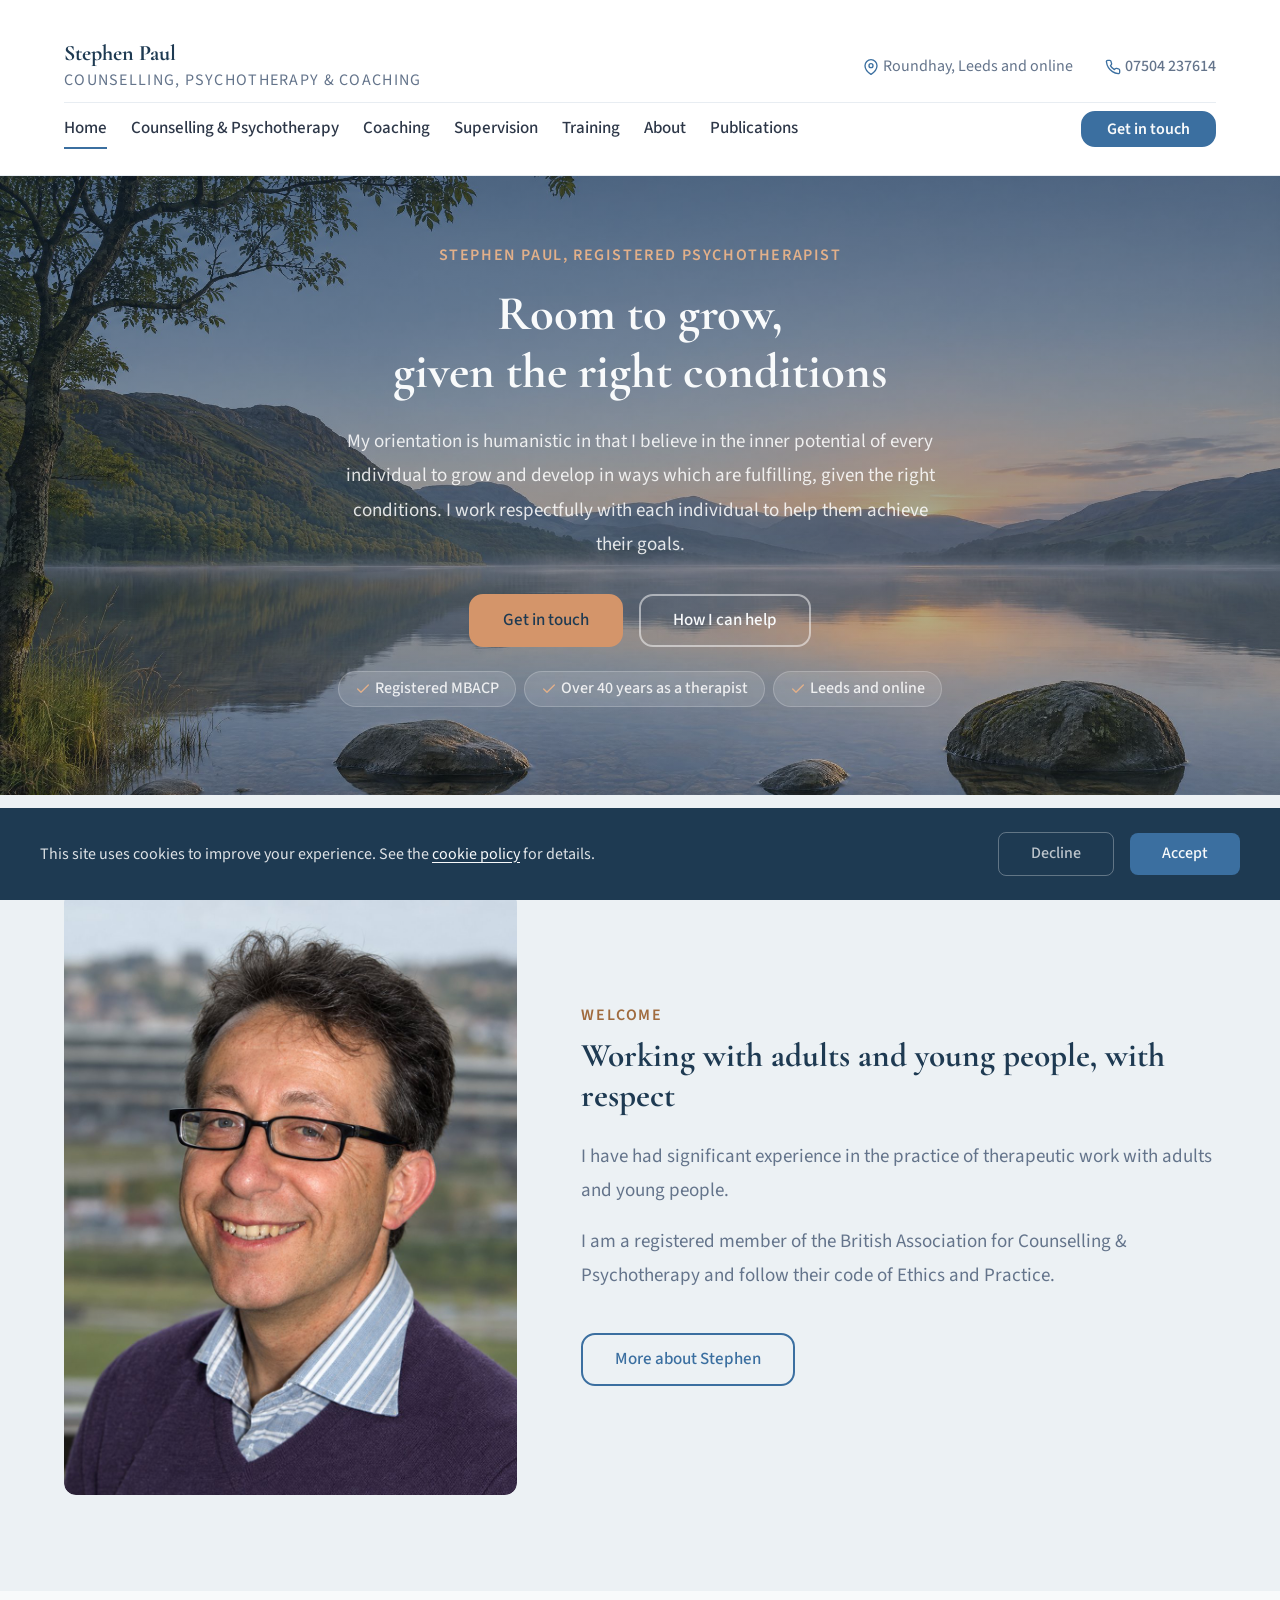
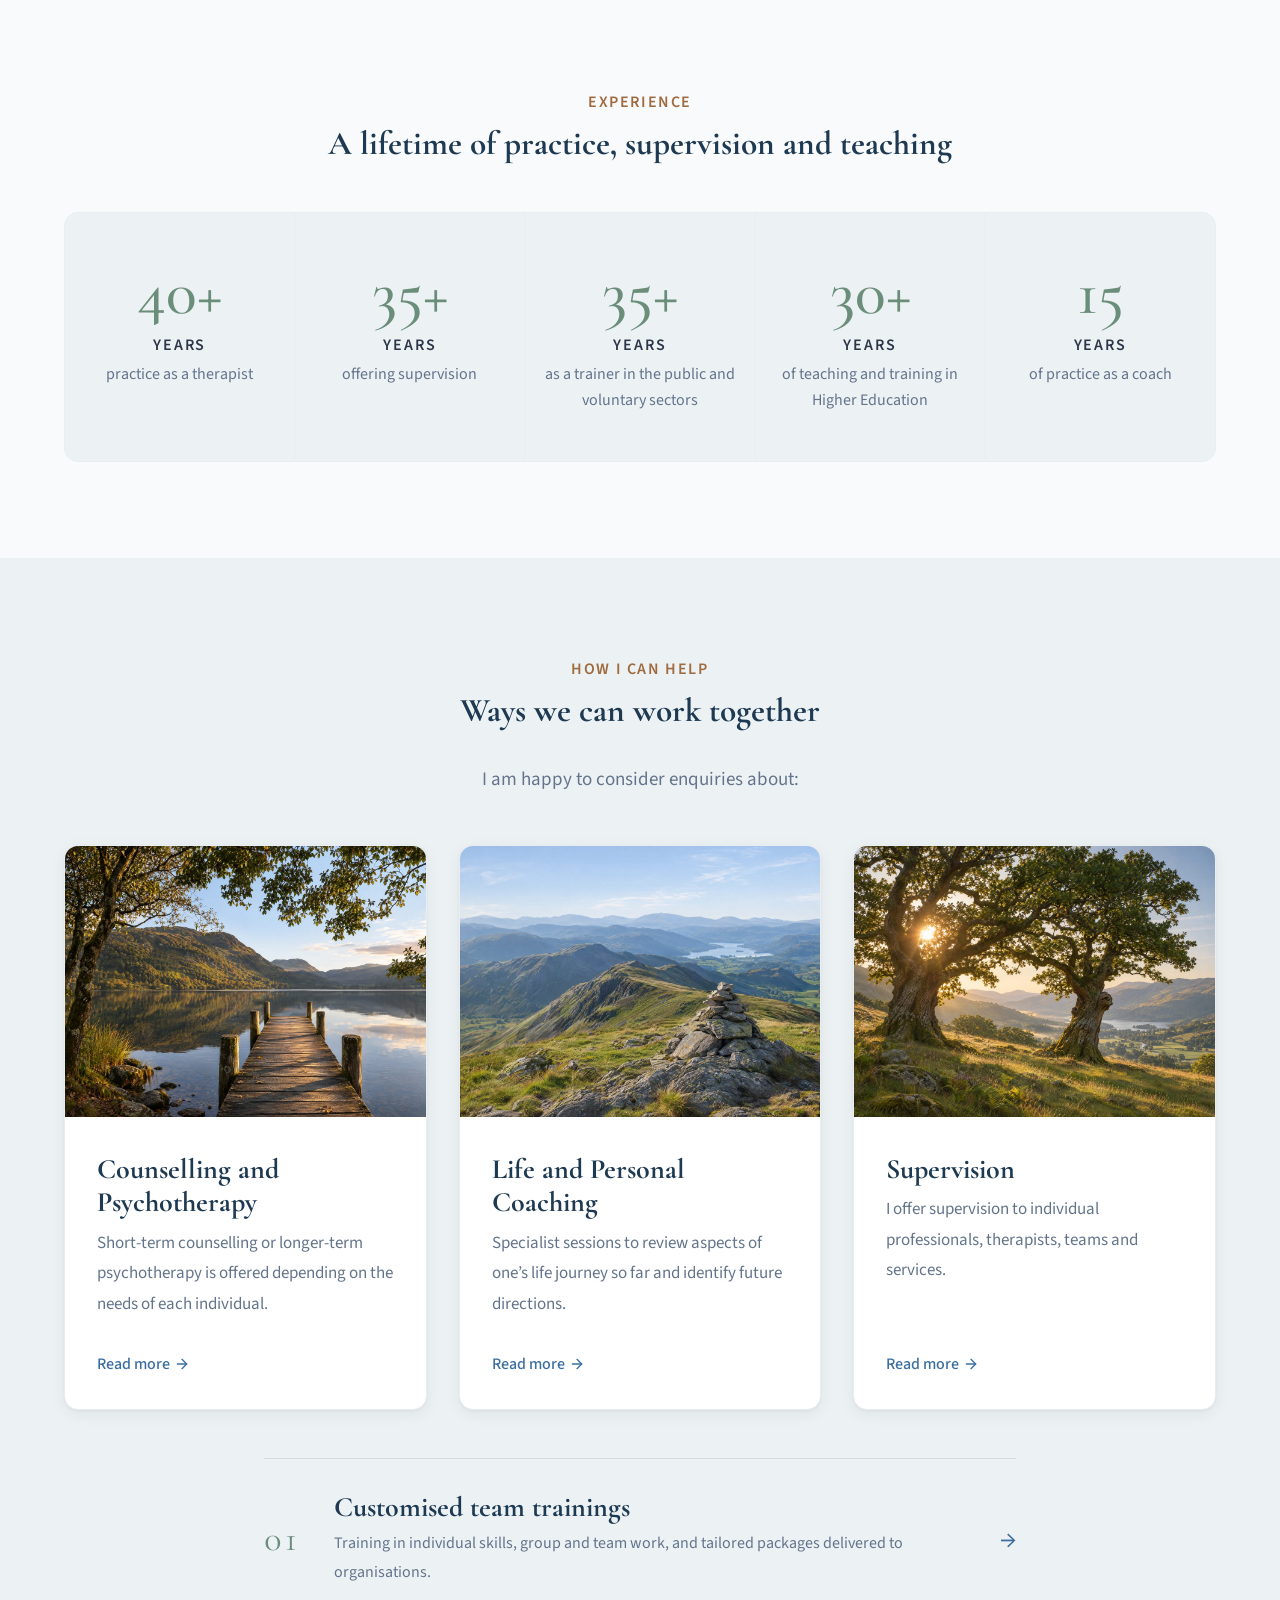
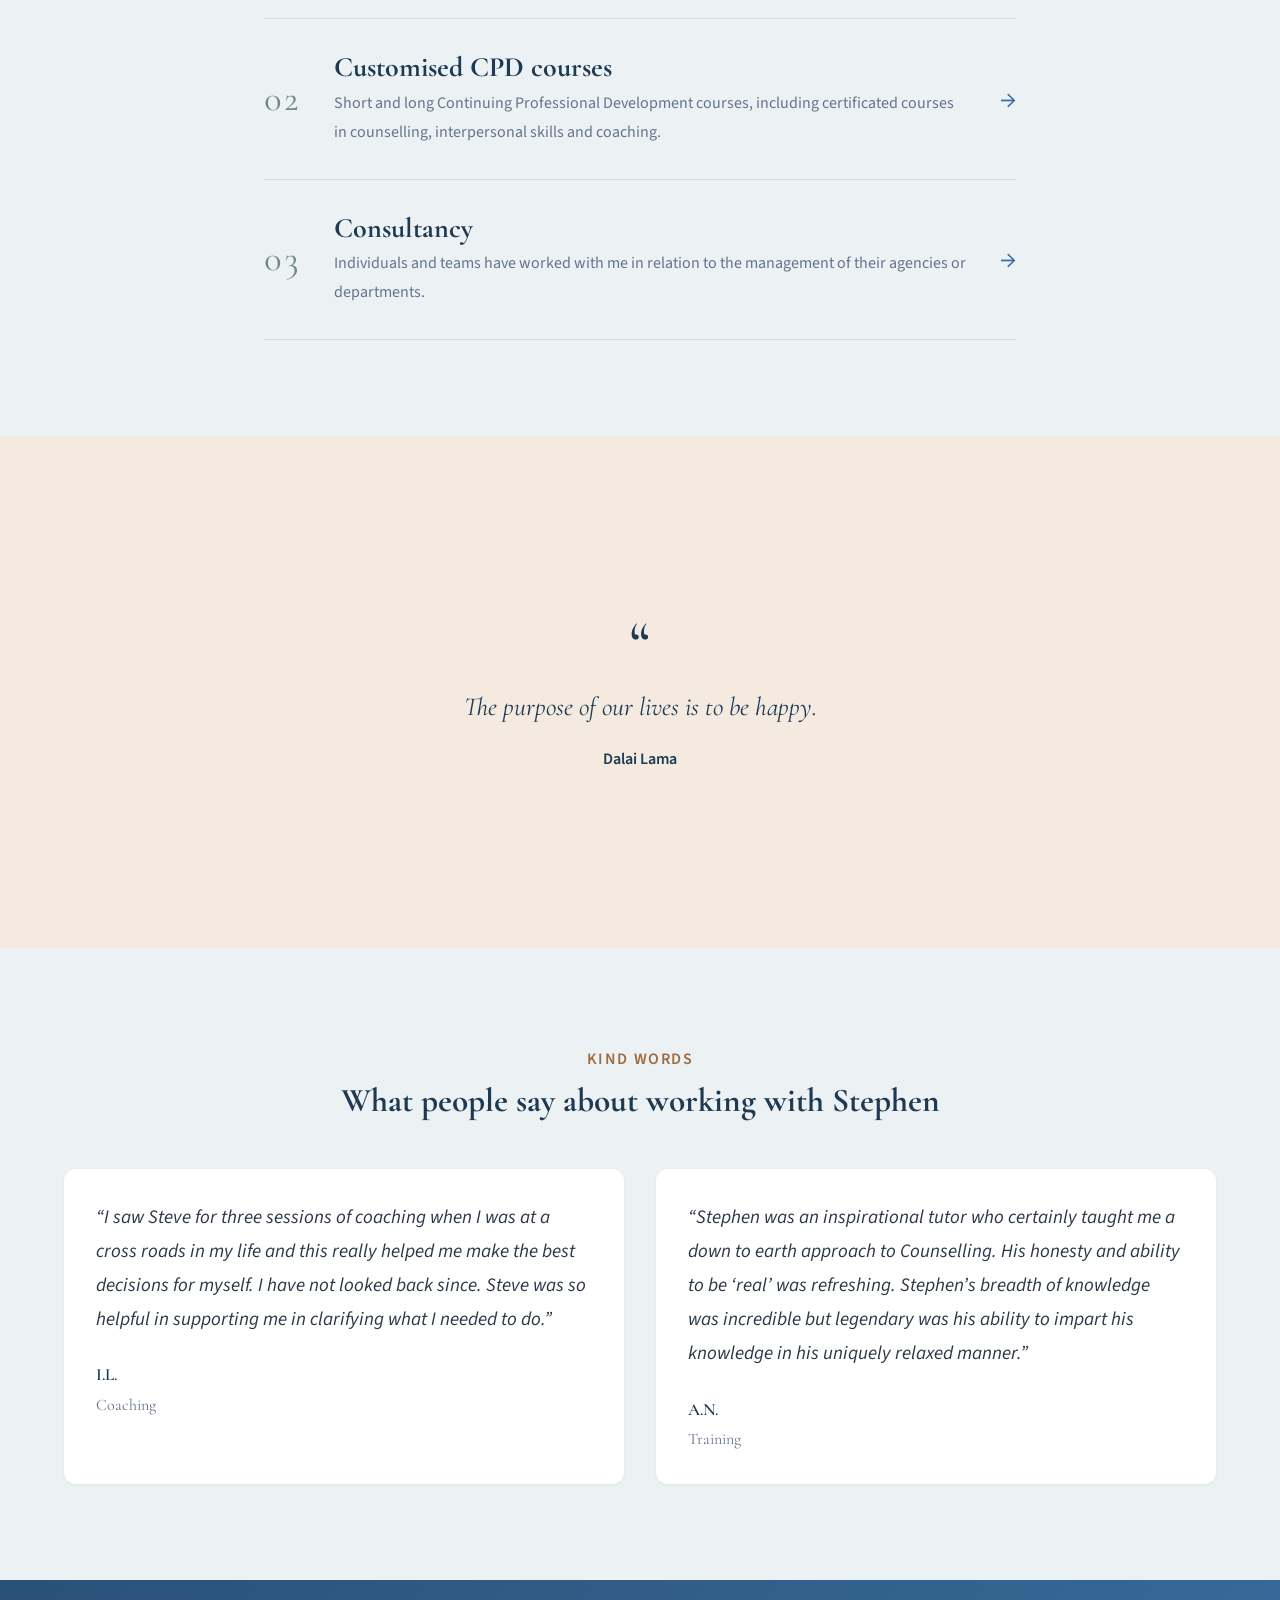
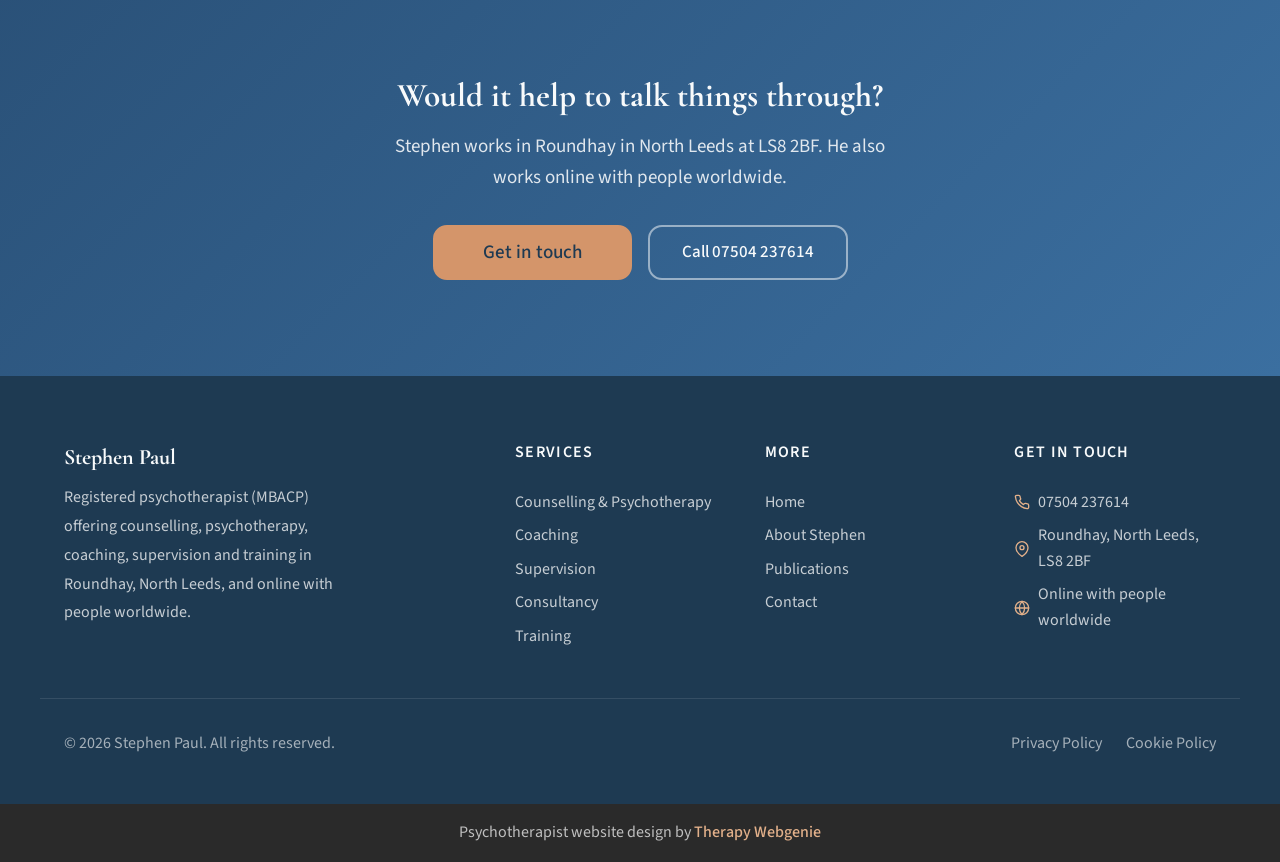
==== commit 6ec6c8f7: "Portrait: polished with OpenAI gpt-image-2.5-flare (the WHAT photo polish), replaces the original on" ====
--- a/index.html
+++ b/index.html
@@ -189,7 +189,7 @@
     <section class="section section--alt reveal">
       <div class="container intro__inner">
         <div class="intro__image-wrap">
-          <img src="images/stephen.jpg" alt="Stephen Paul, psychotherapist, coach and supervisor" class="intro__image" loading="lazy" width="300" height="450">
+          <img src="images/stephen-portrait.jpg" alt="Stephen Paul, psychotherapist, coach and supervisor" class="intro__image" loading="lazy" width="960" height="1280">
         </div>
         <div class="intro__text">
           <span class="section-label">Welcome</span>
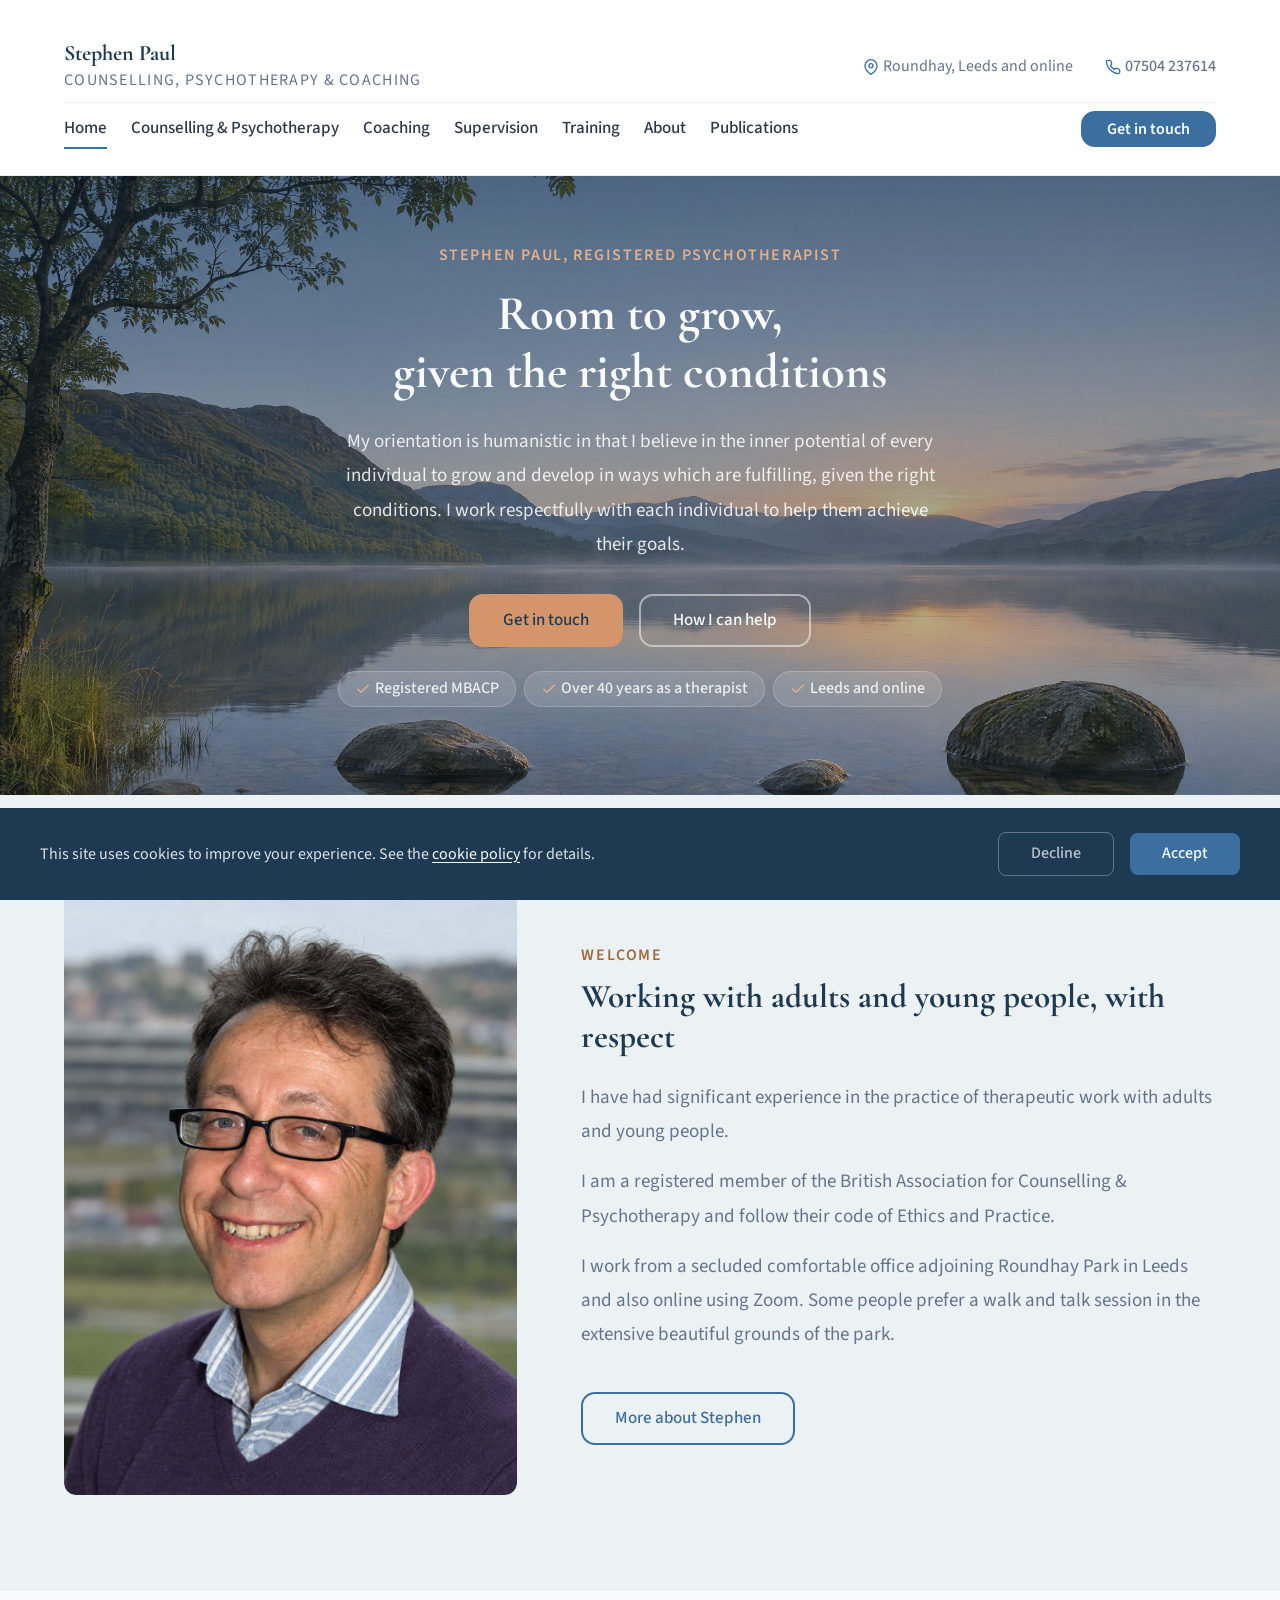
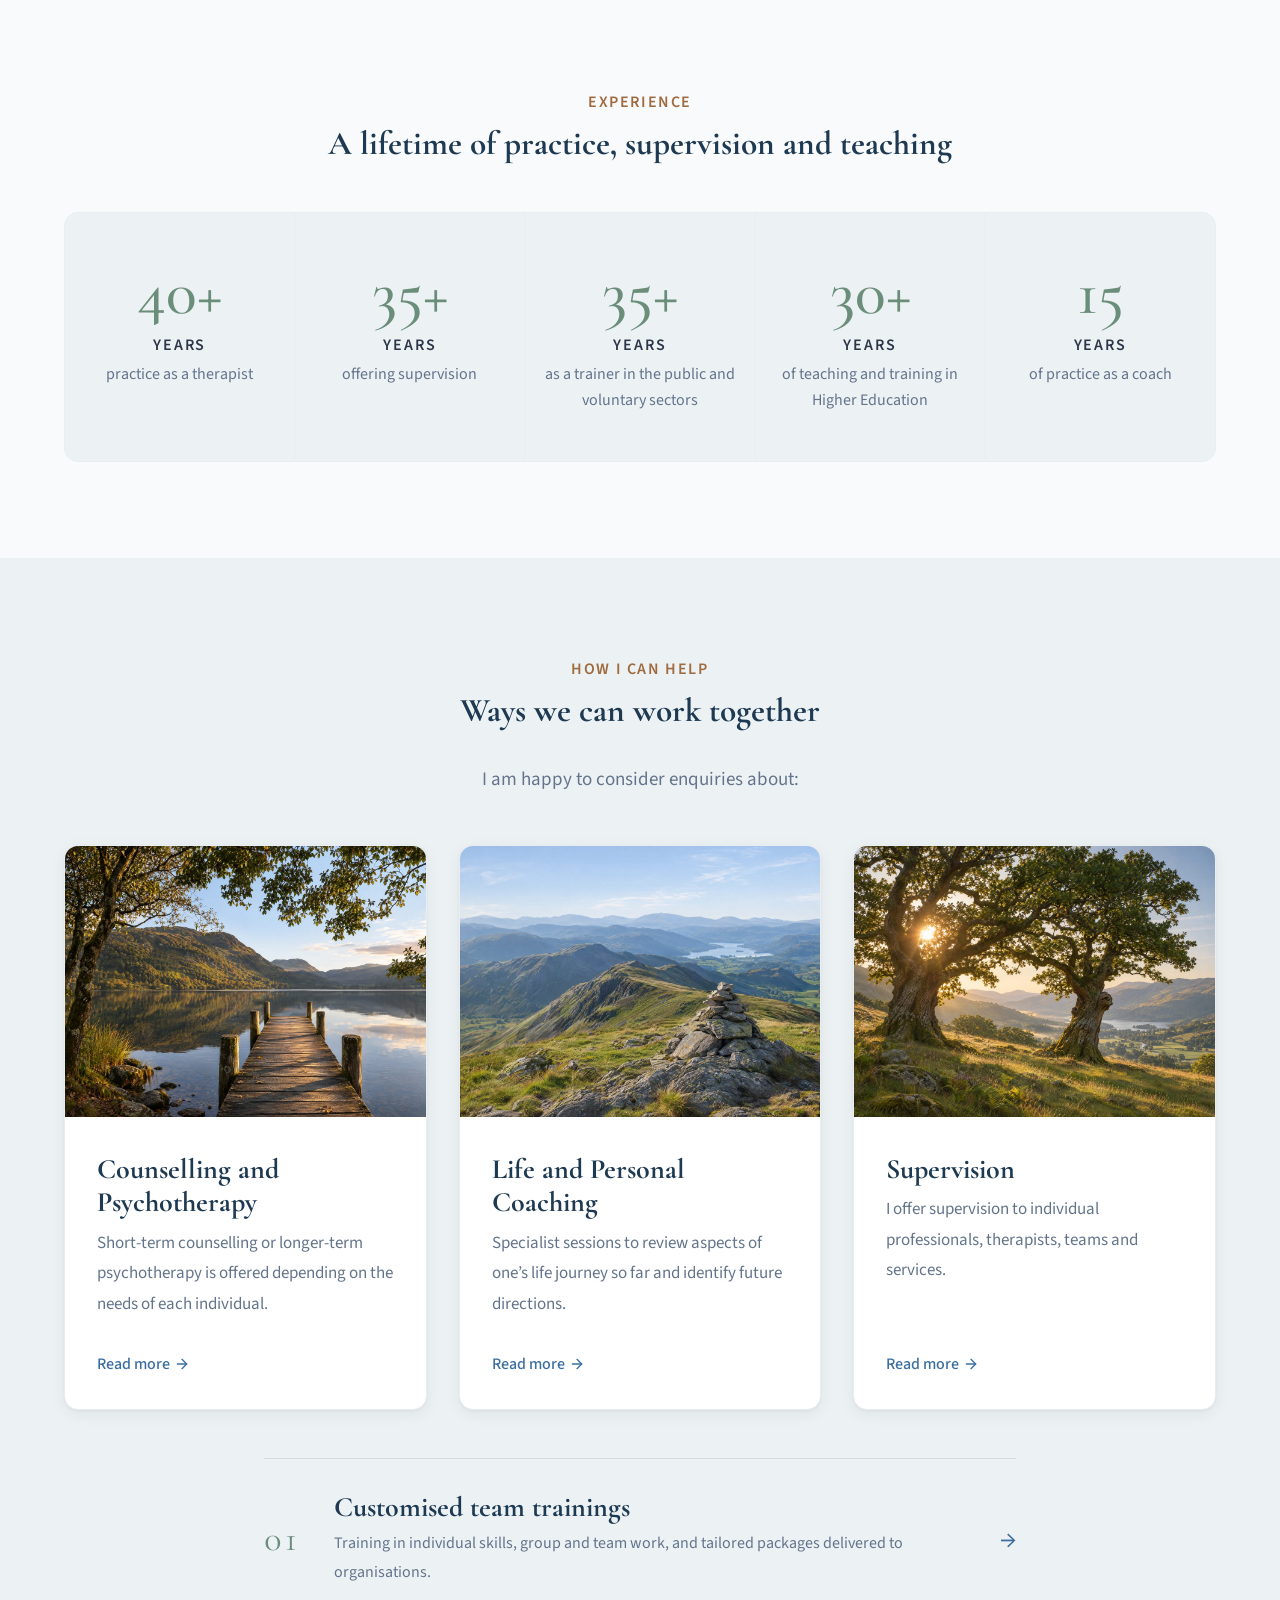
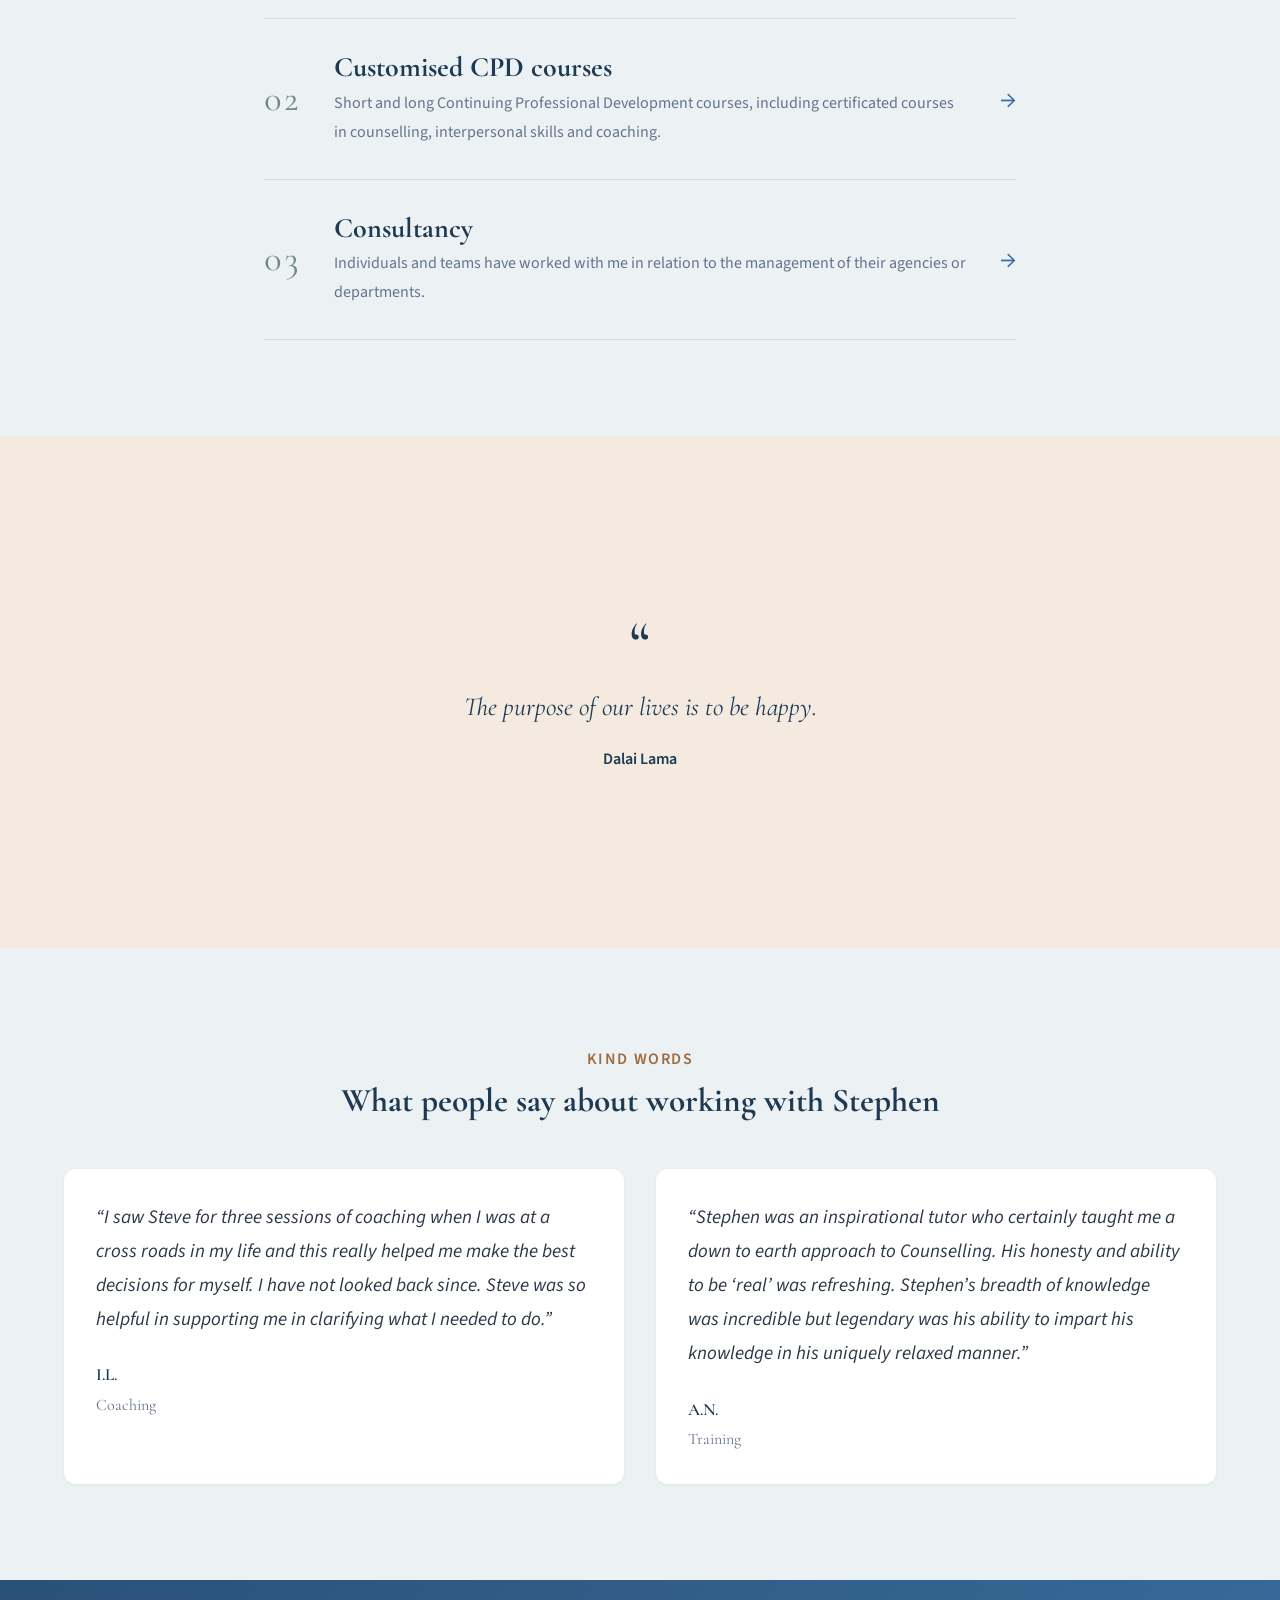
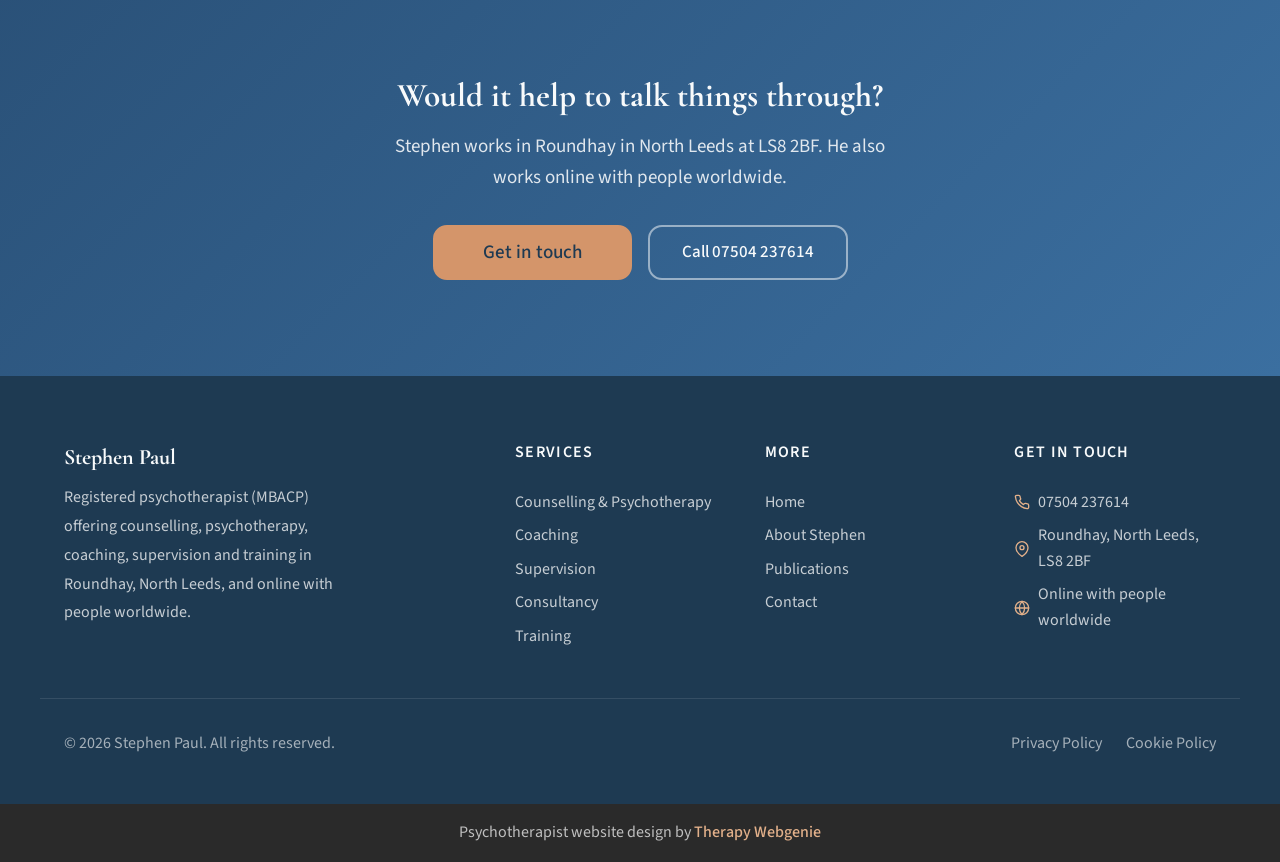
==== commit 6eb89e8d: "Round 1 follow-up: Roundhay Park office, Zoom and walk and talk in Welcome; therapists in training o" ====
--- a/index.html
+++ b/index.html
@@ -196,6 +196,7 @@
           <h2>Working with adults and young people, with respect</h2>
           <p>I have had significant experience in the practice of therapeutic work with adults and young people.</p>
           <p>I am a registered member of the British Association for Counselling &amp; Psychotherapy and follow their code of Ethics and Practice.</p>
+          <p>I work from a secluded comfortable office adjoining Roundhay Park in Leeds and also online using Zoom. Some people prefer a walk and talk session in the extensive beautiful grounds of the park.</p>
           <a href="about.html" class="btn btn--secondary">More about Stephen</a>
         </div>
       </div>
